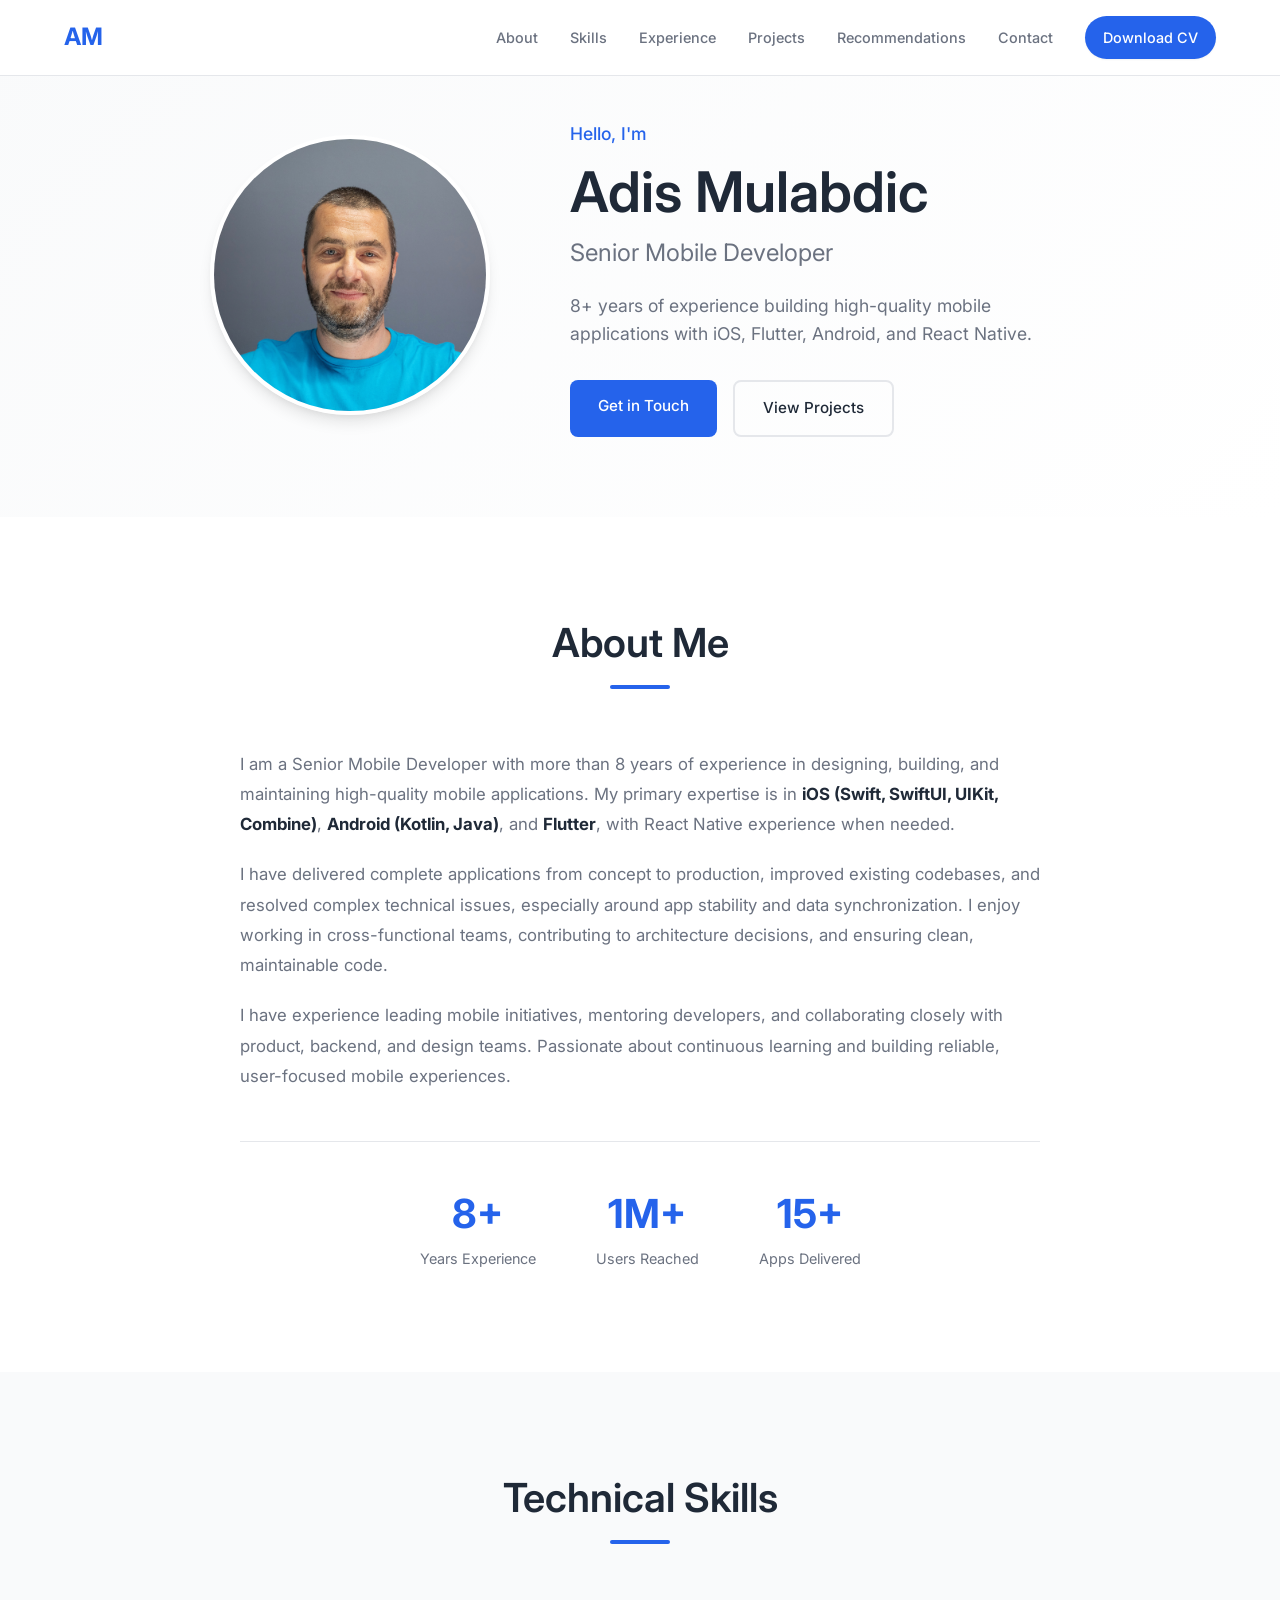
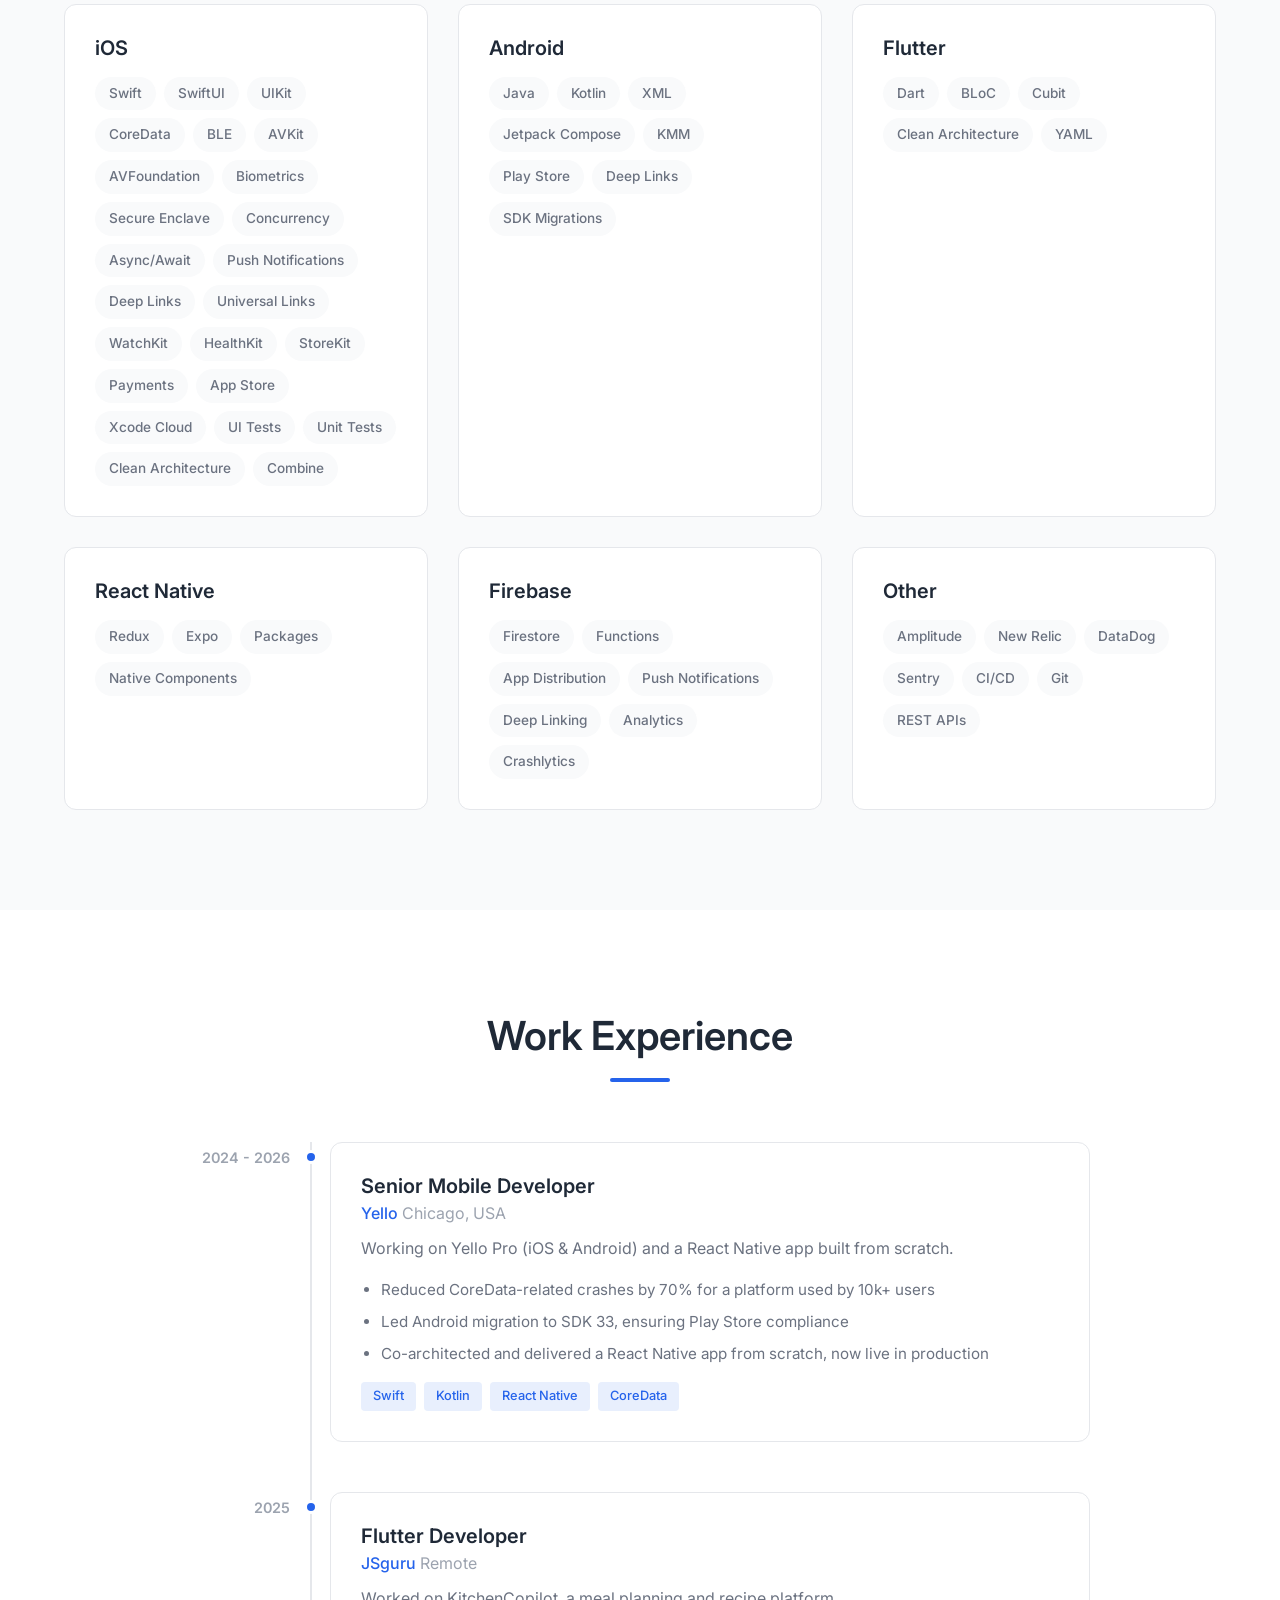
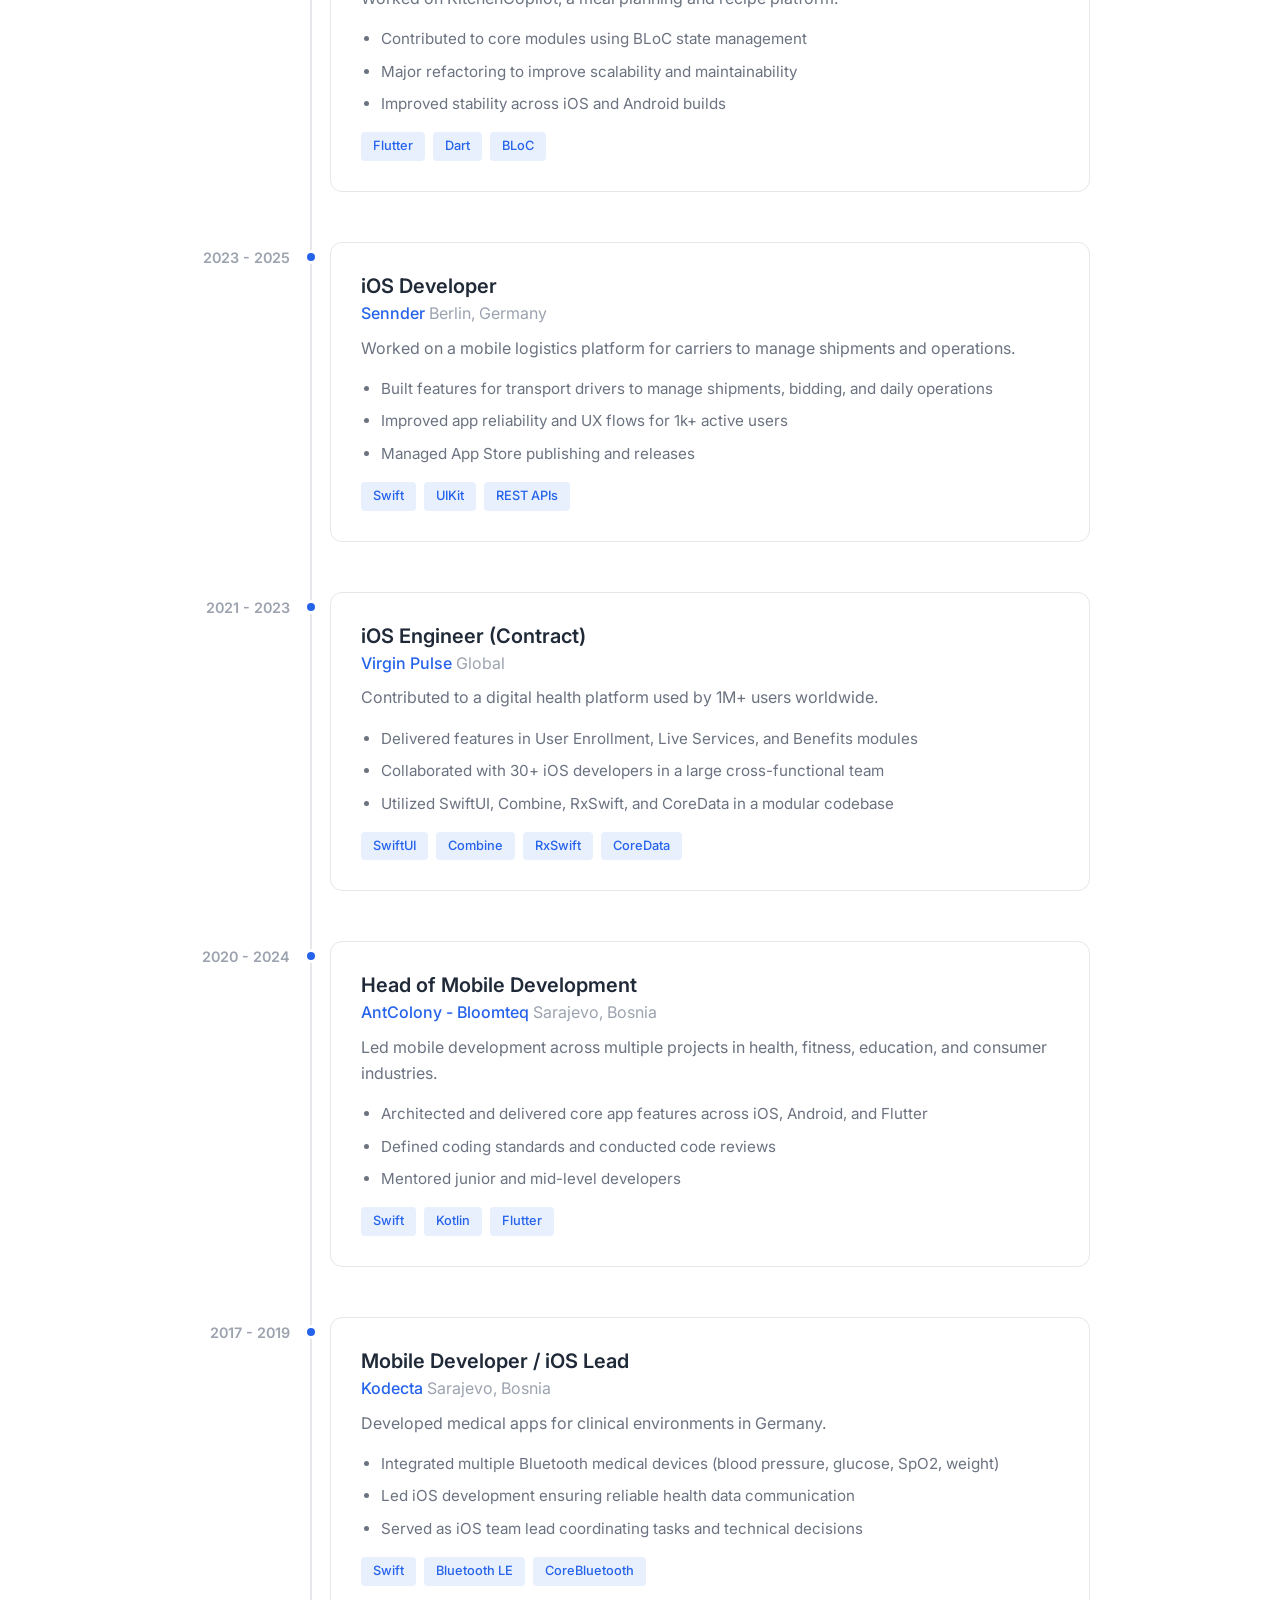
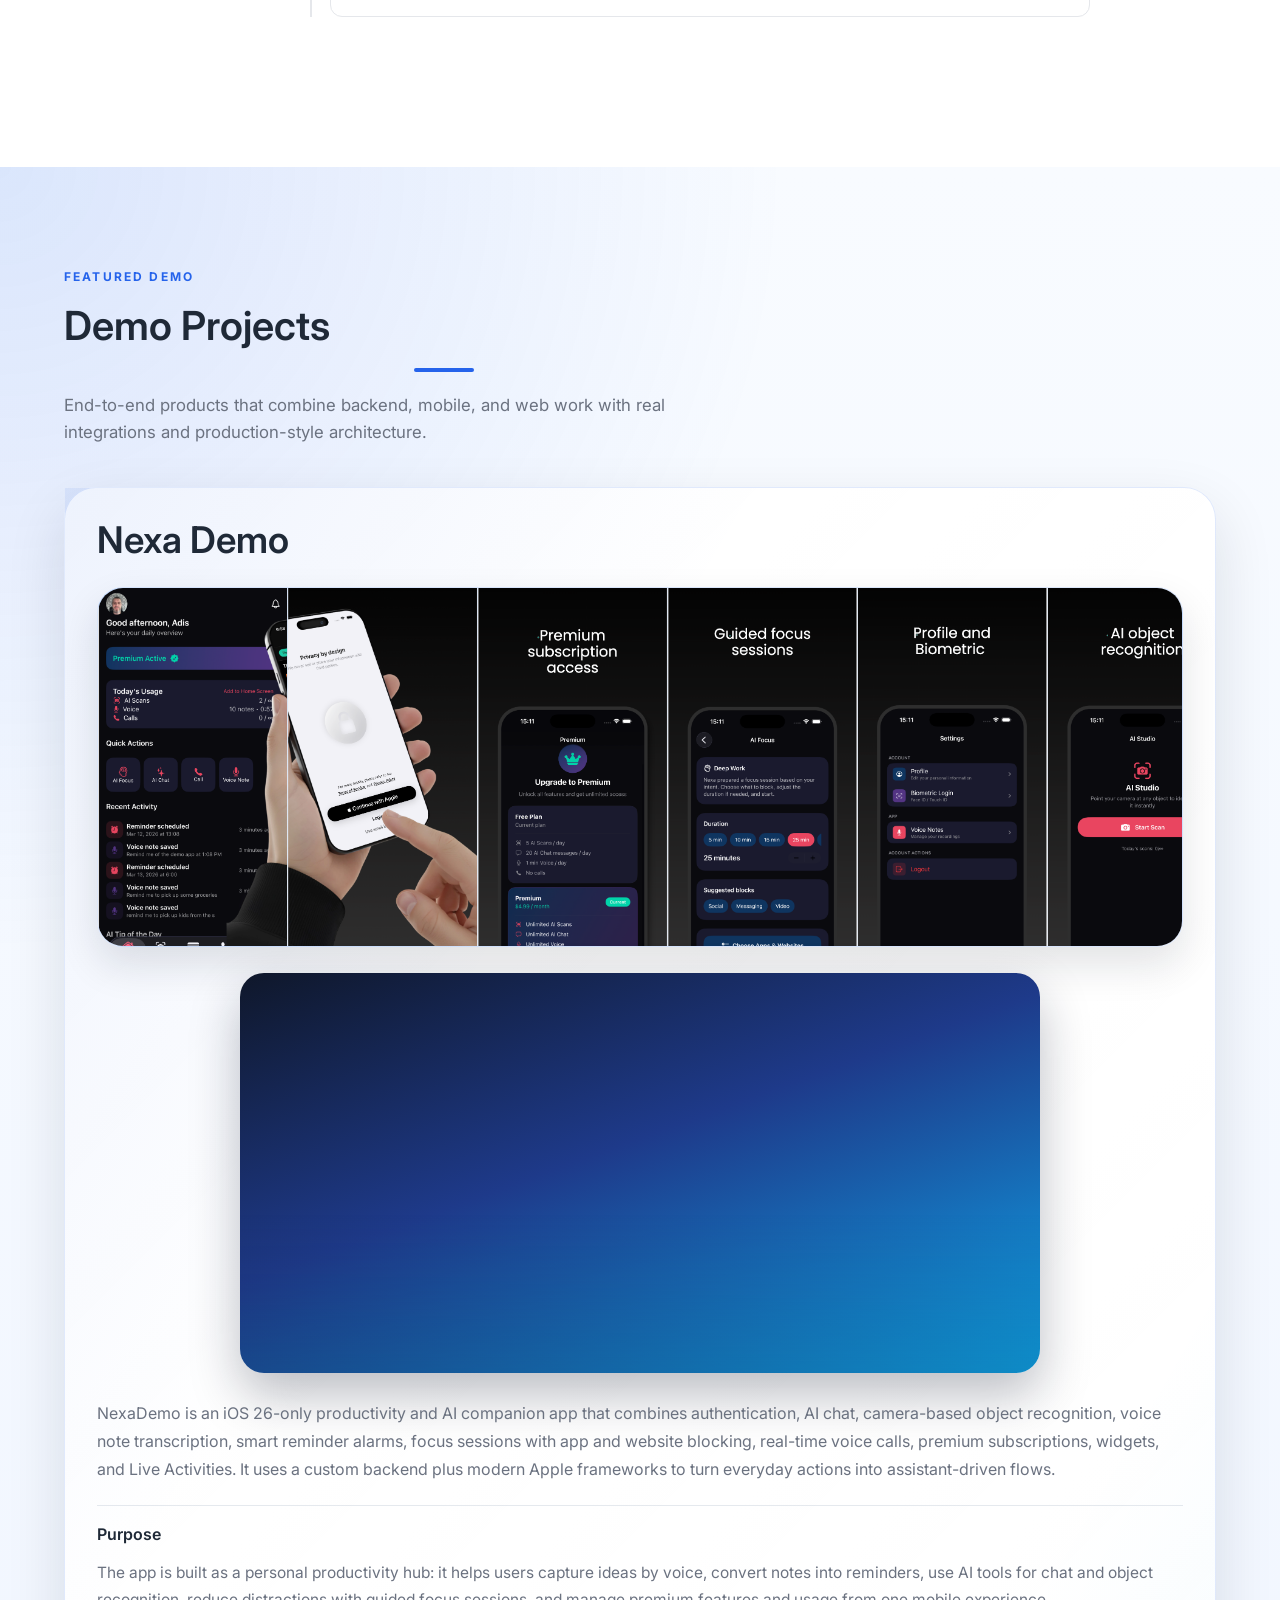
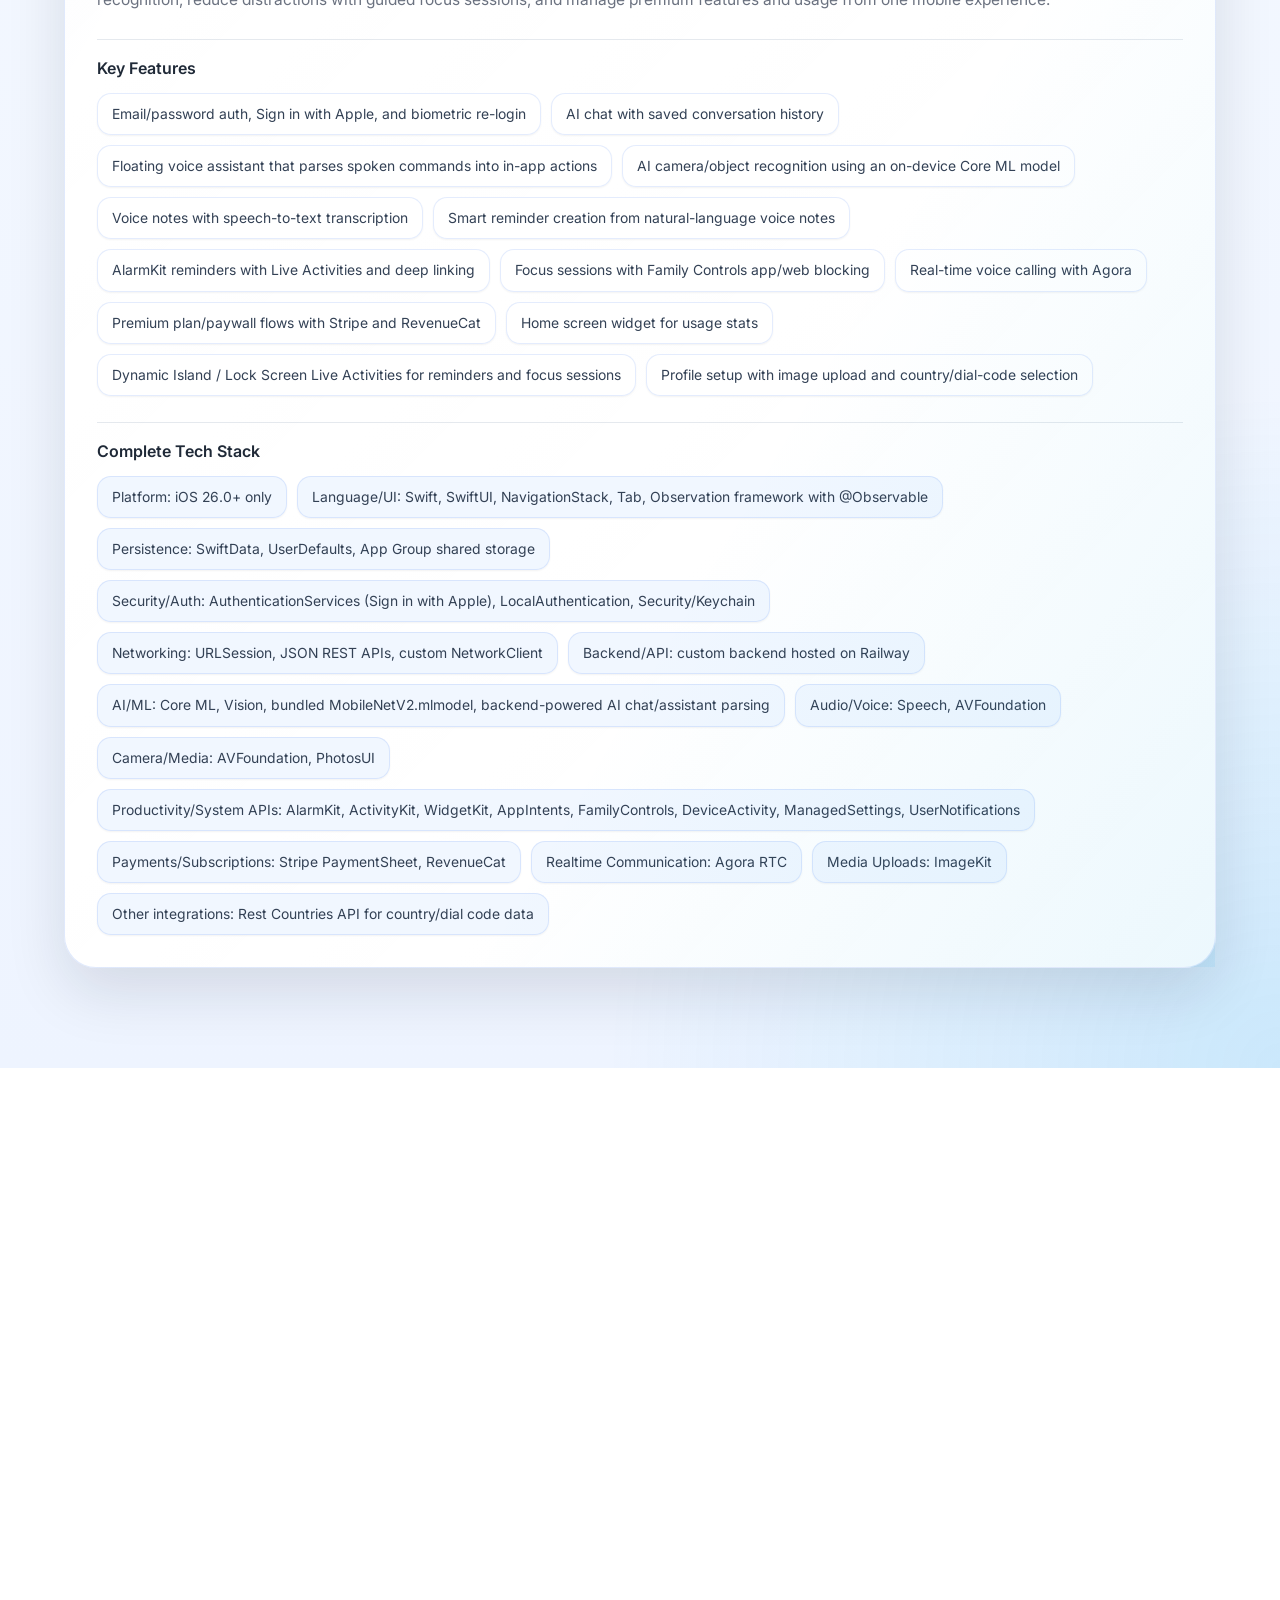
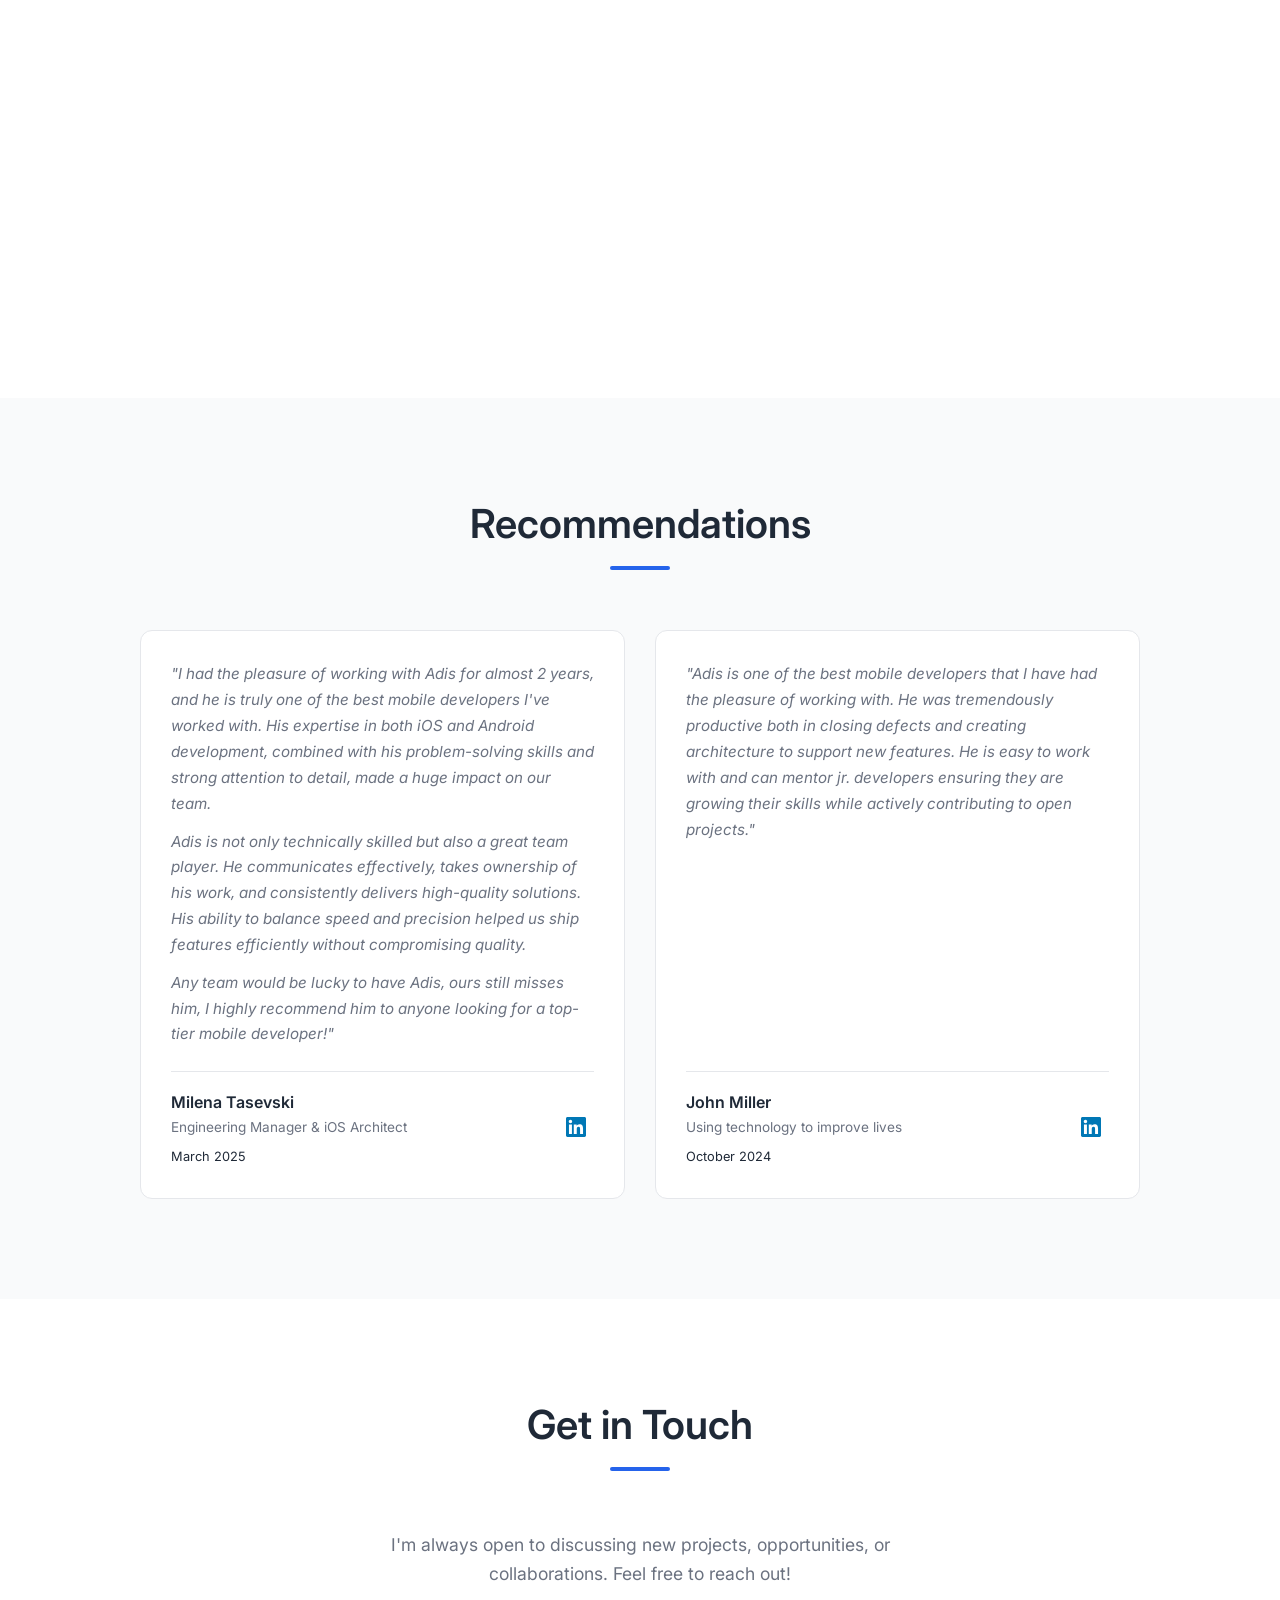
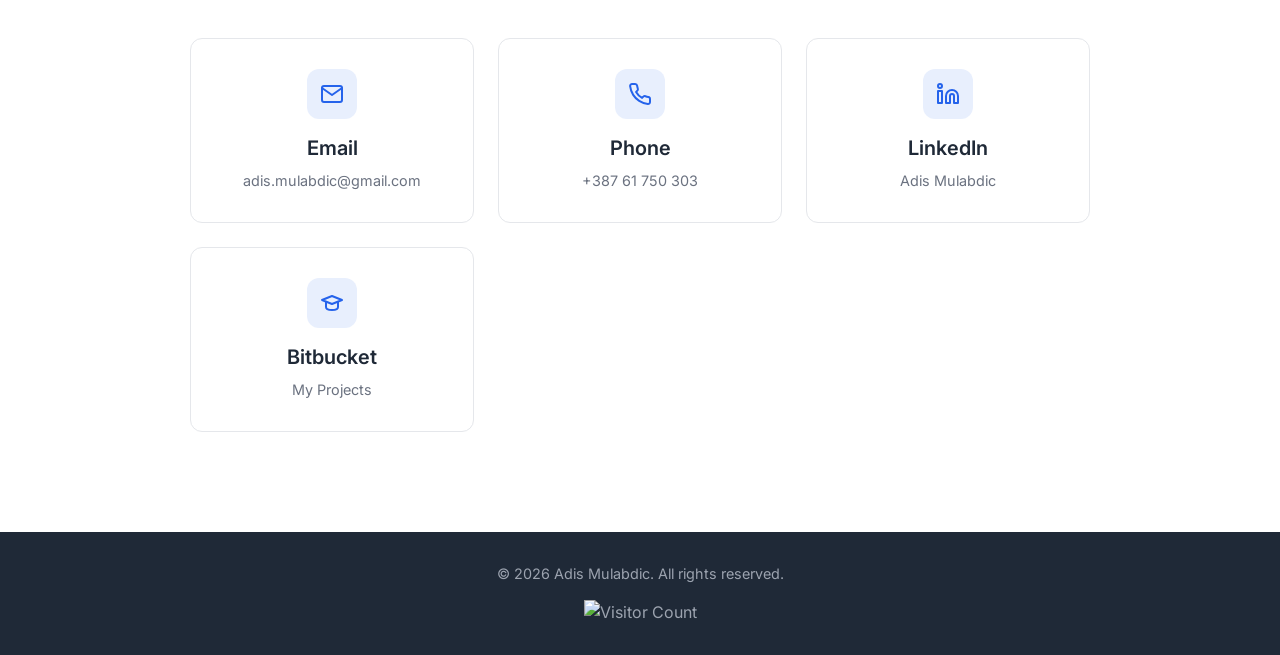
==== index.html @ 4cb5598a "Add Nexa demo project showcase" ====
<!DOCTYPE html>
<!-- Portfolio v1.0 -->
<html lang="en">
<head>
    <meta charset="UTF-8">
    <meta name="viewport" content="width=device-width, initial-scale=1.0">
    <meta name="description" content="Adis Mulabdic - Senior Mobile Developer with 8+ years experience in iOS, Flutter, Android, and React Native">
    <title>Adis Mulabdic | Senior Mobile Developer</title>
    <link rel="stylesheet" href="styles.css">
    <link rel="preconnect" href="https://fonts.googleapis.com">
    <link rel="preconnect" href="https://fonts.gstatic.com" crossorigin>
    <link href="https://fonts.googleapis.com/css2?family=Inter:wght@300;400;500;600;700&display=swap" rel="stylesheet">
</head>
<body>
    <nav class="navbar">
        <div class="nav-container">
            <a href="#" class="nav-logo">AM</a>
            <ul class="nav-menu">
                <li><a href="#about">About</a></li>
                <li><a href="#skills">Skills</a></li>
                <li><a href="#experience">Experience</a></li>
                <li><a href="#projects">Projects</a></li>
                <li><a href="#testimonials">Recommendations</a></li>
                <li><a href="#contact">Contact</a></li>
                <li><a href="https://drive.google.com/file/d/1A9-7l6eg4sCqztmIZxz_gjy0M16YGKVt/view?usp=sharing" class="nav-cv-link" target="_blank" rel="noopener noreferrer">Download CV</a></li>
            </ul>
            <button class="nav-toggle" aria-label="Toggle navigation">
                <span></span>
                <span></span>
                <span></span>
            </button>
        </div>
    </nav>

    <header class="hero">
        <div class="hero-content">
            <div class="hero-image">
                <img src="images/profile.jpg" alt="Adis Mulabdic" class="profile-photo">
            </div>
            <div class="hero-text">
                <p class="hero-greeting">Hello, I'm</p>
                <h1 class="hero-name">Adis Mulabdic</h1>
                <h2 class="hero-title">Senior Mobile Developer</h2>
                <p class="hero-description">
                    8+ years of experience building high-quality mobile applications
                    with iOS, Flutter, Android, and React Native.
                </p>
                <div class="hero-buttons">
                    <a href="#contact" class="btn btn-primary">Get in Touch</a>
                    <a href="#projects" class="btn btn-secondary">View Projects</a>
                </div>
            </div>
        </div>
    </header>

    <section id="about" class="section about">
        <div class="container">
            <h2 class="section-title">About Me</h2>
            <div class="about-content">
                <p>
                    I am a Senior Mobile Developer with more than 8 years of experience in designing,
                    building, and maintaining high-quality mobile applications. My primary expertise is
                    in <strong>iOS (Swift, SwiftUI, UIKit, Combine)</strong>, <strong>Android (Kotlin, Java)</strong>,
                    and <strong>Flutter</strong>, with React Native experience when needed.
                </p>
                <p>
                    I have delivered complete applications from concept to production, improved existing
                    codebases, and resolved complex technical issues, especially around app stability and
                    data synchronization. I enjoy working in cross-functional teams, contributing to
                    architecture decisions, and ensuring clean, maintainable code.
                </p>
                <p>
                    I have experience leading mobile initiatives, mentoring developers, and collaborating
                    closely with product, backend, and design teams. Passionate about continuous learning
                    and building reliable, user-focused mobile experiences.
                </p>
                <div class="about-highlights">
                    <div class="highlight">
                        <span class="highlight-number">8+</span>
                        <span class="highlight-text">Years Experience</span>
                    </div>
                    <div class="highlight">
                        <span class="highlight-number">1M+</span>
                        <span class="highlight-text">Users Reached</span>
                    </div>
                    <div class="highlight">
                        <span class="highlight-number">15+</span>
                        <span class="highlight-text">Apps Delivered</span>
                    </div>
                </div>
            </div>
        </div>
    </section>

    <section id="skills" class="section skills">
        <div class="container">
            <h2 class="section-title">Technical Skills</h2>
            <div class="skills-grid">
                <div class="skill-category">
                    <h3>iOS</h3>
                    <div class="skill-tags">
                        <span class="skill-tag">Swift</span>
                        <span class="skill-tag">SwiftUI</span>
                        <span class="skill-tag">UIKit</span>
                        <span class="skill-tag">CoreData</span>
                        <span class="skill-tag">BLE</span>
                        <span class="skill-tag">AVKit</span>
                        <span class="skill-tag">AVFoundation</span>
                        <span class="skill-tag">Biometrics</span>
                        <span class="skill-tag">Secure Enclave</span>
                        <span class="skill-tag">Concurrency</span>
                        <span class="skill-tag">Async/Await</span>
                        <span class="skill-tag">Push Notifications</span>
                        <span class="skill-tag">Deep Links</span>
                        <span class="skill-tag">Universal Links</span>
                        <span class="skill-tag">WatchKit</span>
                        <span class="skill-tag">HealthKit</span>
                        <span class="skill-tag">StoreKit</span>
                        <span class="skill-tag">Payments</span>
                        <span class="skill-tag">App Store</span>
                        <span class="skill-tag">Xcode Cloud</span>
                        <span class="skill-tag">UI Tests</span>
                        <span class="skill-tag">Unit Tests</span>
                        <span class="skill-tag">Clean Architecture</span>
                        <span class="skill-tag">Combine</span>
                    </div>
                </div>
                <div class="skill-category">
                    <h3>Android</h3>
                    <div class="skill-tags">
                        <span class="skill-tag">Java</span>
                        <span class="skill-tag">Kotlin</span>
                        <span class="skill-tag">XML</span>
                        <span class="skill-tag">Jetpack Compose</span>
                        <span class="skill-tag">KMM</span>
                        <span class="skill-tag">Play Store</span>
                        <span class="skill-tag">Deep Links</span>
                        <span class="skill-tag">SDK Migrations</span>
                    </div>
                </div>
                <div class="skill-category">
                    <h3>Flutter</h3>
                    <div class="skill-tags">
                        <span class="skill-tag">Dart</span>
                        <span class="skill-tag">BLoC</span>
                        <span class="skill-tag">Cubit</span>
                        <span class="skill-tag">Clean Architecture</span>
                        <span class="skill-tag">YAML</span>
                    </div>
                </div>
                <div class="skill-category">
                    <h3>React Native</h3>
                    <div class="skill-tags">
                        <span class="skill-tag">Redux</span>
                        <span class="skill-tag">Expo</span>
                        <span class="skill-tag">Packages</span>
                        <span class="skill-tag">Native Components</span>
                    </div>
                </div>
                <div class="skill-category">
                    <h3>Firebase</h3>
                    <div class="skill-tags">
                        <span class="skill-tag">Firestore</span>
                        <span class="skill-tag">Functions</span>
                        <span class="skill-tag">App Distribution</span>
                        <span class="skill-tag">Push Notifications</span>
                        <span class="skill-tag">Deep Linking</span>
                        <span class="skill-tag">Analytics</span>
                        <span class="skill-tag">Crashlytics</span>
                    </div>
                </div>
                <div class="skill-category">
                    <h3>Other</h3>
                    <div class="skill-tags">
                        <span class="skill-tag">Amplitude</span>
                        <span class="skill-tag">New Relic</span>
                        <span class="skill-tag">DataDog</span>
                        <span class="skill-tag">Sentry</span>
                        <span class="skill-tag">CI/CD</span>
                        <span class="skill-tag">Git</span>
                        <span class="skill-tag">REST APIs</span>
                    </div>
                </div>
            </div>
        </div>
    </section>

    <section id="experience" class="section experience">
        <div class="container">
            <h2 class="section-title">Work Experience</h2>
            <div class="timeline">
                <div class="timeline-item">
                    <div class="timeline-date">2024 - 2026</div>
                    <div class="timeline-content">
                        <h3>Senior Mobile Developer</h3>
                        <h4>Yello <span class="location">Chicago, USA</span></h4>
                        <p>Working on Yello Pro (iOS & Android) and a React Native app built from scratch.</p>
                        <ul>
                            <li>Reduced CoreData-related crashes by 70% for a platform used by 10k+ users</li>
                            <li>Led Android migration to SDK 33, ensuring Play Store compliance</li>
                            <li>Co-architected and delivered a React Native app from scratch, now live in production</li>
                        </ul>
                        <div class="tech-used">
                            <span>Swift</span>
                            <span>Kotlin</span>
                            <span>React Native</span>
                            <span>CoreData</span>
                        </div>
                    </div>
                </div>

                <div class="timeline-item">
                    <div class="timeline-date">2025</div>
                    <div class="timeline-content">
                        <h3>Flutter Developer</h3>
                        <h4>JSguru <span class="location">Remote</span></h4>
                        <p>Worked on KitchenCopilot, a meal planning and recipe platform.</p>
                        <ul>
                            <li>Contributed to core modules using BLoC state management</li>
                            <li>Major refactoring to improve scalability and maintainability</li>
                            <li>Improved stability across iOS and Android builds</li>
                        </ul>
                        <div class="tech-used">
                            <span>Flutter</span>
                            <span>Dart</span>
                            <span>BLoC</span>
                        </div>
                    </div>
                </div>

                <div class="timeline-item">
                    <div class="timeline-date">2023 - 2025</div>
                    <div class="timeline-content">
                        <h3>iOS Developer</h3>
                        <h4>Sennder <span class="location">Berlin, Germany</span></h4>
                        <p>Worked on a mobile logistics platform for carriers to manage shipments and operations.</p>
                        <ul>
                            <li>Built features for transport drivers to manage shipments, bidding, and daily operations</li>
                            <li>Improved app reliability and UX flows for 1k+ active users</li>
                            <li>Managed App Store publishing and releases</li>
                        </ul>
                        <div class="tech-used">
                            <span>Swift</span>
                            <span>UIKit</span>
                            <span>REST APIs</span>
                        </div>
                    </div>
                </div>

                <div class="timeline-item">
                    <div class="timeline-date">2021 - 2023</div>
                    <div class="timeline-content">
                        <h3>iOS Engineer (Contract)</h3>
                        <h4>Virgin Pulse <span class="location">Global</span></h4>
                        <p>Contributed to a digital health platform used by 1M+ users worldwide.</p>
                        <ul>
                            <li>Delivered features in User Enrollment, Live Services, and Benefits modules</li>
                            <li>Collaborated with 30+ iOS developers in a large cross-functional team</li>
                            <li>Utilized SwiftUI, Combine, RxSwift, and CoreData in a modular codebase</li>
                        </ul>
                        <div class="tech-used">
                            <span>SwiftUI</span>
                            <span>Combine</span>
                            <span>RxSwift</span>
                            <span>CoreData</span>
                        </div>
                    </div>
                </div>

                <div class="timeline-item">
                    <div class="timeline-date">2020 - 2024</div>
                    <div class="timeline-content">
                        <h3>Head of Mobile Development</h3>
                        <h4>AntColony - Bloomteq <span class="location">Sarajevo, Bosnia</span></h4>
                        <p>Led mobile development across multiple projects in health, fitness, education, and consumer industries.</p>
                        <ul>
                            <li>Architected and delivered core app features across iOS, Android, and Flutter</li>
                            <li>Defined coding standards and conducted code reviews</li>
                            <li>Mentored junior and mid-level developers</li>
                        </ul>
                        <div class="tech-used">
                            <span>Swift</span>
                            <span>Kotlin</span>
                            <span>Flutter</span>
                        </div>
                    </div>
                </div>

                <div class="timeline-item">
                    <div class="timeline-date">2017 - 2019</div>
                    <div class="timeline-content">
                        <h3>Mobile Developer / iOS Lead</h3>
                        <h4>Kodecta <span class="location">Sarajevo, Bosnia</span></h4>
                        <p>Developed medical apps for clinical environments in Germany.</p>
                        <ul>
                            <li>Integrated multiple Bluetooth medical devices (blood pressure, glucose, SpO2, weight)</li>
                            <li>Led iOS development ensuring reliable health data communication</li>
                            <li>Served as iOS team lead coordinating tasks and technical decisions</li>
                        </ul>
                        <div class="tech-used">
                            <span>Swift</span>
                            <span>Bluetooth LE</span>
                            <span>CoreBluetooth</span>
                        </div>
                    </div>
                </div>
            </div>
        </div>
    </section>

    <section id="projects" class="section demo-projects">
        <div class="container">
            <div class="demo-section-intro">
                <p class="section-eyebrow">Featured Demo</p>
                <h2 class="section-title">Demo Projects</h2>
                <p class="demo-section-copy">
                    End-to-end products that combine backend, mobile, and web work with real integrations and production-style architecture.
                </p>
            </div>

            <article class="demo-project-card">
                <div class="demo-project-header">
                    <div>
                        <h3>Nexa Demo</h3>
                    </div>
                </div>

                <div class="demo-project-showcase">
                    <div class="demo-project-carousel">
                        <img src="images/nexademo/Screenshot 2026-03-13 at 16.42.38.png" alt="Nexa Demo screenshot">
                        <img src="images/nexademo/Screenshot 2026-03-13 at 16.42.56.png" alt="Nexa Demo screenshot">
                        <img src="images/nexademo/Screenshot 2026-03-13 at 16.43.28.png" alt="Nexa Demo screenshot">
                        <img src="images/nexademo/Screenshot 2026-03-13 at 16.44.06.png" alt="Nexa Demo screenshot">
                        <img src="images/nexademo/Screenshot 2026-03-13 at 16.44.23.png" alt="Nexa Demo screenshot">
                        <img src="images/nexademo/Screenshot 2026-03-13 at 16.44.35.png" alt="Nexa Demo screenshot">
                        <img src="images/nexademo/Screenshot 2026-03-13 at 16.45.02.png" alt="Nexa Demo screenshot">
                        <img src="images/nexademo/Screenshot 2026-03-13 at 16.45.13.png" alt="Nexa Demo screenshot">
                        <img src="images/nexademo/Screenshot 2026-03-13 at 16.45.16.png" alt="Nexa Demo screenshot">
                        <img src="images/nexademo/Screenshot 2026-03-13 at 16.45.35.png" alt="Nexa Demo screenshot">
                        <img src="images/nexademo/Screenshot 2026-03-13 at 16.45.45.png" alt="Nexa Demo screenshot">
                        <img src="images/nexademo/Screenshot 2026-03-13 at 16.42.38.png" alt="Nexa Demo screenshot">
                        <img src="images/nexademo/Screenshot 2026-03-13 at 16.42.56.png" alt="Nexa Demo screenshot">
                        <img src="images/nexademo/Screenshot 2026-03-13 at 16.43.28.png" alt="Nexa Demo screenshot">
                        <img src="images/nexademo/Screenshot 2026-03-13 at 16.44.06.png" alt="Nexa Demo screenshot">
                        <img src="images/nexademo/Screenshot 2026-03-13 at 16.44.23.png" alt="Nexa Demo screenshot">
                        <img src="images/nexademo/Screenshot 2026-03-13 at 16.44.35.png" alt="Nexa Demo screenshot">
                        <img src="images/nexademo/Screenshot 2026-03-13 at 16.45.02.png" alt="Nexa Demo screenshot">
                        <img src="images/nexademo/Screenshot 2026-03-13 at 16.45.13.png" alt="Nexa Demo screenshot">
                        <img src="images/nexademo/Screenshot 2026-03-13 at 16.45.16.png" alt="Nexa Demo screenshot">
                        <img src="images/nexademo/Screenshot 2026-03-13 at 16.45.35.png" alt="Nexa Demo screenshot">
                        <img src="images/nexademo/Screenshot 2026-03-13 at 16.45.45.png" alt="Nexa Demo screenshot">
                    </div>
                </div>

                <div class="demo-project-media">
                    <div class="demo-video-shell">
                        <iframe
                            src="https://www.youtube.com/embed/cMi1etqUS1A?rel=0&playsinline=1"
                            title="Nexa Demo YouTube video"
                            loading="lazy"
                            allow="accelerometer; autoplay; clipboard-write; encrypted-media; gyroscope; picture-in-picture; web-share"
                            allowfullscreen>
                        </iframe>
                    </div>
                </div>

                <div class="demo-project-content">
                    <p class="demo-project-description">
                        NexaDemo is an iOS 26-only productivity and AI companion app that combines authentication, AI chat, camera-based object recognition, voice note transcription, smart reminder alarms, focus sessions with app and website blocking, real-time voice calls, premium subscriptions, widgets, and Live Activities. It uses a custom backend plus modern Apple frameworks to turn everyday actions into assistant-driven flows.
                    </p>

                    <div class="demo-project-block">
                        <h4>Purpose</h4>
                        <p>
                            The app is built as a personal productivity hub: it helps users capture ideas by voice, convert notes into reminders, use AI tools for chat and object recognition, reduce distractions with guided focus sessions, and manage premium features and usage from one mobile experience.
                        </p>
                    </div>
                </div>

                <div class="demo-project-block">
                    <h4>Key Features</h4>
                    <div class="demo-tag-list">
                        <span>Email/password auth, Sign in with Apple, and biometric re-login</span>
                        <span>AI chat with saved conversation history</span>
                        <span>Floating voice assistant that parses spoken commands into in-app actions</span>
                        <span>AI camera/object recognition using an on-device Core ML model</span>
                        <span>Voice notes with speech-to-text transcription</span>
                        <span>Smart reminder creation from natural-language voice notes</span>
                        <span>AlarmKit reminders with Live Activities and deep linking</span>
                        <span>Focus sessions with Family Controls app/web blocking</span>
                        <span>Real-time voice calling with Agora</span>
                        <span>Premium plan/paywall flows with Stripe and RevenueCat</span>
                        <span>Home screen widget for usage stats</span>
                        <span>Dynamic Island / Lock Screen Live Activities for reminders and focus sessions</span>
                        <span>Profile setup with image upload and country/dial-code selection</span>
                    </div>
                </div>

                <div class="demo-project-block">
                    <h4>Complete Tech Stack</h4>
                    <div class="demo-tag-list demo-tag-list-stack">
                        <span>Platform: iOS 26.0+ only</span>
                        <span>Language/UI: Swift, SwiftUI, NavigationStack, Tab, Observation framework with @Observable</span>
                        <span>Persistence: SwiftData, UserDefaults, App Group shared storage</span>
                        <span>Security/Auth: AuthenticationServices (Sign in with Apple), LocalAuthentication, Security/Keychain</span>
                        <span>Networking: URLSession, JSON REST APIs, custom NetworkClient</span>
                        <span>Backend/API: custom backend hosted on Railway</span>
                        <span>AI/ML: Core ML, Vision, bundled MobileNetV2.mlmodel, backend-powered AI chat/assistant parsing</span>
                        <span>Audio/Voice: Speech, AVFoundation</span>
                        <span>Camera/Media: AVFoundation, PhotosUI</span>
                        <span>Productivity/System APIs: AlarmKit, ActivityKit, WidgetKit, AppIntents, FamilyControls, DeviceActivity, ManagedSettings, UserNotifications</span>
                        <span>Payments/Subscriptions: Stripe PaymentSheet, RevenueCat</span>
                        <span>Realtime Communication: Agora RTC</span>
                        <span>Media Uploads: ImageKit</span>
                        <span>Other integrations: Rest Countries API for country/dial code data</span>
                    </div>
                </div>
            </article>
        </div>
    </section>

    <section id="featured-projects" class="section projects">
        <div class="container">
            <h2 class="section-title">Featured Projects</h2>
            <div class="projects-group">
                <h3 class="projects-group-title">iOS &amp; Android</h3>
                <div class="projects-grid">
                <article class="project-card">
                    <div class="project-image">
                        <div class="project-category">HR/Recruitment</div>
                        <div class="project-platform">Native iOS & Android</div>
                        <div class="project-carousel">
                            <img src="images/yello/y1.png" alt="Yello Pro">
                            <img src="images/yello/y2.png" alt="Yello Pro">
                            <img src="images/yello/y3.png" alt="Yello Pro">
                            <img src="images/yello/y4.png" alt="Yello Pro">
                            <img src="images/yello/y1.png" alt="Yello Pro">
                            <img src="images/yello/y2.png" alt="Yello Pro">
                            <img src="images/yello/y3.png" alt="Yello Pro">
                            <img src="images/yello/y4.png" alt="Yello Pro">
                        </div>
                    </div>
                    <div class="project-content">
                        <h3>Yello Pro</h3>
                        <p>Responsible for both iOS and Android apps, implementing new features and managing regular App Store releases. Migrated iOS from CocoaPods to SPM and reduced crashes by 70% by fixing CoreData sync issues. On Android, completed 16KB memory page migration, removed ButterKnife, and migrated all layouts to View Binding.</p>
                        <div class="project-tech">
                            <span>Swift</span>
                            <span>Kotlin</span>
                            <span>CoreData</span>
                        </div>
                        <div class="project-links">
                            <a href="https://apps.apple.com/us/app/yello-pro/id1140964557" target="_blank" class="project-link">iOS App</a>
                            <a href="https://play.google.com/store/apps/details?id=co.yello.yellorecruiter" target="_blank" class="project-link">Android App</a>
                        </div>
                    </div>
                </article>

                <article class="project-card">
                    <div class="project-image">
                        <div class="project-category">Logistics</div>
                        <div class="project-platform">Native iOS & Android</div>
                        <div class="project-carousel">
                            <img src="images/sennder/s1.png" alt="Sennder">
                            <img src="images/sennder/s2.png" alt="Sennder">
                            <img src="images/sennder/s3.png" alt="Sennder">
                            <img src="images/sennder/s4.png" alt="Sennder">
                            <img src="images/sennder/s1.png" alt="Sennder">
                            <img src="images/sennder/s2.png" alt="Sennder">
                            <img src="images/sennder/s3.png" alt="Sennder">
                            <img src="images/sennder/s4.png" alt="Sennder">
                        </div>
                    </div>
                    <div class="project-content">
                        <h3>Sennder</h3>
                        <p>As lead iOS developer, implemented cargo tracking features for driver pickup workflows. Redesigned home screen and settings, plus numerous bug fixes. Also contributed to Android app with updates and store releases.</p>
                        <div class="project-tech">
                            <span>Swift</span>
                            <span>Kotlin</span>
                            <span>REST APIs</span>
                        </div>
                        <div class="project-links">
                            <a href="https://play.google.com/store/apps/details?id=com.sennder.android.driver" target="_blank" class="project-link">Android App</a>
                        </div>
                    </div>
                </article>

                <article class="project-card">
                    <div class="project-image">
                        <div class="project-category">Marketplace</div>
                        <div class="project-platform">iOS</div>
                        <div class="project-carousel">
                            <img src="images/olx/o1.png" alt="OLX">
                            <img src="images/olx/o2.png" alt="OLX">
                            <img src="images/olx/o3.png" alt="OLX">
                            <img src="images/olx/o4.png" alt="OLX">
                            <img src="images/olx/o1.png" alt="OLX">
                            <img src="images/olx/o2.png" alt="OLX">
                            <img src="images/olx/o3.png" alt="OLX">
                            <img src="images/olx/o4.png" alt="OLX">
                        </div>
                    </div>
                    <div class="project-content">
                        <h3>OLX</h3>
                        <p>Contracted to assist with app rewrite from Objective-C to Swift. Implemented ad filtering system, in-app messaging, and order tracking features for this popular marketplace platform.</p>
                        <div class="project-tech">
                            <span>Swift</span>
                            <span>UIKit</span>
                            <span>REST APIs</span>
                        </div>
                        <div class="project-links">
                            <a href="https://apps.apple.com/us/app/olx-bih/id1037978542" target="_blank" class="project-link">iOS App</a>
                        </div>
                    </div>
                </article>

                <article class="project-card">
                    <div class="project-image">
                        <div class="project-category">Fitness & Health</div>
                        <div class="project-platform">SwiftUI</div>
                        <div class="project-carousel">
                            <img src="images/zen2fit/z1.png" alt="Zen2Fit">
                            <img src="images/zen2fit/z2.png" alt="Zen2Fit">
                            <img src="images/zen2fit/z3.png" alt="Zen2Fit">
                            <img src="images/zen2fit/z4.png" alt="Zen2Fit">
                            <img src="images/zen2fit/z5.png" alt="Zen2Fit">
                            <img src="images/zen2fit/z1.png" alt="Zen2Fit">
                            <img src="images/zen2fit/z2.png" alt="Zen2Fit">
                            <img src="images/zen2fit/z3.png" alt="Zen2Fit">
                            <img src="images/zen2fit/z4.png" alt="Zen2Fit">
                            <img src="images/zen2fit/z5.png" alt="Zen2Fit">
                        </div>
                    </div>
                    <div class="project-content">
                        <h3>Zen2Fit</h3>
                        <p>Led project from inception to App Store release. Defined architecture and chose SwiftUI as primary framework. Built Apple Watch integration for heart rate monitoring, video streaming features, and complete fitness tracking. Users access workouts and track progress with companion Watch app for real-time health metrics.</p>
                        <div class="project-tech">
                            <span>SwiftUI</span>
                            <span>Combine</span>
                            <span>WatchKit</span>
                        </div>
                        <div class="project-links">
                            <a href="https://apps.apple.com/us/app/zen2fit-llc/id6737475520" target="_blank" class="project-link">iOS App</a>
                        </div>
                    </div>
                </article>

                <article class="project-card">
                    <div class="project-image">
                        <div class="project-category">Digital Health</div>
                        <div class="project-platform">iOS</div>
                        <div class="project-carousel">
                            <img src="images/virgin/v1.png" alt="Virgin Pulse">
                            <img src="images/virgin/v2.png" alt="Virgin Pulse">
                            <img src="images/virgin/v3.png" alt="Virgin Pulse">
                            <img src="images/virgin/v1.png" alt="Virgin Pulse">
                            <img src="images/virgin/v2.png" alt="Virgin Pulse">
                            <img src="images/virgin/v3.png" alt="Virgin Pulse">
                        </div>
                    </div>
                    <div class="project-content">
                        <h3>Virgin Pulse (Personify Health)</h3>
                        <p>One of 30 iOS developers across 3 teams on this 1M+ user platform. Worked on User Enrollment, Live Services, and Benefits modules using RxSwift, Combine, SwiftUI, CoreData, and modular architecture. Participated in code reviews, sprint planning, and cross-team coordination.</p>
                        <div class="project-tech">
                            <span>SwiftUI</span>
                            <span>Combine</span>
                            <span>RxSwift</span>
                        </div>
                        <div class="project-links">
                            <a href="https://apps.apple.com/us/app/personify-health/id793322895" target="_blank" class="project-link">iOS App</a>
                        </div>
                    </div>
                </article>

                <article class="project-card">
                    <div class="project-image">
                        <div class="project-category">EdTech</div>
                        <div class="project-platform">Native iOS & Android</div>
                        <div class="project-carousel">
                            <img src="images/learnio/l1.png" alt="Learnio">
                            <img src="images/learnio/l2.png" alt="Learnio">
                            <img src="images/learnio/l3.png" alt="Learnio">
                            <img src="images/learnio/l4.png" alt="Learnio">
                            <img src="images/learnio/l1.png" alt="Learnio">
                            <img src="images/learnio/l2.png" alt="Learnio">
                            <img src="images/learnio/l3.png" alt="Learnio">
                            <img src="images/learnio/l4.png" alt="Learnio">
                        </div>
                    </div>
                    <div class="project-content">
                        <h3>Learnio</h3>
                        <p>Project lead for iOS and Android from start to client delivery. Platform allows educators to create video courses with Q&A, while learners earn points and climb rankings. Integrated AI chat assessment for personalized feedback after each course. Built with Swift and Kotlin.</p>
                        <div class="project-tech">
                            <span>Swift</span>
                            <span>Kotlin</span>
                            <span>REST APIs</span>
                        </div>
                        <div class="project-links">
                            <a href="https://apps.apple.com/us/app/learnio/id1610109600" target="_blank" class="project-link">iOS App</a>
                            <a href="https://play.google.com/store/apps/details?id=com.antcolony.edustream" target="_blank" class="project-link">Android App</a>
                        </div>
                    </div>
                </article>

                <article class="project-card">
                    <div class="project-image">
                        <div class="project-category">Logistics</div>
                        <div class="project-platform">Native iOS & Android</div>
                        <div class="project-carousel">
                            <img src="images/pet/p1.png" alt="PETservis">
                            <img src="images/pet/p2.png" alt="PETservis">
                            <img src="images/pet/p3.png" alt="PETservis">
                            <img src="images/pet/p1.png" alt="PETservis">
                            <img src="images/pet/p2.png" alt="PETservis">
                            <img src="images/pet/p3.png" alt="PETservis">
                        </div>
                    </div>
                    <div class="project-content">
                        <h3>PETservis</h3>
                        <p>Built iOS and Android apps for local logistics business. Features driver assignment, route management, and real-time push notifications on status changes. Developed with SwiftUI and Kotlin using Firebase—Firestore for database and Cloud Functions for notification triggers.</p>
                        <div class="project-tech">
                            <span>SwiftUI</span>
                            <span>Kotlin</span>
                            <span>Firebase</span>
                        </div>
                        <div class="project-links">
                            <a href="https://apps.apple.com/us/app/pet-servis/id6450925228" target="_blank" class="project-link">iOS App</a>
                            <a href="https://play.google.com/store/apps/details?id=ba.petservis.petservis" target="_blank" class="project-link">Android App</a>
                        </div>
                    </div>
                </article>
                </div>
            </div>

            <div class="projects-group">
                <h3 class="projects-group-title">Flutter</h3>
                <div class="projects-grid">
                <article class="project-card">
                    <div class="project-image">
                        <div class="project-category">FoodTech</div>
                        <div class="project-platform">Flutter</div>
                        <div class="project-carousel">
                            <img src="images/kitchen/k1.png" alt="KitchenCopilot">
                            <img src="images/kitchen/k2.png" alt="KitchenCopilot">
                            <img src="images/kitchen/k3.png" alt="KitchenCopilot">
                            <img src="images/kitchen/k4.png" alt="KitchenCopilot">
                            <img src="images/kitchen/k5.png" alt="KitchenCopilot">
                            <img src="images/kitchen/k1.png" alt="KitchenCopilot">
                            <img src="images/kitchen/k2.png" alt="KitchenCopilot">
                            <img src="images/kitchen/k3.png" alt="KitchenCopilot">
                            <img src="images/kitchen/k4.png" alt="KitchenCopilot">
                            <img src="images/kitchen/k5.png" alt="KitchenCopilot">
                        </div>
                    </div>
                    <div class="project-content">
                        <h3>KitchenCopilot</h3>
                        <p>Joined to stabilize codebase that needed significant refactoring. Rebuilt logic and UI for Cookbooks screen, created new onboarding and login screens, integrated with Supabase. Applied Clean Architecture patterns and resolved numerous bugs.</p>
                        <div class="project-tech">
                            <span>Flutter</span>
                            <span>Dart</span>
                            <span>BLoC</span>
                        </div>
                        <div class="project-links">
                            <a href="https://apps.apple.com/us/app/kitchen-copilot-inc/id6479376596" target="_blank" class="project-link">iOS App</a>
                            <a href="https://play.google.com/store/apps/details?id=com.jsguru.kitchenco" target="_blank" class="project-link">Android App</a>
                        </div>
                    </div>
                </article>

                <article class="project-card">
                    <div class="project-image">
                        <div class="project-category">E-Commerce</div>
                        <div class="project-platform">Flutter</div>
                        <div class="project-carousel">
                            <img src="images/harvey/h1.jpg" alt="Harvey Nichols">
                            <img src="images/harvey/h2.jpg" alt="Harvey Nichols">
                            <img src="images/harvey/h3.jpg" alt="Harvey Nichols">
                            <img src="images/harvey/h4.jpg" alt="Harvey Nichols">
                            <img src="images/harvey/h1.jpg" alt="Harvey Nichols">
                            <img src="images/harvey/h2.jpg" alt="Harvey Nichols">
                            <img src="images/harvey/h3.jpg" alt="Harvey Nichols">
                            <img src="images/harvey/h4.jpg" alt="Harvey Nichols">
                        </div>
                    </div>
                    <div class="project-content">
                        <h3>Harvey Nichols</h3>
                        <p>Restructured Flutter setup for proper development workflow. Configured separate environments for dev, stage, and production. Updated dependencies and fixed Android build for Play Store compliance. Implemented promo-badge feature and loyalty program integration.</p>
                        <div class="project-tech">
                            <span>Flutter</span>
                            <span>Dart</span>
                            <span>BLoC</span>
                        </div>
                        <div class="project-links">
                            <a href="https://apps.apple.com/us/app/harvey-nichols/id1572981218" target="_blank" class="project-link">iOS App</a>
                            <a href="https://play.google.com/store/apps/details?id=com.harveynichols" target="_blank" class="project-link">Android App</a>
                        </div>
                    </div>
                </article>

                <article class="project-card">
                    <div class="project-image">
                        <div class="project-category">Faith</div>
                        <div class="project-platform">Flutter</div>
                        <div class="project-carousel">
                            <img src="images/hisnul/1.png" alt="Hisnul Muslim">
                            <img src="images/hisnul/2.png" alt="Hisnul Muslim">
                            <img src="images/hisnul/3.png" alt="Hisnul Muslim">
                            <img src="images/hisnul/4.png" alt="Hisnul Muslim">
                            <img src="images/hisnul/1.png" alt="Hisnul Muslim">
                            <img src="images/hisnul/2.png" alt="Hisnul Muslim">
                            <img src="images/hisnul/3.png" alt="Hisnul Muslim">
                            <img src="images/hisnul/4.png" alt="Hisnul Muslim">
                        </div>
                    </div>
                    <div class="project-content">
                        <h3>Hisnul Muslim</h3>
                        <p>A cross-platform dhikr & dua app focused on speed, offline access, and a calm UI. Users browse categories, play Arabic/translation audio, save favorites, search across all content, and share branded dua cards as images. Supports multi-language content and local reminders for morning/evening dhikr with prayer-time based scheduling.</p>
                        <div class="project-tech">
                            <span>Flutter</span>
                            <span>Dart</span>
                            <span>Riverpod</span>
                            <span>SharedPreferences</span>
                            <span>audioplayers</span>
                            <span>flutter_local_notifications</span>
                            <span>geolocator</span>
                            <span>share_plus</span>
                            <span>Flutter l10n</span>
                        </div>
                        <div class="project-links">
                            <a href="https://apps.apple.com/us/app/hisnul-muslim-%EF%BA%A3%EF%BA%BC%EF%BB%A6-%EF%BA%8D%EF%BB%9F%EF%BB%A4%EF%BA%B4%EF%BB%A0%EF%BB%A2/id1314286385" target="_blank" class="project-link">iOS App</a>
                            <a href="https://play.google.com/store/apps/details?id=info.hisnul.hisnulmuslim" target="_blank" class="project-link">Android App</a>
                        </div>
                    </div>
                </article>
                </div>
            </div>

            <div class="projects-group react-native">
                <h3 class="projects-group-title">React Native</h3>
                <div class="projects-grid">
                <article class="project-card">
                    <div class="project-image">
                        <div class="project-category">HR/Recruitment</div>
                        <div class="project-platform">React Native</div>
                        <div class="project-carousel">
                            <img src="images/hello/h1.png" alt="Hello">
                            <img src="images/hello/h2.jpg" alt="Hello">
                            <img src="images/hello/h3.png" alt="Hello">
                            <img src="images/hello/h4.png" alt="Hello">
                            <img src="images/hello/h1.png" alt="Hello">
                            <img src="images/hello/h2.jpg" alt="Hello">
                            <img src="images/hello/h3.png" alt="Hello">
                            <img src="images/hello/h4.png" alt="Hello">
                        </div>
                    </div>
                    <div class="project-content">
                        <h3>Hello</h3>
                        <p>Complete rewrite from Objective-C to React Native with one other developer. Built the app from scratch using latest React Native libraries, implemented push notifications and API integrations, and deployed to both app stores.</p>
                        <div class="project-tech">
                            <span>React Native</span>
                            <span>TypeScript</span>
                            <span>Redux</span>
                        </div>
                        <div class="project-links">
                            <a href="https://apps.apple.com/us/app/yello-hello/id886360031" target="_blank" class="project-link">iOS App</a>
                            <a href="https://play.google.com/store/apps/details?id=co.recsolu.hello" target="_blank" class="project-link">Android App</a>
                        </div>
                    </div>
                </article>
                </div>
            </div>
        </div>
    </section>

    <section id="testimonials" class="section testimonials">
        <div class="container">
            <h2 class="section-title">Recommendations</h2>
            <div class="testimonials-grid">
                <div class="testimonial-card">
                    <div class="testimonial-content">
                        <p>"I had the pleasure of working with Adis for almost 2 years, and he is truly one of the best mobile developers I've worked with. His expertise in both iOS and Android development, combined with his problem-solving skills and strong attention to detail, made a huge impact on our team.</p>
                        <p>Adis is not only technically skilled but also a great team player. He communicates effectively, takes ownership of his work, and consistently delivers high-quality solutions. His ability to balance speed and precision helped us ship features efficiently without compromising quality.</p>
                        <p>Any team would be lucky to have Adis, ours still misses him, I highly recommend him to anyone looking for a top-tier mobile developer!"</p>
                    </div>
                    <div class="testimonial-author">
                        <div class="author-info">
                            <h4>Milena Tasevski</h4>
                            <p>Engineering Manager & iOS Architect</p>
                            <span class="testimonial-date">March 2025</span>
                        </div>
                        <a href="https://www.linkedin.com/in/adis-mulabdic-33a630b2/details/recommendations/" target="_blank" class="linkedin-link">
                            <svg xmlns="http://www.w3.org/2000/svg" width="20" height="20" viewBox="0 0 24 24" fill="currentColor">
                                <path d="M20.447 20.452h-3.554v-5.569c0-1.328-.027-3.037-1.852-3.037-1.853 0-2.136 1.445-2.136 2.939v5.667H9.351V9h3.414v1.561h.046c.477-.9 1.637-1.85 3.37-1.85 3.601 0 4.267 2.37 4.267 5.455v6.286zM5.337 7.433c-1.144 0-2.063-.926-2.063-2.065 0-1.138.92-2.063 2.063-2.063 1.14 0 2.064.925 2.064 2.063 0 1.139-.925 2.065-2.064 2.065zm1.782 13.019H3.555V9h3.564v11.452zM22.225 0H1.771C.792 0 0 .774 0 1.729v20.542C0 23.227.792 24 1.771 24h20.451C23.2 24 24 23.227 24 22.271V1.729C24 .774 23.2 0 22.222 0h.003z"/>
                            </svg>
                        </a>
                    </div>
                </div>
                <div class="testimonial-card">
                    <div class="testimonial-content">
                        <p>"Adis is one of the best mobile developers that I have had the pleasure of working with. He was tremendously productive both in closing defects and creating architecture to support new features. He is easy to work with and can mentor jr. developers ensuring they are growing their skills while actively contributing to open projects."</p>
                    </div>
                    <div class="testimonial-author">
                        <div class="author-info">
                            <h4>John Miller</h4>
                            <p>Using technology to improve lives</p>
                            <span class="testimonial-date">October 2024</span>
                        </div>
                        <a href="https://www.linkedin.com/in/adis-mulabdic-33a630b2/details/recommendations/" target="_blank" class="linkedin-link">
                            <svg xmlns="http://www.w3.org/2000/svg" width="20" height="20" viewBox="0 0 24 24" fill="currentColor">
                                <path d="M20.447 20.452h-3.554v-5.569c0-1.328-.027-3.037-1.852-3.037-1.853 0-2.136 1.445-2.136 2.939v5.667H9.351V9h3.414v1.561h.046c.477-.9 1.637-1.85 3.37-1.85 3.601 0 4.267 2.37 4.267 5.455v6.286zM5.337 7.433c-1.144 0-2.063-.926-2.063-2.065 0-1.138.92-2.063 2.063-2.063 1.14 0 2.064.925 2.064 2.063 0 1.139-.925 2.065-2.064 2.065zm1.782 13.019H3.555V9h3.564v11.452zM22.225 0H1.771C.792 0 0 .774 0 1.729v20.542C0 23.227.792 24 1.771 24h20.451C23.2 24 24 23.227 24 22.271V1.729C24 .774 23.2 0 22.222 0h.003z"/>
                            </svg>
                        </a>
                    </div>
                </div>
            </div>
        </div>
    </section>

    <section id="contact" class="section contact">
        <div class="container">
            <h2 class="section-title">Get in Touch</h2>
            <p class="contact-intro">
                I'm always open to discussing new projects, opportunities, or collaborations.
                Feel free to reach out!
            </p>
            <div class="contact-grid">
                <a href="mailto:adis.mulabdic@gmail.com" class="contact-card">
                    <div class="contact-icon">
                        <svg xmlns="http://www.w3.org/2000/svg" width="24" height="24" viewBox="0 0 24 24" fill="none" stroke="currentColor" stroke-width="2" stroke-linecap="round" stroke-linejoin="round">
                            <path d="M4 4h16c1.1 0 2 .9 2 2v12c0 1.1-.9 2-2 2H4c-1.1 0-2-.9-2-2V6c0-1.1.9-2 2-2z"></path>
                            <polyline points="22,6 12,13 2,6"></polyline>
                        </svg>
                    </div>
                    <h3>Email</h3>
                    <p>adis.mulabdic@gmail.com</p>
                </a>
                <a href="tel:+38761750303" class="contact-card">
                    <div class="contact-icon">
                        <svg xmlns="http://www.w3.org/2000/svg" width="24" height="24" viewBox="0 0 24 24" fill="none" stroke="currentColor" stroke-width="2" stroke-linecap="round" stroke-linejoin="round">
                            <path d="M22 16.92v3a2 2 0 0 1-2.18 2 19.79 19.79 0 0 1-8.63-3.07 19.5 19.5 0 0 1-6-6 19.79 19.79 0 0 1-3.07-8.67A2 2 0 0 1 4.11 2h3a2 2 0 0 1 2 1.72 12.84 12.84 0 0 0 .7 2.81 2 2 0 0 1-.45 2.11L8.09 9.91a16 16 0 0 0 6 6l1.27-1.27a2 2 0 0 1 2.11-.45 12.84 12.84 0 0 0 2.81.7A2 2 0 0 1 22 16.92z"></path>
                        </svg>
                    </div>
                    <h3>Phone</h3>
                    <p>+387 61 750 303</p>
                </a>
                <a href="https://linkedin.com/in/adis-mulabdic-33a630b2" target="_blank" class="contact-card">
                    <div class="contact-icon">
                        <svg xmlns="http://www.w3.org/2000/svg" width="24" height="24" viewBox="0 0 24 24" fill="none" stroke="currentColor" stroke-width="2" stroke-linecap="round" stroke-linejoin="round">
                            <path d="M16 8a6 6 0 0 1 6 6v7h-4v-7a2 2 0 0 0-2-2 2 2 0 0 0-2 2v7h-4v-7a6 6 0 0 1 6-6z"></path>
                            <rect x="2" y="9" width="4" height="12"></rect>
                            <circle cx="4" cy="4" r="2"></circle>
                        </svg>
                    </div>
                    <h3>LinkedIn</h3>
                    <p>Adis Mulabdic</p>
                </a>
                <a href="https://bitbucket.org/clopex/myprojects/src/master/" target="_blank" class="contact-card">
                    <div class="contact-icon">
                        <svg xmlns="http://www.w3.org/2000/svg" width="24" height="24" viewBox="0 0 24 24" fill="none" stroke="currentColor" stroke-width="2" stroke-linecap="round" stroke-linejoin="round">
                            <path d="M22 9L12 5 2 9l10 4 10-4z"></path>
                            <path d="M6 11v5c0 2 2 3 6 3s6-1 6-3v-5"></path>
                        </svg>
                    </div>
                    <h3>Bitbucket</h3>
                    <p>My Projects</p>
                </a>
            </div>
        </div>
    </section>

    <footer class="footer">
        <div class="container">
            <p>&copy; 2026 Adis Mulabdic. All rights reserved.</p>
            <div class="visitor-counter">
                <img src="https://bitter-glitter-f64d.adis-mulabdic.workers.dev" alt="Visitor Count">
            </div>
        </div>
    </footer>

    <script src="script.js"></script>
</body>
</html>
---- styles.css ----
/* Reset and Base Styles */
*, *::before, *::after {
    margin: 0;
    padding: 0;
    box-sizing: border-box;
}

:root {
    --primary-color: #2563eb;
    --primary-dark: #1d4ed8;
    --text-primary: #1f2937;
    --text-secondary: #6b7280;
    --text-light: #9ca3af;
    --bg-primary: #ffffff;
    --bg-secondary: #f9fafb;
    --bg-card: #ffffff;
    --border-color: #e5e7eb;
    --shadow-sm: 0 1px 2px 0 rgba(0, 0, 0, 0.05);
    --shadow-md: 0 4px 6px -1px rgba(0, 0, 0, 0.1), 0 2px 4px -1px rgba(0, 0, 0, 0.06);
    --shadow-lg: 0 10px 15px -3px rgba(0, 0, 0, 0.1), 0 4px 6px -2px rgba(0, 0, 0, 0.05);
    --transition: all 0.3s ease;
}

html {
    scroll-behavior: smooth;
}

body {
    font-family: 'Inter', -apple-system, BlinkMacSystemFont, sans-serif;
    font-size: 16px;
    line-height: 1.6;
    color: var(--text-primary);
    background-color: var(--bg-primary);
}

.container {
    max-width: 1200px;
    margin: 0 auto;
    padding: 0 24px;
}

/* Typography */
h1, h2, h3, h4 {
    font-weight: 600;
    line-height: 1.3;
}

h1 { font-size: 3rem; }
h2 { font-size: 2rem; }
h3 { font-size: 1.25rem; }
h4 { font-size: 1rem; }

p {
    color: var(--text-secondary);
}

a {
    text-decoration: none;
    color: inherit;
    transition: var(--transition);
}

/* Navigation */
.navbar {
    position: fixed;
    top: 0;
    left: 0;
    right: 0;
    background: rgba(255, 255, 255, 0.95);
    backdrop-filter: blur(10px);
    border-bottom: 1px solid var(--border-color);
    z-index: 1000;
}

.nav-container {
    max-width: 1200px;
    margin: 0 auto;
    padding: 16px 24px;
    display: flex;
    justify-content: space-between;
    align-items: center;
}

.nav-logo {
    display: inline-flex;
    align-items: center;
    font-size: 1.5rem;
    font-weight: 700;
    color: var(--primary-color);
}

.nav-menu {
    display: flex;
    align-items: center;
    list-style: none;
    gap: 32px;
}

.nav-menu li {
    display: flex;
    align-items: center;
}

.nav-menu a {
    display: inline-flex;
    align-items: center;
    color: var(--text-secondary);
    font-weight: 500;
    font-size: 0.9rem;
}

.nav-menu a:hover {
    color: var(--primary-color);
}

.nav-menu a.nav-cv-link {
    display: inline-flex;
    align-items: center;
    justify-content: center;
    padding: 10px 18px;
    border-radius: 999px;
    background: var(--primary-color);
    color: #fff;
    box-shadow: var(--shadow-sm);
}

.nav-menu a.nav-cv-link:hover {
    color: #fff;
    background: var(--primary-dark);
    transform: translateY(-1px);
    box-shadow: var(--shadow-md);
}

.nav-toggle {
    display: none;
    flex-direction: column;
    gap: 5px;
    background: none;
    border: none;
    cursor: pointer;
    padding: 5px;
}

.nav-toggle span {
    width: 25px;
    height: 2px;
    background: var(--text-primary);
    transition: var(--transition);
}

/* Hero Section */
.hero {
    display: flex;
    align-items: center;
    padding: 120px 24px 80px;
    background: linear-gradient(135deg, var(--bg-secondary) 0%, var(--bg-primary) 100%);
}

.hero-content {
    max-width: 1200px;
    margin: 0 auto;
    display: flex;
    align-items: center;
    gap: 80px;
}

.hero-image {
    flex-shrink: 0;
}

.profile-photo {
    width: 280px;
    height: 280px;
    border-radius: 50%;
    object-fit: cover;
    border: 4px solid var(--bg-primary);
    box-shadow: var(--shadow-lg);
}

.hero-text {
    flex: 1;
}

.hero-greeting {
    color: var(--primary-color);
    font-weight: 500;
    font-size: 1.1rem;
    margin-bottom: 8px;
}

.hero-name {
    font-size: 3.5rem;
    margin-bottom: 8px;
    color: var(--text-primary);
}

.hero-title {
    font-size: 1.5rem;
    color: var(--text-secondary);
    font-weight: 400;
    margin-bottom: 24px;
}

.hero-description {
    font-size: 1.1rem;
    max-width: 500px;
    margin-bottom: 32px;
}

.hero-buttons {
    display: flex;
    gap: 16px;
}

/* Buttons */
.btn {
    display: inline-block;
    padding: 14px 28px;
    border-radius: 8px;
    font-weight: 500;
    font-size: 0.95rem;
    transition: var(--transition);
}

.btn-primary {
    background: var(--primary-color);
    color: white;
}

.btn-primary:hover {
    background: var(--primary-dark);
    transform: translateY(-2px);
    box-shadow: var(--shadow-md);
}

.btn-secondary {
    background: transparent;
    color: var(--text-primary);
    border: 2px solid var(--border-color);
}

.btn-secondary:hover {
    border-color: var(--primary-color);
    color: var(--primary-color);
}

/* Sections */
.section {
    padding: 100px 0;
}

.section:nth-child(even) {
    background: var(--bg-secondary);
}

.section-title {
    text-align: center;
    margin-bottom: 60px;
    font-size: 2.5rem;
    position: relative;
}

.section-title::after {
    content: '';
    display: block;
    width: 60px;
    height: 4px;
    background: var(--primary-color);
    margin: 16px auto 0;
    border-radius: 2px;
}

.section-eyebrow {
    text-transform: uppercase;
    letter-spacing: 0.18em;
    font-size: 0.75rem;
    font-weight: 700;
    color: var(--primary-color);
    margin-bottom: 14px;
}

/* About Section */
.about-content {
    max-width: 800px;
    margin: 0 auto;
}

.about-content p {
    margin-bottom: 20px;
    font-size: 1.05rem;
    line-height: 1.8;
}

.about-content strong {
    color: var(--text-primary);
}

.about-highlights {
    display: flex;
    justify-content: center;
    gap: 60px;
    margin-top: 50px;
    padding-top: 40px;
    border-top: 1px solid var(--border-color);
}

.highlight {
    text-align: center;
}

.highlight-number {
    display: block;
    font-size: 2.5rem;
    font-weight: 700;
    color: var(--primary-color);
}

.highlight-text {
    color: var(--text-secondary);
    font-size: 0.9rem;
}

/* Skills Section */
.skills-grid {
    display: grid;
    grid-template-columns: repeat(auto-fit, minmax(300px, 1fr));
    gap: 30px;
}

.skill-category {
    background: var(--bg-card);
    padding: 30px;
    border-radius: 12px;
    border: 1px solid var(--border-color);
    transition: var(--transition);
}

.skill-category:hover {
    box-shadow: var(--shadow-md);
    transform: translateY(-4px);
}

.skill-category h3 {
    margin-bottom: 16px;
    color: var(--text-primary);
}

.skill-tags {
    display: flex;
    flex-wrap: wrap;
    gap: 8px;
}

.skill-tag {
    background: var(--bg-secondary);
    color: var(--text-secondary);
    padding: 6px 14px;
    border-radius: 20px;
    font-size: 0.85rem;
    font-weight: 500;
    transition: var(--transition);
}

.skill-category:hover .skill-tag {
    background: rgba(37, 99, 235, 0.1);
    color: var(--primary-color);
}

/* Experience Timeline */
.timeline {
    max-width: 900px;
    margin: 0 auto;
    position: relative;
}

.timeline::before {
    content: '';
    position: absolute;
    left: 120px;
    top: 0;
    bottom: 0;
    width: 2px;
    background: var(--border-color);
}

.timeline-item {
    display: flex;
    gap: 40px;
    margin-bottom: 50px;
    position: relative;
}

.timeline-item::before {
    content: '';
    position: absolute;
    left: 114px;
    top: 8px;
    width: 14px;
    height: 14px;
    background: var(--primary-color);
    border-radius: 50%;
    border: 3px solid var(--bg-primary);
}

.timeline-date {
    flex-shrink: 0;
    width: 100px;
    text-align: right;
    font-weight: 600;
    color: var(--text-light);
    font-size: 0.9rem;
    padding-top: 4px;
}

.timeline-content {
    flex: 1;
    background: var(--bg-card);
    padding: 30px;
    border-radius: 12px;
    border: 1px solid var(--border-color);
    transition: var(--transition);
}

.timeline-content:hover {
    box-shadow: var(--shadow-md);
}

.timeline-content h3 {
    color: var(--text-primary);
    margin-bottom: 4px;
}

.timeline-content h4 {
    color: var(--primary-color);
    font-weight: 500;
    margin-bottom: 12px;
}

.timeline-content h4 .location {
    color: var(--text-light);
    font-weight: 400;
}

.timeline-content p {
    margin-bottom: 12px;
}

.timeline-content ul {
    margin: 16px 0;
    padding-left: 20px;
}

.timeline-content li {
    color: var(--text-secondary);
    margin-bottom: 8px;
    font-size: 0.95rem;
}

.tech-used {
    display: flex;
    flex-wrap: wrap;
    gap: 8px;
    margin-top: 16px;
}

.tech-used span {
    background: rgba(37, 99, 235, 0.1);
    color: var(--primary-color);
    padding: 4px 12px;
    border-radius: 4px;
    font-size: 0.8rem;
    font-weight: 500;
}

/* Projects Section */
.section.demo-projects {
    position: relative;
    overflow: hidden;
    background:
        radial-gradient(circle at top left, rgba(37, 99, 235, 0.14), transparent 28%),
        radial-gradient(circle at bottom right, rgba(14, 165, 233, 0.16), transparent 24%),
        linear-gradient(180deg, #f8fbff 0%, #eef4ff 100%);
}

.demo-section-intro {
    max-width: 760px;
    margin-bottom: 42px;
}

.demo-section-intro .section-title {
    text-align: left;
    margin-bottom: 20px;
}

.demo-section-intro .section-title::after {
    left: 0;
    transform: none;
}

.demo-section-copy {
    font-size: 1.05rem;
    max-width: 640px;
}

.demo-project-card {
    position: relative;
    display: flex;
    flex-direction: column;
    gap: 26px;
    padding: 32px;
    border-radius: 32px;
    border: 1px solid rgba(37, 99, 235, 0.14);
    background:
        linear-gradient(135deg, rgba(255, 255, 255, 0.96), rgba(255, 255, 255, 0.88)),
        rgba(255, 255, 255, 0.92);
    box-shadow: 0 24px 60px rgba(15, 23, 42, 0.12);
}

.demo-project-card::before {
    content: "";
    position: absolute;
    inset: 0;
    background:
        linear-gradient(120deg, rgba(37, 99, 235, 0.08), transparent 30%),
        linear-gradient(300deg, rgba(14, 165, 233, 0.08), transparent 32%);
    pointer-events: none;
}

.demo-project-header,
.demo-project-showcase,
.demo-project-media,
.demo-project-content {
    position: relative;
    z-index: 1;
}

.demo-project-showcase {
    height: 360px;
    border-radius: 26px;
    overflow: hidden;
    background:
        linear-gradient(145deg, #dbeafe 0%, #eff6ff 35%, #f8fafc 100%);
    border: 1px solid rgba(37, 99, 235, 0.12);
    box-shadow: 0 18px 40px rgba(15, 23, 42, 0.12);
}

.demo-project-carousel {
    display: flex;
    align-items: stretch;
    height: 100%;
    width: max-content;
    animation: scroll-carousel 36s linear infinite;
}

.demo-project-showcase:hover .demo-project-carousel {
    animation-play-state: paused;
}

.demo-project-carousel img {
    height: 100%;
    width: auto;
    min-width: 190px;
    flex-shrink: 0;
    object-fit: cover;
    border-right: 1px solid rgba(148, 163, 184, 0.18);
}

.demo-video-shell {
    position: relative;
    width: min(100%, 800px);
    height: 400px;
    margin: 0 auto;
    border-radius: 24px;
    overflow: hidden;
    background:
        linear-gradient(160deg, #0f172a 0%, #1e3a8a 45%, #0ea5e9 100%);
    box-shadow: 0 22px 50px rgba(15, 23, 42, 0.28);
}

.demo-video-shell::after {
    content: "";
    position: absolute;
    inset: 0;
    background:
        linear-gradient(180deg, rgba(15, 23, 42, 0) 60%, rgba(15, 23, 42, 0.18) 100%);
    pointer-events: none;
}

.demo-video-shell iframe {
    width: 100%;
    height: 100%;
    border: 0;
    display: block;
}

.demo-project-content {
    display: flex;
    flex-direction: column;
    gap: 22px;
}

.demo-project-header {
    display: flex;
    align-items: flex-start;
    justify-content: flex-start;
    gap: 20px;
}

.demo-project-header h3 {
    font-size: 2.3rem;
    line-height: 1.1;
}

.demo-project-description {
    font-size: 1rem;
    line-height: 1.75;
}

.demo-project-block {
    padding-top: 18px;
    border-top: 1px solid rgba(148, 163, 184, 0.24);
}

.demo-project-block h4 {
    margin-bottom: 14px;
    color: var(--text-primary);
    font-size: 1rem;
}

.demo-project-block p {
    font-size: 0.97rem;
    line-height: 1.75;
}

.demo-tag-list {
    display: flex;
    flex-wrap: wrap;
    gap: 10px;
}

.demo-tag-list span {
    display: inline-flex;
    align-items: center;
    padding: 10px 14px;
    border-radius: 14px;
    background: rgba(255, 255, 255, 0.8);
    border: 1px solid rgba(37, 99, 235, 0.12);
    color: #334155;
    font-size: 0.87rem;
    line-height: 1.45;
    box-shadow: var(--shadow-sm);
}

.demo-tag-list-stack span {
    background: rgba(239, 246, 255, 0.86);
}

.projects-grid {
    display: grid;
    grid-template-columns: repeat(auto-fit, minmax(350px, 1fr));
    gap: 30px;
}

.projects-group + .projects-group {
    margin-top: 40px;
}

.projects-group-title {
    font-size: 2.0rem;
    color: var(--text-primary);
    margin-bottom: 18px;
    letter-spacing: 0.2px;
}

@media (min-width: 769px) {
    .projects-group.react-native .project-card {
        width: 100%;
        max-width: 380px;
        justify-self: start;
    }
}

.project-card {
    background: var(--bg-card);
    border-radius: 16px;
    overflow: hidden;
    border: 1px solid var(--border-color);
    transition: var(--transition);
    display: flex;
    flex-direction: column;
}

.project-card:hover {
    box-shadow: var(--shadow-lg);
    transform: translateY(-8px);
}

.project-image {
    height: 300px;
    background: #1a1a1a;
    overflow: hidden;
    position: relative;
}

.project-category {
    position: absolute;
    top: 12px;
    left: 12px;
    background: rgba(0, 0, 0, 0.85);
    color: #ffffff;
    padding: 6px 14px;
    border-radius: 20px;
    font-size: 0.85rem;
    font-weight: 600;
    z-index: 10;
    backdrop-filter: blur(4px);
    text-shadow: 0 1px 2px rgba(0, 0, 0, 0.3);
}

.project-platform {
    position: absolute;
    top: 12px;
    right: 12px;
    background: var(--primary-color);
    color: #ffffff;
    padding: 6px 14px;
    border-radius: 20px;
    font-size: 0.85rem;
    font-weight: 600;
    z-index: 10;
    text-shadow: 0 1px 2px rgba(0, 0, 0, 0.3);
}

.project-carousel {
    display: flex;
    height: 100%;
    width: max-content;
    animation: scroll-carousel 20s linear infinite;
}

.project-carousel:hover {
    animation-play-state: paused;
}

.project-carousel img {
    height: 100%;
    width: auto;
    min-width: 120px;
    flex-shrink: 0;
    object-fit: contain;
    padding: 8px 4px;
}

@keyframes scroll-carousel {
    0% {
        transform: translateX(0);
    }
    100% {
        transform: translateX(-50%);
    }
}

/* Fallback for single image */
.project-image > img {
    width: 100%;
    height: 100%;
    object-fit: cover;
}

.project-content {
    padding: 28px;
    min-height: 220px;
    display: flex;
    flex-direction: column;
    flex: 1;
}

.project-content h3 {
    margin-bottom: 12px;
    color: var(--text-primary);
}

.project-content p {
    font-size: 0.95rem;
    margin-bottom: 16px;
}

.project-tech {
    display: flex;
    flex-wrap: wrap;
    gap: 8px;
    margin-bottom: 16px;
    margin-top: auto;
}

.project-tech span {
    background: var(--bg-secondary);
    color: var(--text-secondary);
    padding: 4px 10px;
    border-radius: 4px;
    font-size: 0.8rem;
}

.project-links {
    display: flex;
    gap: 12px;
    flex-wrap: wrap;
}

.project-link {
    color: var(--primary-color);
    font-weight: 500;
    font-size: 0.9rem;
}

.project-link:hover {
    text-decoration: underline;
}

/* Testimonials Section */
.testimonials-grid {
    display: grid;
    grid-template-columns: repeat(auto-fit, minmax(400px, 1fr));
    gap: 30px;
    max-width: 1000px;
    margin: 0 auto;
}

.testimonial-card {
    background: var(--bg-card);
    border-radius: 12px;
    padding: 30px;
    border: 1px solid var(--border-color);
    display: flex;
    flex-direction: column;
    transition: var(--transition);
}

.testimonial-card:hover {
    box-shadow: var(--shadow-md);
    transform: translateY(-4px);
}

.testimonial-content {
    flex: 1;
    margin-bottom: 24px;
}

.testimonial-content p {
    font-size: 0.95rem;
    line-height: 1.7;
    color: var(--text-secondary);
    font-style: italic;
    margin-bottom: 12px;
}

.testimonial-content p:last-child {
    margin-bottom: 0;
}

.testimonial-author {
    display: flex;
    align-items: center;
    justify-content: space-between;
    padding-top: 20px;
    border-top: 1px solid var(--border-color);
}

.author-info h4 {
    color: var(--text-primary);
    font-size: 1rem;
    margin-bottom: 4px;
}

.author-info p {
    color: var(--text-secondary);
    font-size: 0.85rem;
    margin-bottom: 4px;
}

.testimonial-date {
    color: var(--text-muted);
    font-size: 0.8rem;
}

.linkedin-link {
    color: #0077b5;
    transition: var(--transition);
    padding: 8px;
    border-radius: 50%;
}

.linkedin-link:hover {
    background: rgba(0, 119, 181, 0.1);
    transform: scale(1.1);
}

@media (max-width: 768px) {
    .testimonials-grid {
        grid-template-columns: 1fr;
    }
}

/* Contact Section */
.contact-intro {
    text-align: center;
    max-width: 600px;
    margin: 0 auto 50px;
    font-size: 1.1rem;
}

.contact-grid {
    display: grid;
    grid-template-columns: repeat(auto-fit, minmax(250px, 1fr));
    gap: 24px;
    max-width: 900px;
    margin: 0 auto;
}

.contact-card {
    background: var(--bg-card);
    padding: 30px;
    border-radius: 12px;
    border: 1px solid var(--border-color);
    text-align: center;
    transition: var(--transition);
}

.contact-card:hover {
    box-shadow: var(--shadow-md);
    transform: translateY(-4px);
    border-color: var(--primary-color);
}

.contact-icon {
    width: 50px;
    height: 50px;
    background: rgba(37, 99, 235, 0.1);
    border-radius: 12px;
    display: flex;
    align-items: center;
    justify-content: center;
    margin: 0 auto 16px;
    color: var(--primary-color);
}

.contact-card h3 {
    margin-bottom: 8px;
    color: var(--text-primary);
}

.contact-card p {
    font-size: 0.9rem;
}

/* Footer */
.footer {
    background: var(--text-primary);
    color: var(--text-light);
    padding: 30px 0;
    text-align: center;
}

.footer p {
    color: var(--text-light);
    font-size: 0.9rem;
}

.visitor-counter {
    margin-top: 15px;
}

.visitor-counter img {
    height: 22px;
}

/* Responsive Design */
@media (max-width: 768px) {
    .nav-menu {
        display: none;
        position: absolute;
        top: 100%;
        left: 0;
        right: 0;
        background: var(--bg-primary);
        flex-direction: column;
        padding: 20px;
        gap: 16px;
        border-bottom: 1px solid var(--border-color);
    }

    .nav-menu a.nav-cv-link {
        width: 100%;
    }

    .nav-menu.active {
        display: flex;
    }

    .nav-toggle {
        display: flex;
    }

    .hero-content {
        flex-direction: column;
        text-align: center;
        gap: 40px;
    }

    .hero-name {
        font-size: 2.5rem;
    }

    .hero-description {
        margin-left: auto;
        margin-right: auto;
    }

    .hero-buttons {
        justify-content: center;
    }

    .profile-photo {
        width: 200px;
        height: 200px;
    }

    .about-highlights {
        flex-direction: column;
        gap: 30px;
    }

    .timeline::before {
        display: none;
    }

    .timeline-item {
        flex-direction: column;
        gap: 16px;
    }

    .timeline-item::before {
        display: none;
    }

    .timeline-date {
        width: auto;
        text-align: left;
    }

    .projects-grid {
        grid-template-columns: 1fr;
    }

    .demo-section-intro .section-title {
        text-align: center;
    }

    .demo-section-intro .section-title::after {
        left: 50%;
        transform: translateX(-50%);
    }

    .demo-section-intro {
        margin-bottom: 30px;
        text-align: center;
    }

    .demo-project-card {
        padding: 20px;
        border-radius: 24px;
    }

    .demo-project-showcase {
        height: 300px;
    }

    .demo-project-carousel img {
        min-width: 150px;
    }

    .demo-project-header h3 {
        font-size: 1.8rem;
    }

    .demo-video-shell {
        width: 100%;
        height: auto;
        aspect-ratio: 2 / 1;
    }

    .section {
        padding: 60px 0;
    }

    .section-title {
        font-size: 2rem;
    }
}

/* Animations */
@keyframes fadeInUp {
    from {
        opacity: 0;
        transform: translateY(30px);
    }
    to {
        opacity: 1;
        transform: translateY(0);
    }
}

.hero-content {
    animation: fadeInUp 0.8s ease-out;
}

/* Scroll animations */
.section {
    opacity: 0;
    transform: translateY(20px);
    transition: opacity 0.6s ease, transform 0.6s ease;
}

.section.visible {
    opacity: 1;
    transform: translateY(0);
}
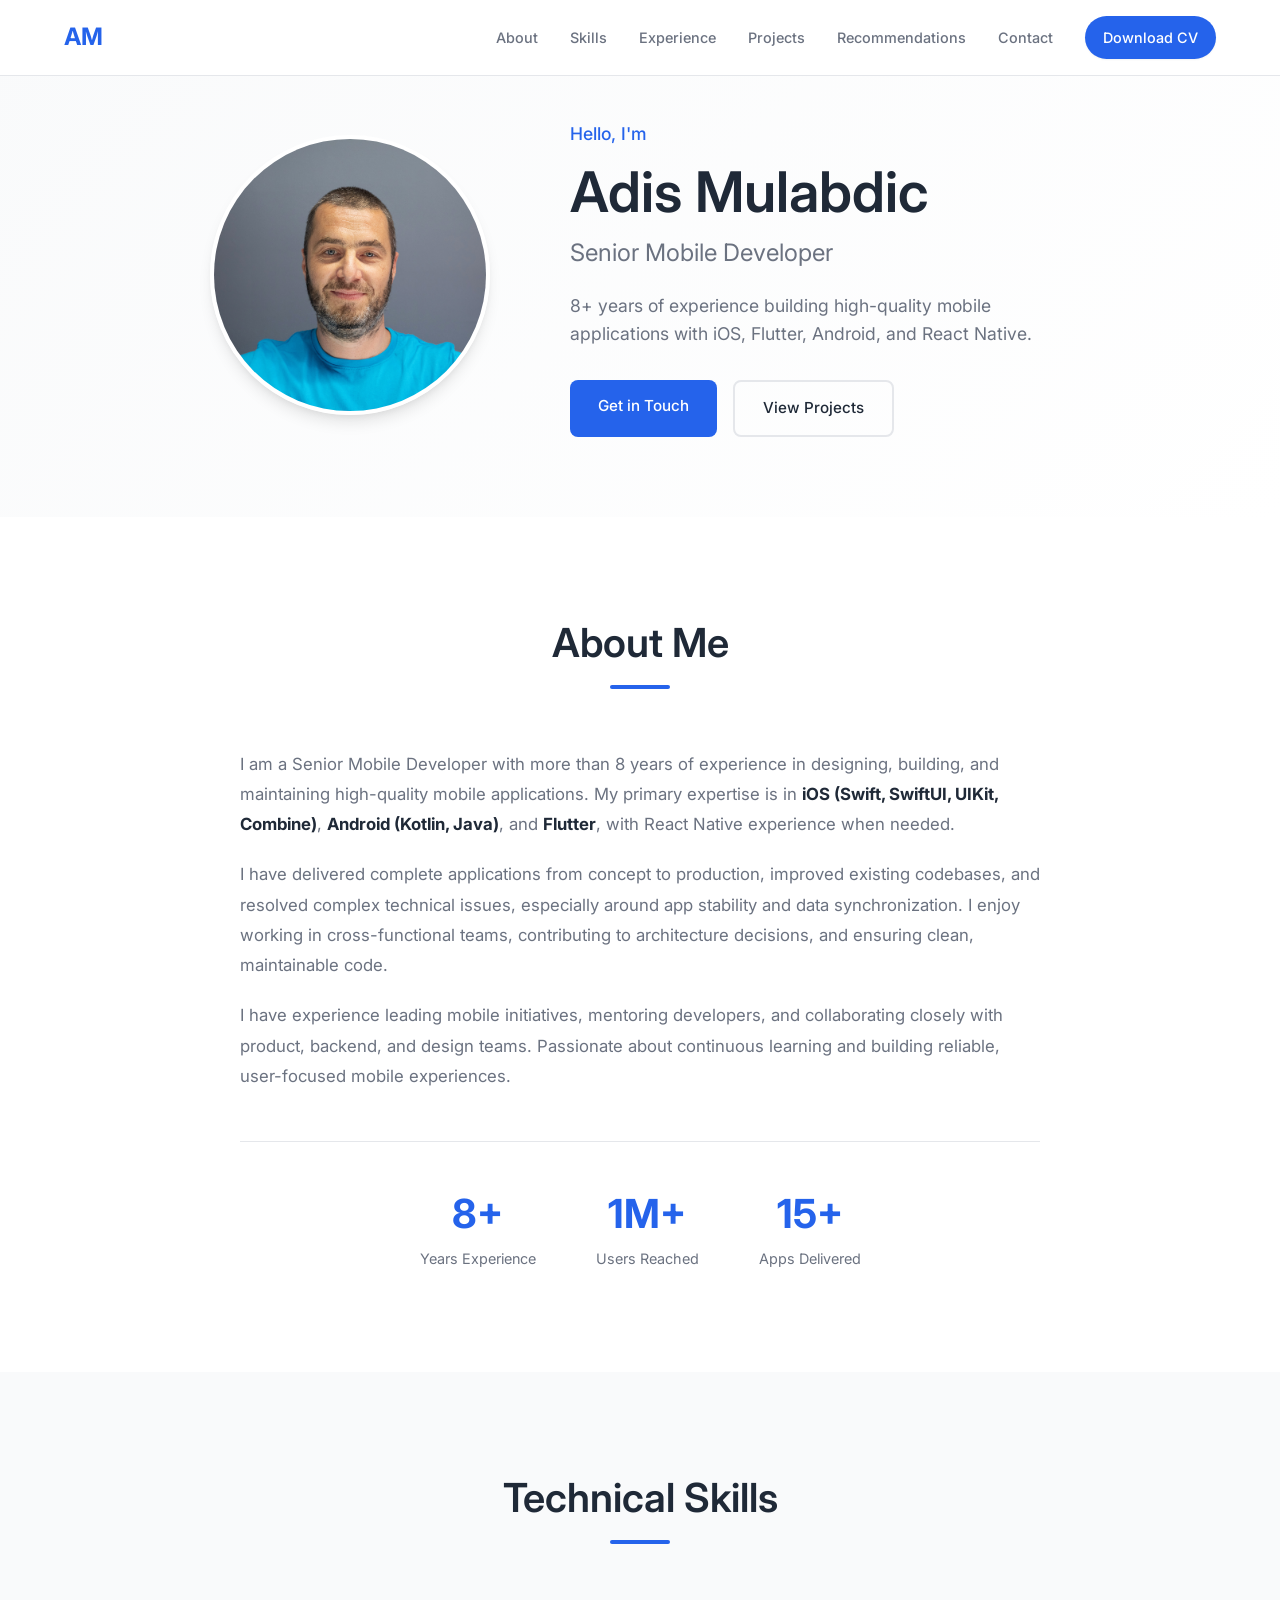
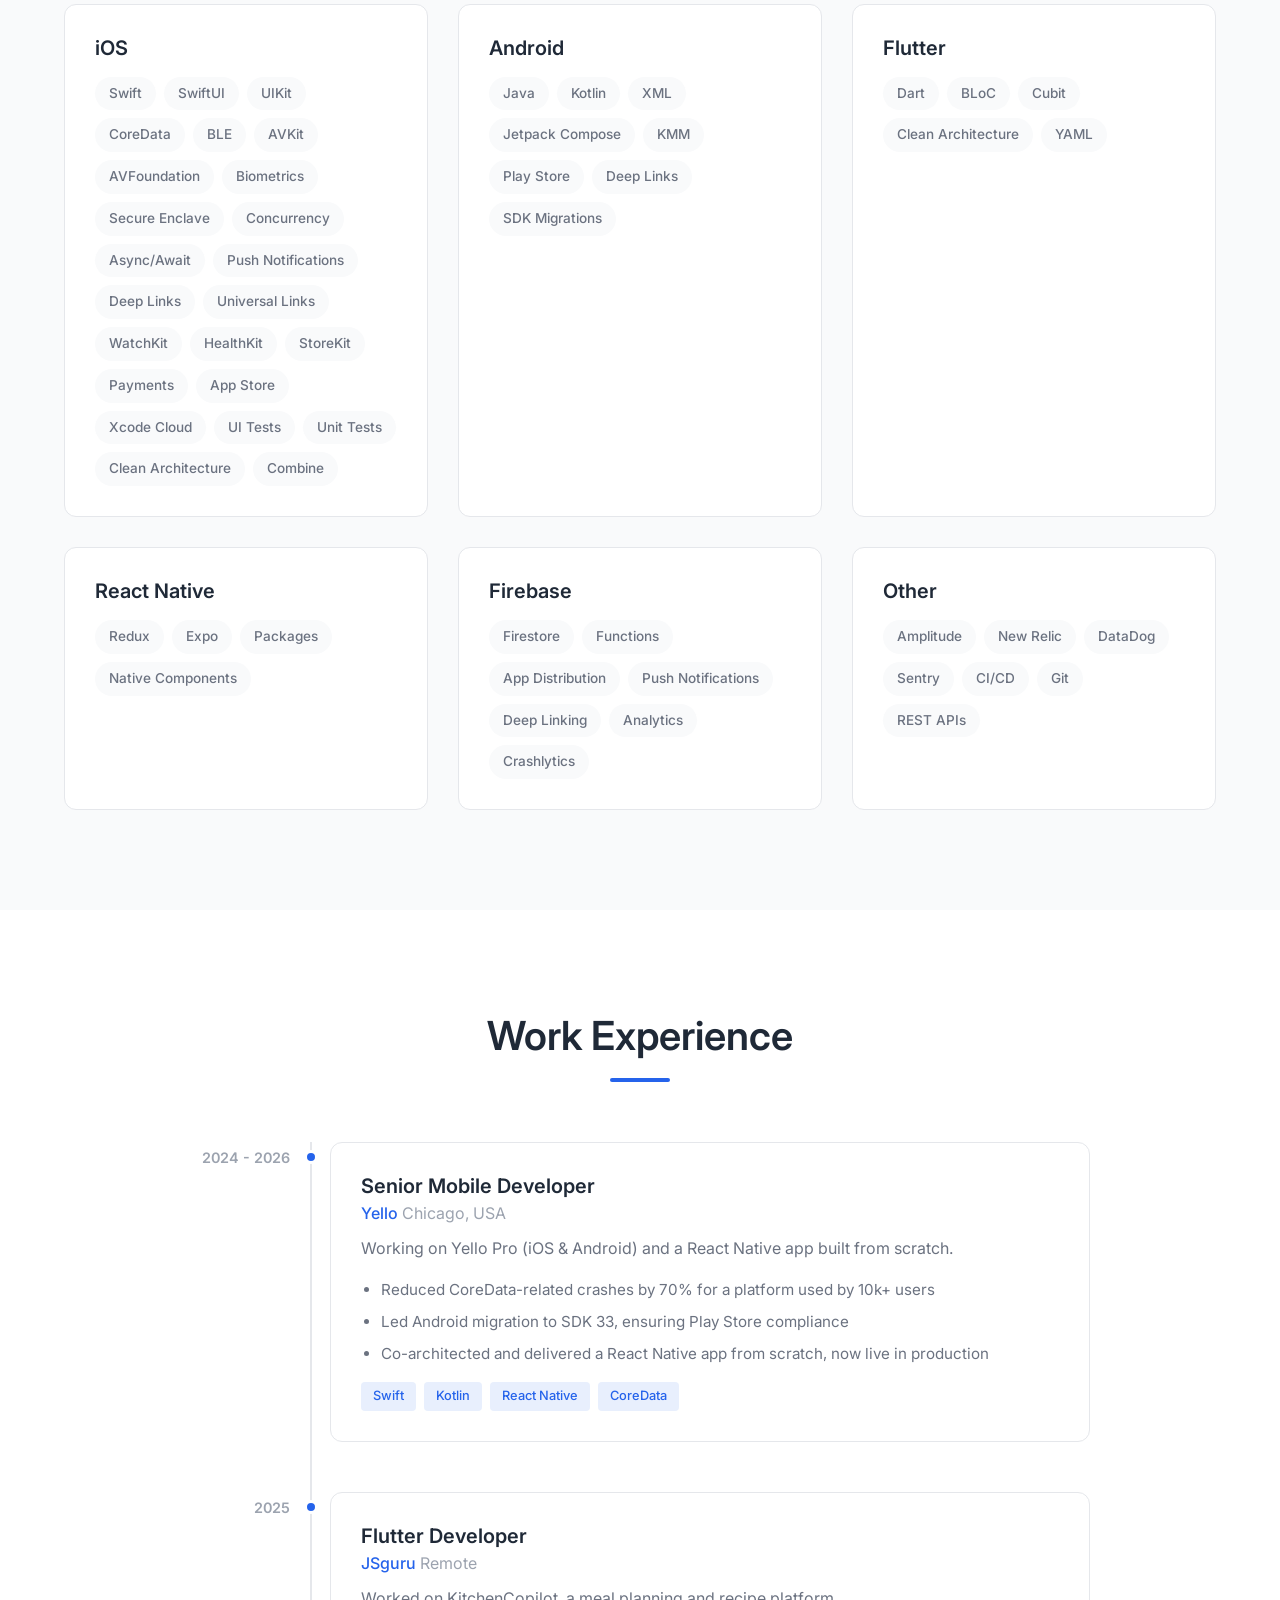
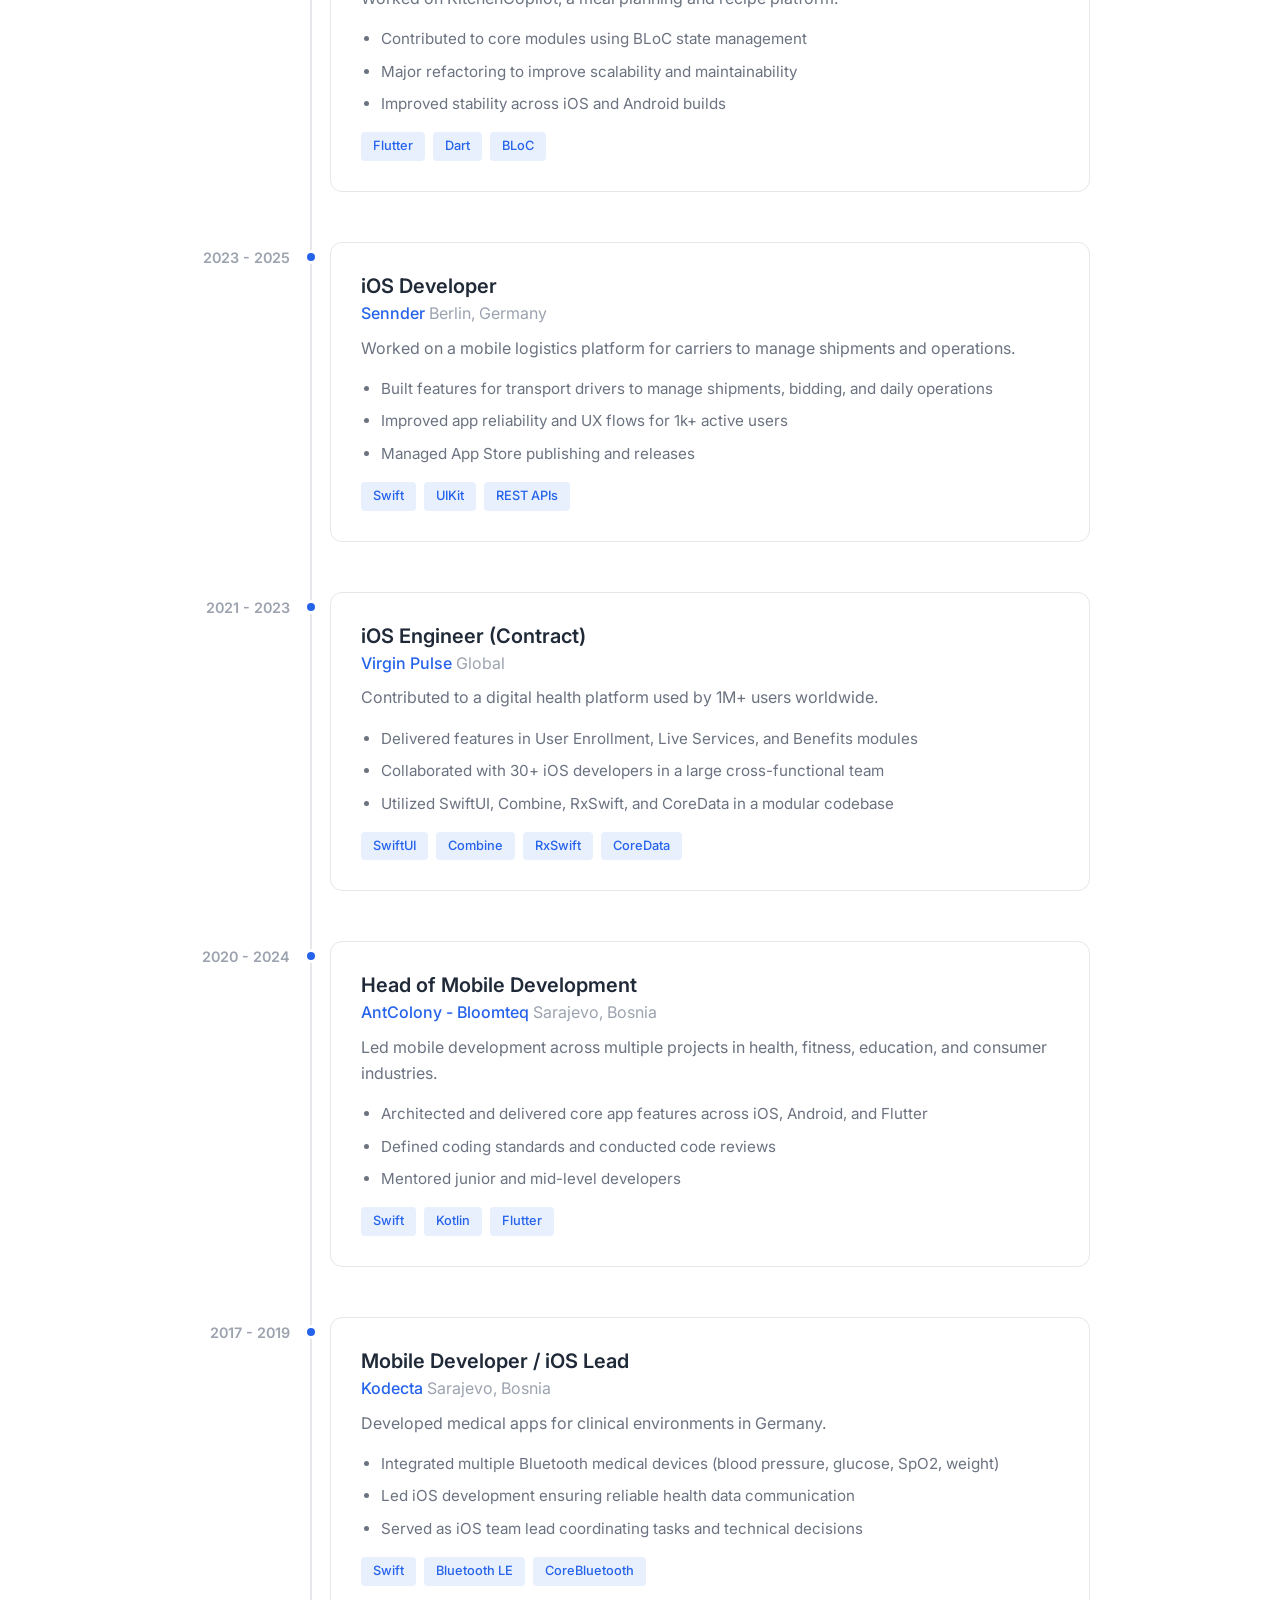
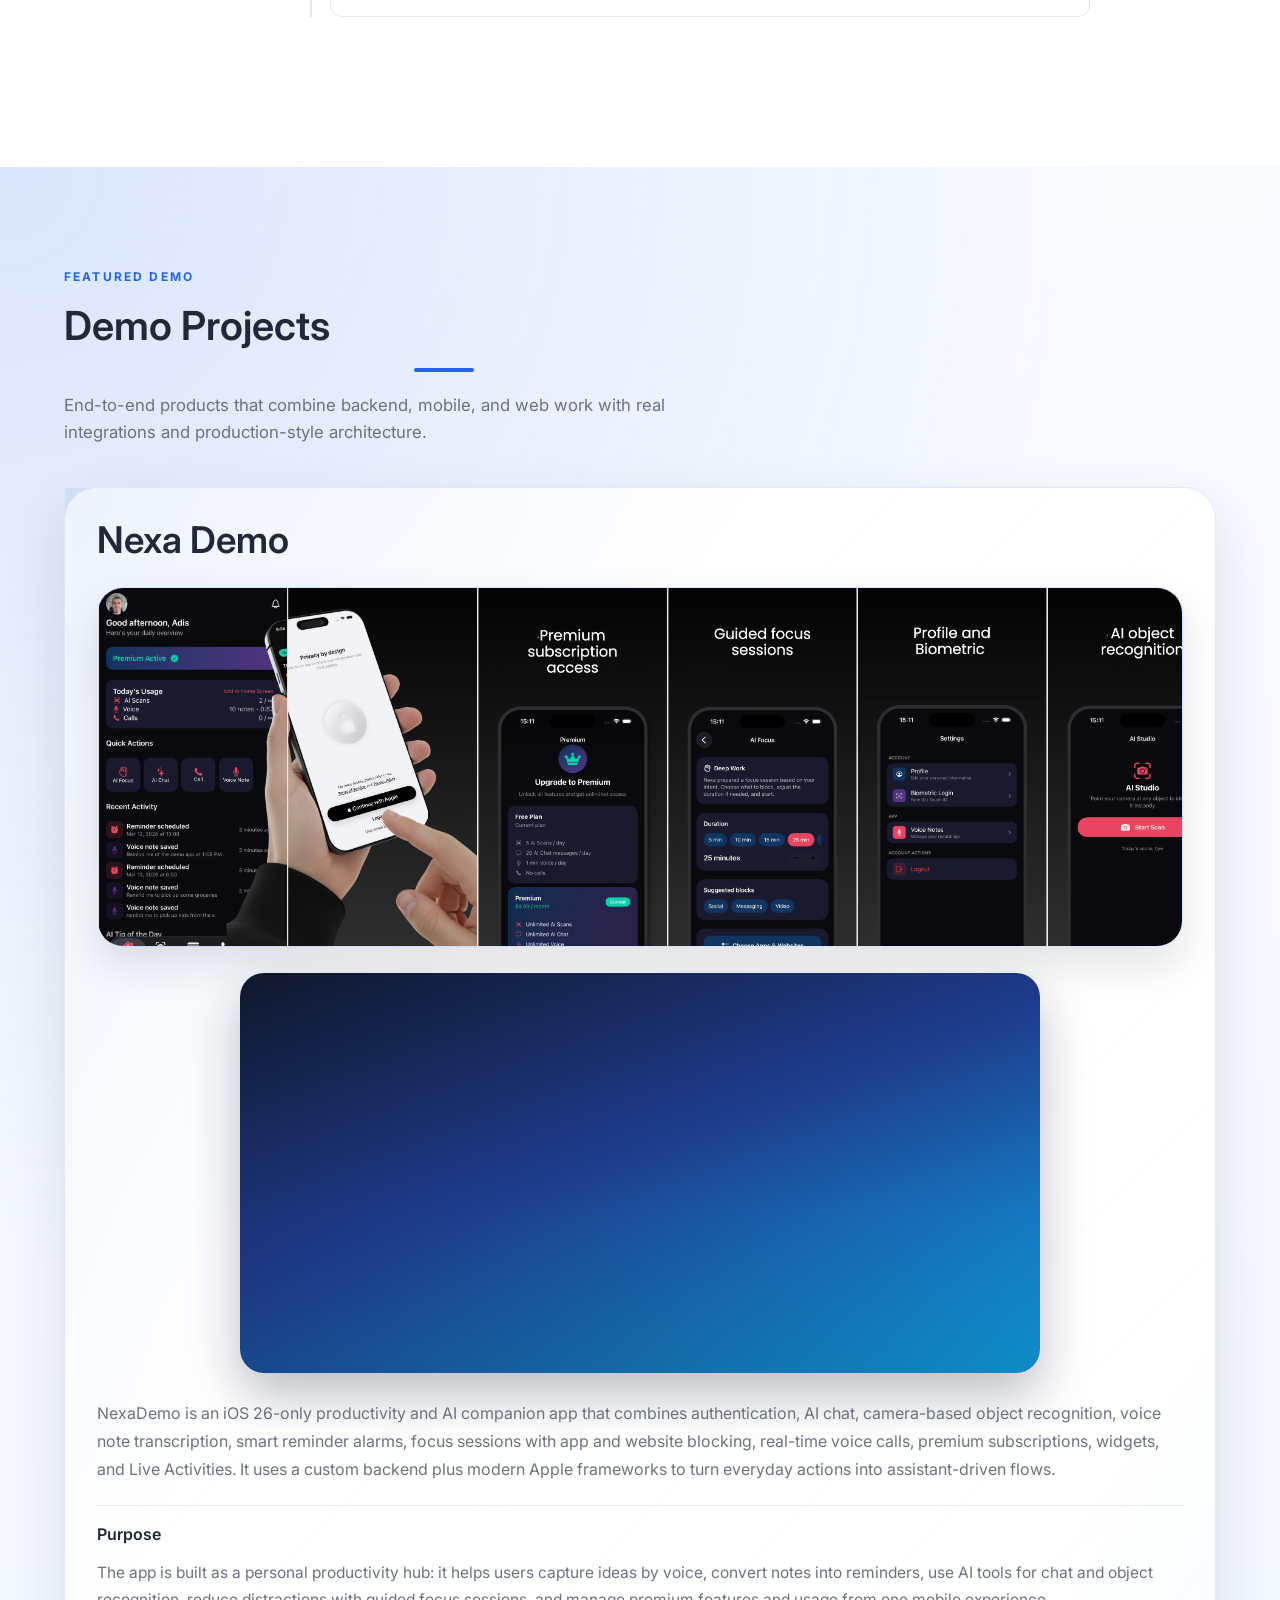
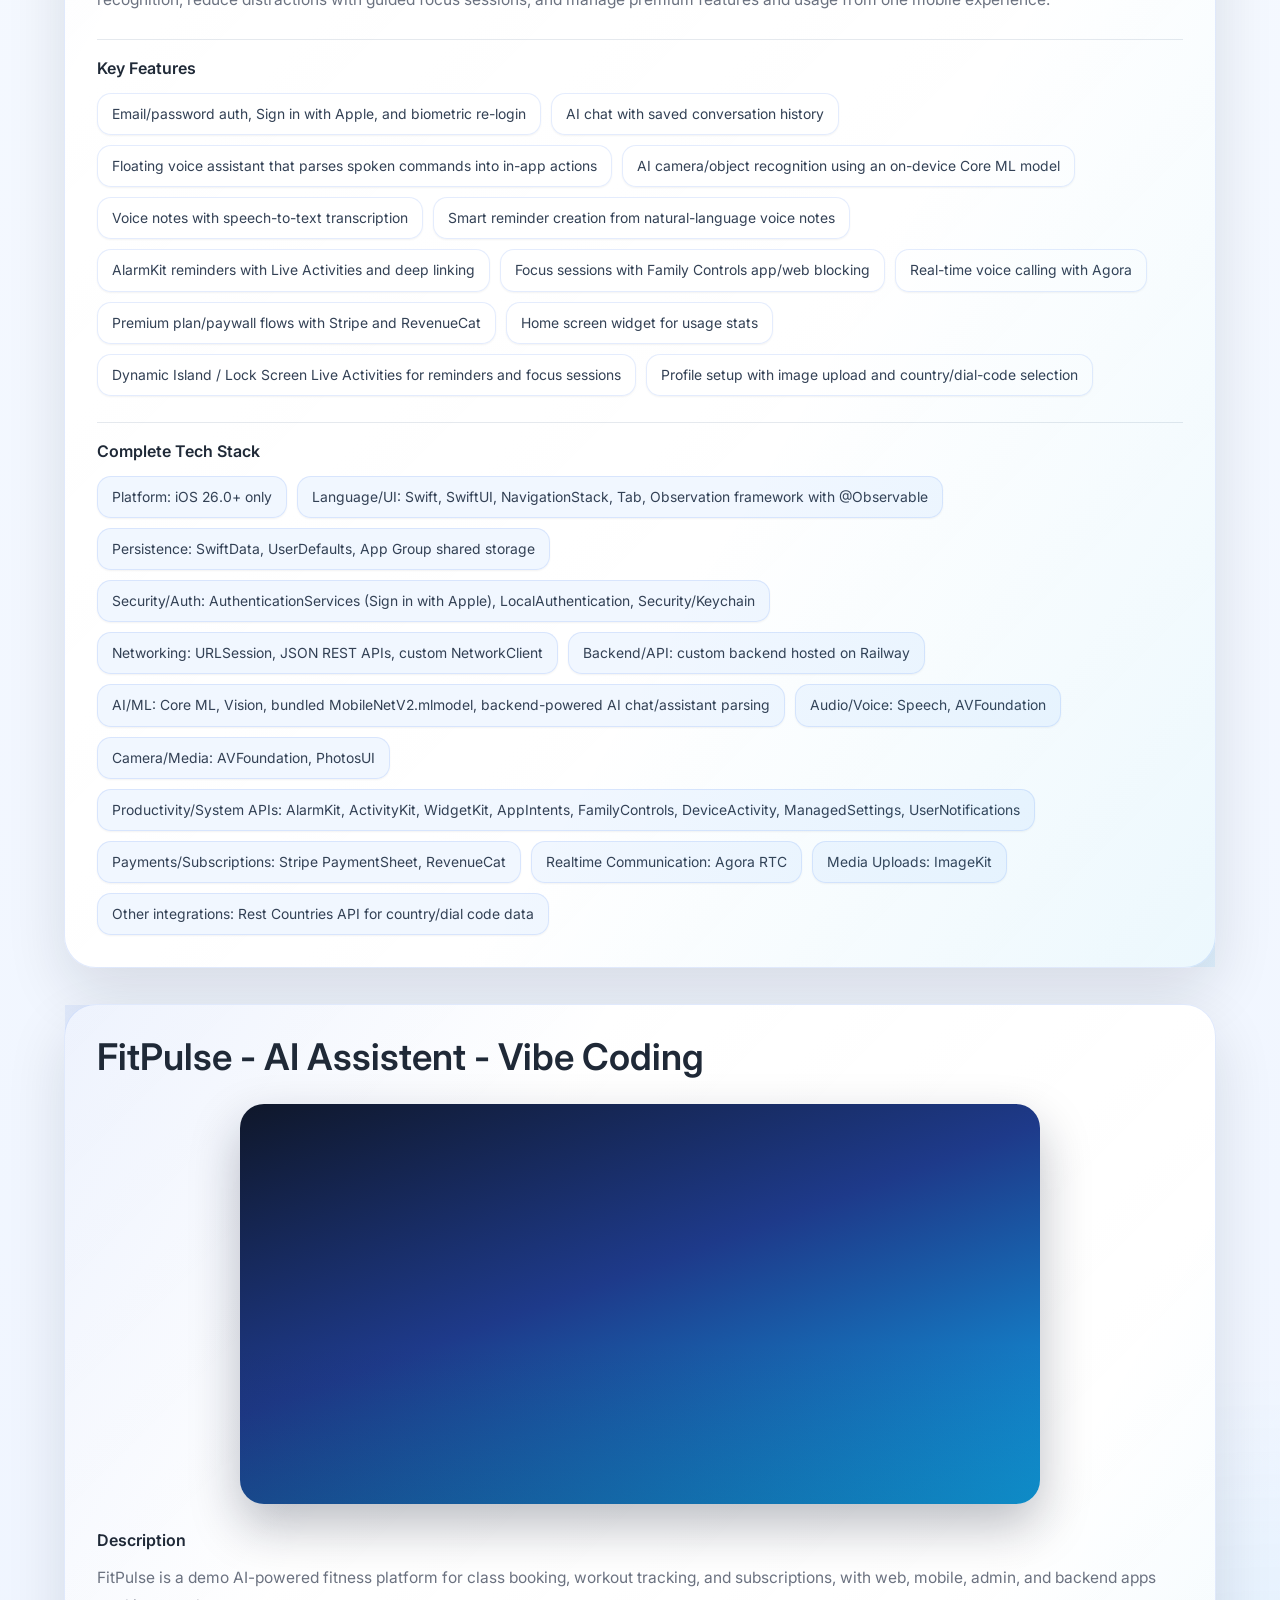
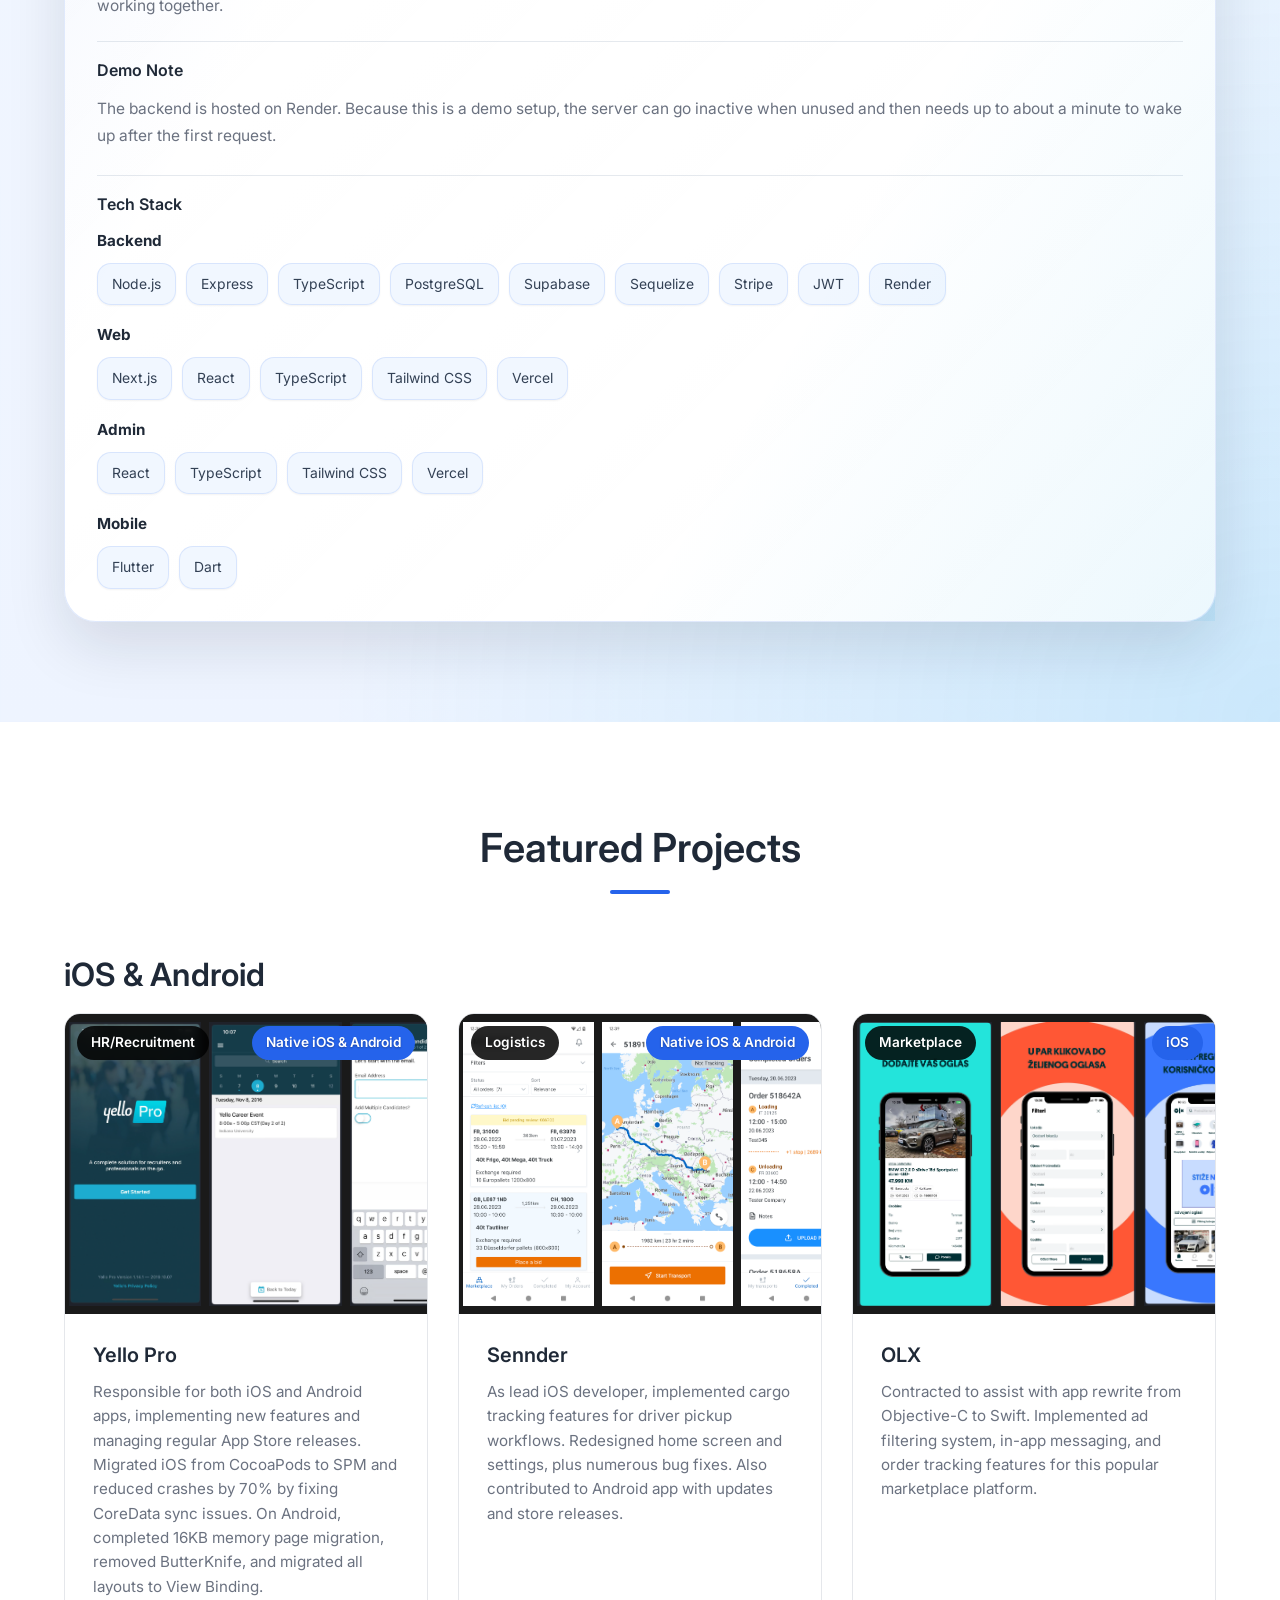
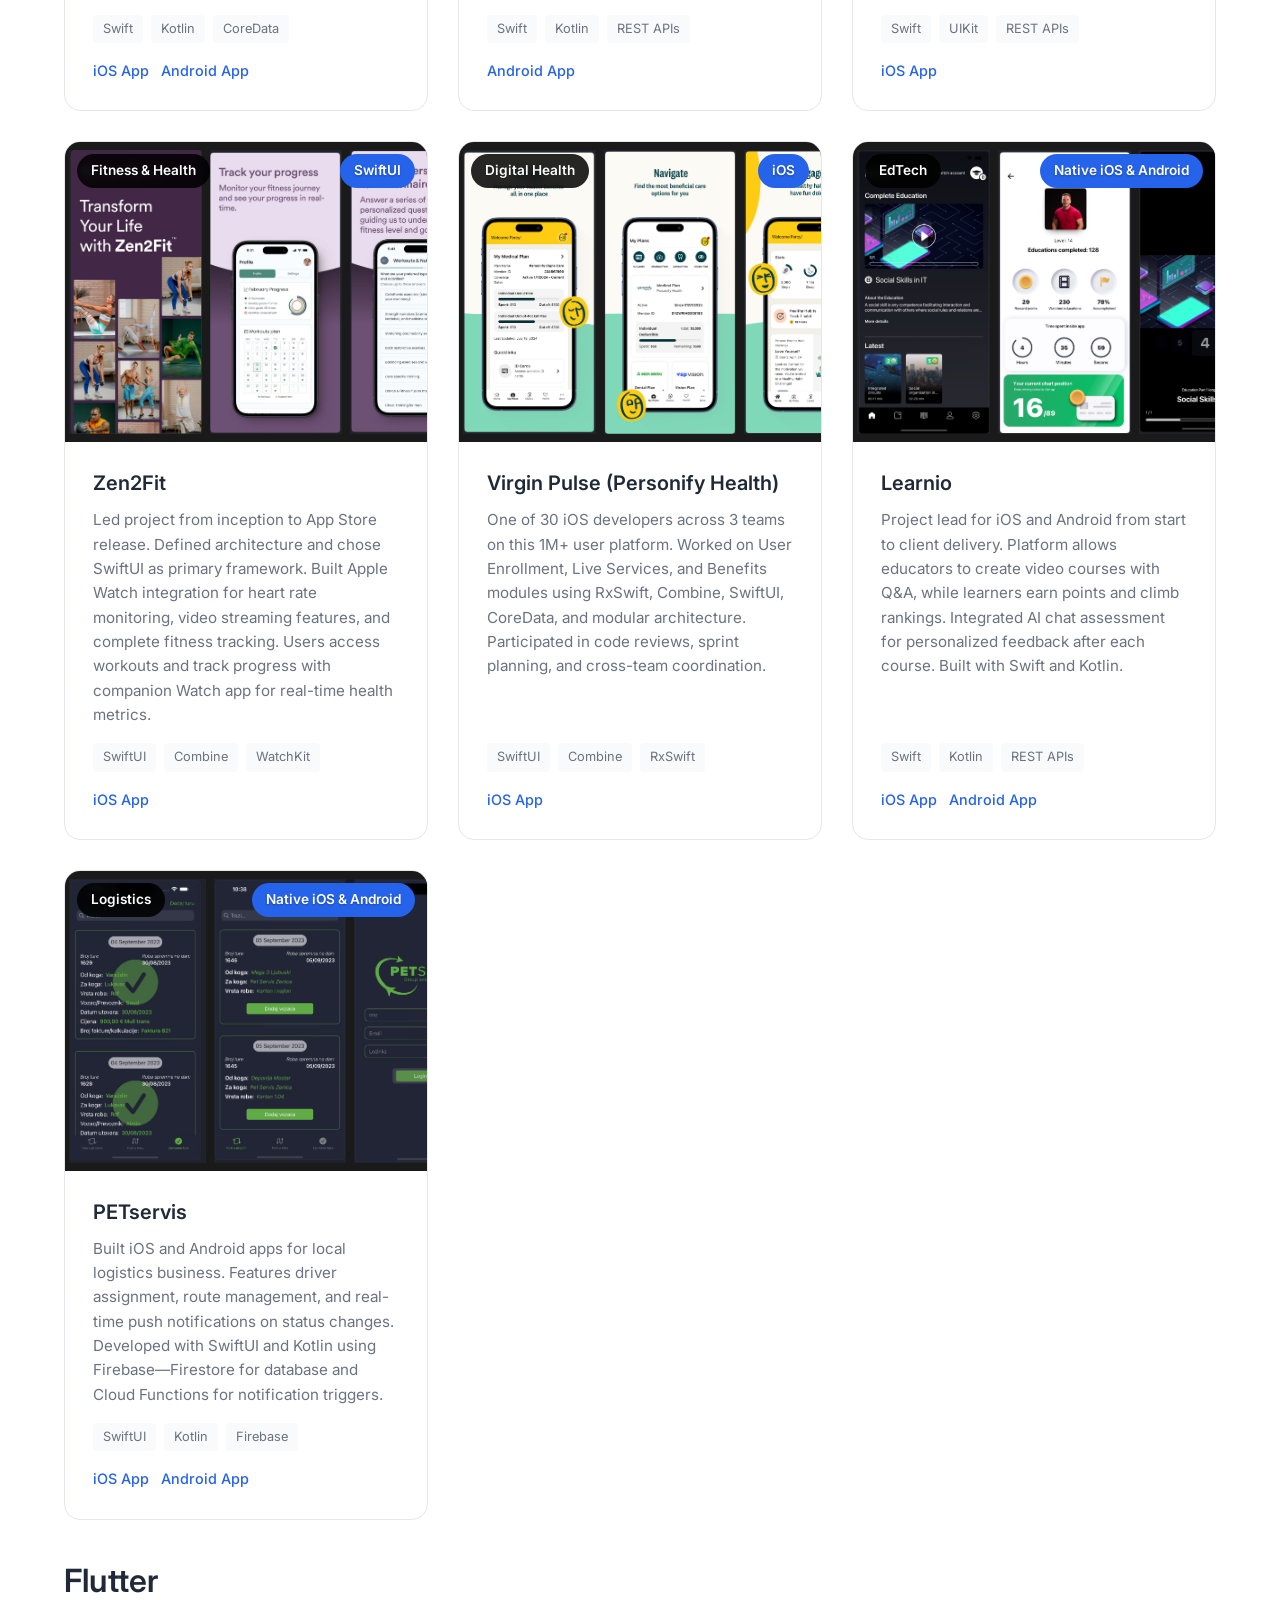
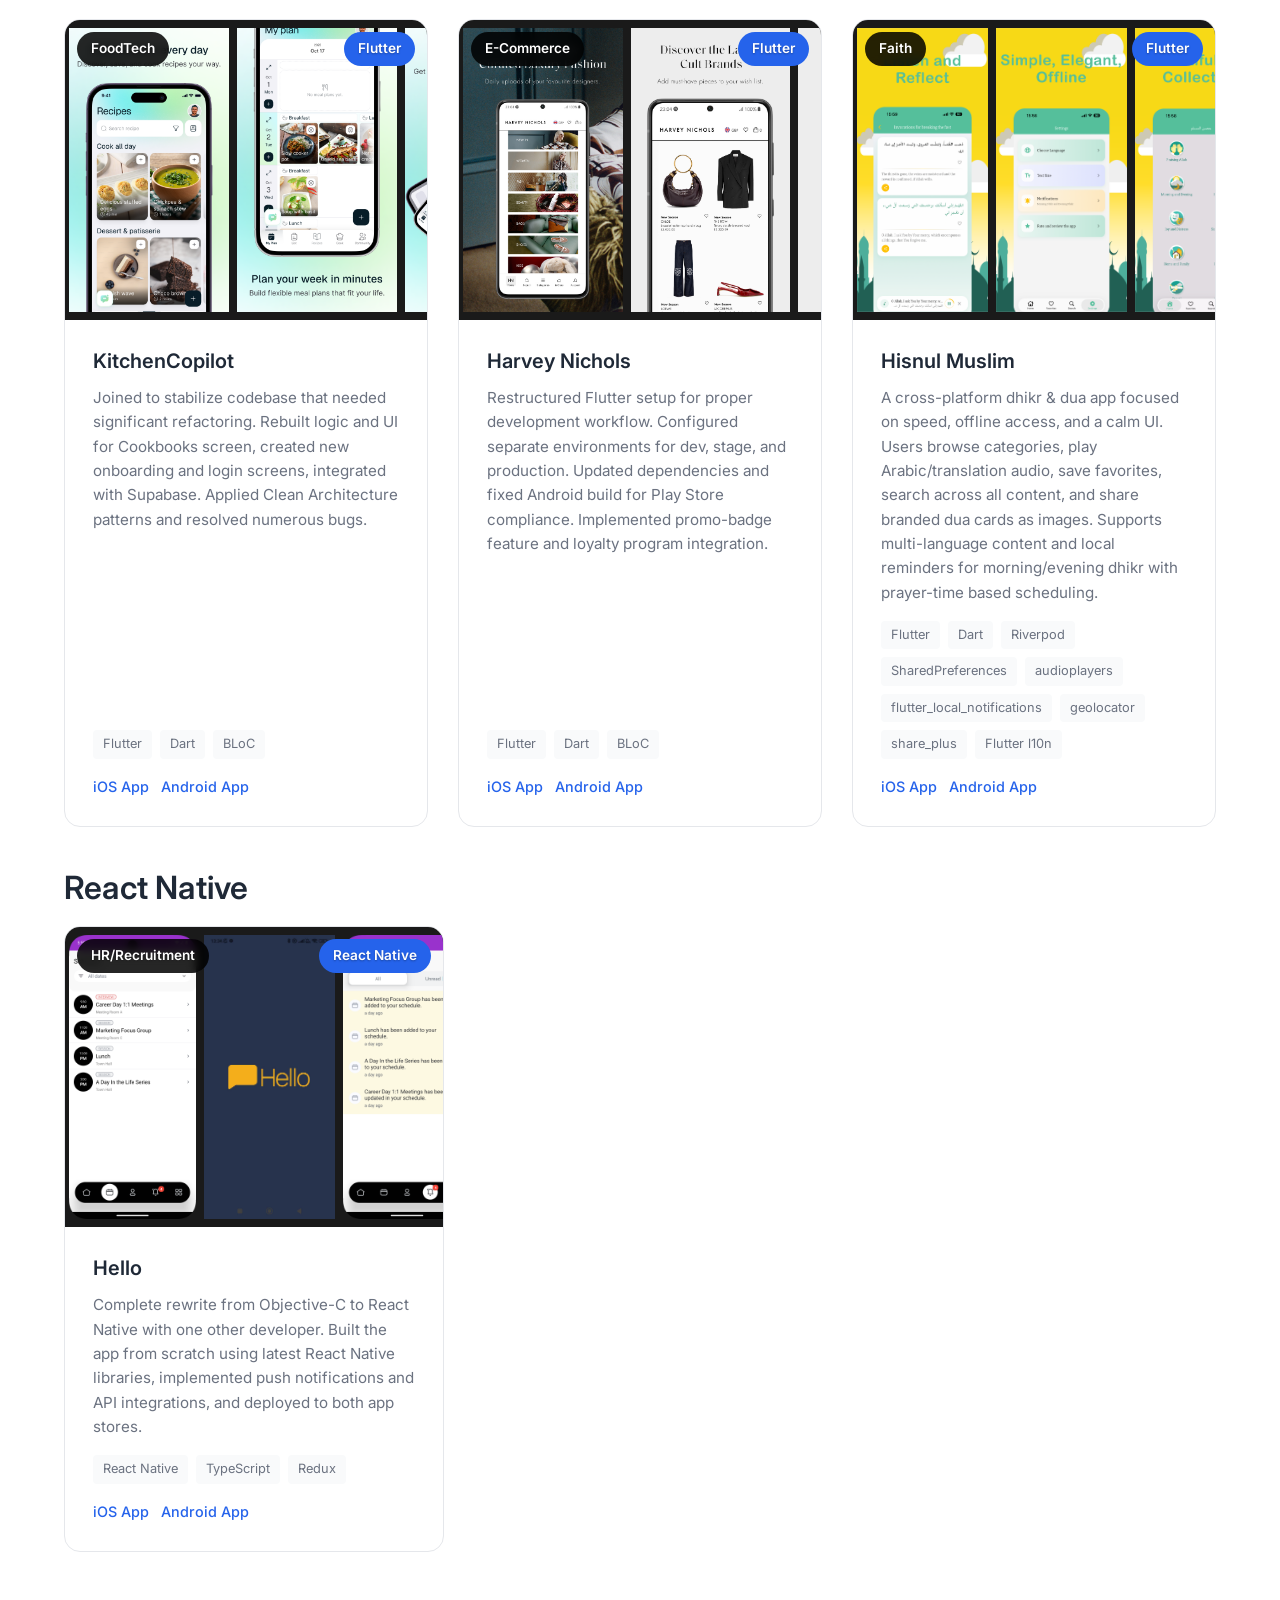
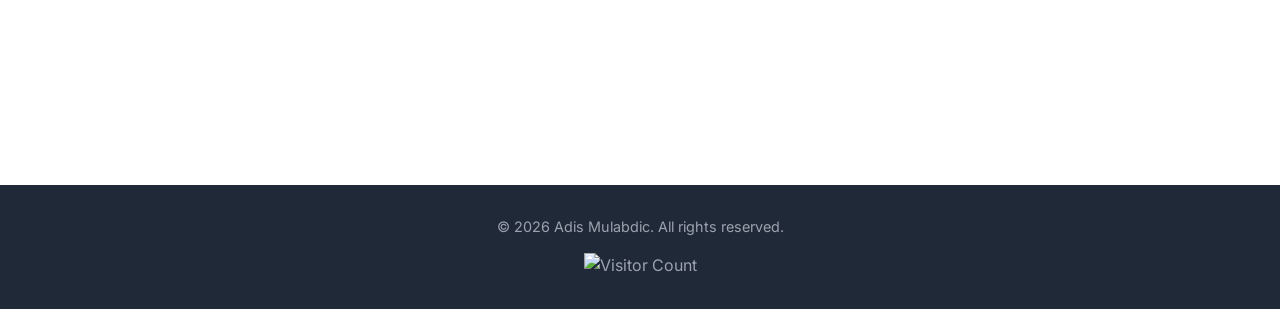
==== commit b9433557: "Add FitPulse demo project section" ====
--- a/index.html
+++ b/index.html
@@ -416,6 +416,91 @@
                     </div>
                 </div>
             </article>
+
+            <article class="demo-project-card">
+                <div class="demo-project-header">
+                    <div>
+                        <h3>FitPulse - AI Assistent - Vibe Coding</h3>
+                    </div>
+                </div>
+
+                <div class="demo-project-media">
+                    <div class="demo-video-shell">
+                        <iframe
+                            src="https://www.youtube.com/embed/Bf7fopcraZ4?rel=0&playsinline=1"
+                            title="FitPulse YouTube video"
+                            loading="lazy"
+                            allow="accelerometer; autoplay; clipboard-write; encrypted-media; gyroscope; picture-in-picture; web-share"
+                            allowfullscreen>
+                        </iframe>
+                    </div>
+                </div>
+
+                <div class="demo-project-content">
+                    <div class="demo-project-block demo-project-block-first">
+                        <h4>Description</h4>
+                        <p>
+                            FitPulse is a demo AI-powered fitness platform for class booking, workout tracking, and subscriptions, with web, mobile, admin, and backend apps working together.
+                        </p>
+                    </div>
+
+                    <div class="demo-project-block">
+                        <h4>Demo Note</h4>
+                        <p>
+                            The backend is hosted on Render. Because this is a demo setup, the server can go inactive when unused and then needs up to about a minute to wake up after the first request.
+                        </p>
+                    </div>
+                </div>
+
+                <div class="demo-project-block">
+                    <h4>Tech Stack</h4>
+                    <div class="demo-stack-groups">
+                        <div class="demo-stack-group">
+                            <h5>Backend</h5>
+                            <div class="demo-tag-list demo-tag-list-stack">
+                                <span>Node.js</span>
+                                <span>Express</span>
+                                <span>TypeScript</span>
+                                <span>PostgreSQL</span>
+                                <span>Supabase</span>
+                                <span>Sequelize</span>
+                                <span>Stripe</span>
+                                <span>JWT</span>
+                                <span>Render</span>
+                            </div>
+                        </div>
+
+                        <div class="demo-stack-group">
+                            <h5>Web</h5>
+                            <div class="demo-tag-list demo-tag-list-stack">
+                                <span>Next.js</span>
+                                <span>React</span>
+                                <span>TypeScript</span>
+                                <span>Tailwind CSS</span>
+                                <span>Vercel</span>
+                            </div>
+                        </div>
+
+                        <div class="demo-stack-group">
+                            <h5>Admin</h5>
+                            <div class="demo-tag-list demo-tag-list-stack">
+                                <span>React</span>
+                                <span>TypeScript</span>
+                                <span>Tailwind CSS</span>
+                                <span>Vercel</span>
+                            </div>
+                        </div>
+
+                        <div class="demo-stack-group">
+                            <h5>Mobile</h5>
+                            <div class="demo-tag-list demo-tag-list-stack">
+                                <span>Flutter</span>
+                                <span>Dart</span>
+                            </div>
+                        </div>
+                    </div>
+                </div>
+            </article>
         </div>
     </section>
 
--- a/styles.css
+++ b/styles.css
@@ -516,6 +516,10 @@
     box-shadow: 0 24px 60px rgba(15, 23, 42, 0.12);
 }
 
+.demo-project-card + .demo-project-card {
+    margin-top: 36px;
+}
+
 .demo-project-card::before {
     content: "";
     position: absolute;
@@ -619,6 +623,11 @@
 .demo-project-block {
     padding-top: 18px;
     border-top: 1px solid rgba(148, 163, 184, 0.24);
+}
+
+.demo-project-block-first {
+    padding-top: 0;
+    border-top: 0;
 }
 
 .demo-project-block h4 {
@@ -653,6 +662,18 @@
 
 .demo-tag-list-stack span {
     background: rgba(239, 246, 255, 0.86);
+}
+
+.demo-stack-groups {
+    display: flex;
+    flex-direction: column;
+    gap: 18px;
+}
+
+.demo-stack-group h5 {
+    margin-bottom: 10px;
+    font-size: 0.95rem;
+    color: var(--text-primary);
 }
 
 .projects-grid {
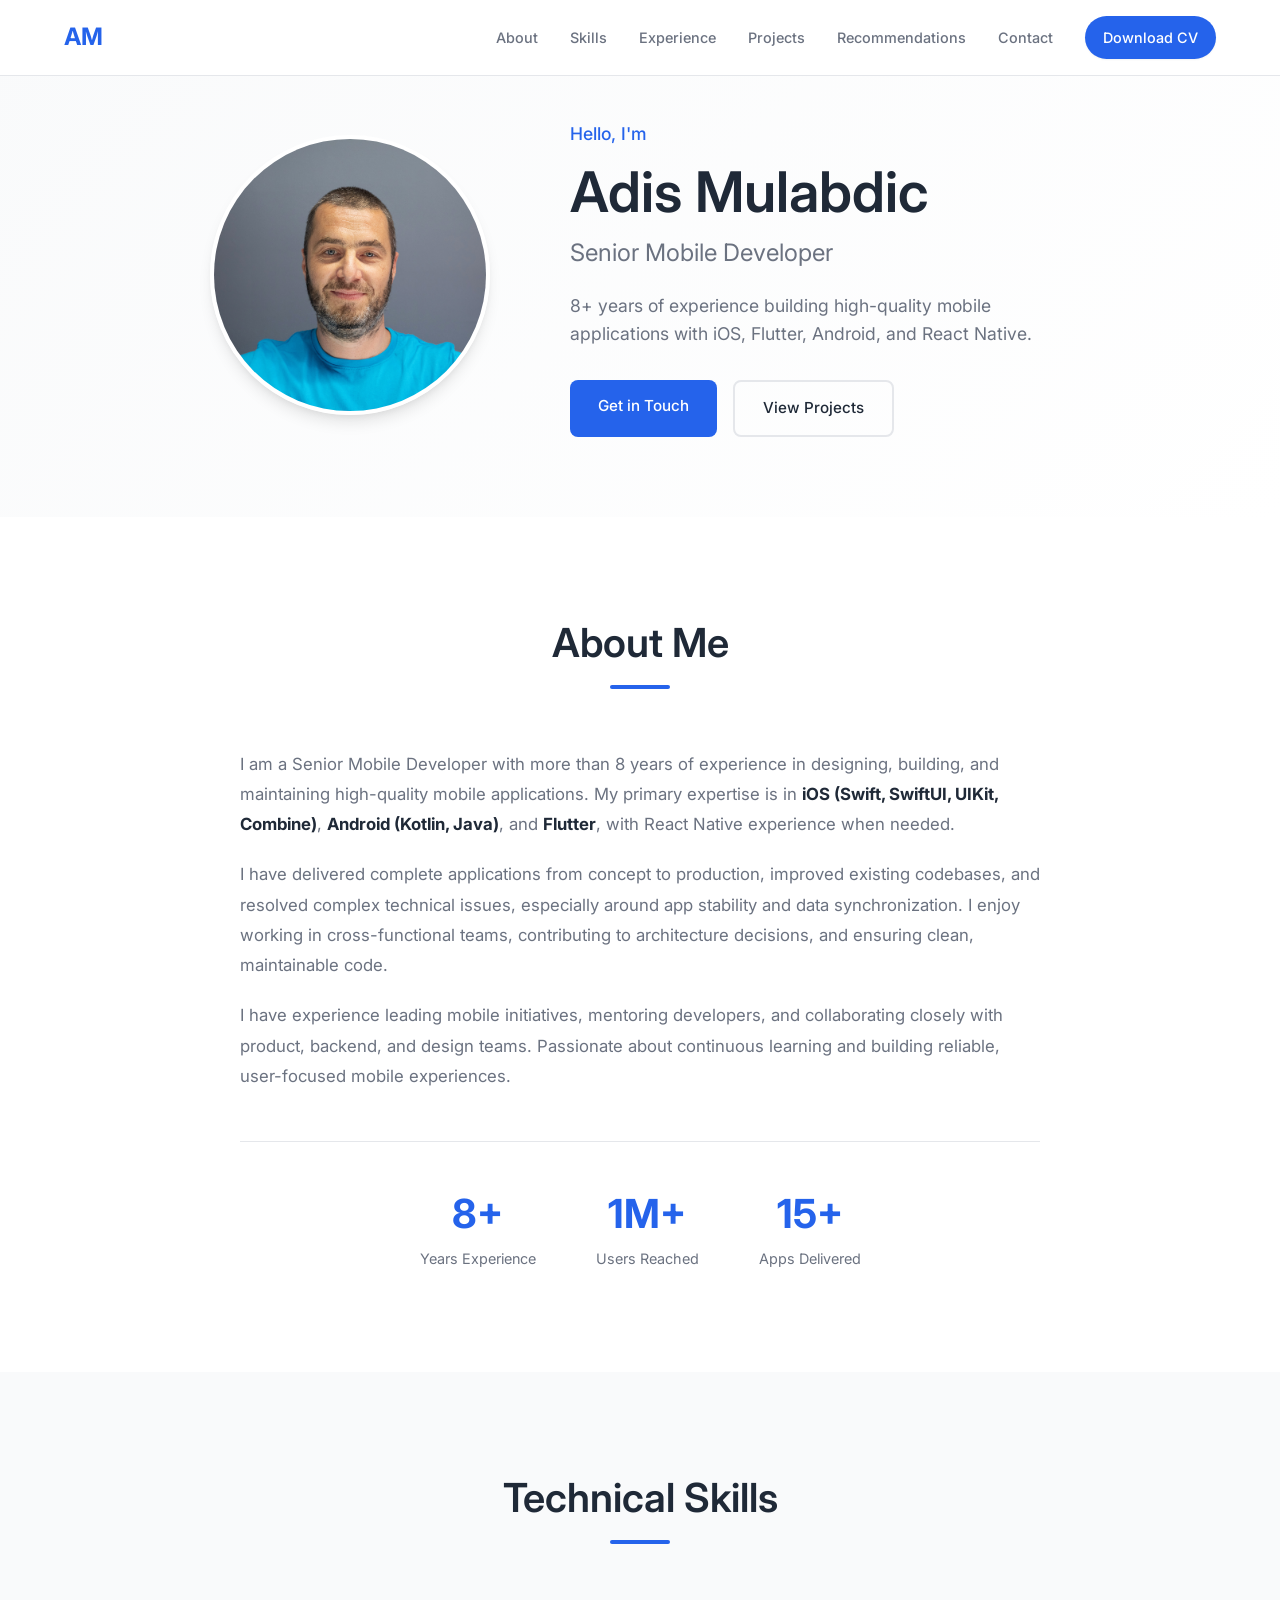
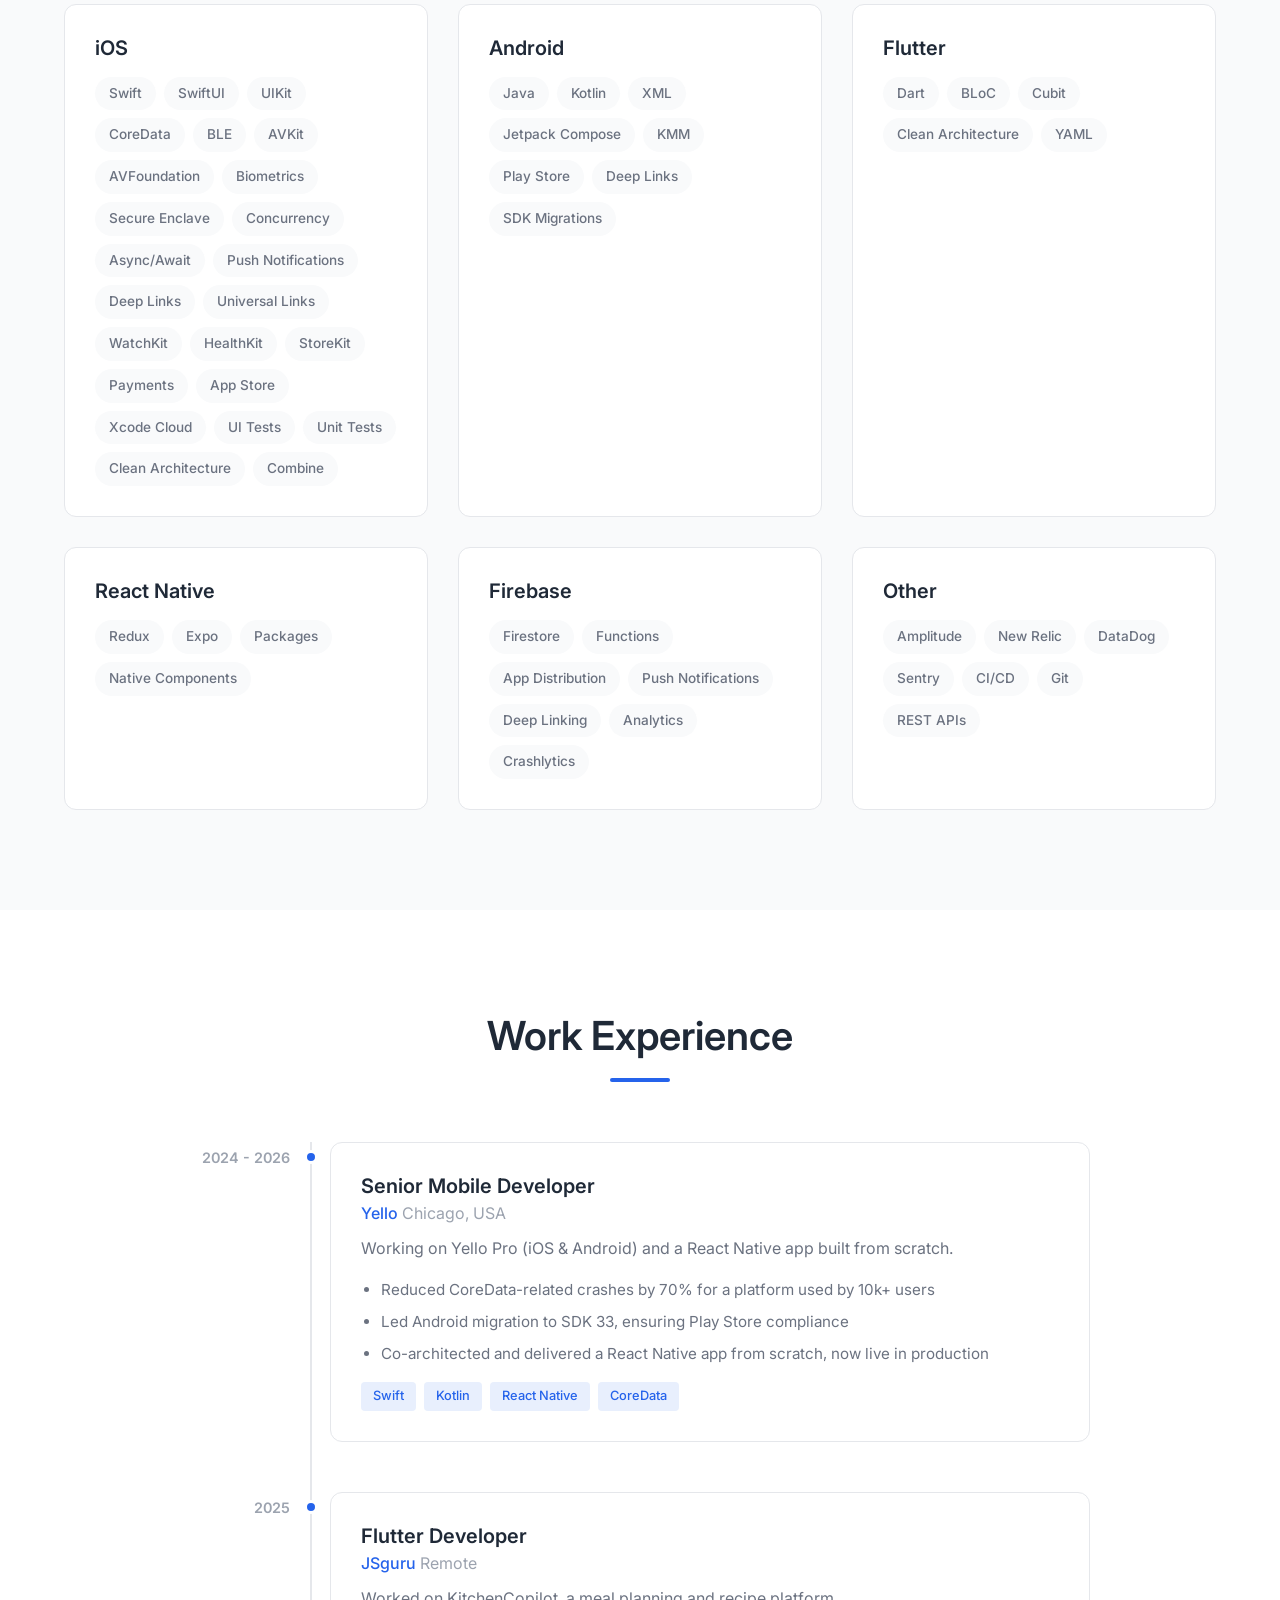
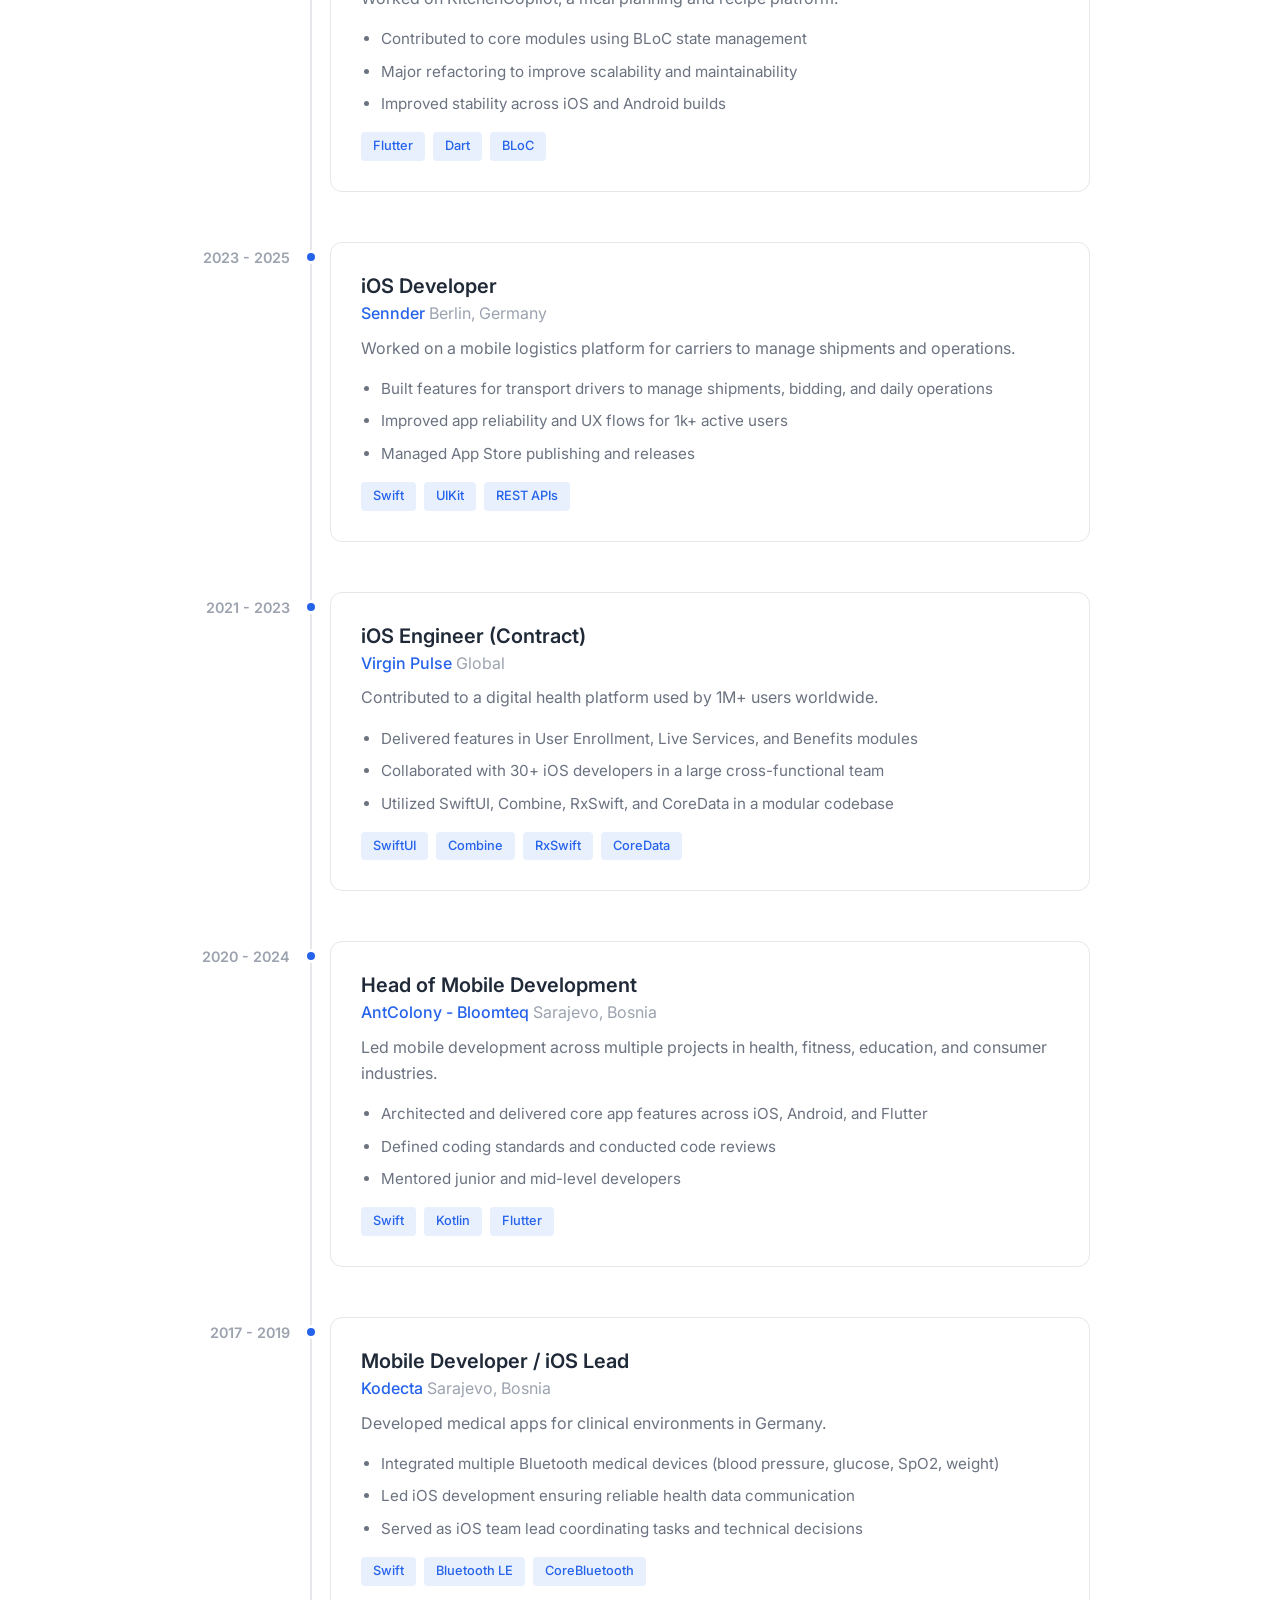
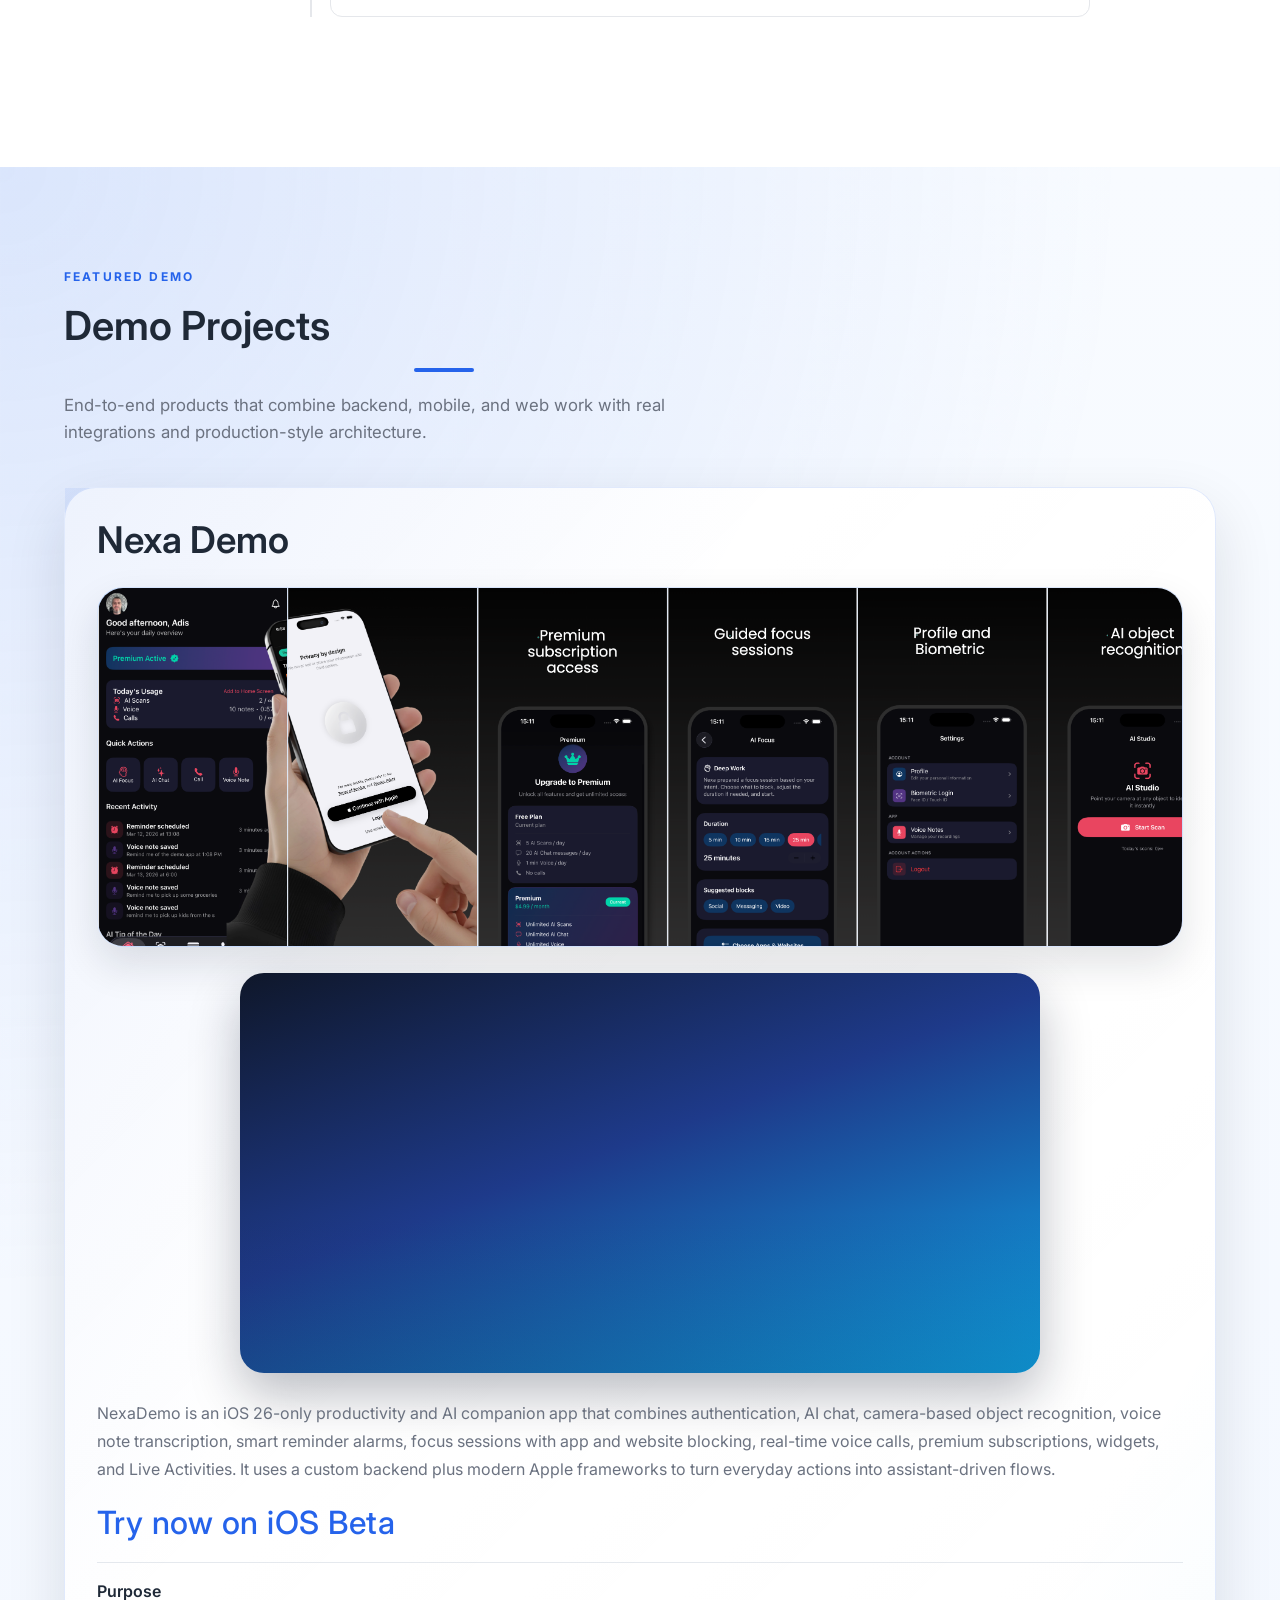
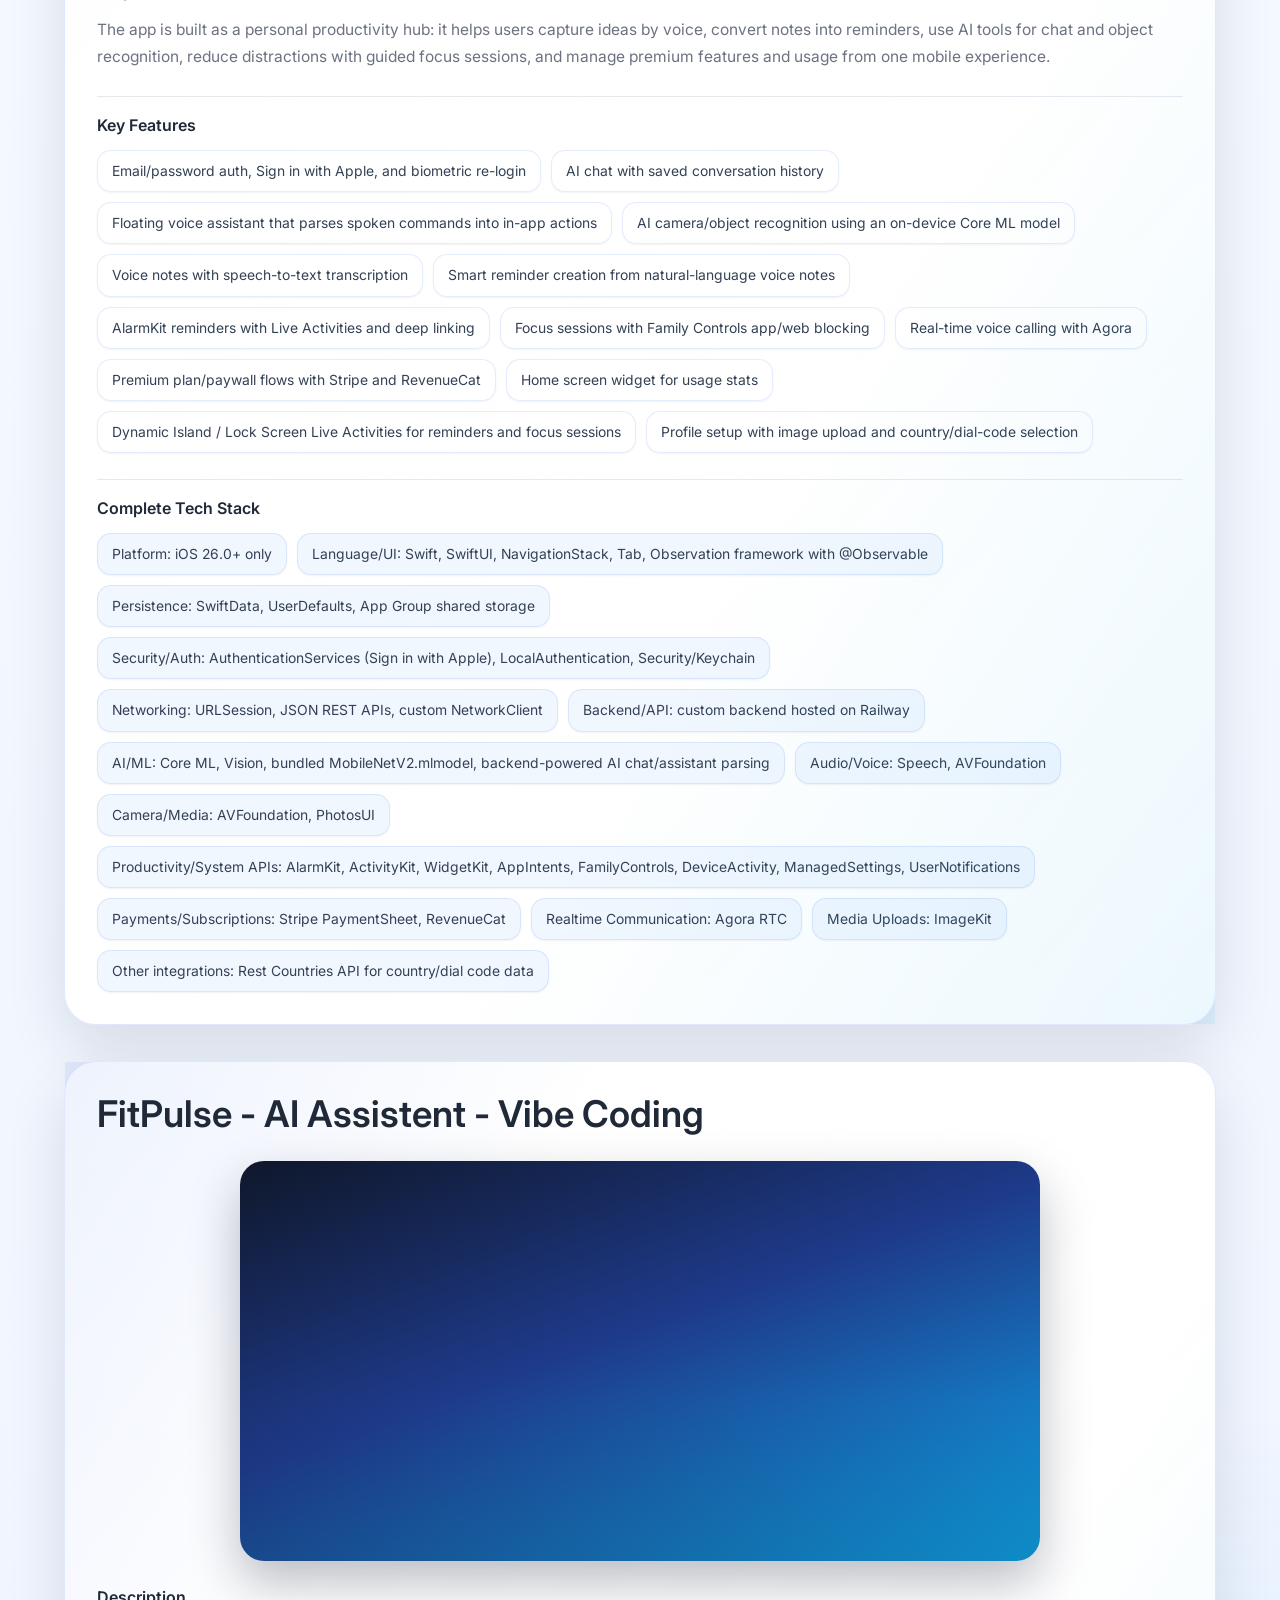
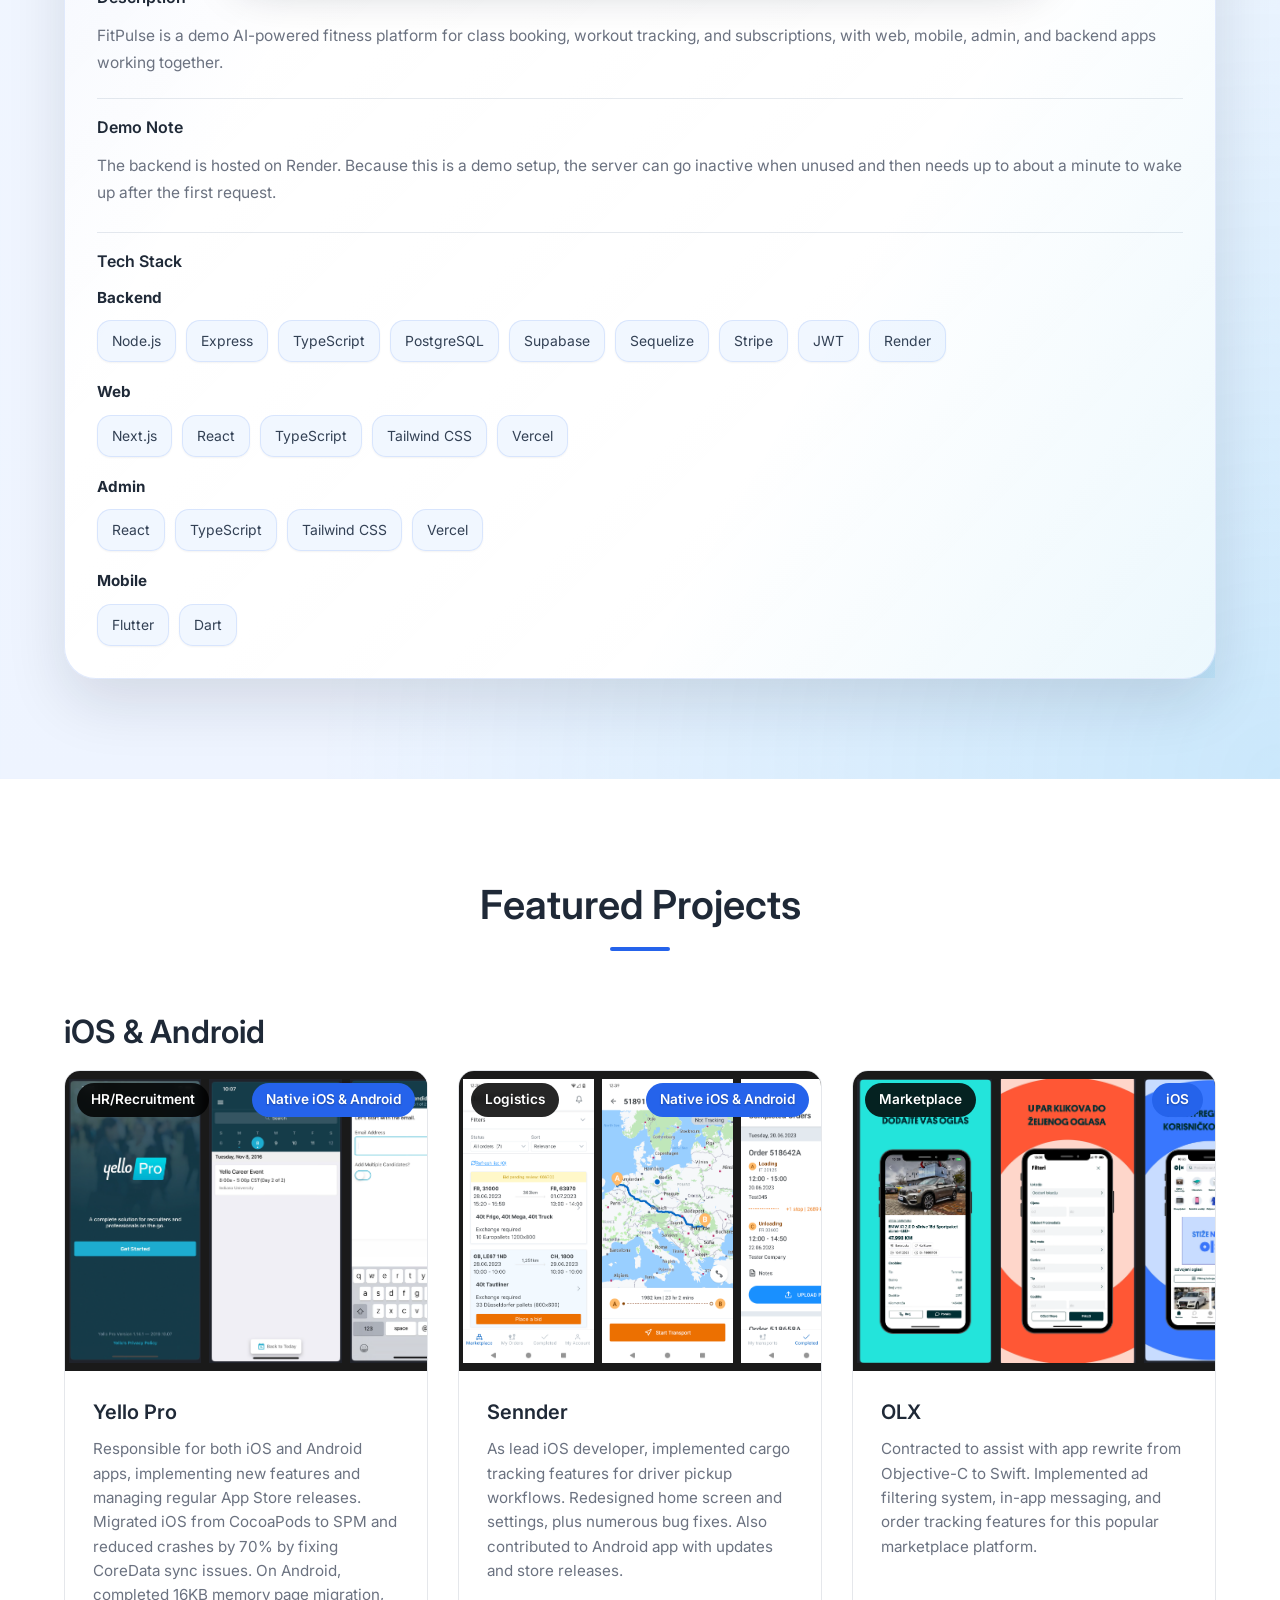
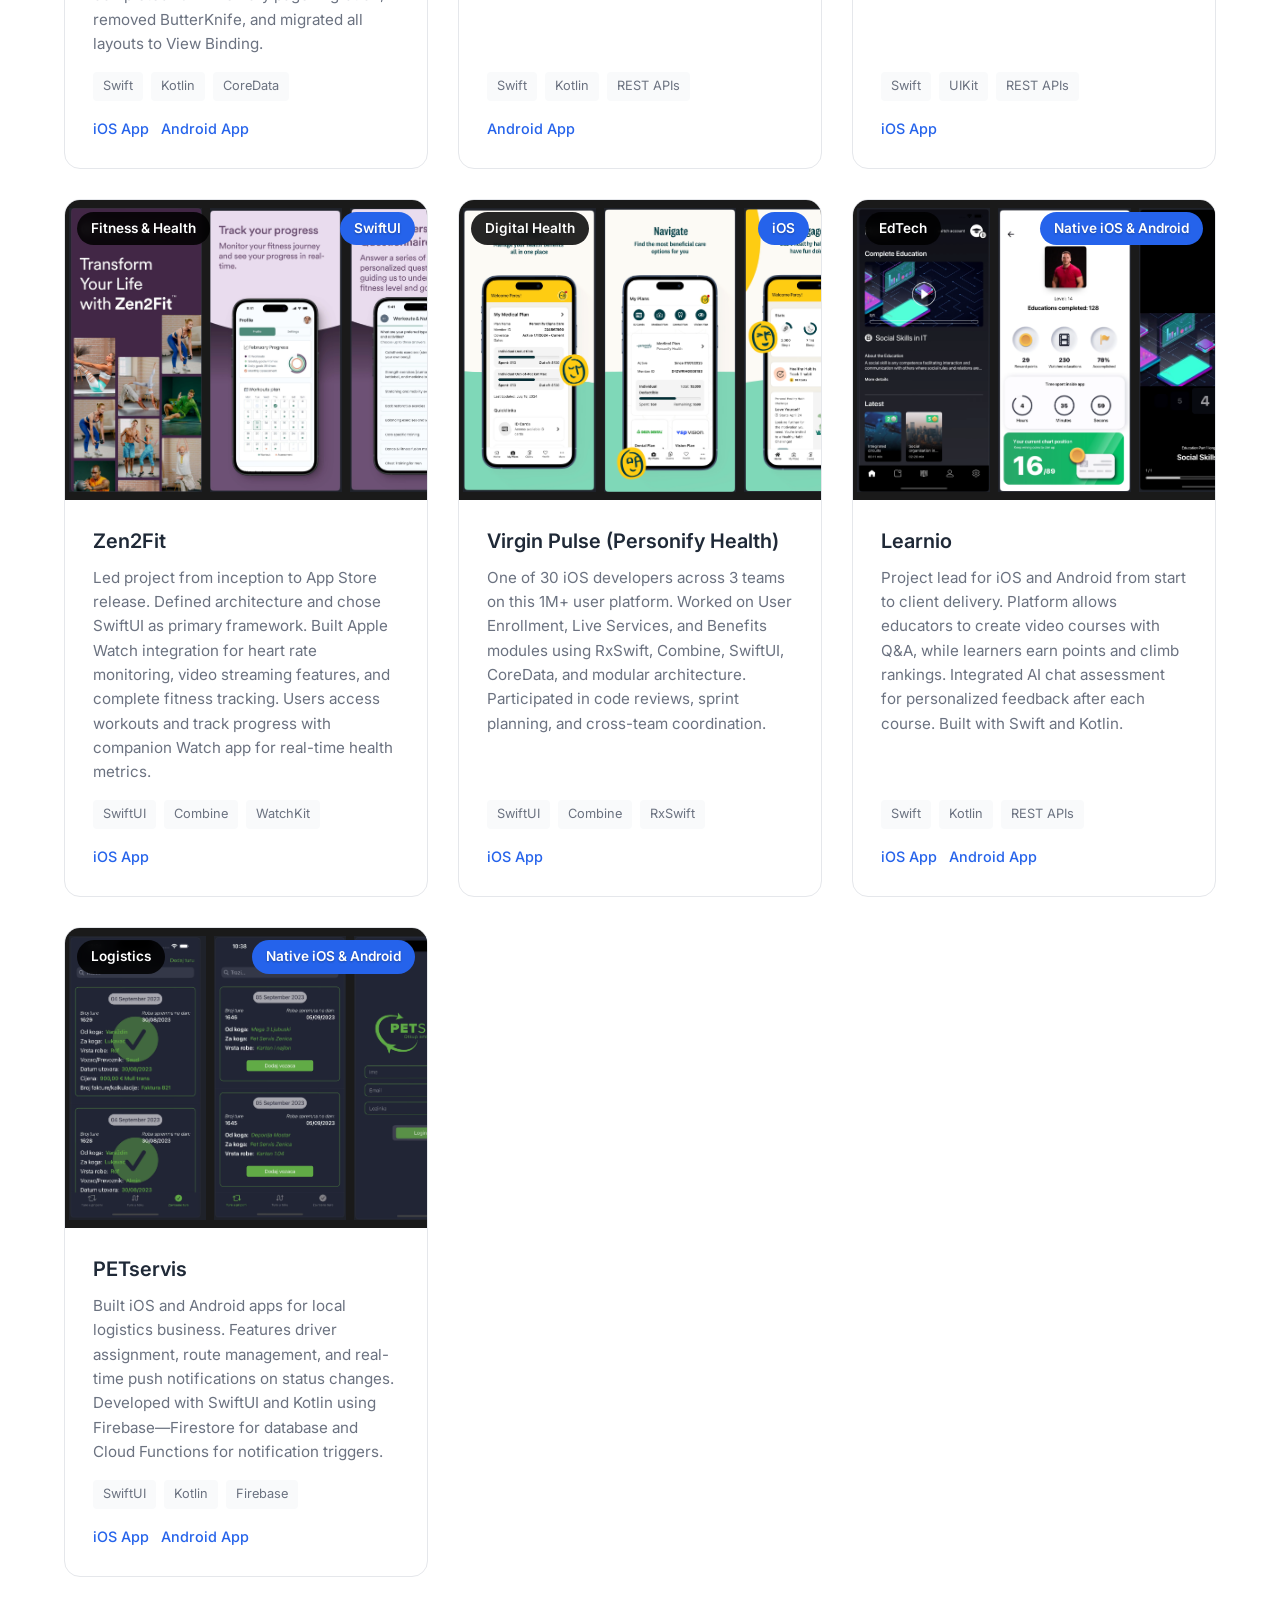
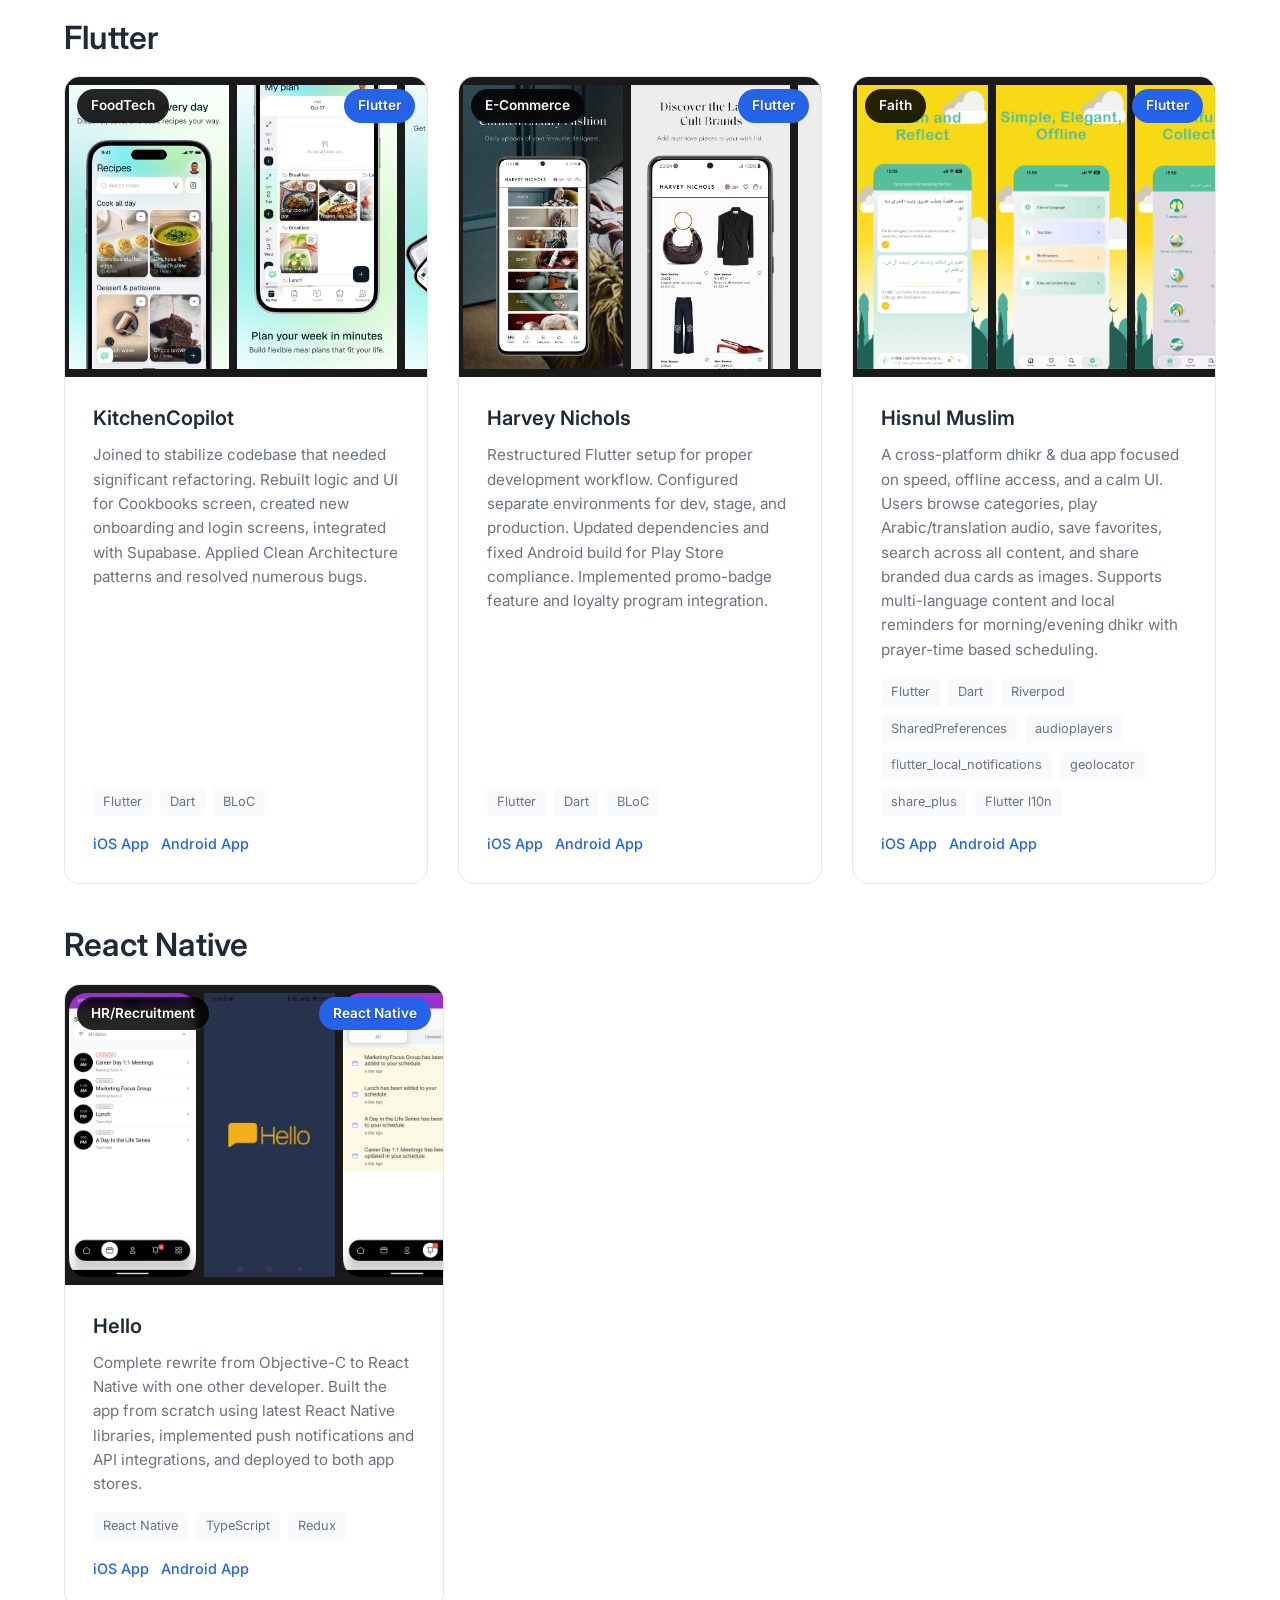
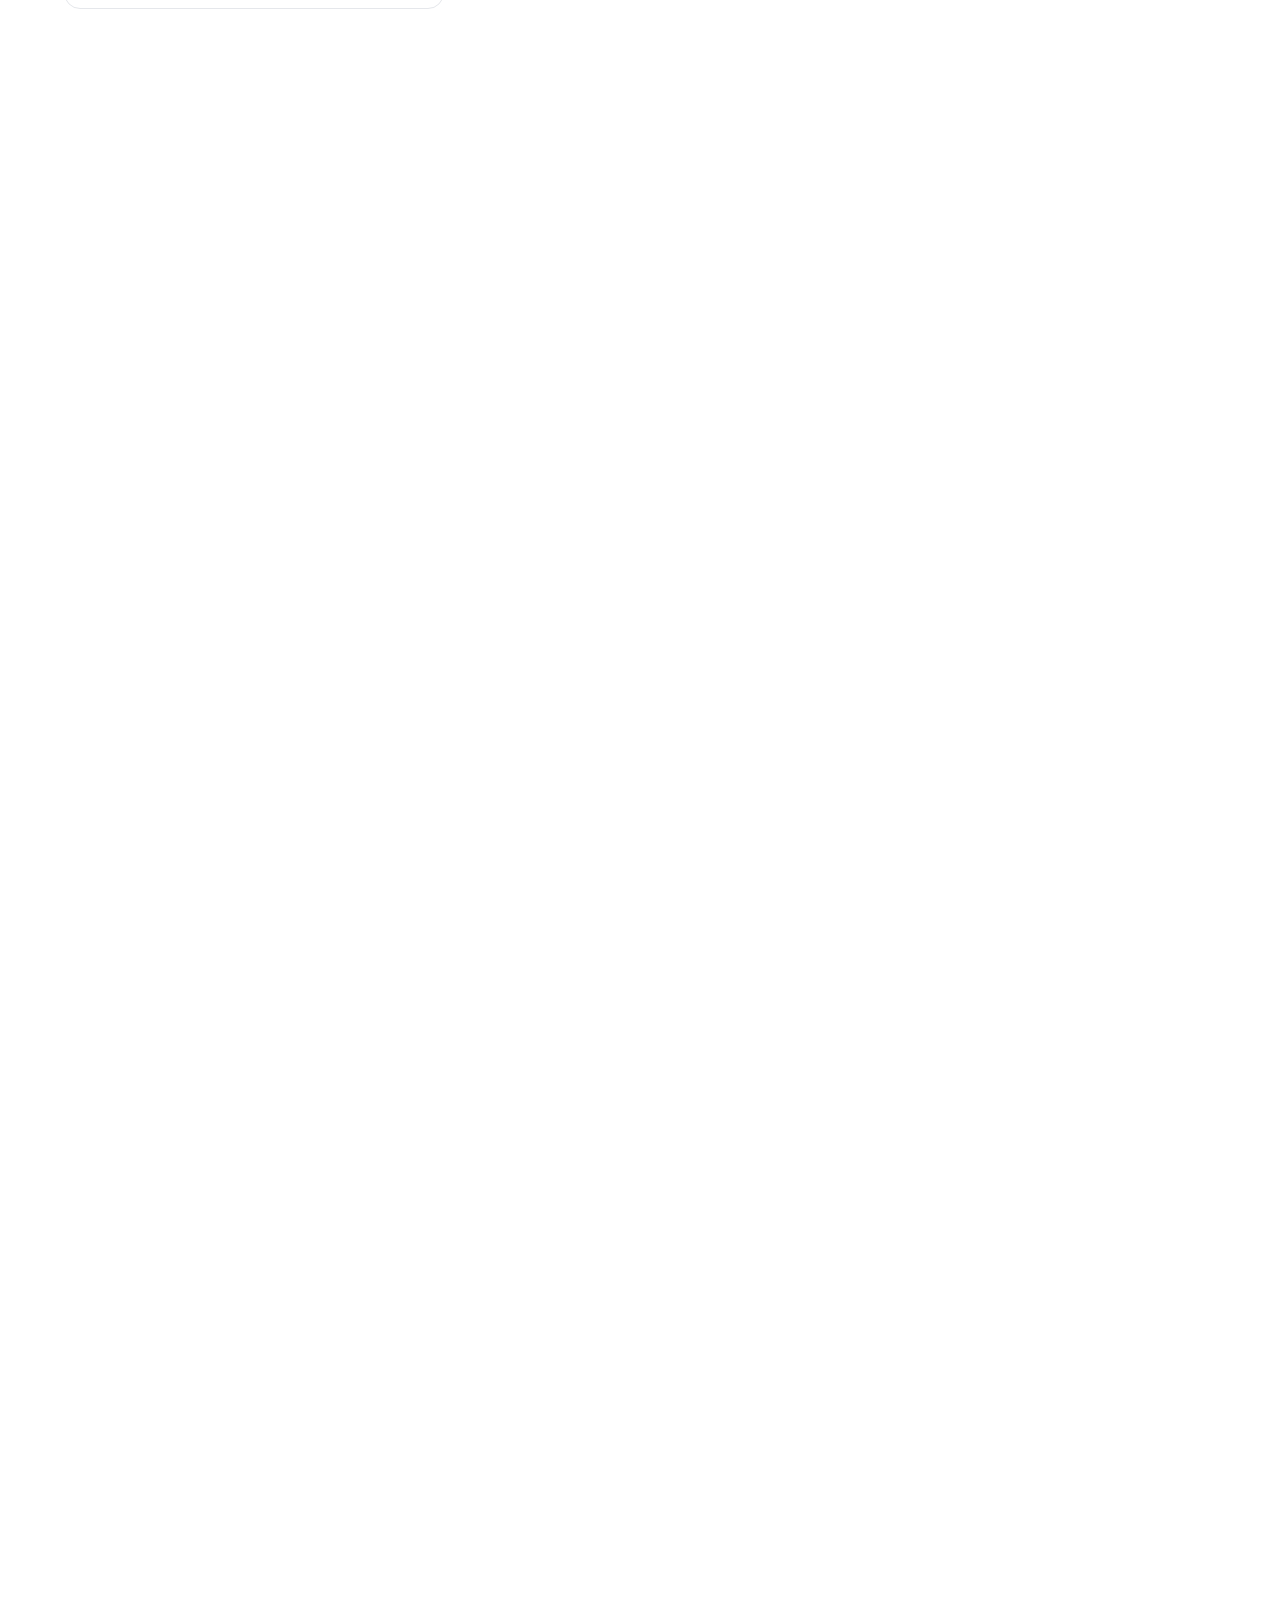
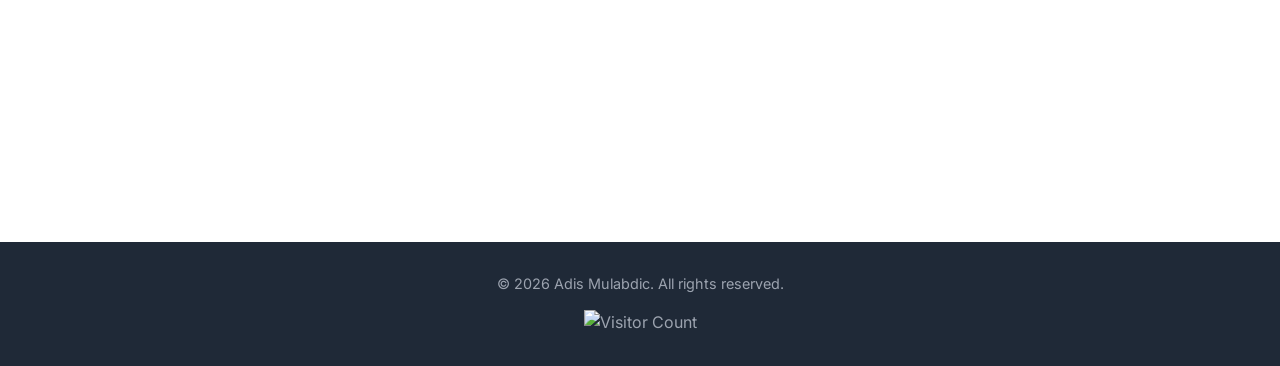
==== commit 1e2424b9: "Add NexaDemo iOS beta CTA" ====
--- a/index.html
+++ b/index.html
@@ -369,6 +369,10 @@
                         NexaDemo is an iOS 26-only productivity and AI companion app that combines authentication, AI chat, camera-based object recognition, voice note transcription, smart reminder alarms, focus sessions with app and website blocking, real-time voice calls, premium subscriptions, widgets, and Live Activities. It uses a custom backend plus modern Apple frameworks to turn everyday actions into assistant-driven flows.
                     </p>
 
+                    <div class="project-links">
+                        <a href="https://testflight.apple.com/join/DxUcbSt5" target="_blank" class="project-link demo-project-link">Try now on iOS Beta</a>
+                    </div>
+
                     <div class="demo-project-block">
                         <h4>Purpose</h4>
                         <p>
--- a/styles.css
+++ b/styles.css
@@ -620,6 +620,14 @@
     line-height: 1.75;
 }
 
+.demo-project-link {
+    display: inline-flex;
+    align-items: center;
+    line-height: 1.2;
+    font-weight: 700;
+    letter-spacing: 0.015em;
+}
+
 .demo-project-block {
     padding-top: 18px;
     border-top: 1px solid rgba(148, 163, 184, 0.24);
@@ -838,6 +846,11 @@
     text-decoration: underline;
 }
 
+.project-link.demo-project-link {
+    font-size: 2rem;
+    line-height: 1.1;
+}
+
 /* Testimonials Section */
 .testimonials-grid {
     display: grid;
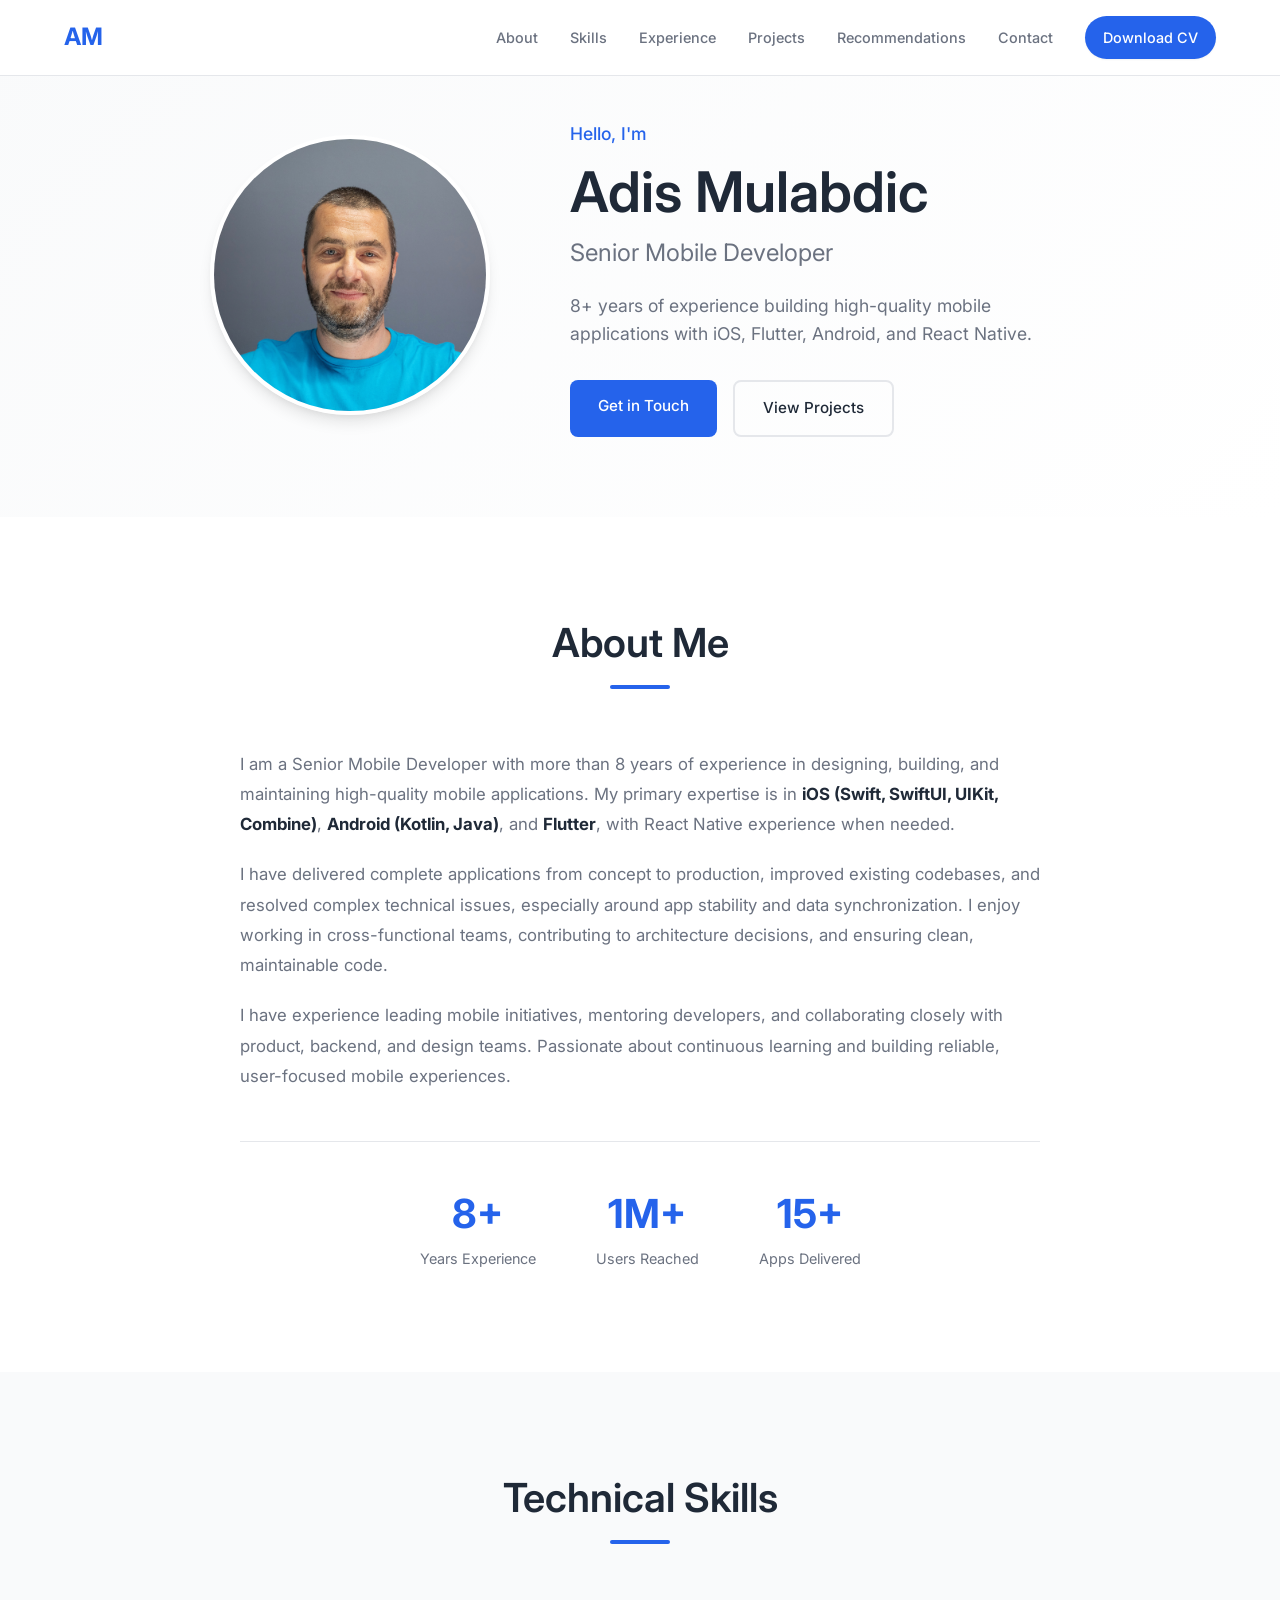
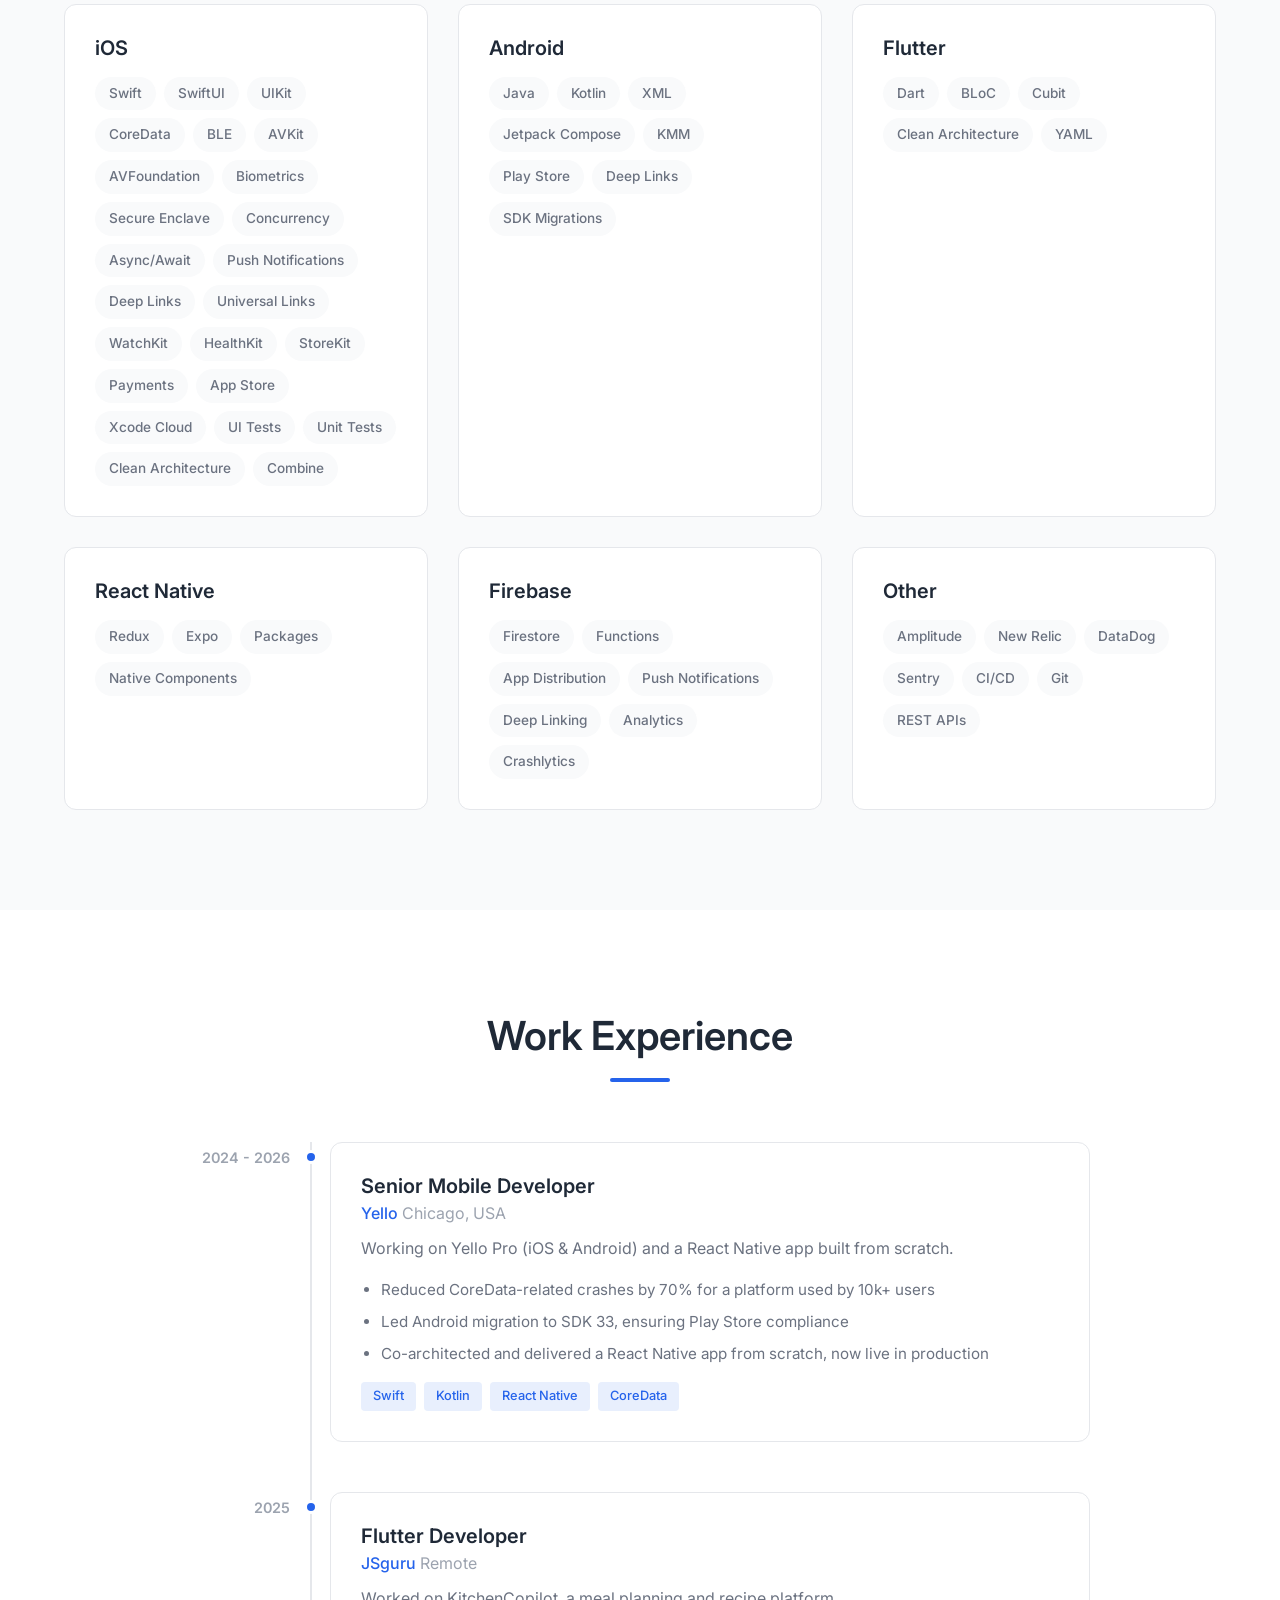
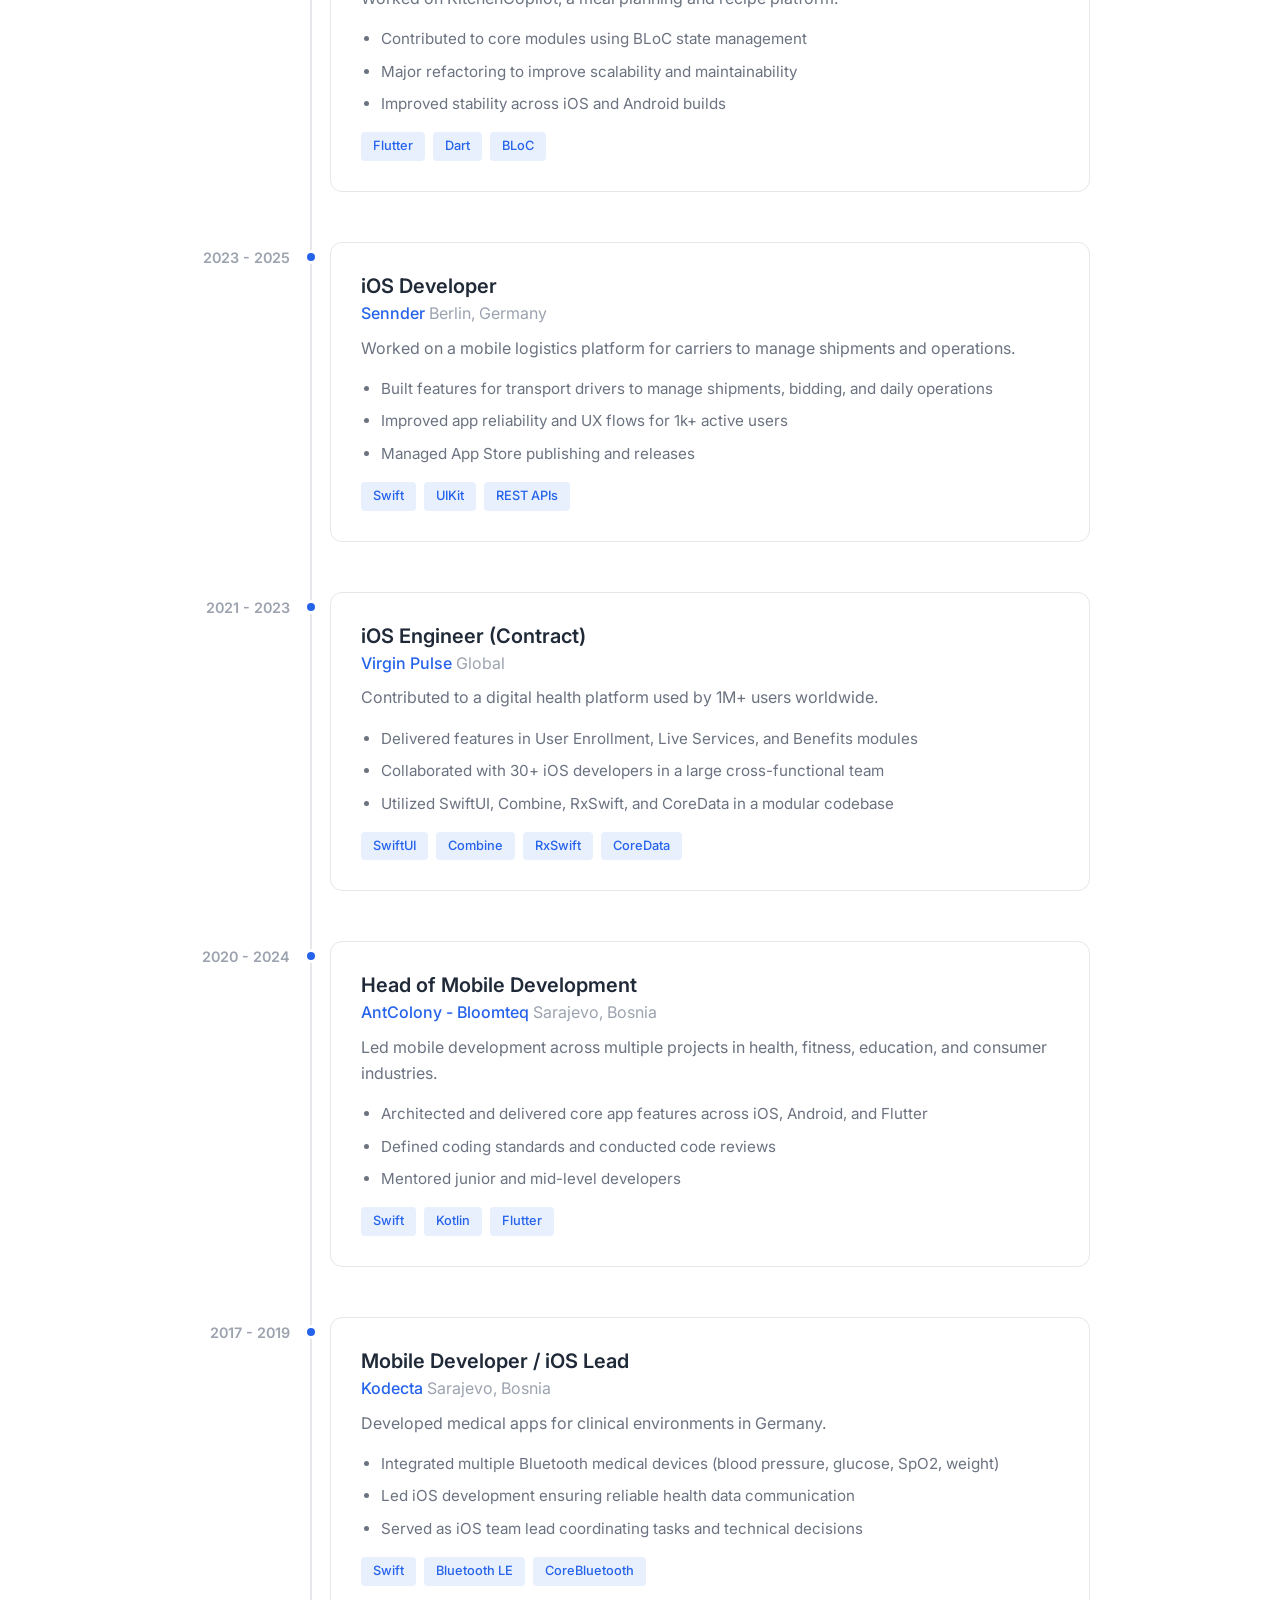
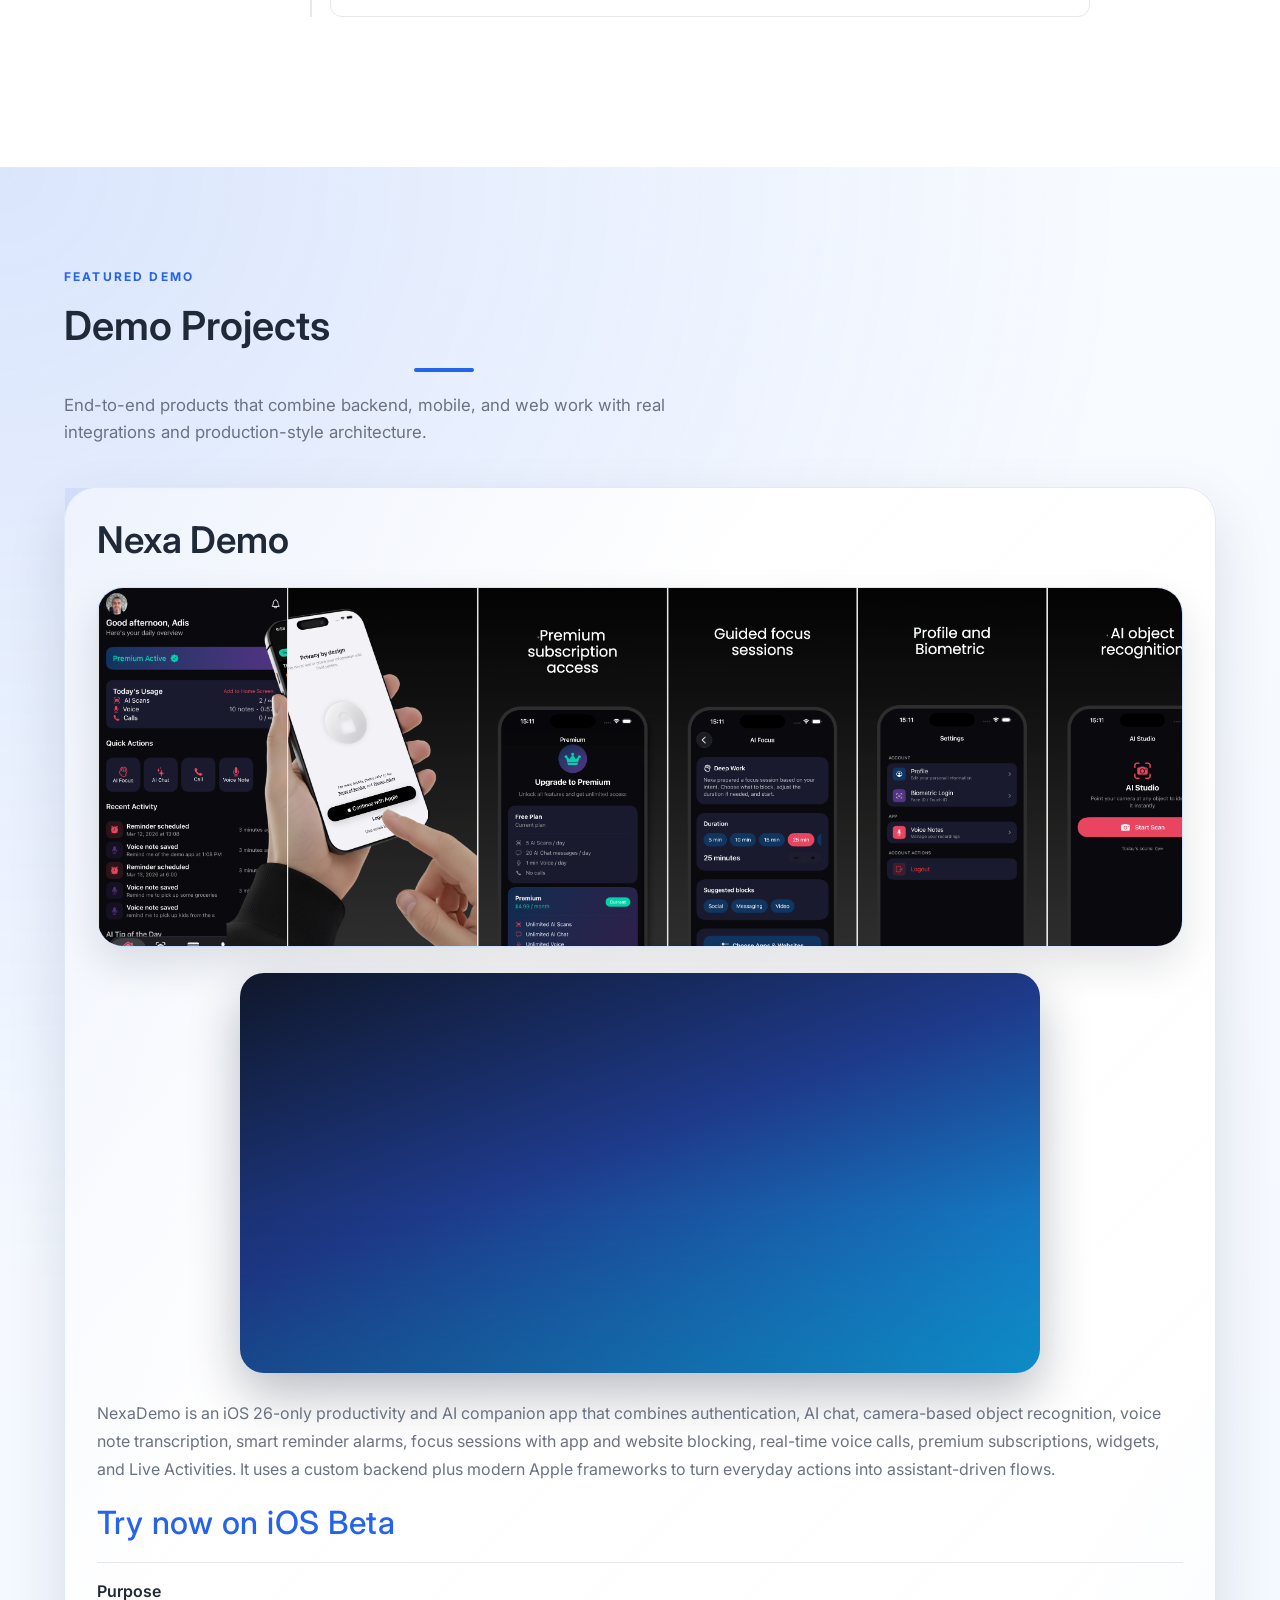
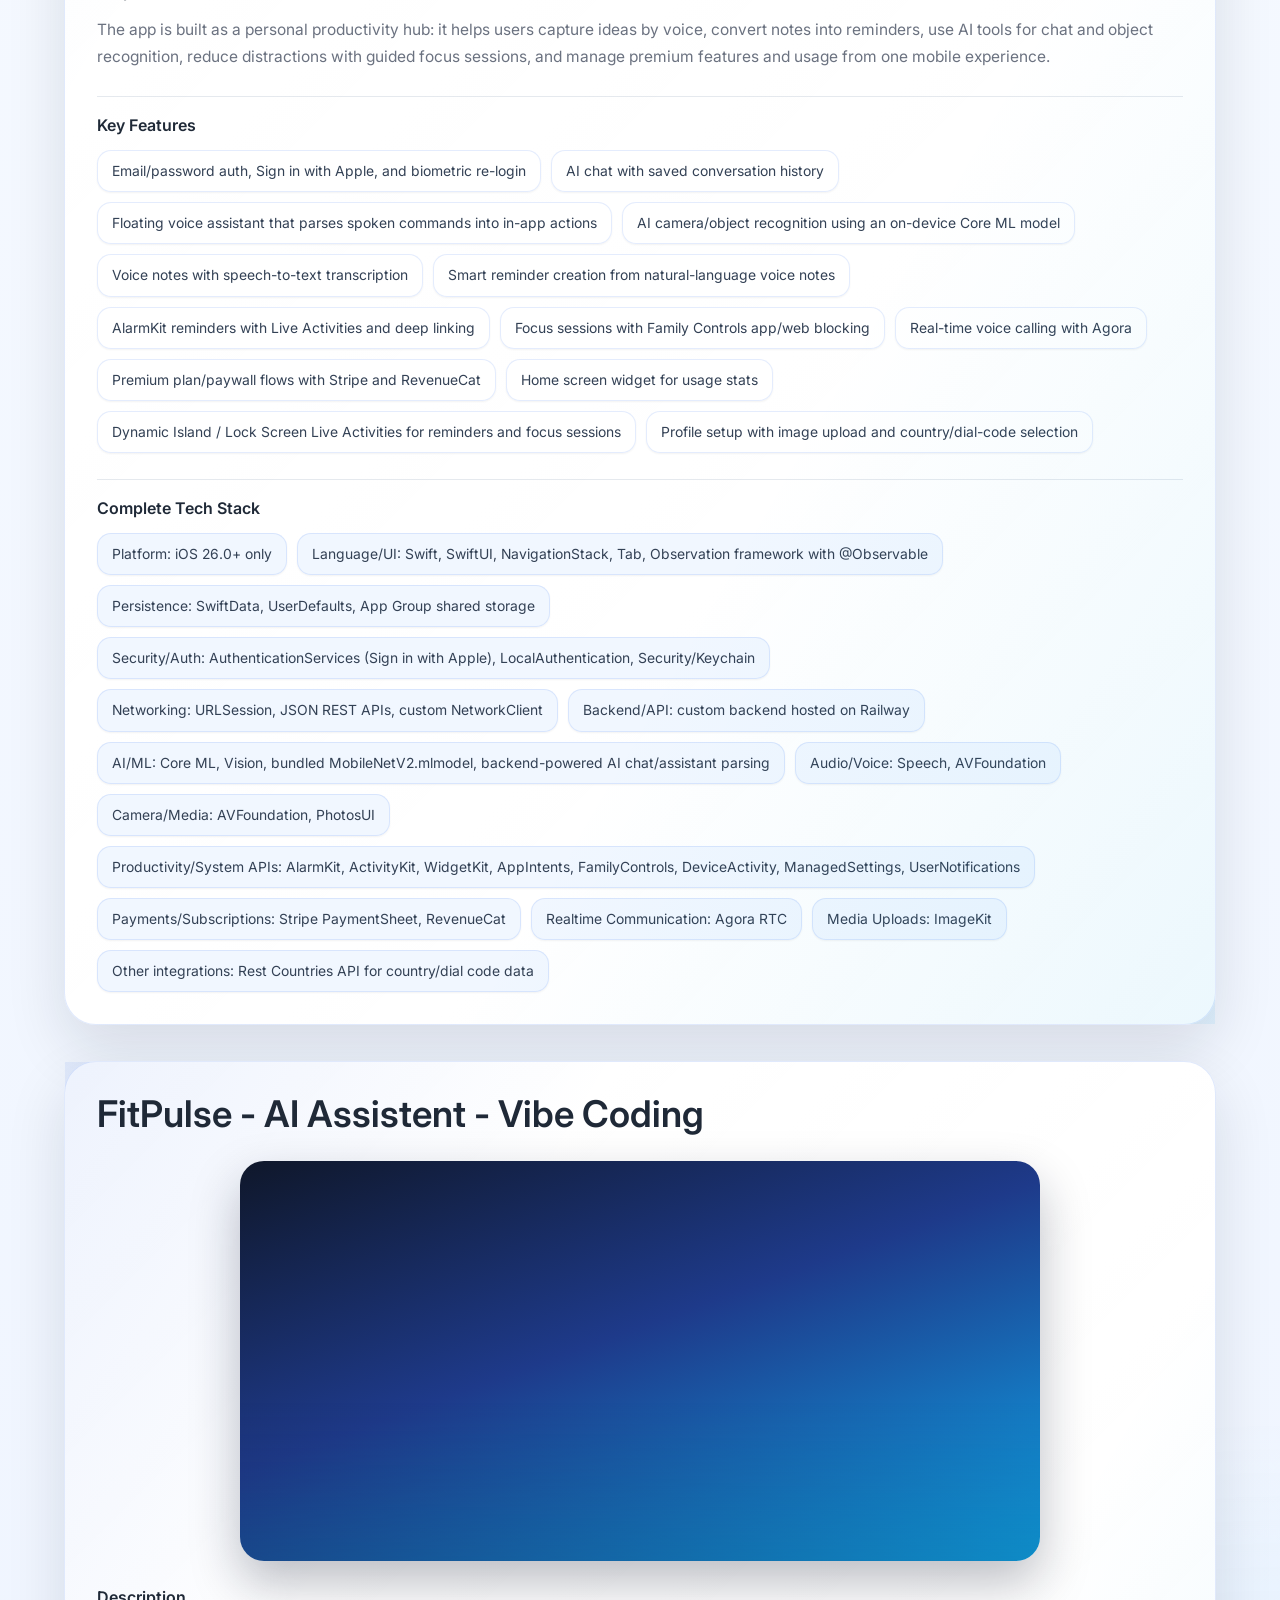
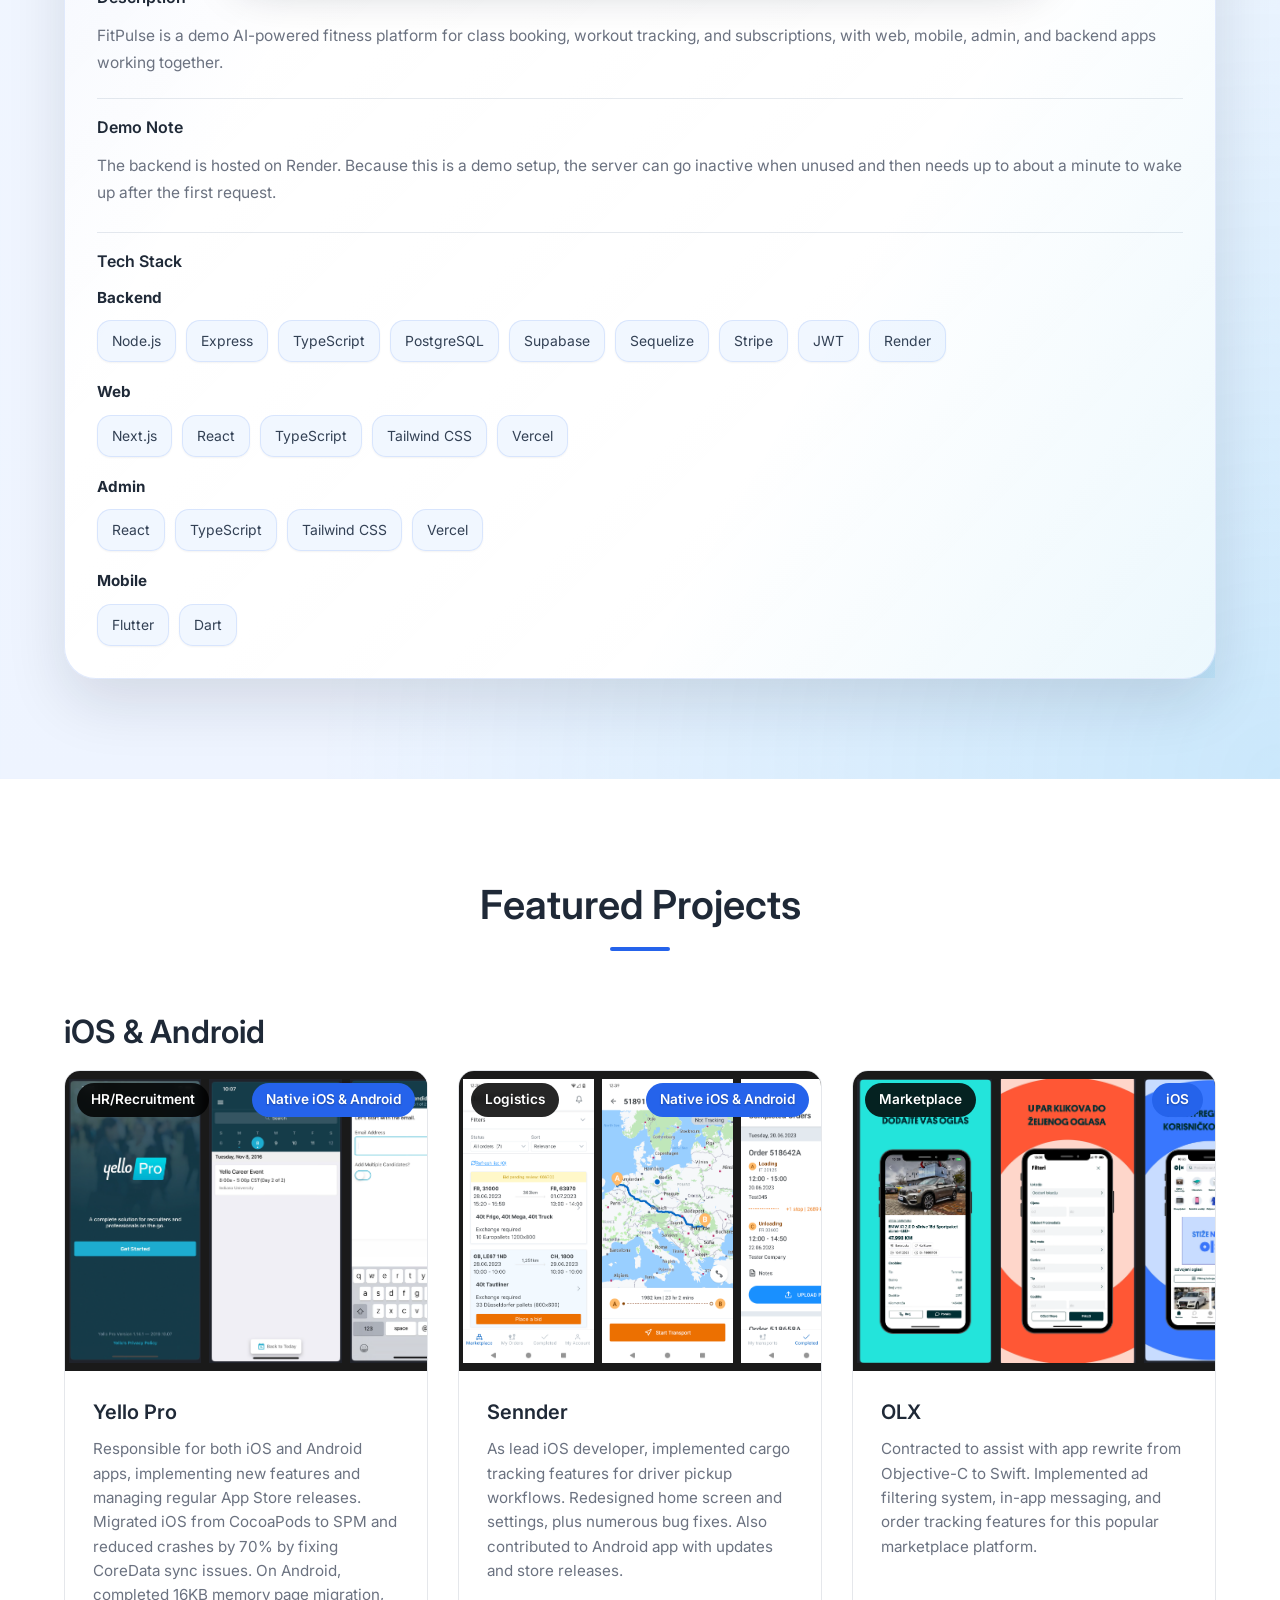
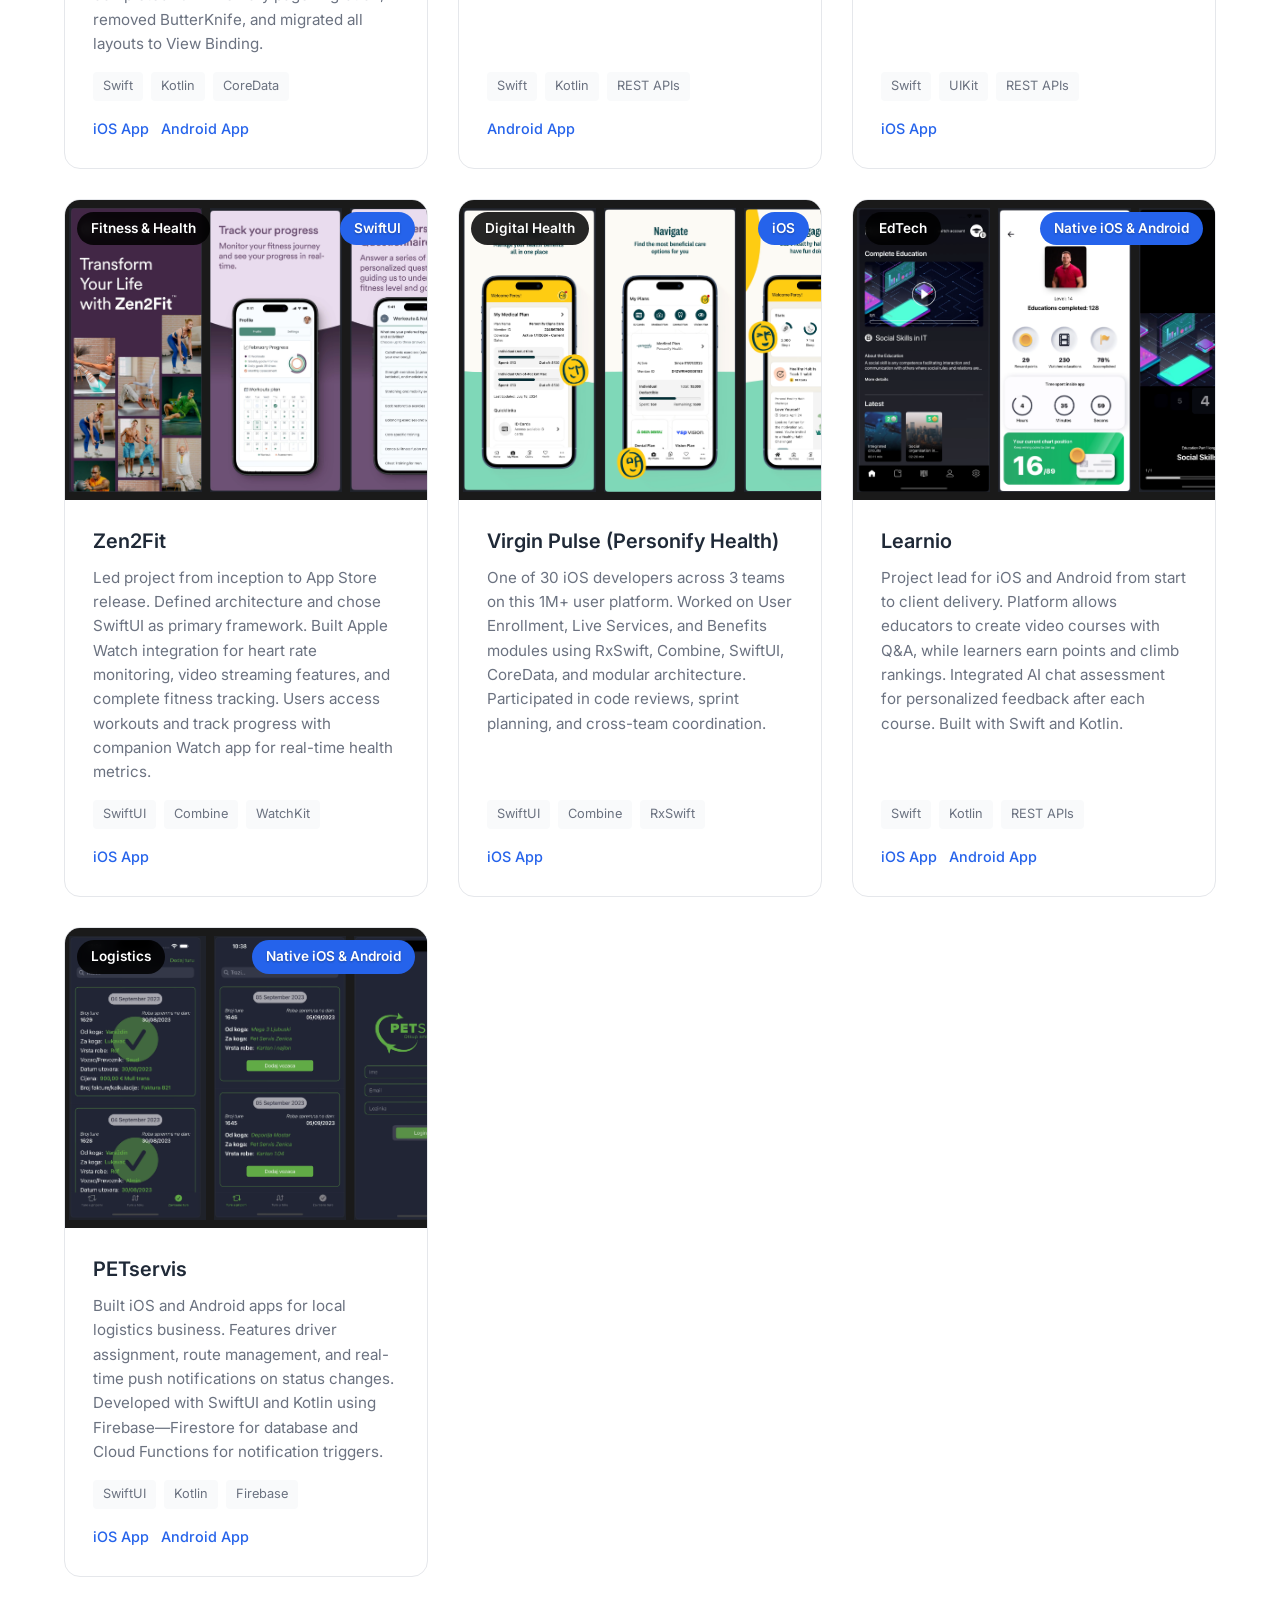
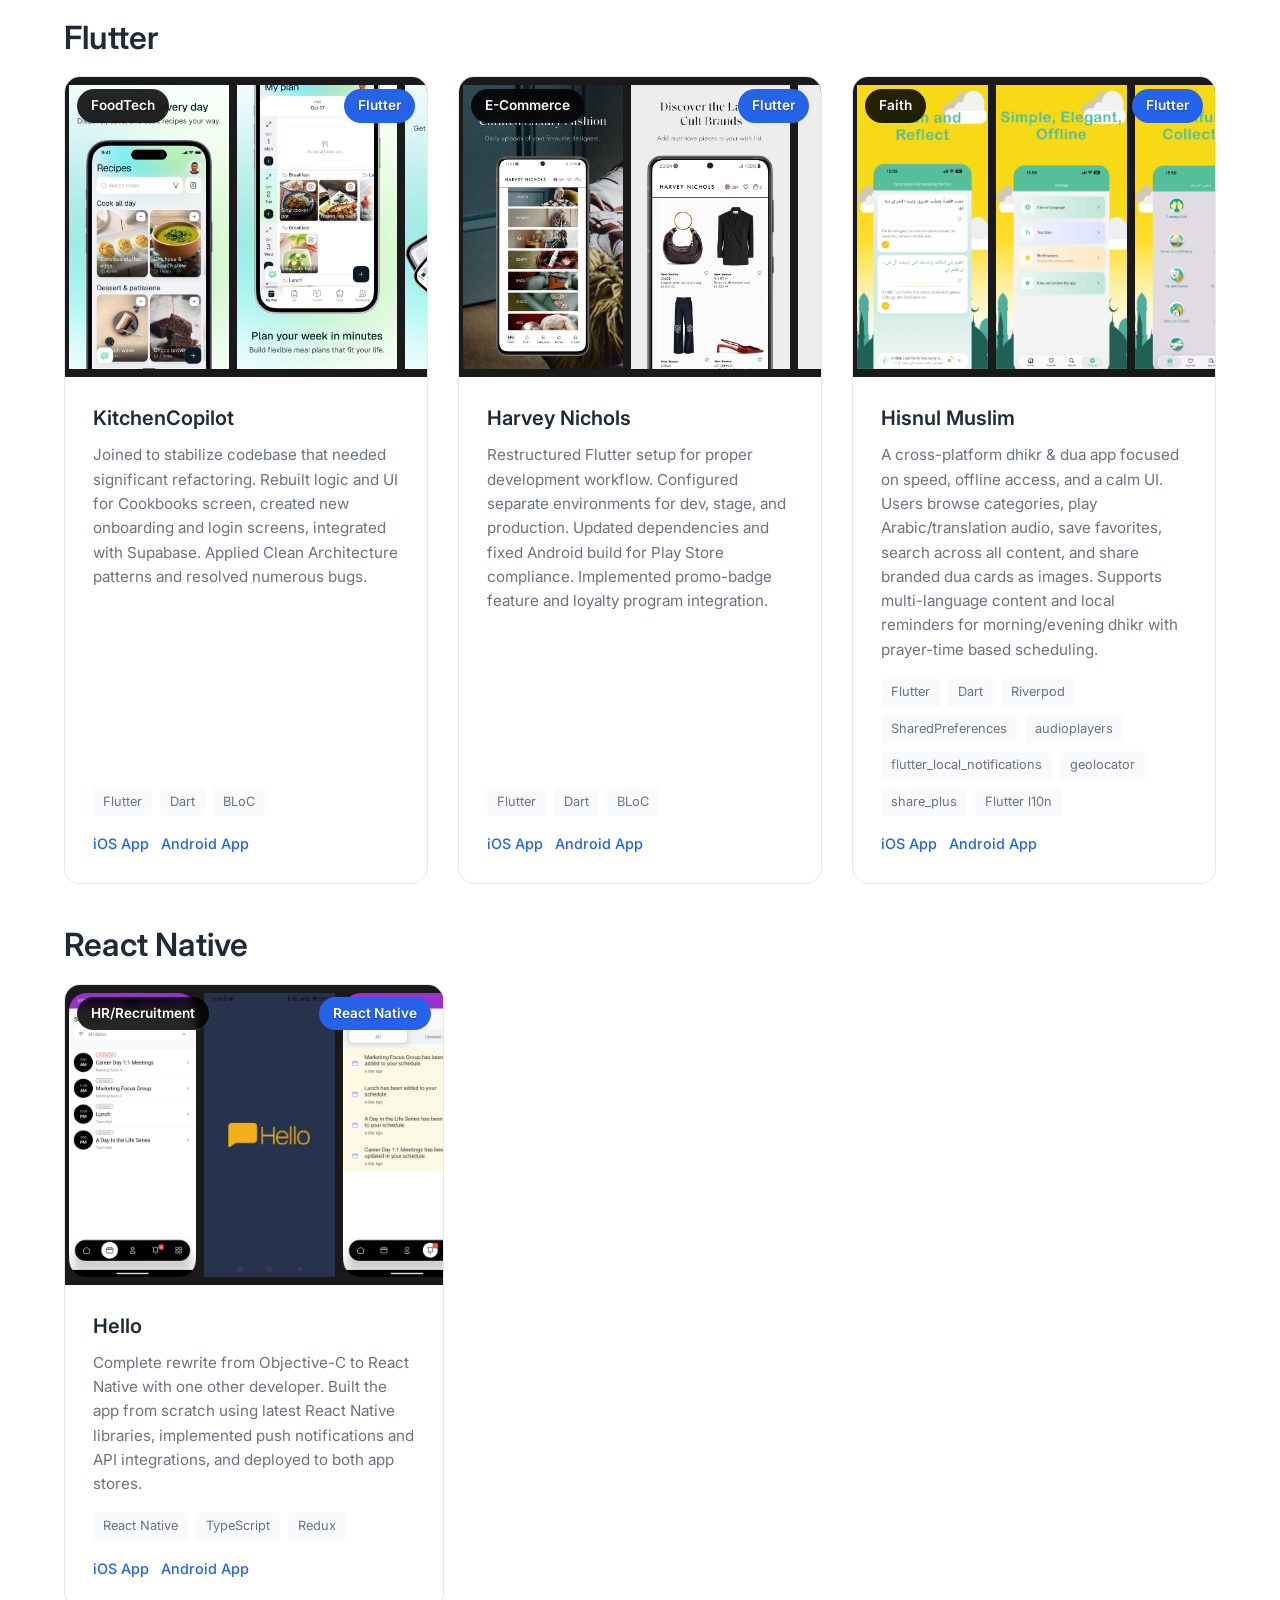
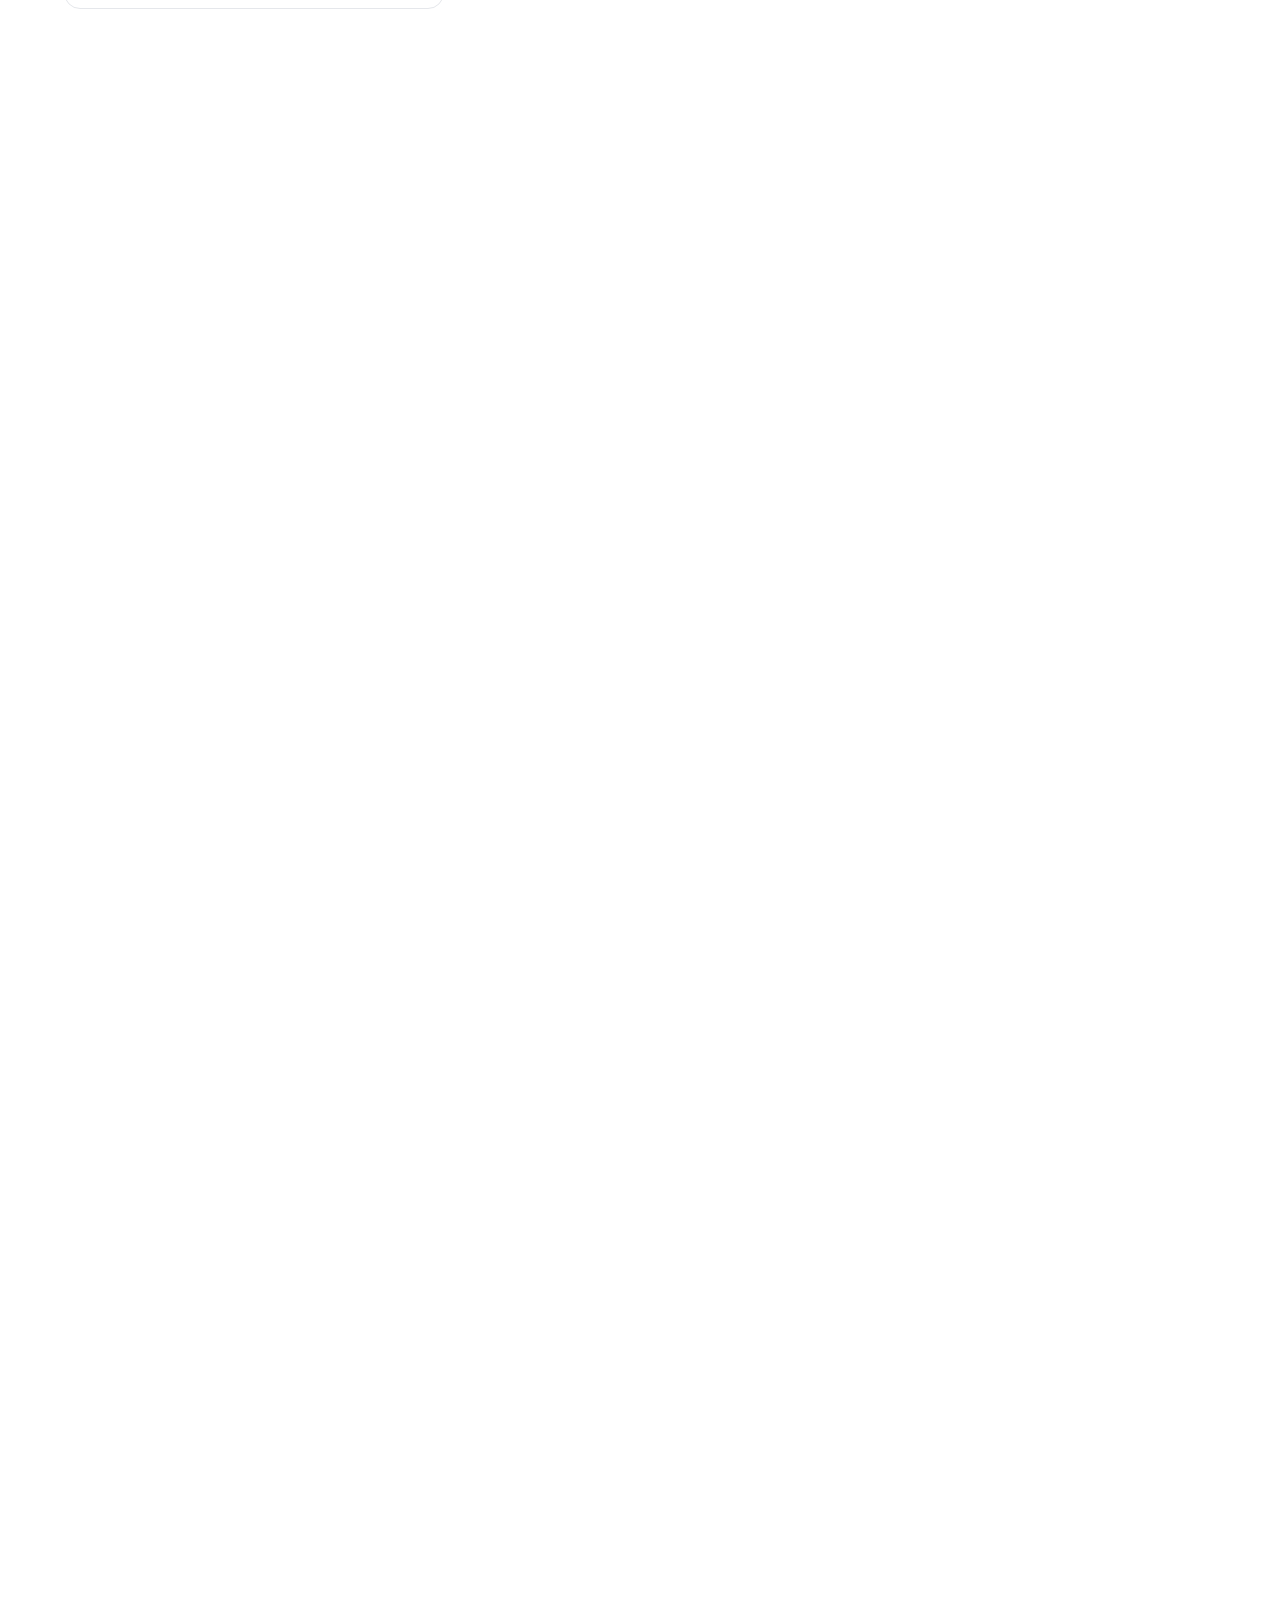
==== commit c233f299: "Add NearBLE privacy policy to homepage" ====
--- a/index.html
+++ b/index.html
@@ -10,6 +10,84 @@
     <link rel="preconnect" href="https://fonts.googleapis.com">
     <link rel="preconnect" href="https://fonts.gstatic.com" crossorigin>
     <link href="https://fonts.googleapis.com/css2?family=Inter:wght@300;400;500;600;700&display=swap" rel="stylesheet">
+    <style>
+        .legal-section {
+            padding-top: 0;
+        }
+
+        .legal-card {
+            max-width: 860px;
+            margin: 0 auto;
+            background: #ffffff;
+            border: 1px solid #e5e7eb;
+            border-radius: 28px;
+            box-shadow: 0 20px 40px rgba(15, 23, 42, 0.08);
+            overflow: hidden;
+        }
+
+        .legal-header {
+            padding: 40px 40px 24px;
+            background: linear-gradient(135deg, #0b2136, #0a3a57);
+            color: #ffffff;
+        }
+
+        .legal-kicker {
+            display: inline-flex;
+            align-items: center;
+            padding: 8px 12px;
+            border-radius: 999px;
+            background: rgba(255, 255, 255, 0.12);
+            font-size: 0.875rem;
+            font-weight: 600;
+            margin-bottom: 18px;
+        }
+
+        .legal-header h2 {
+            color: #ffffff;
+            margin-bottom: 10px;
+        }
+
+        .legal-header p,
+        .legal-meta {
+            color: rgba(255, 255, 255, 0.78);
+        }
+
+        .legal-body {
+            padding: 36px 40px 40px;
+        }
+
+        .legal-body section + section {
+            margin-top: 24px;
+        }
+
+        .legal-body h3 {
+            font-size: 1.1rem;
+            margin-bottom: 10px;
+            color: #111827;
+        }
+
+        .legal-body ul {
+            margin-left: 20px;
+            color: #4b5563;
+        }
+
+        .legal-body li + li {
+            margin-top: 8px;
+        }
+
+        .legal-body p,
+        .legal-body li {
+            color: #4b5563;
+        }
+
+        @media (max-width: 640px) {
+            .legal-header,
+            .legal-body {
+                padding-left: 22px;
+                padding-right: 22px;
+            }
+        }
+    </style>
 </head>
 <body>
     <nav class="navbar">
@@ -956,6 +1034,75 @@
         </div>
     </section>
 
+
+    <section id="nearble-privacy" class="section legal-section">
+        <div class="container">
+            <div class="legal-card">
+                <div class="legal-header">
+                    <div class="legal-kicker">NearBLE</div>
+                    <h2>Privacy Policy</h2>
+                    <p>This Privacy Policy explains how NearBLE handles information when you use the app.</p>
+                    <p class="legal-meta">Effective date: March 28, 2026</p>
+                </div>
+
+                <div class="legal-body">
+                    <section>
+                        <h3>Overview</h3>
+                        <p>NearBLE is a Bluetooth Low Energy scanner that helps users discover nearby BLE devices, inspect their broadcast data, save scan history, and access AI-powered device explanations through an optional subscription.</p>
+                    </section>
+
+                    <section>
+                        <h3>Information NearBLE accesses</h3>
+                        <ul>
+                            <li>Bluetooth data required to discover nearby BLE devices, including broadcast names, signal strength, manufacturer data, advertised services, and connection state when available.</li>
+                            <li>Subscription status information provided by Apple to determine whether NearBLE Pro is active.</li>
+                            <li>Questions you submit to the AI feature together with relevant BLE context for the selected device.</li>
+                        </ul>
+                    </section>
+
+                    <section>
+                        <h3>How information is used</h3>
+                        <ul>
+                            <li>To scan for and display nearby BLE devices.</li>
+                            <li>To save scan history and favorites locally on your device.</li>
+                            <li>To provide AI explanations for BLE devices when you use the Ask AI feature.</li>
+                            <li>To restore and manage subscription access through Apple.</li>
+                        </ul>
+                    </section>
+
+                    <section>
+                        <h3>Data storage</h3>
+                        <p>NearBLE stores scan history, favorites, and related app data locally on your device unless otherwise stated. NearBLE does not require account creation to use the core scanning experience.</p>
+                    </section>
+
+                    <section>
+                        <h3>AI feature</h3>
+                        <p>When you use Ask AI, the question you type and relevant BLE device context are sent to a third-party AI provider to generate a response. Do not submit sensitive personal information through the AI chat.</p>
+                    </section>
+
+                    <section>
+                        <h3>Third-party services</h3>
+                        <p>NearBLE may rely on Apple services such as StoreKit for subscriptions and system purchase handling, and on a third-party AI provider for Ask AI responses.</p>
+                    </section>
+
+                    <section>
+                        <h3>Your choices</h3>
+                        <ul>
+                            <li>You can deny Bluetooth permission, but scanning features will not work.</li>
+                            <li>You can stop using the AI feature at any time.</li>
+                            <li>You can manage or cancel your subscription in your Apple Account settings.</li>
+                        </ul>
+                    </section>
+
+                    <section>
+                        <h3>Contact</h3>
+                        <p>If you have questions about this Privacy Policy, please contact the developer through the support information provided with the app listing.</p>
+                    </section>
+                </div>
+            </div>
+        </div>
+    </section>
+
     <footer class="footer">
         <div class="container">
             <p>&copy; 2026 Adis Mulabdic. All rights reserved.</p>
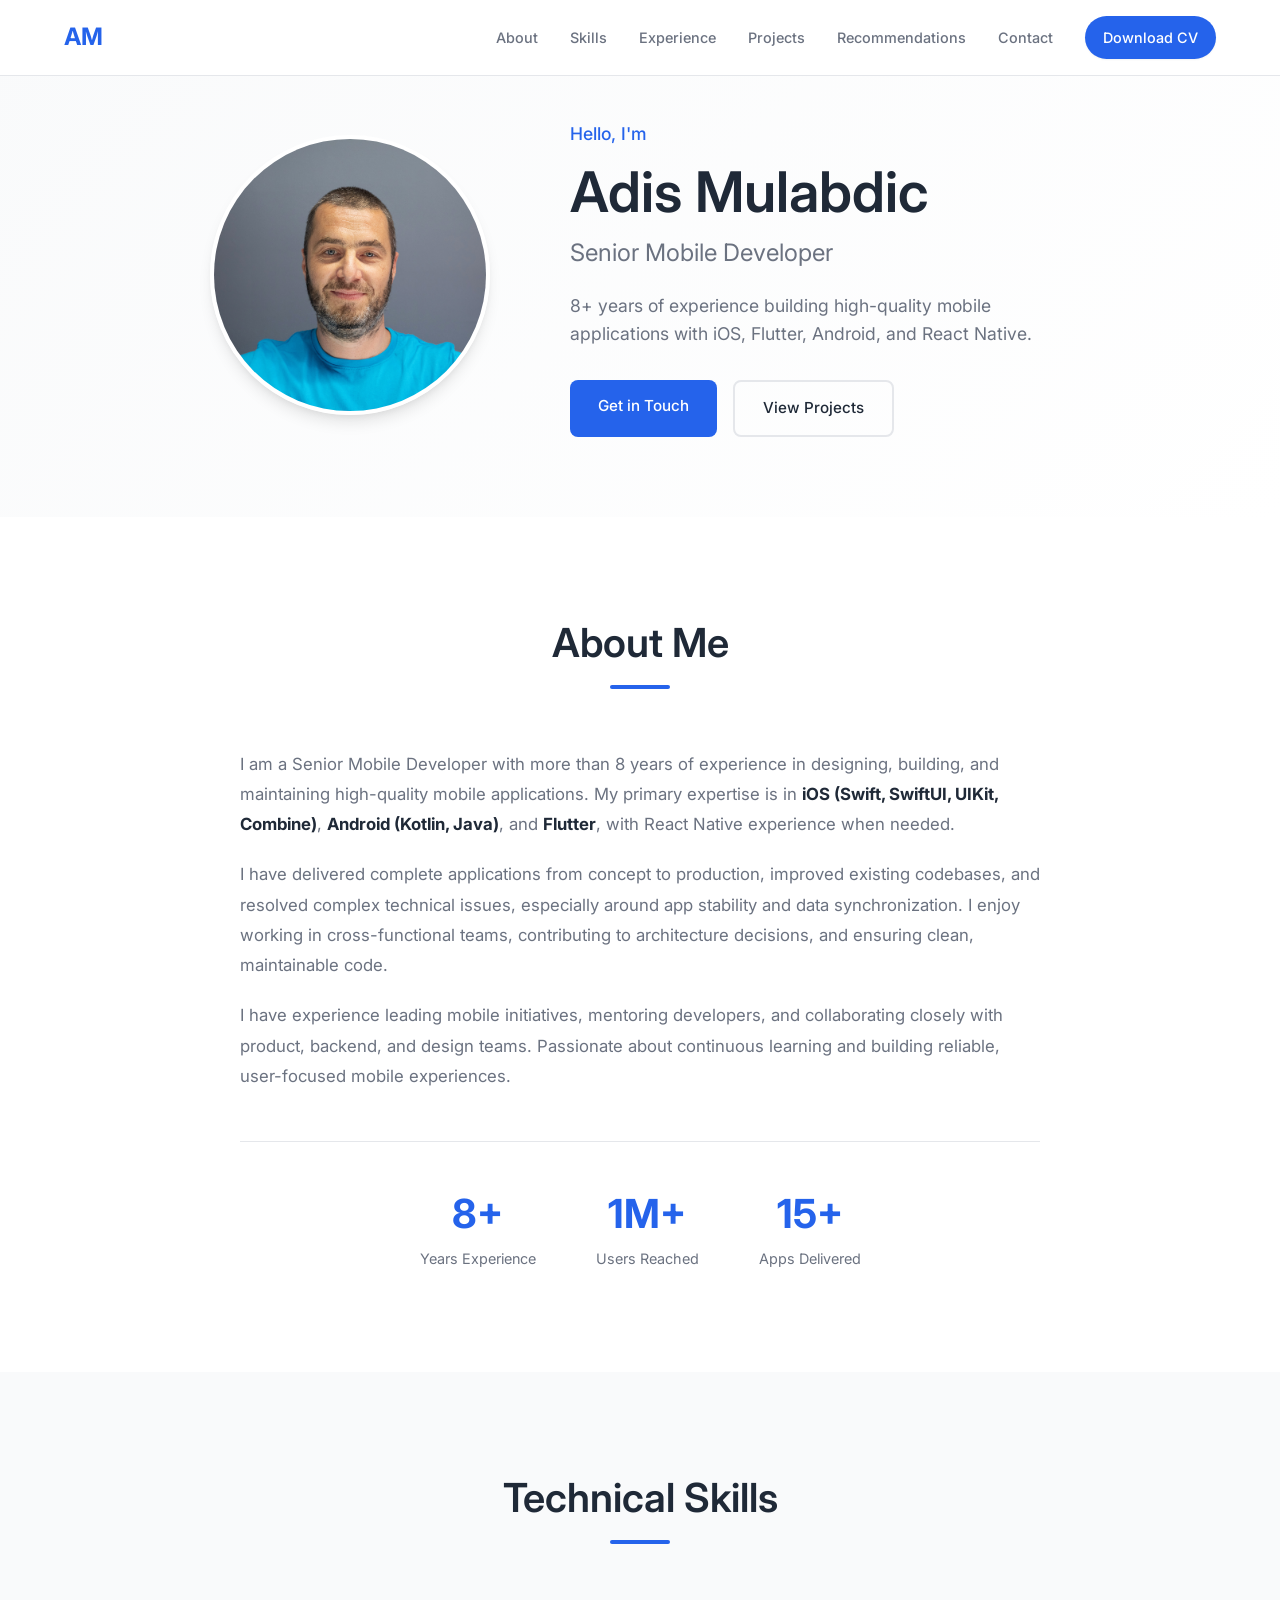
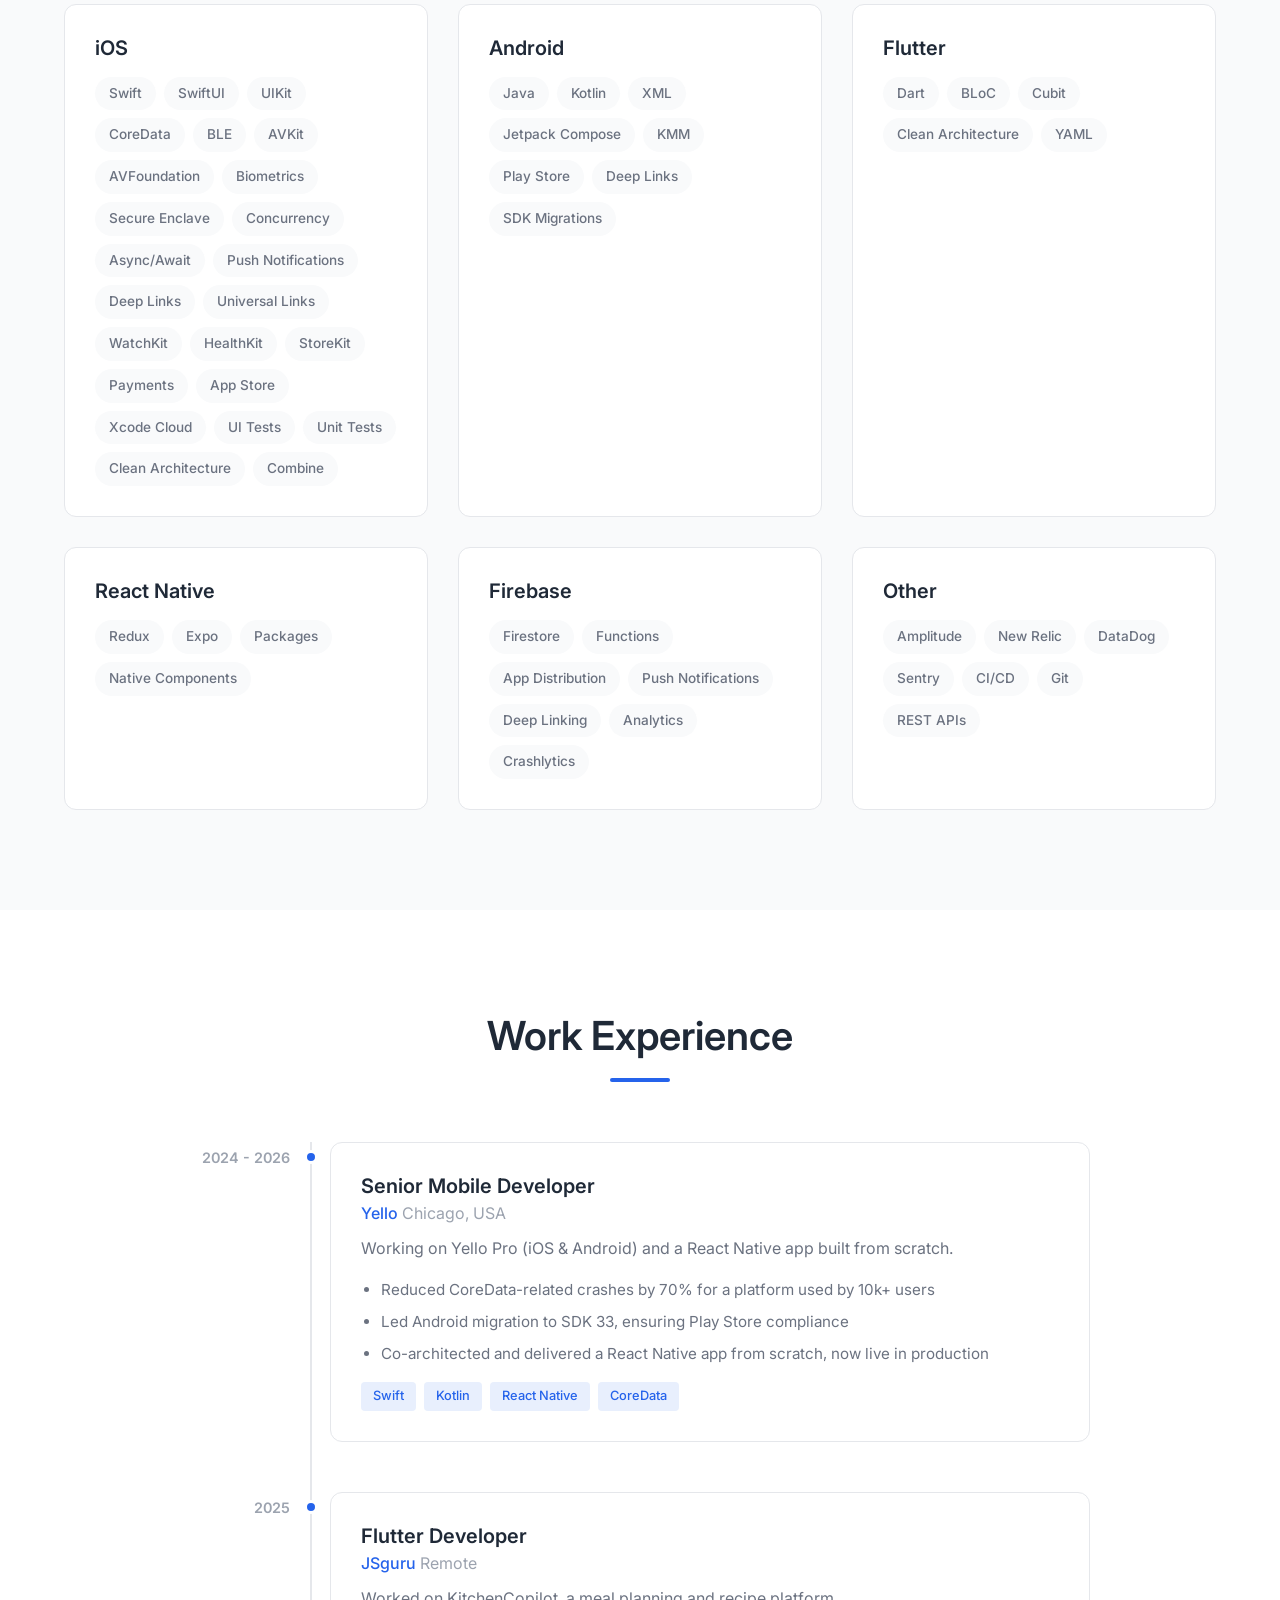
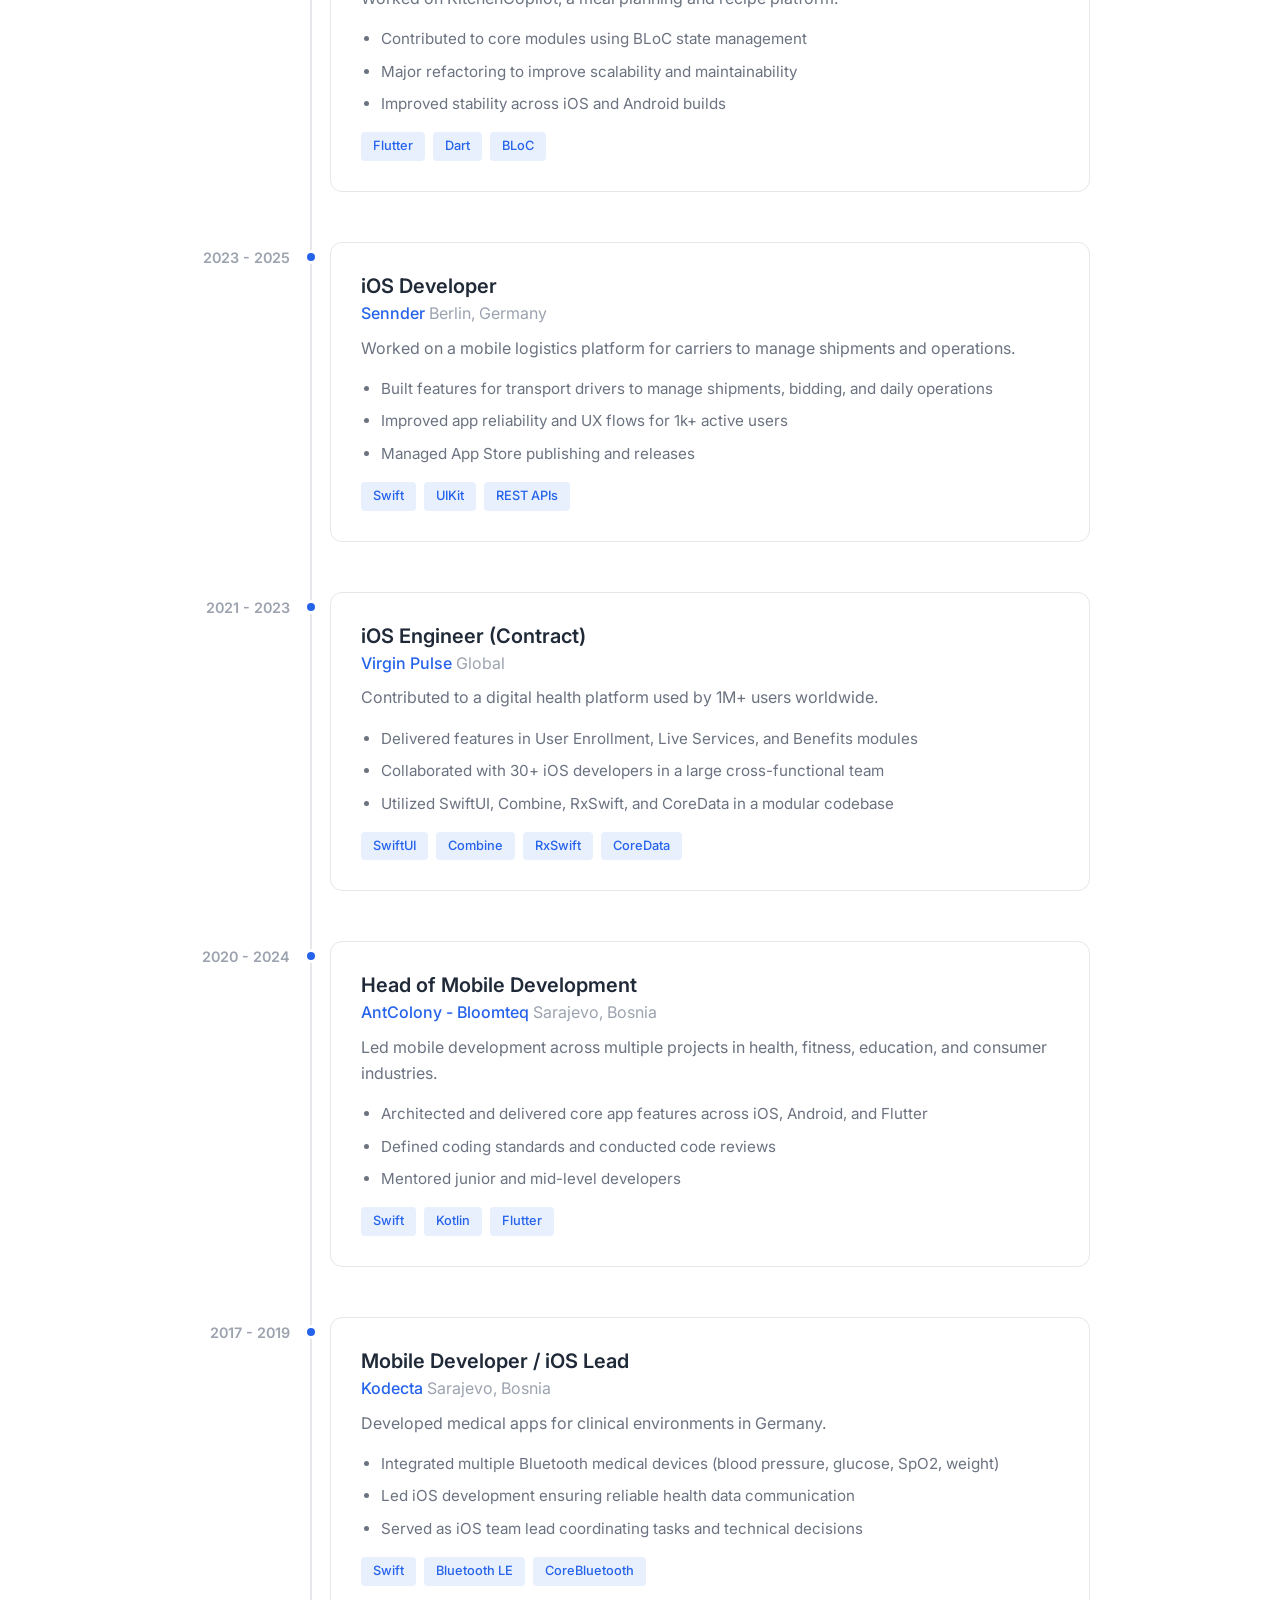
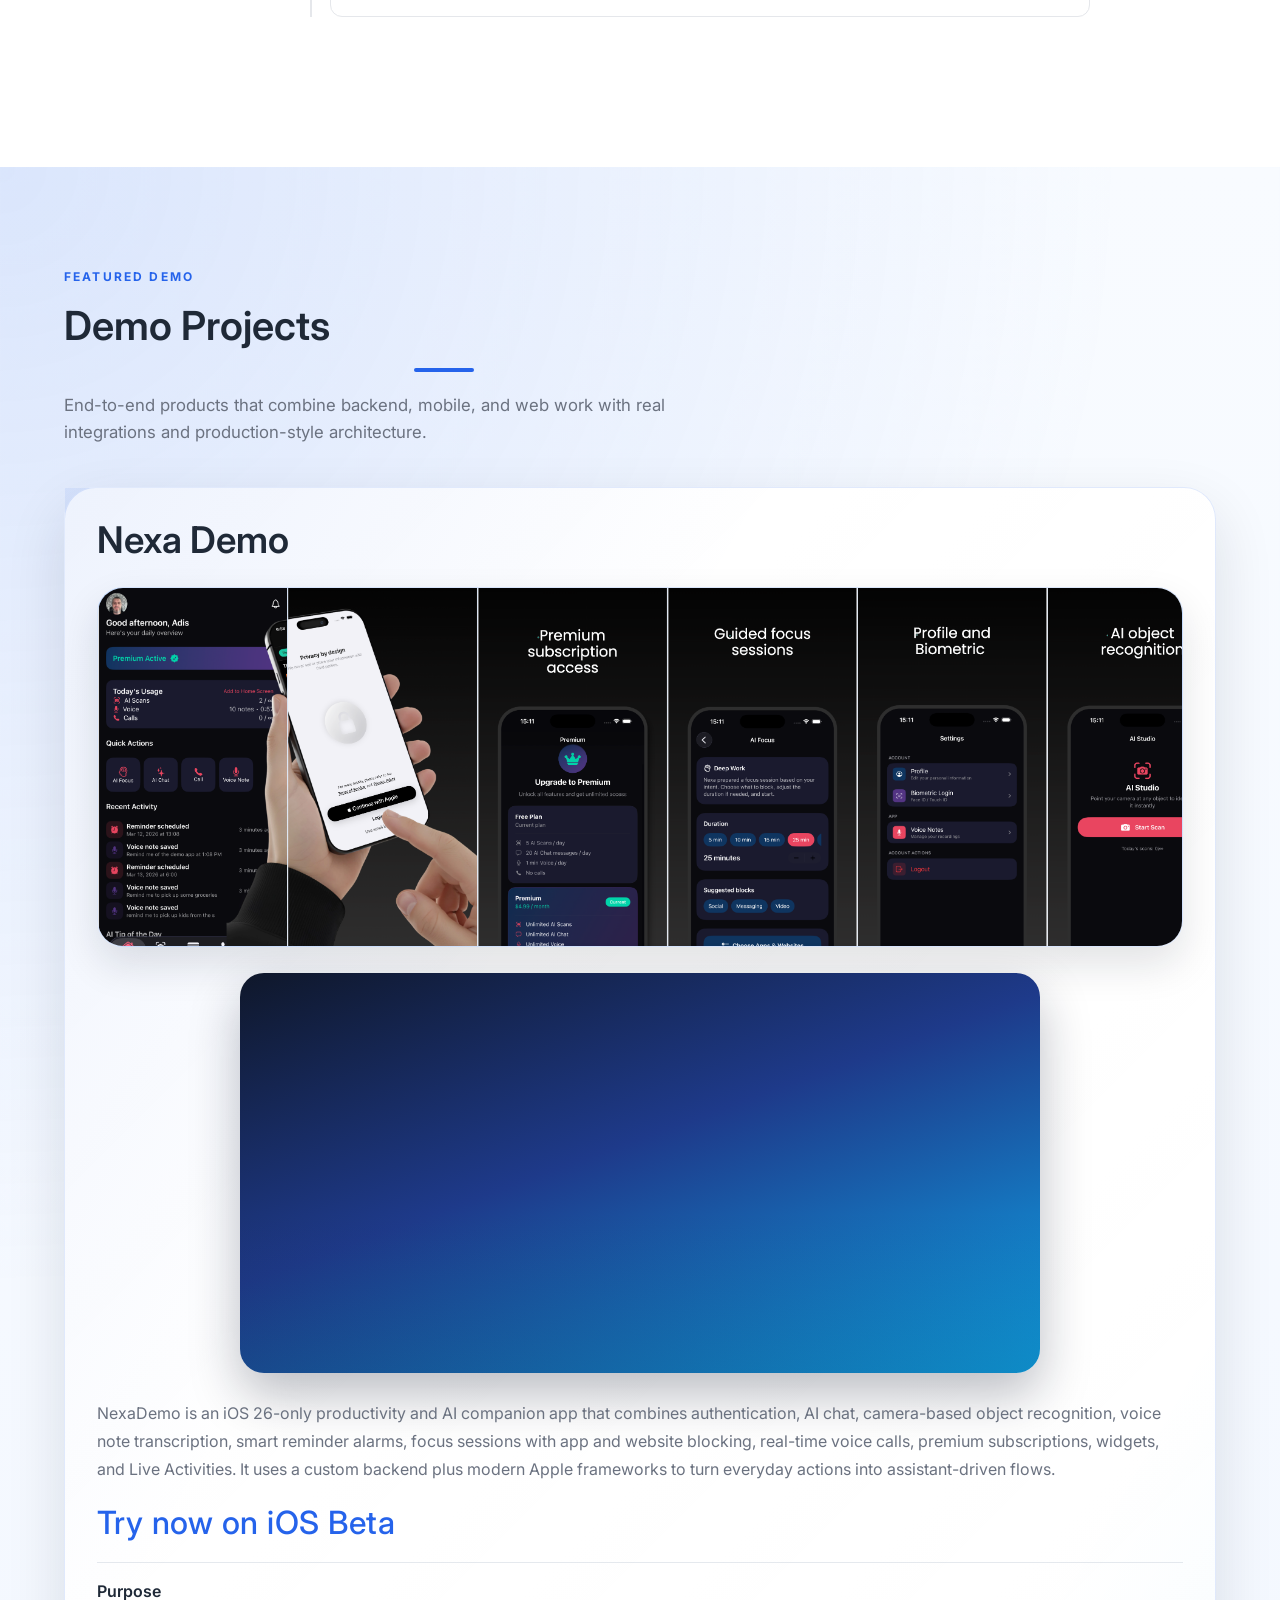
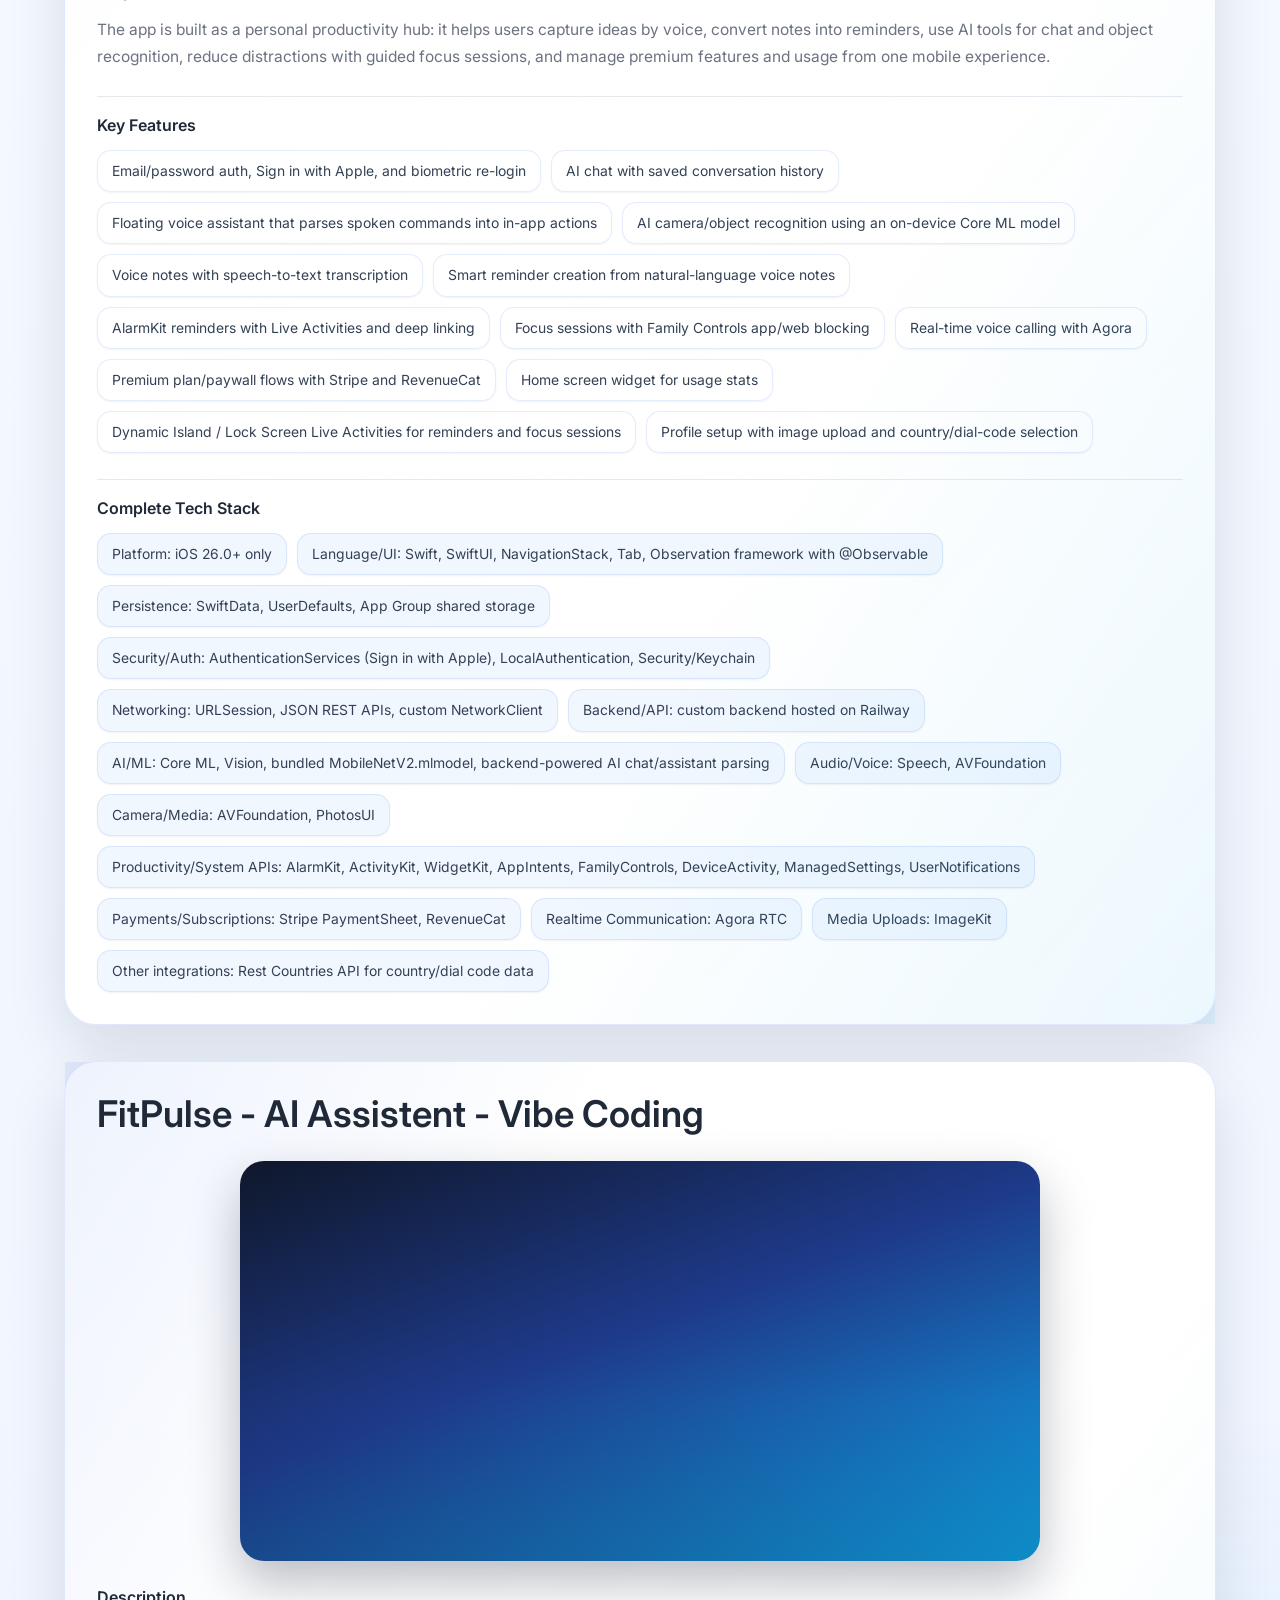
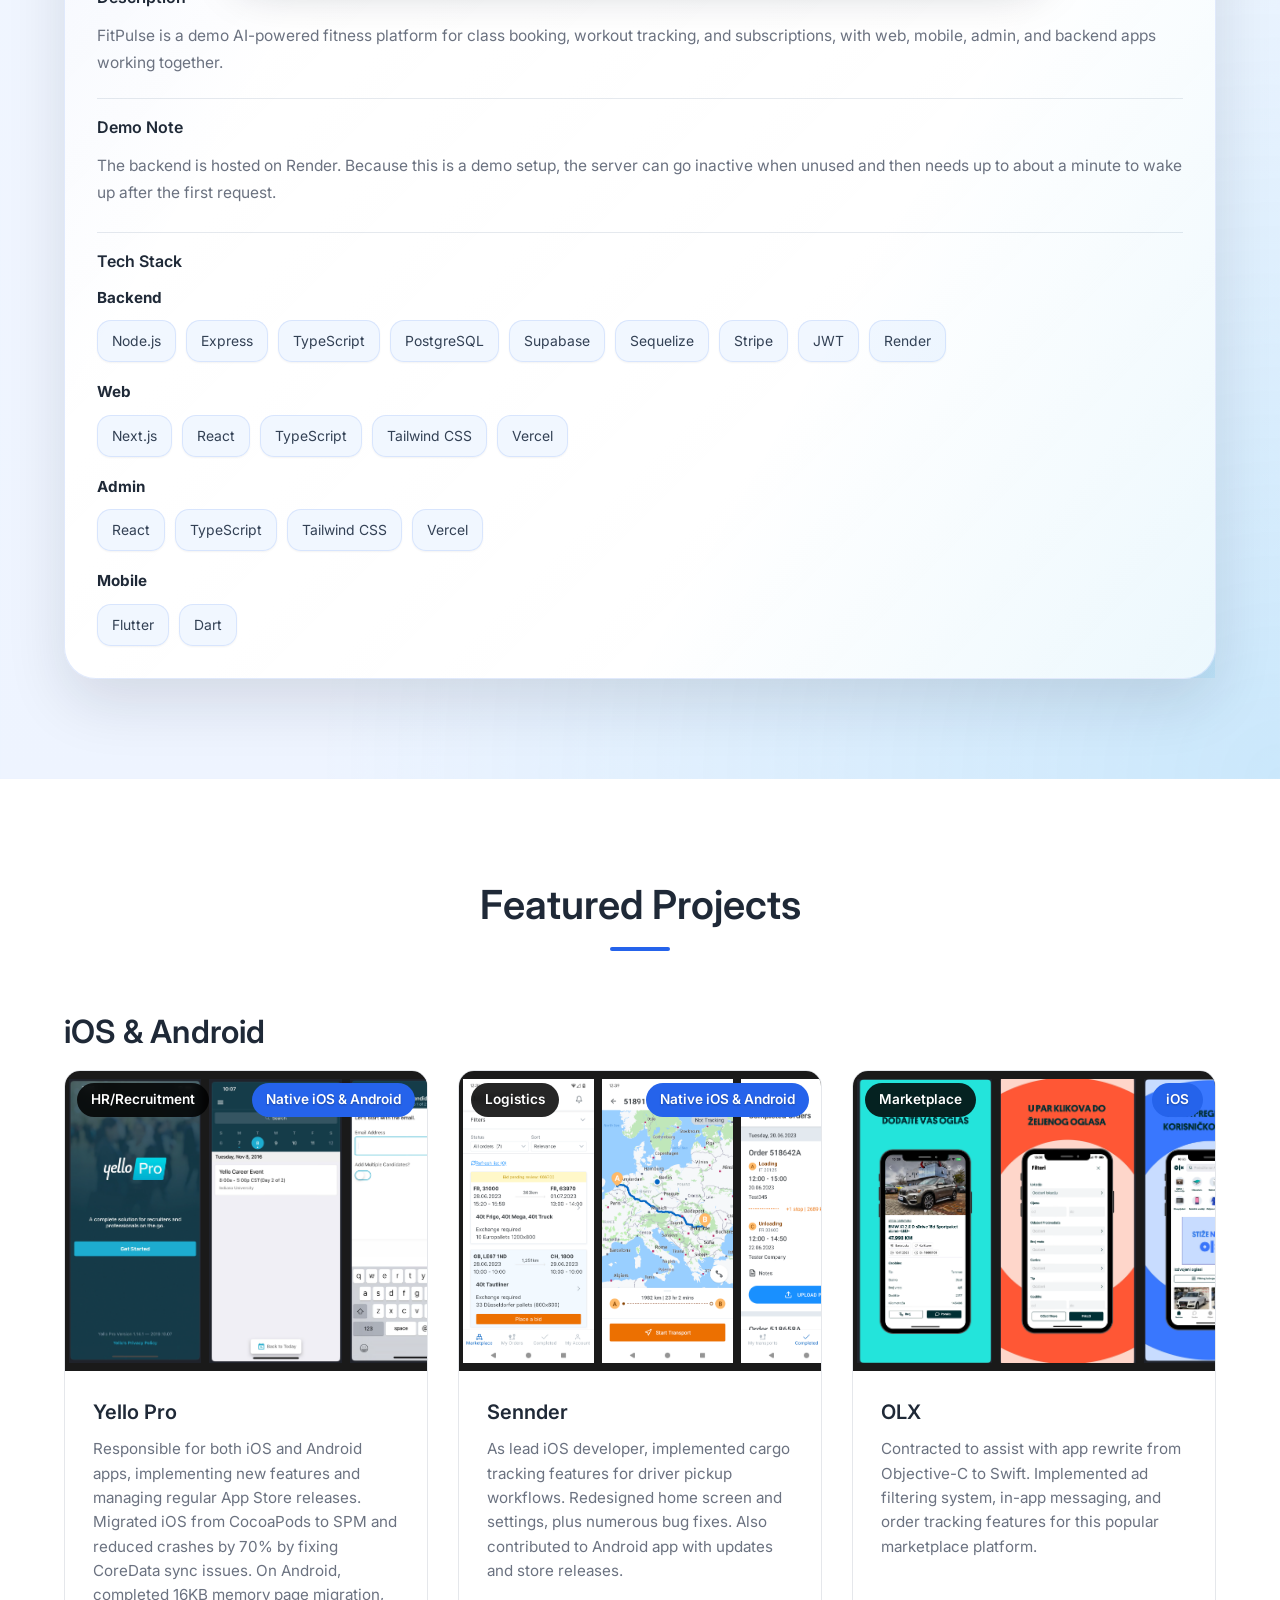
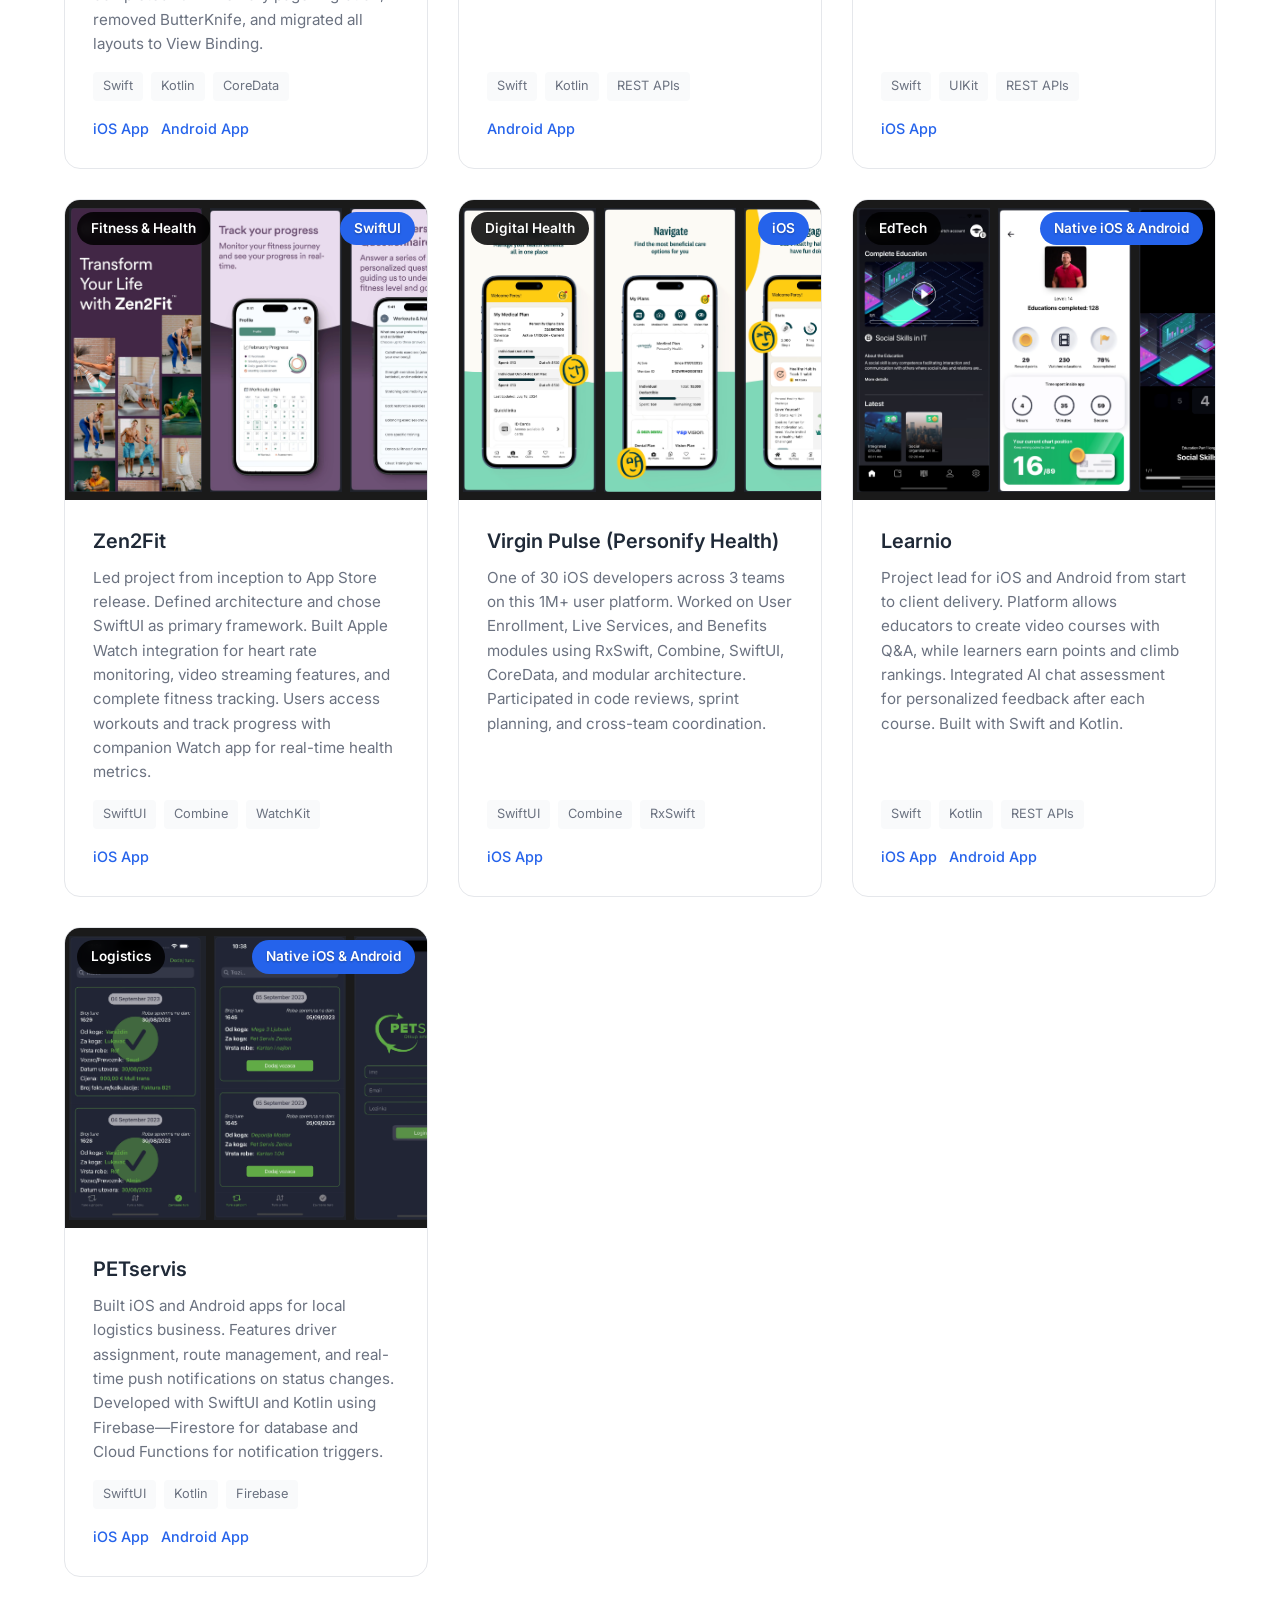
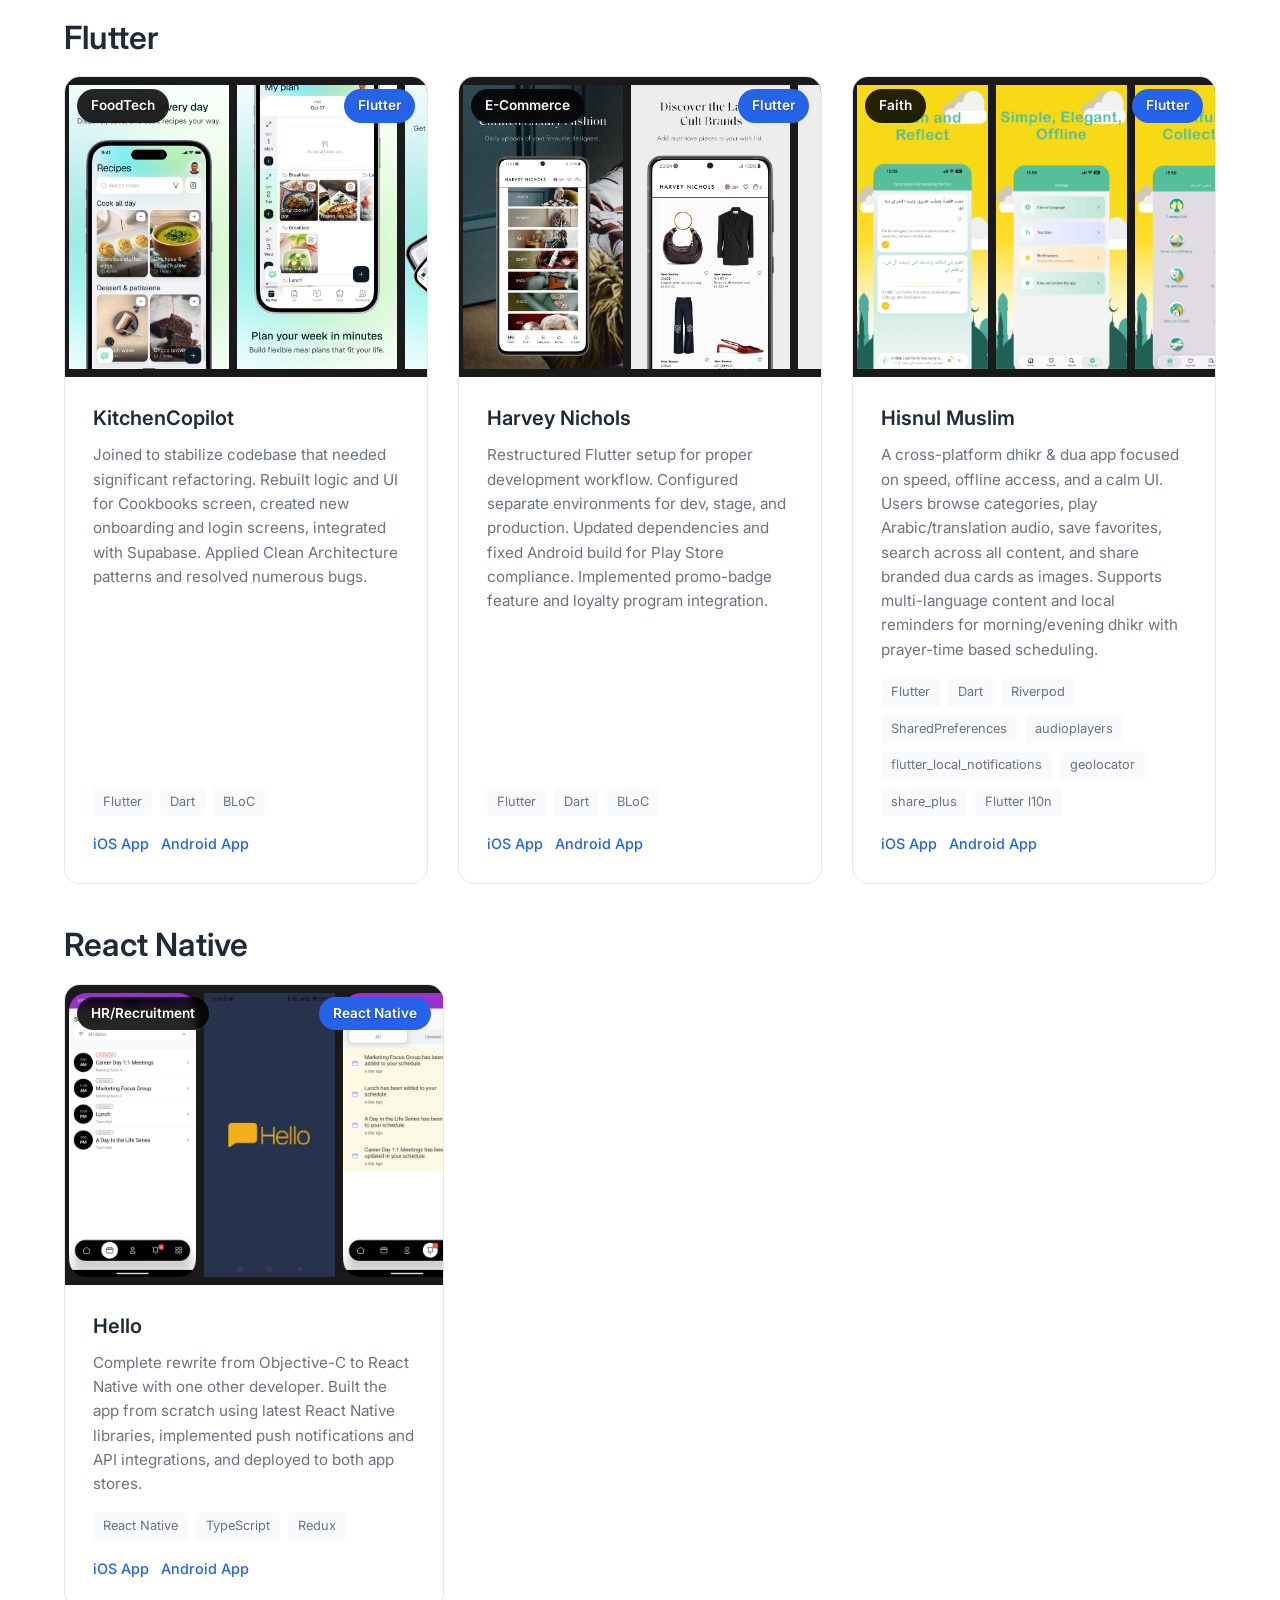
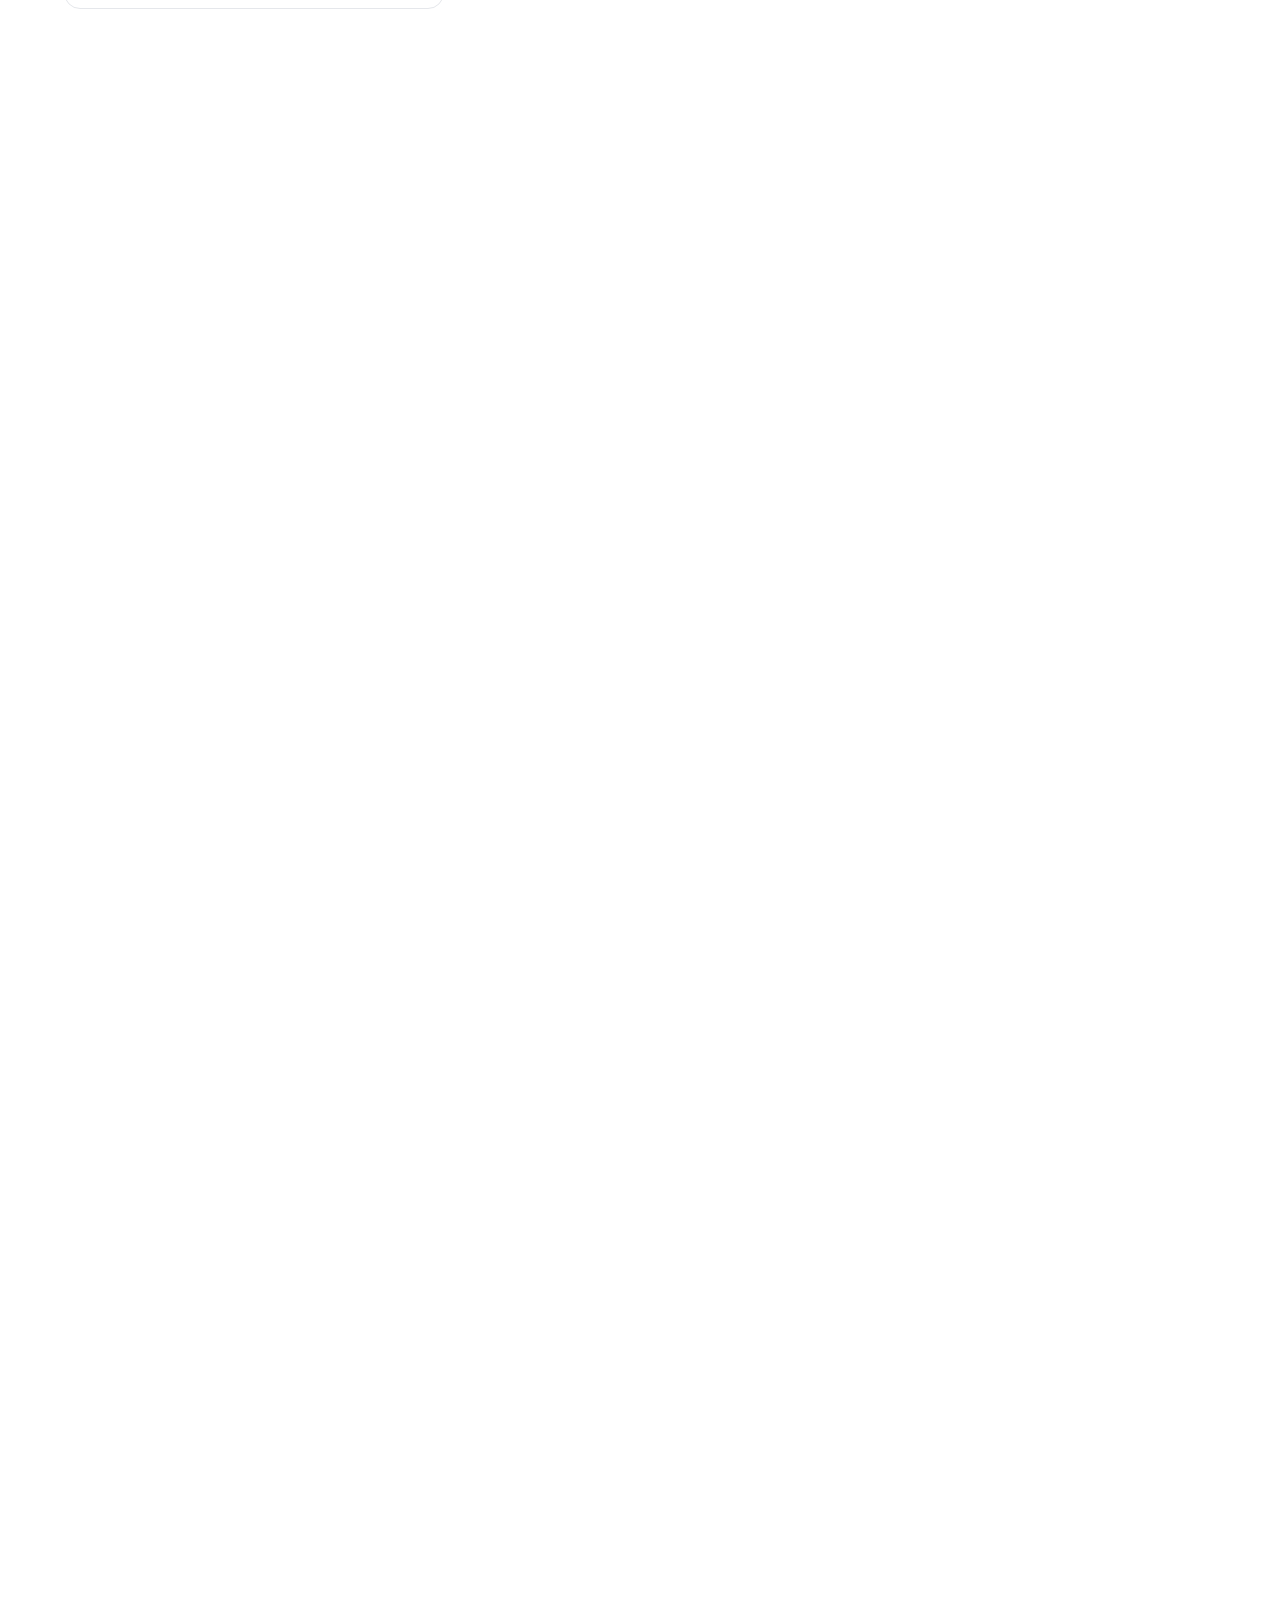
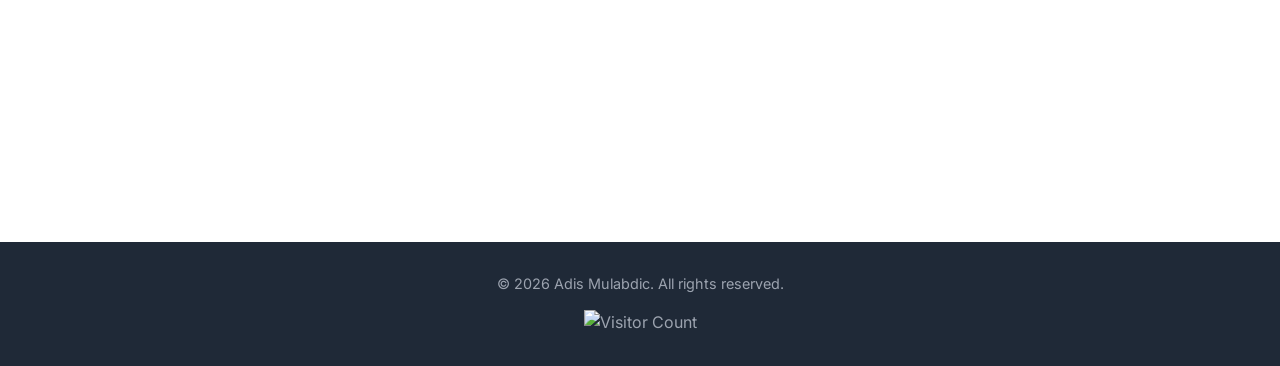
==== commit a2aa768e: "Hide NearBLE privacy section by default" ====
--- a/index.html
+++ b/index.html
@@ -12,7 +12,13 @@
     <link href="https://fonts.googleapis.com/css2?family=Inter:wght@300;400;500;600;700&display=swap" rel="stylesheet">
     <style>
         .legal-section {
+            display: none;
             padding-top: 0;
+            scroll-margin-top: 96px;
+        }
+
+        .legal-section:target {
+            display: block;
         }
 
         .legal-card {
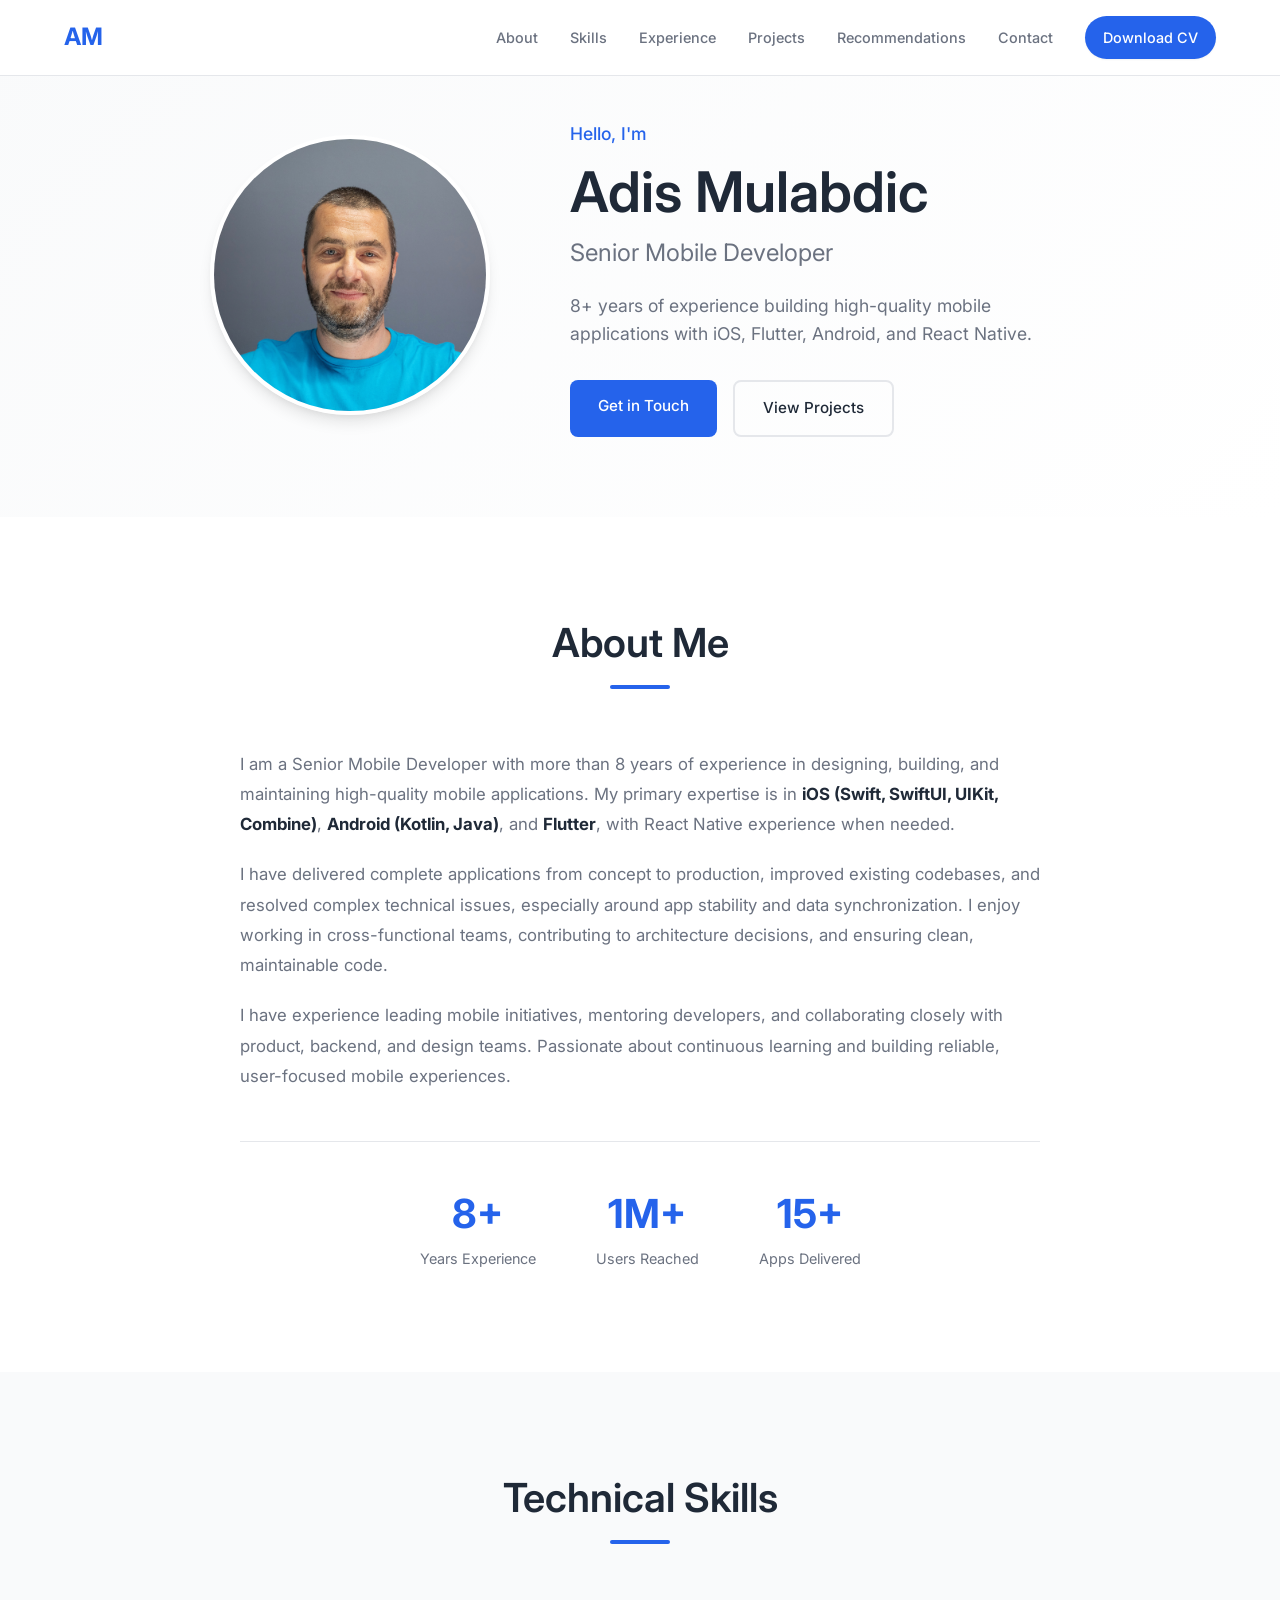
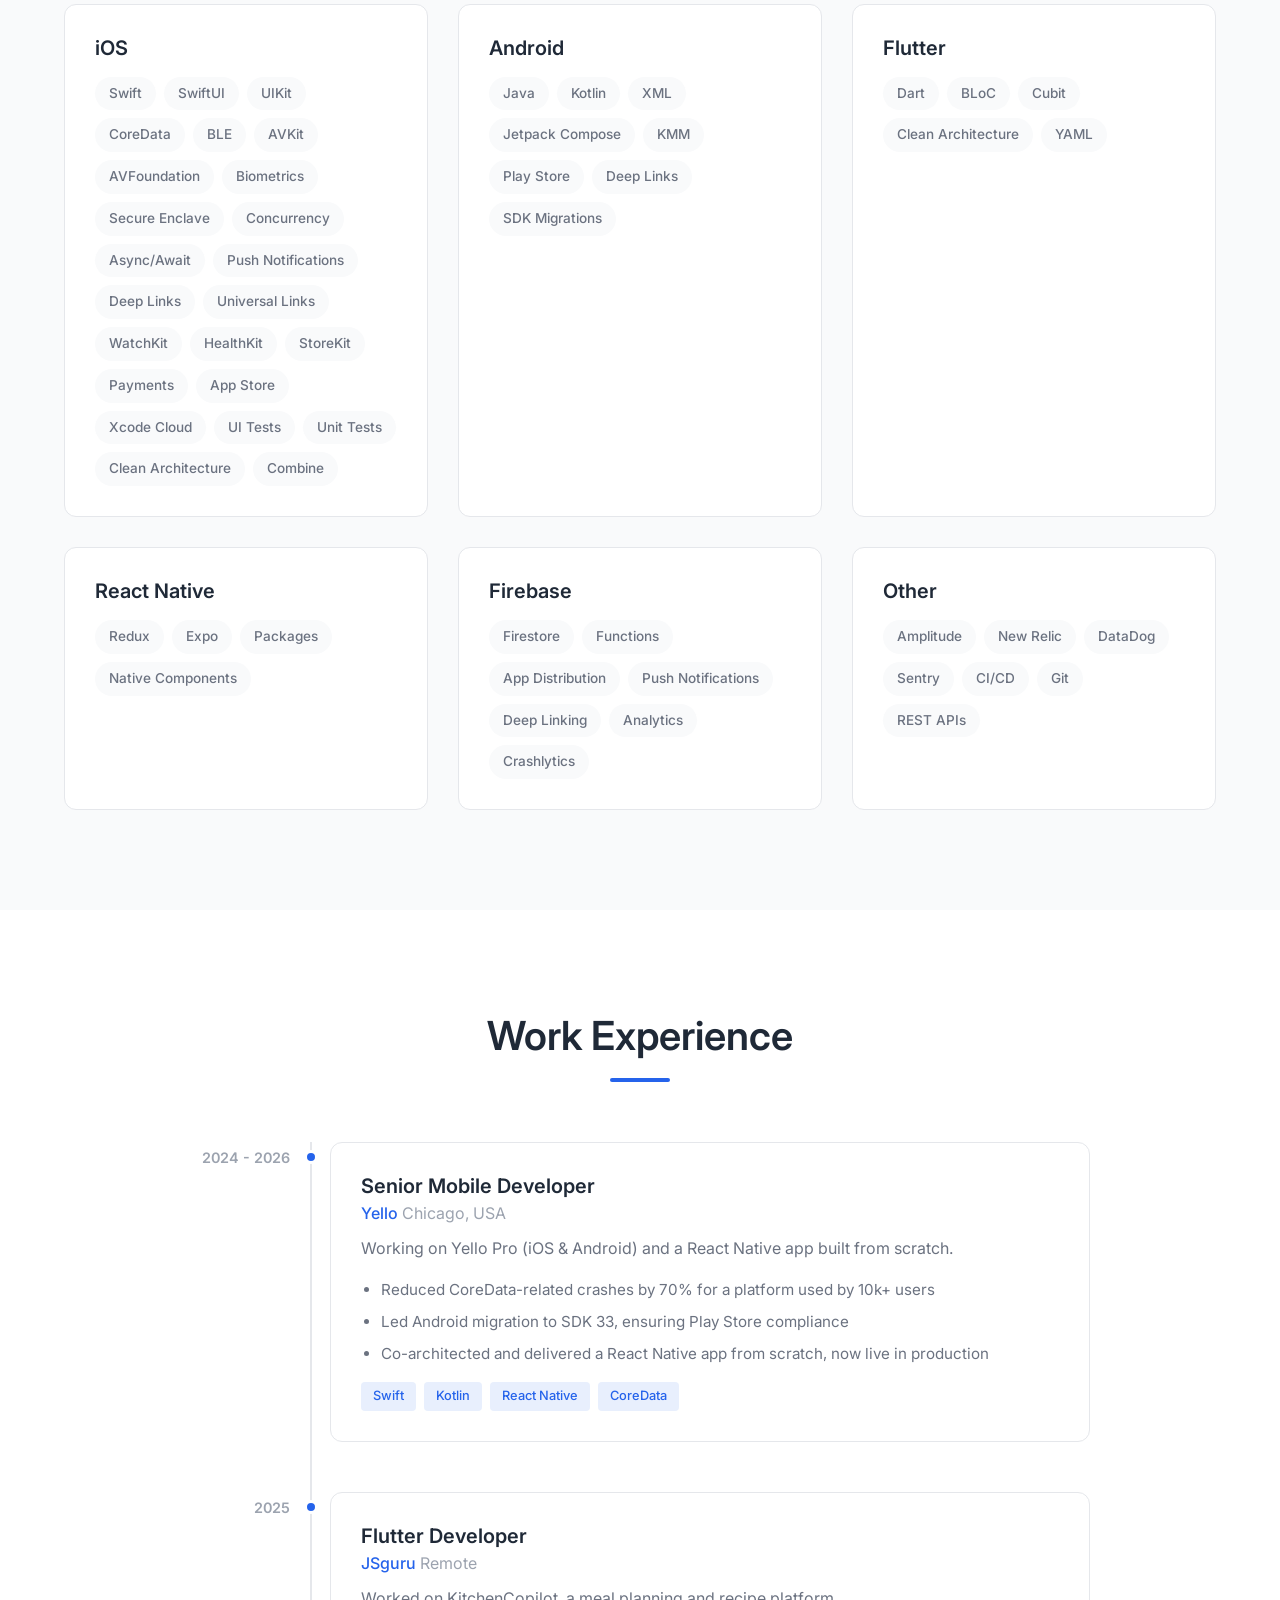
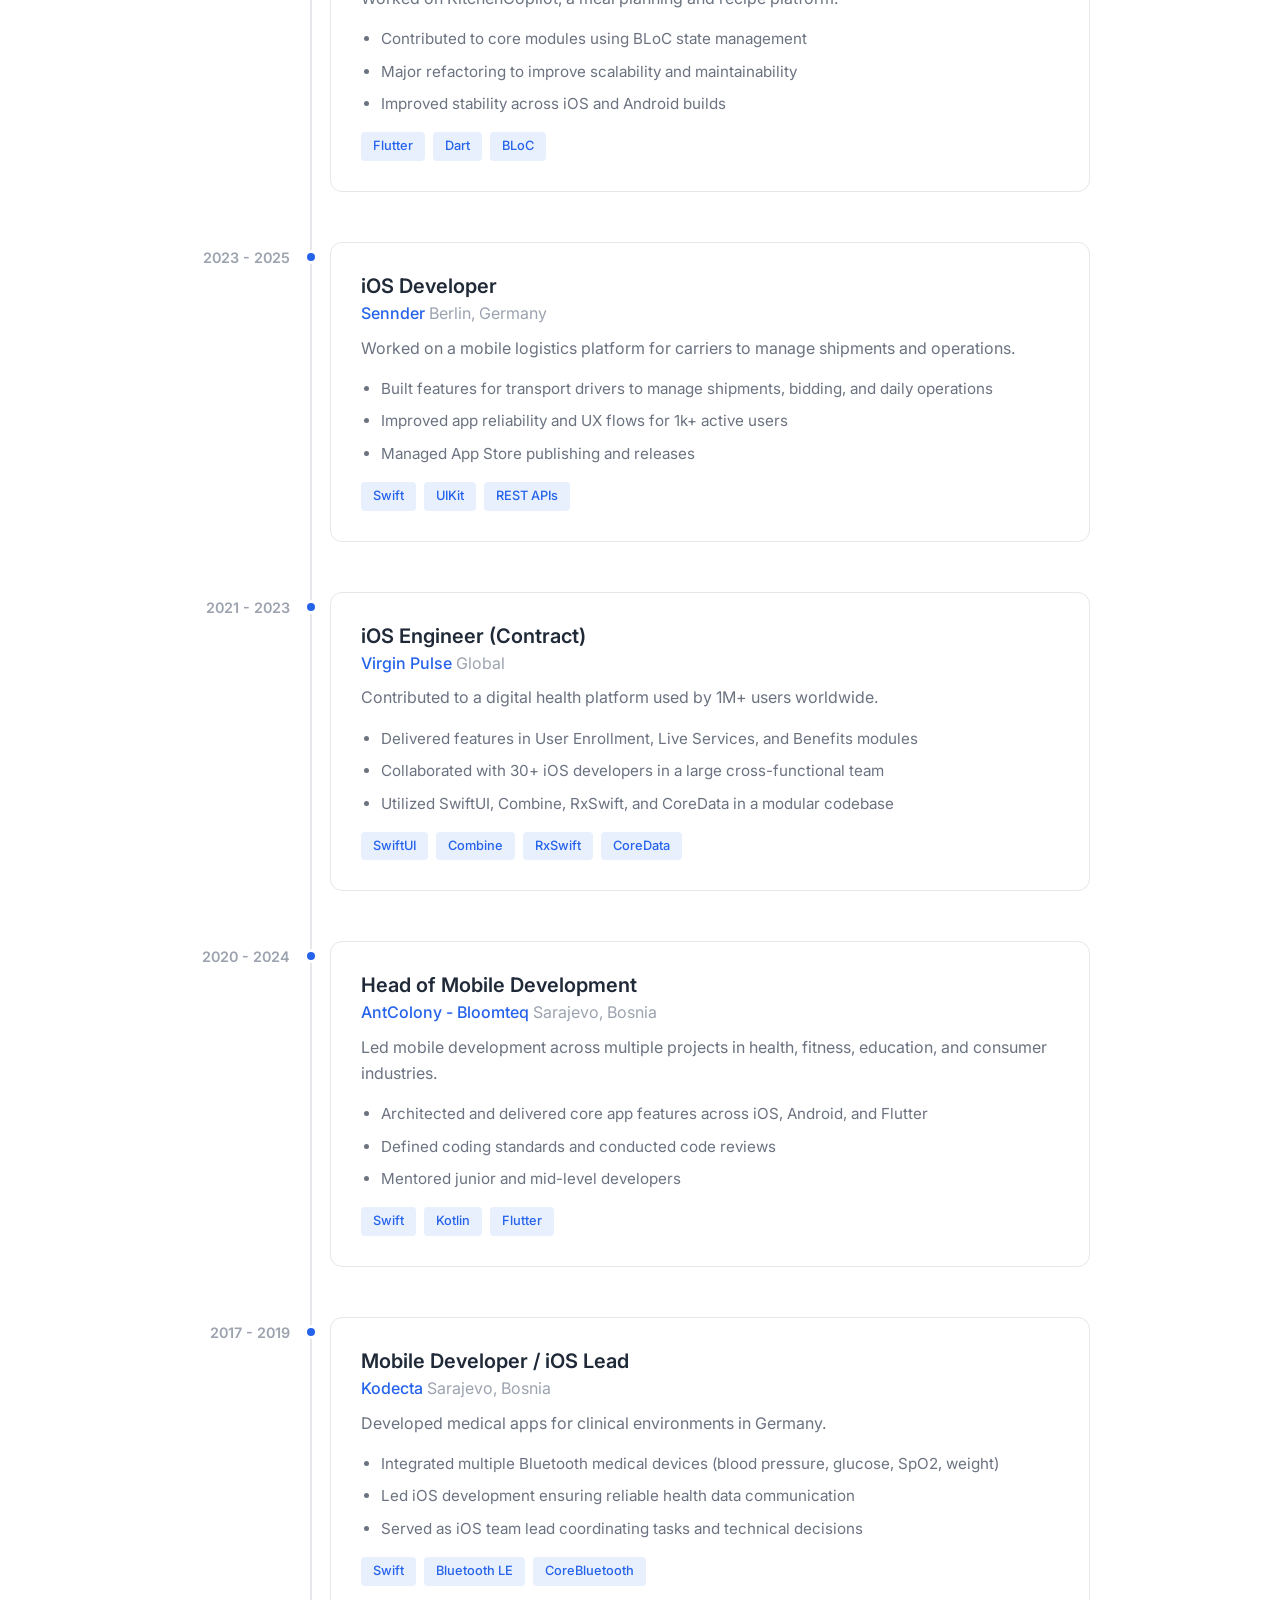
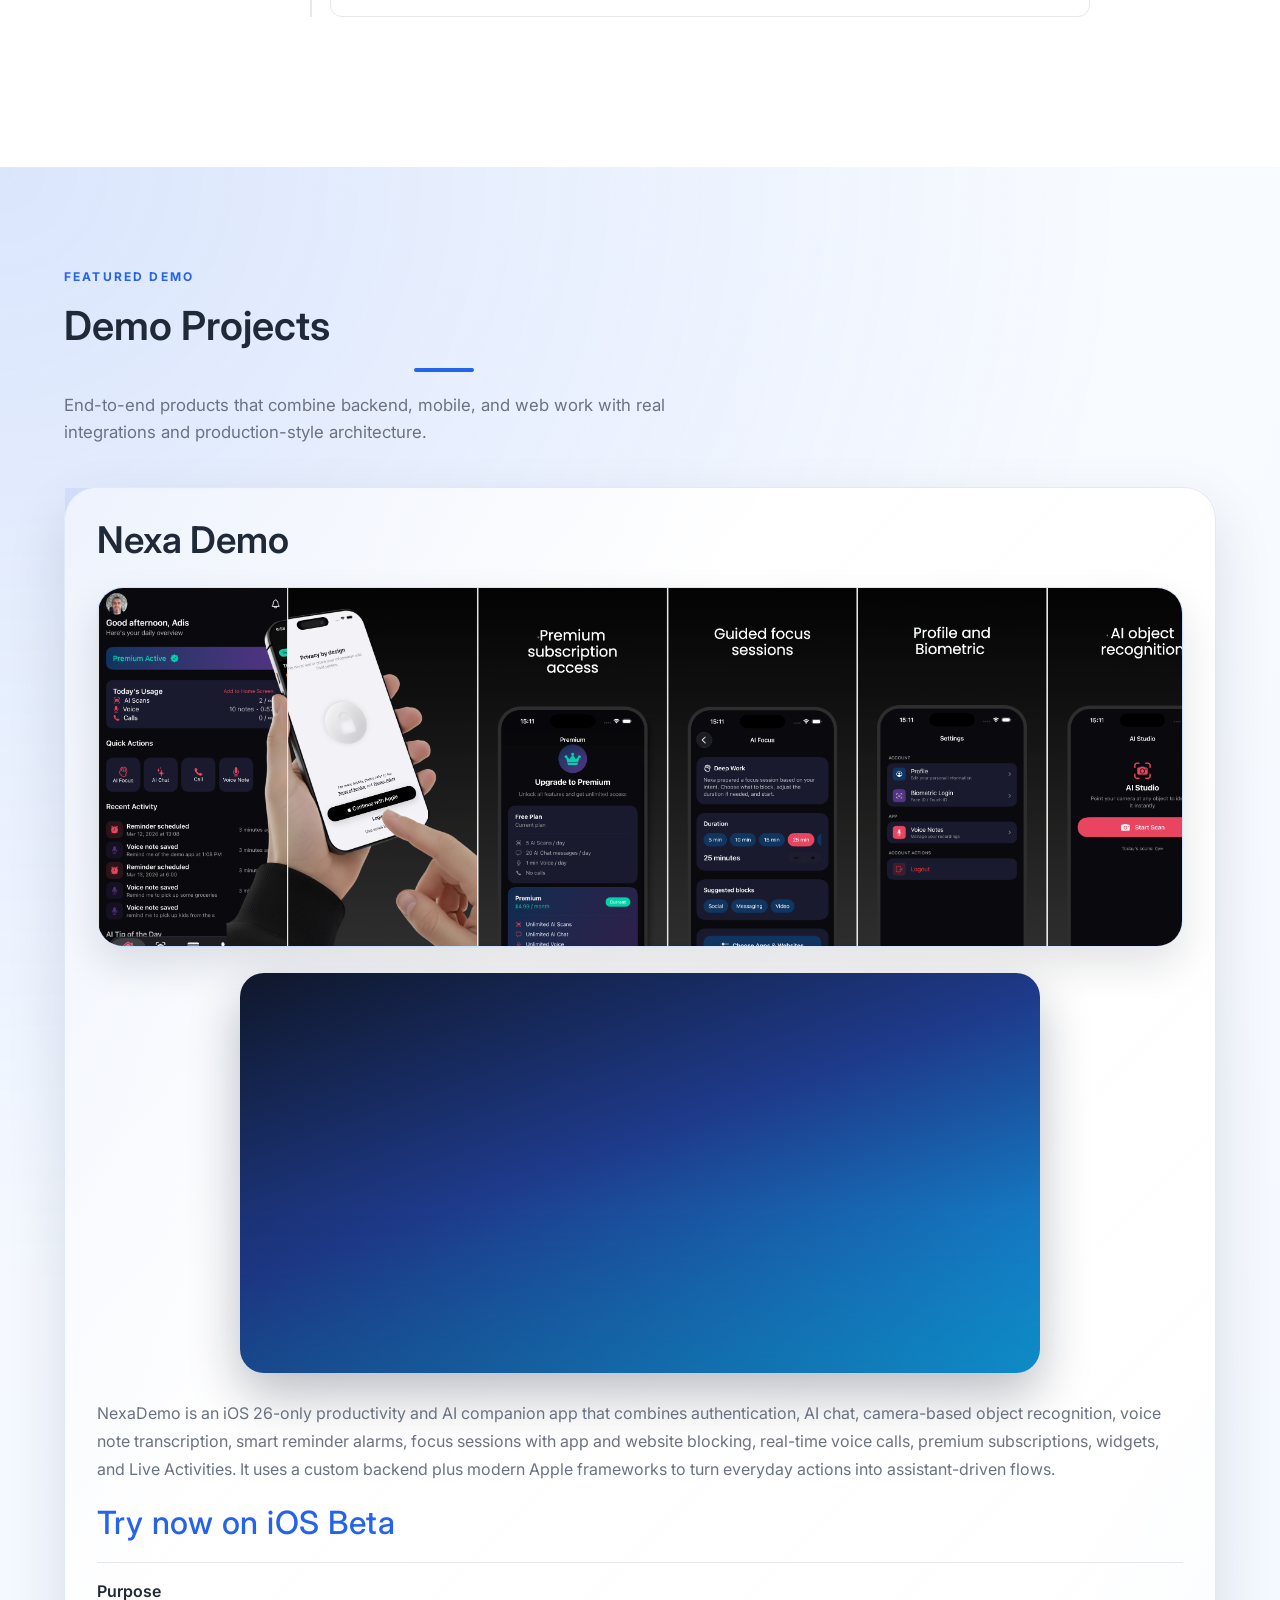
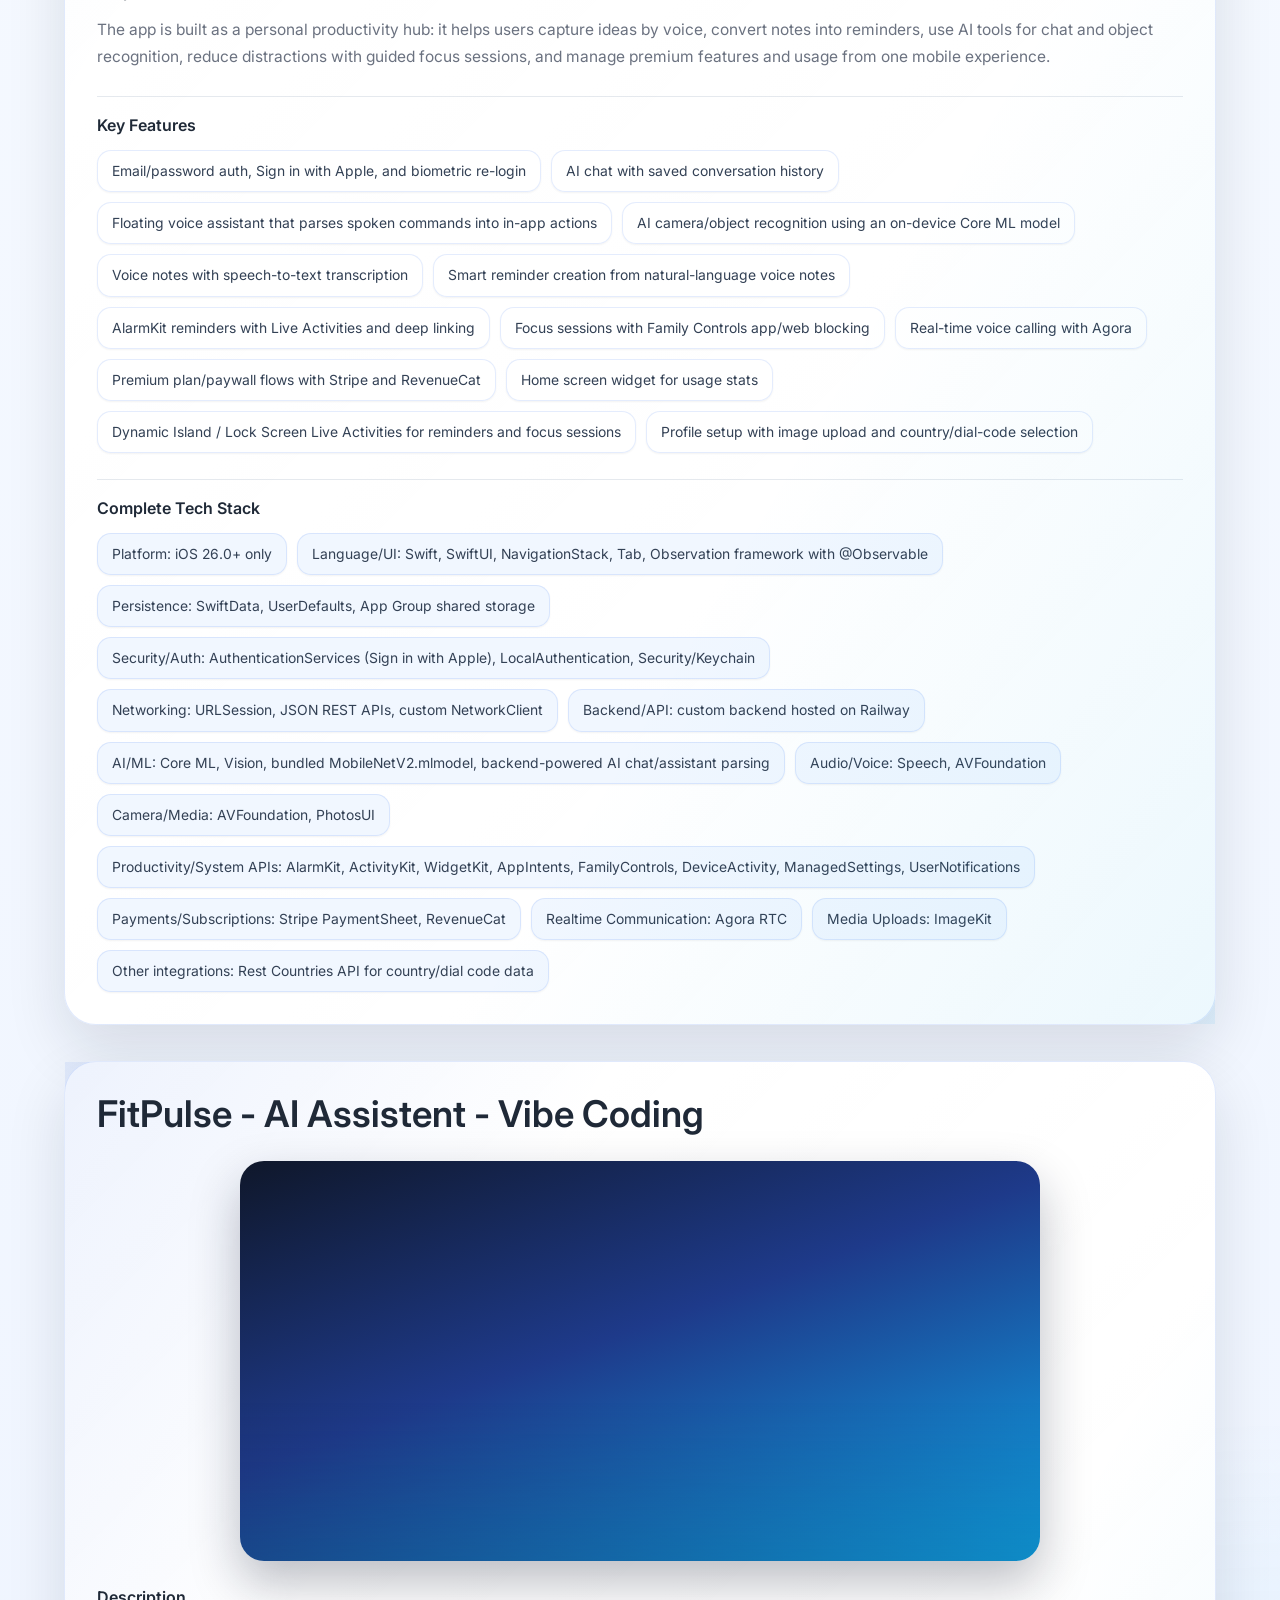
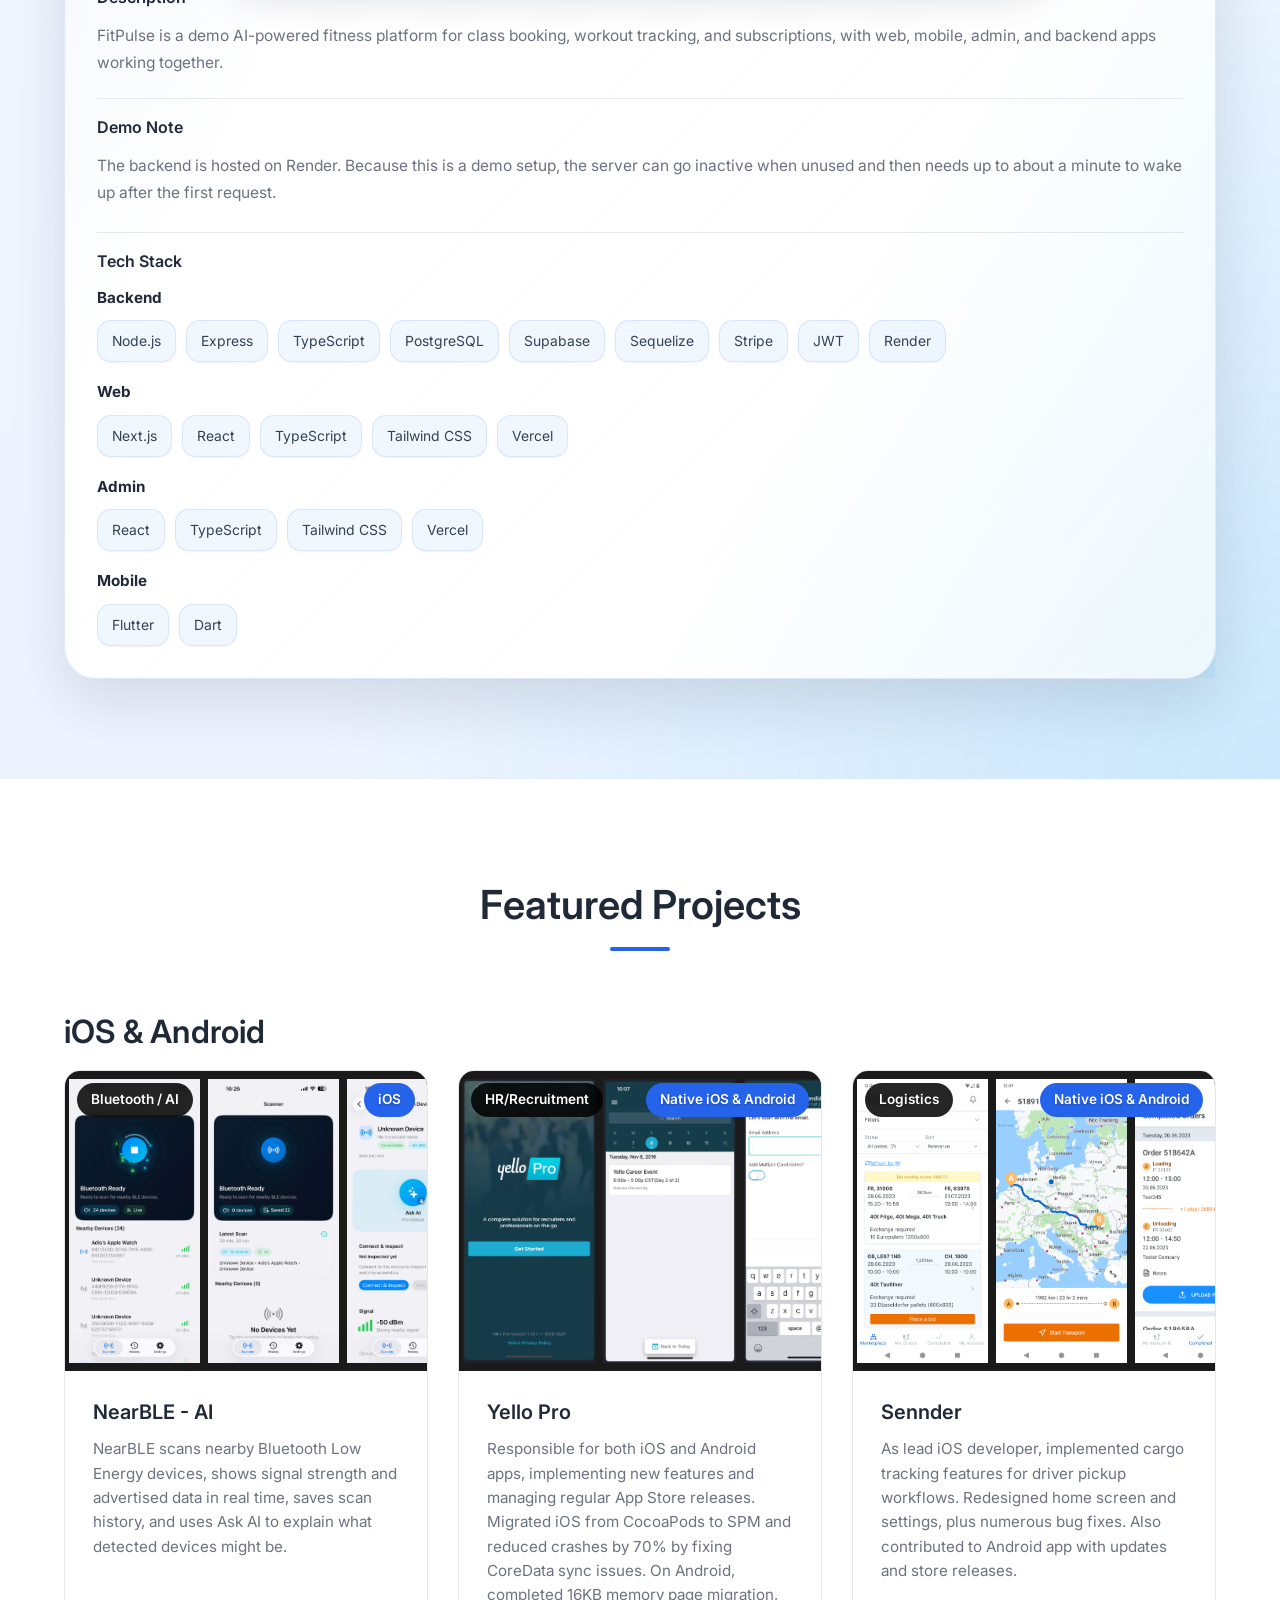
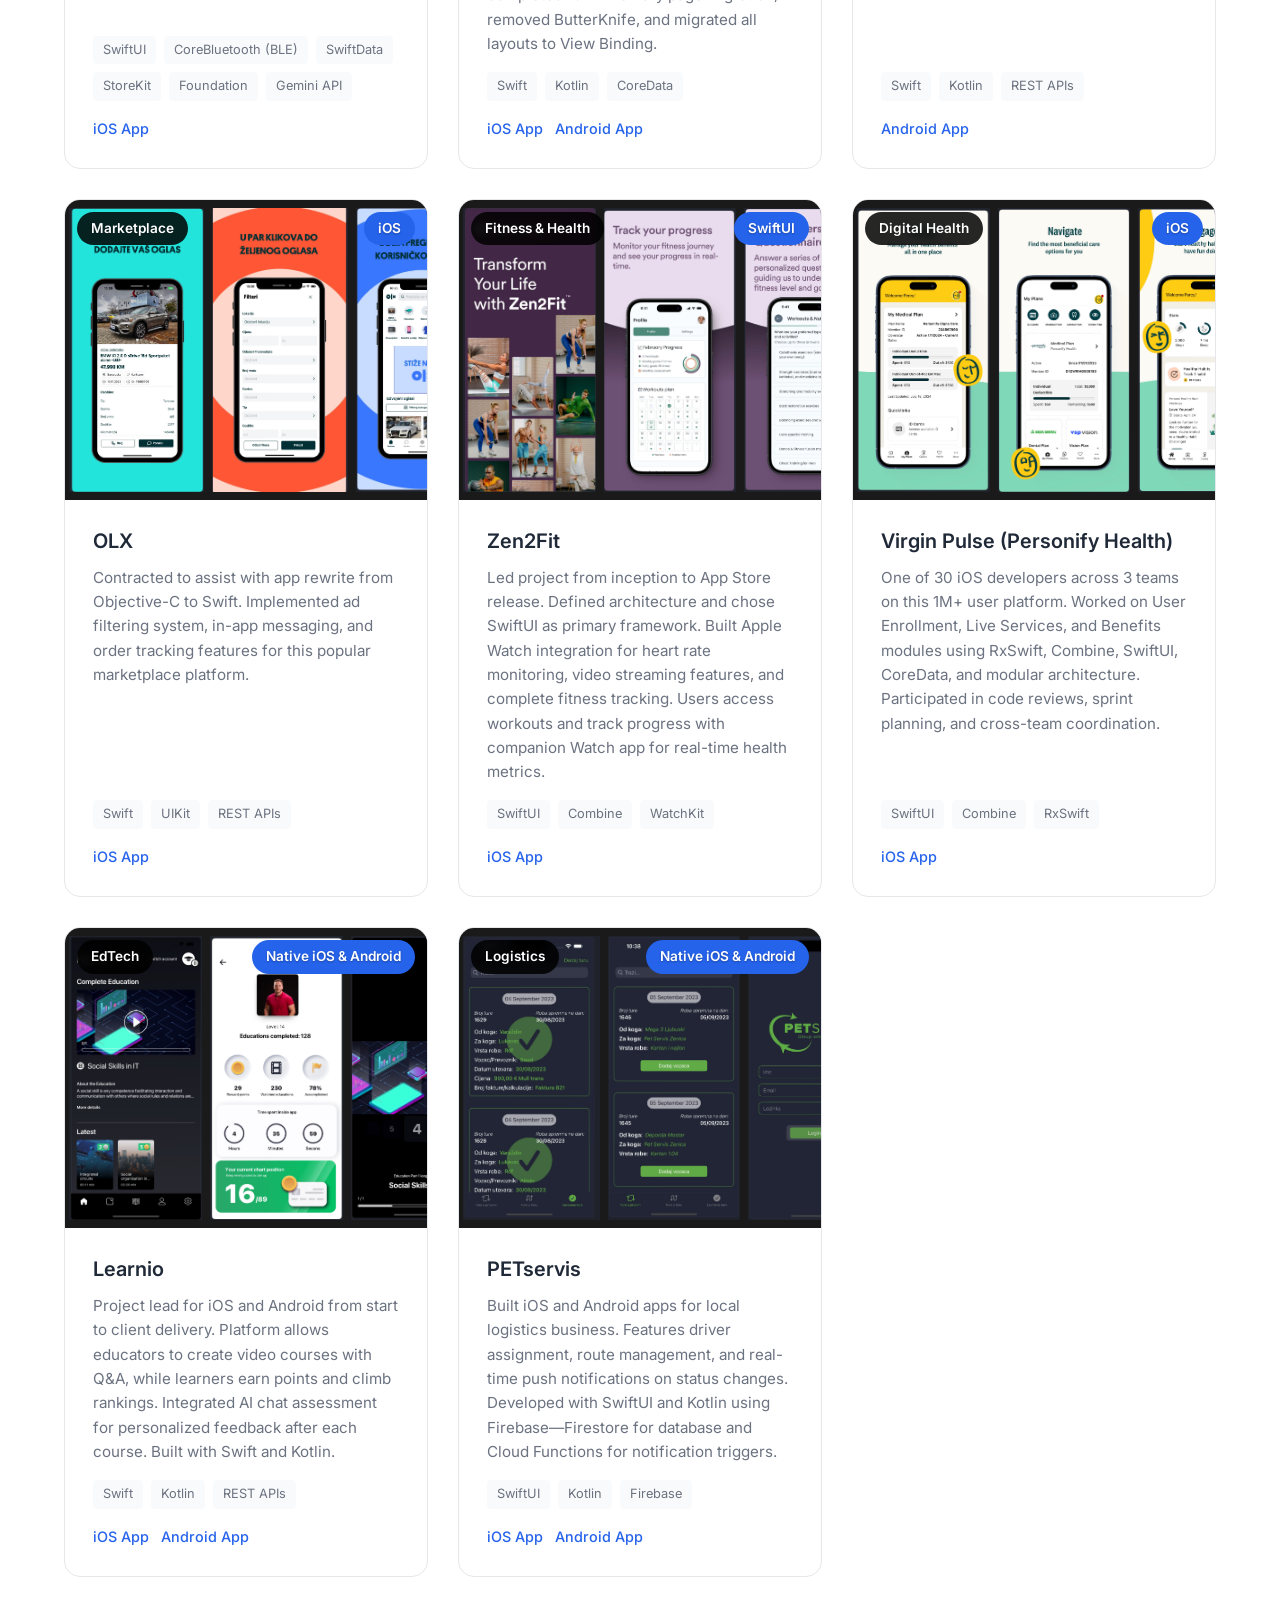
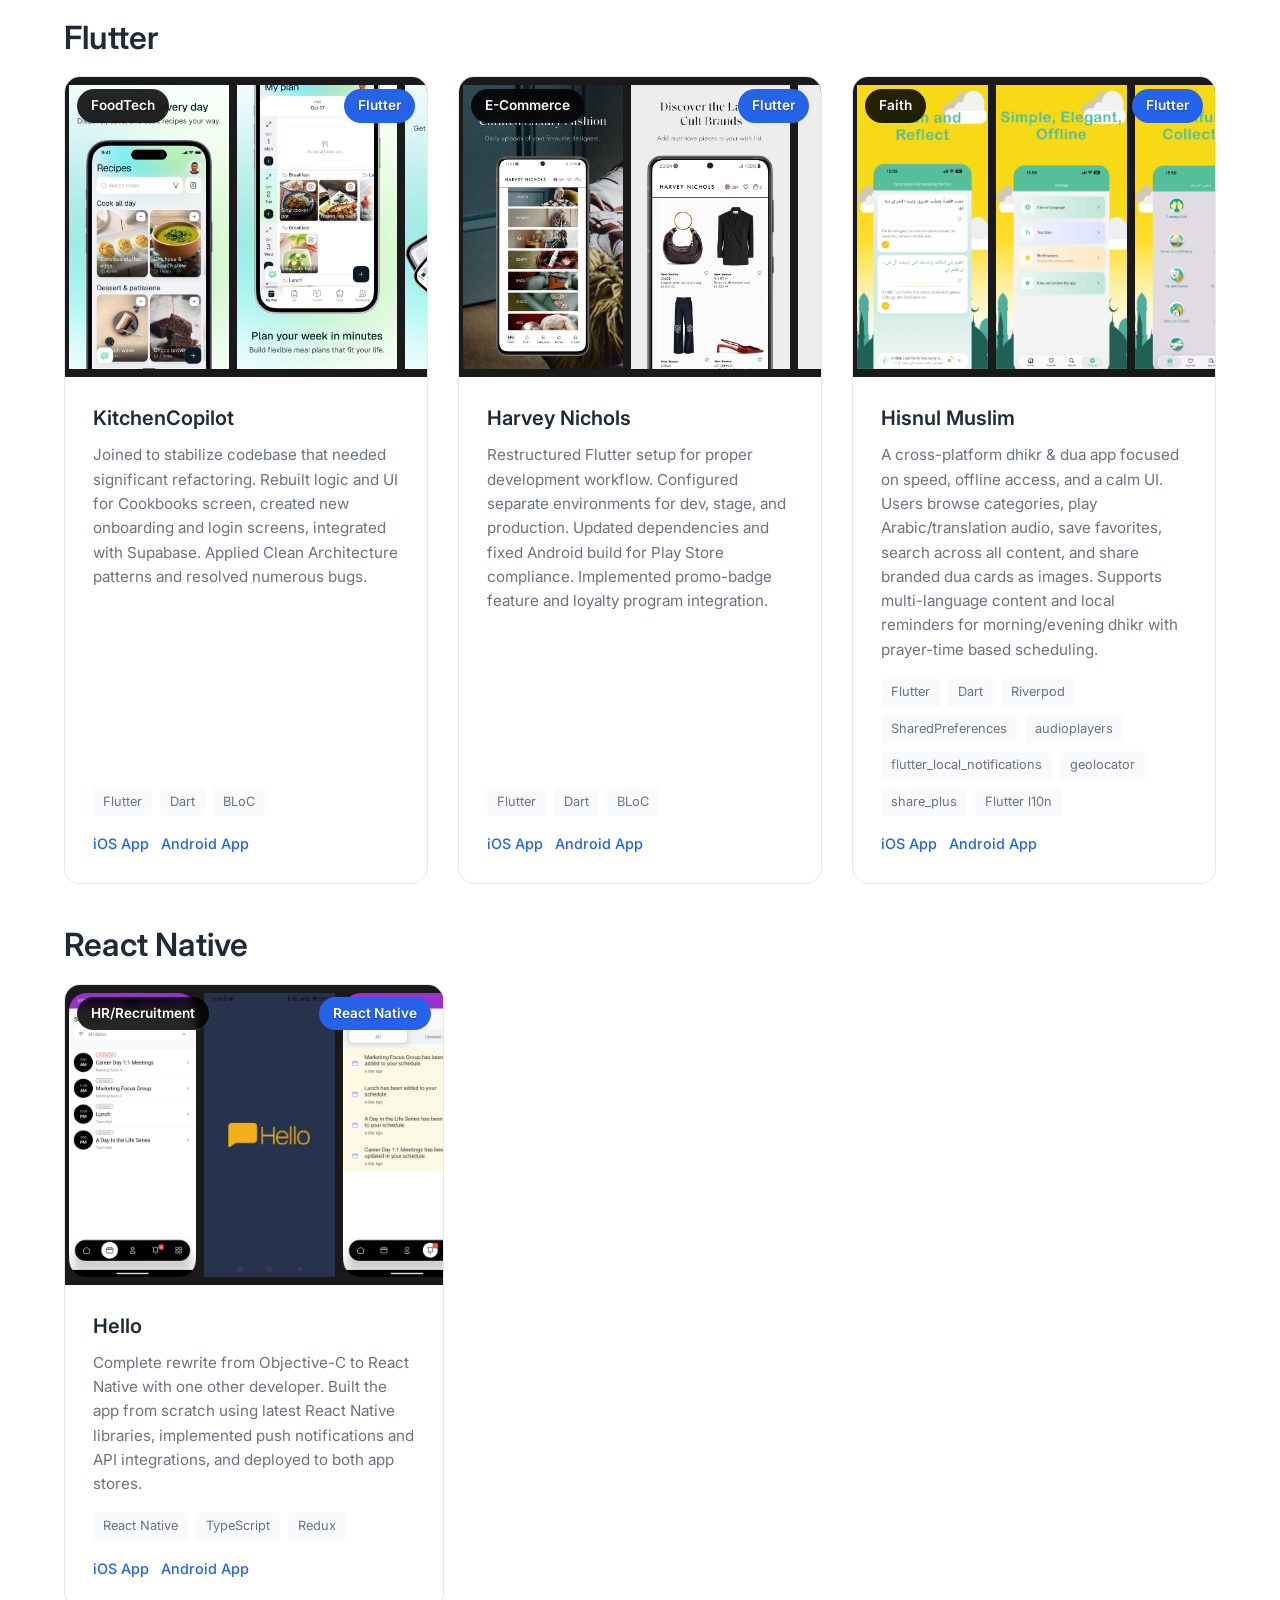
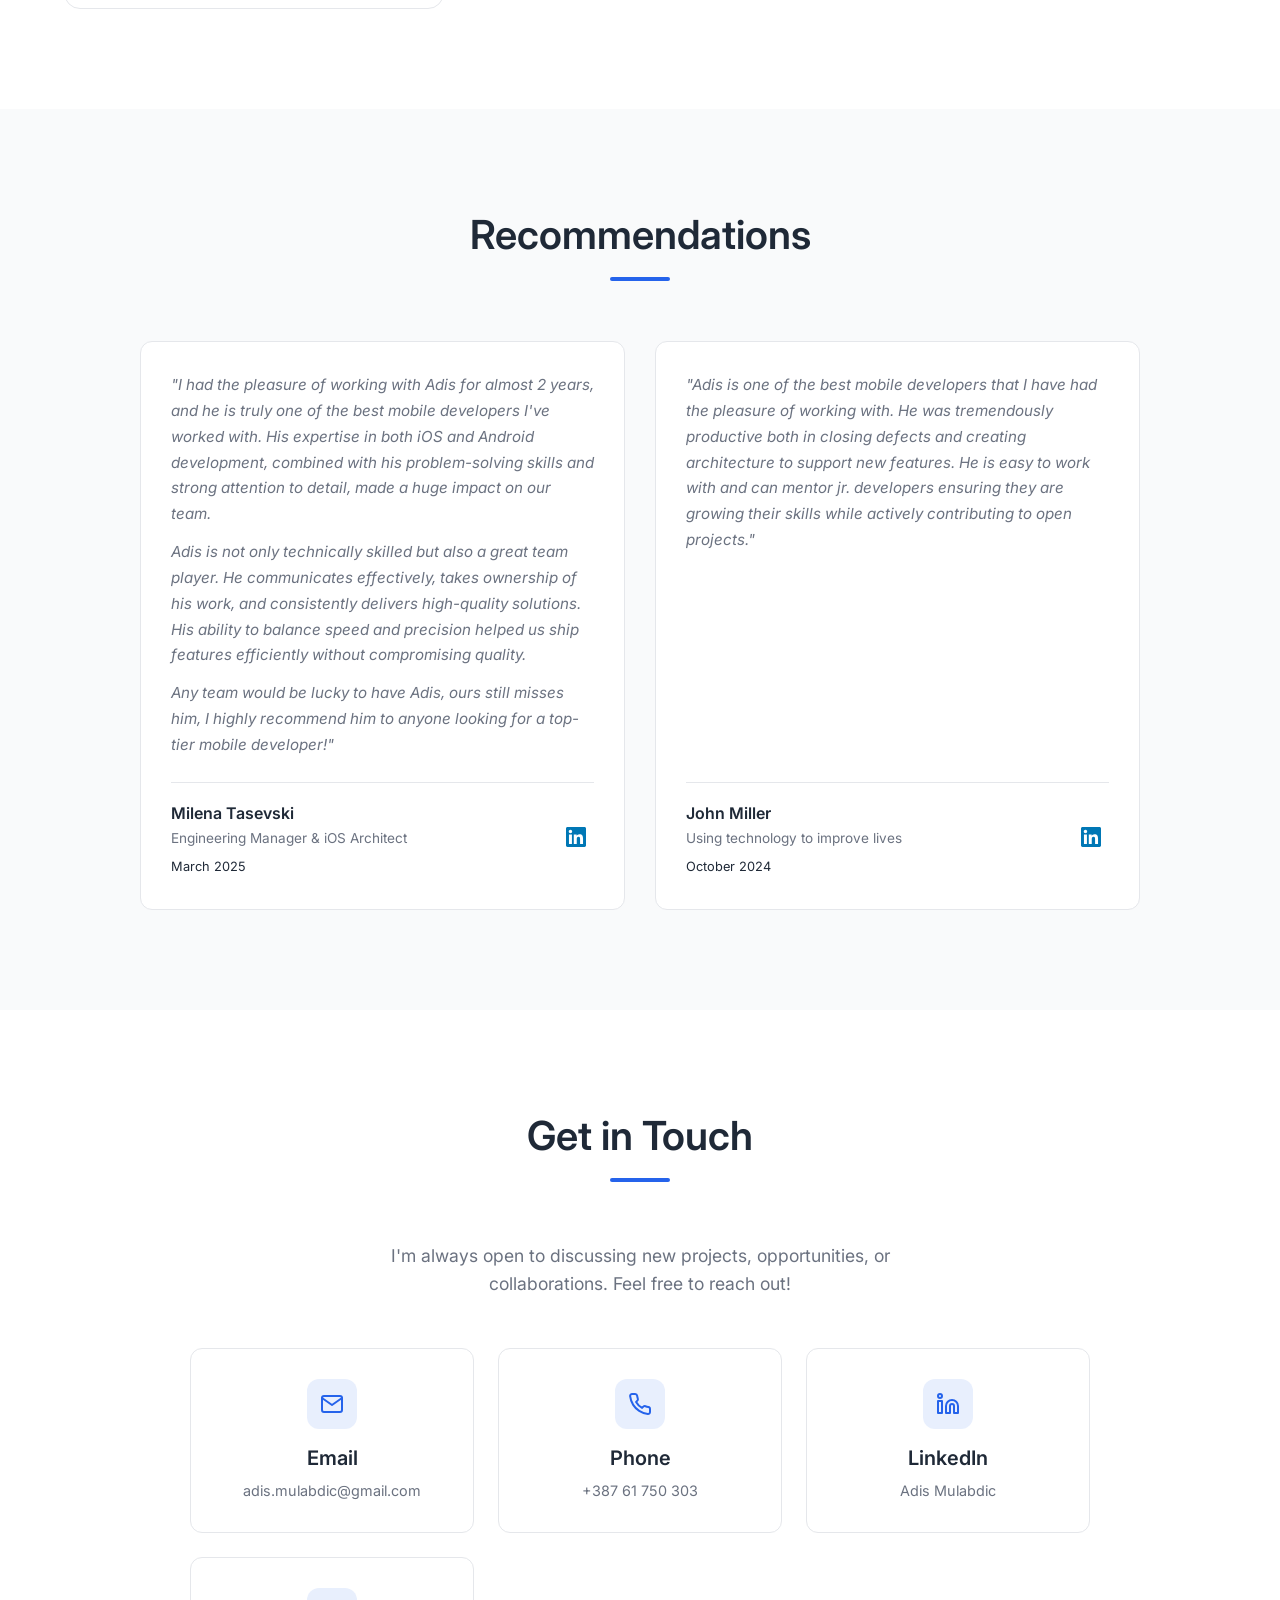
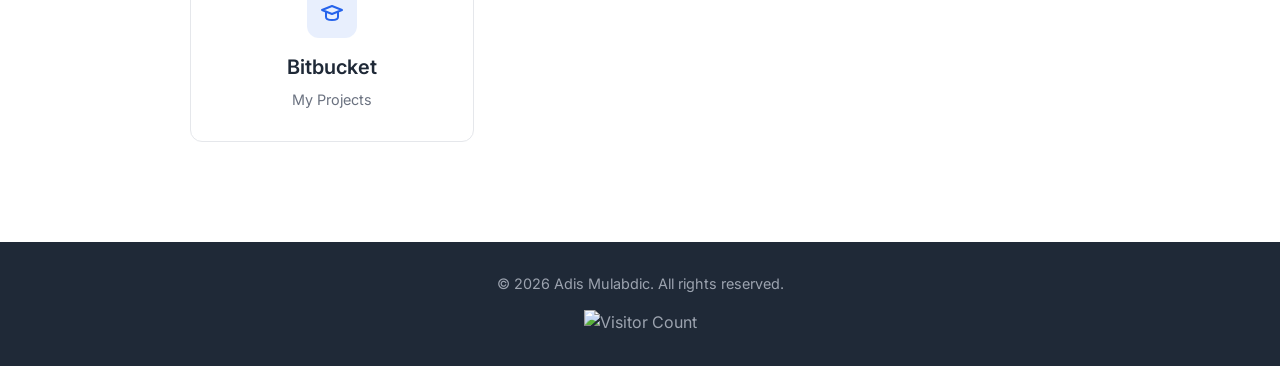
==== commit e52e0da6: "Add NearBLE featured project" ====
--- a/index.html
+++ b/index.html
@@ -600,6 +600,44 @@
                 <div class="projects-grid">
                 <article class="project-card">
                     <div class="project-image">
+                        <div class="project-category">Bluetooth / AI</div>
+                        <div class="project-platform">iOS</div>
+                        <div class="project-carousel">
+                            <img src="images/nearble/n1.png" alt="NearBLE - AI">
+                            <img src="images/nearble/n2.png" alt="NearBLE - AI">
+                            <img src="images/nearble/n3.png" alt="NearBLE - AI">
+                            <img src="images/nearble/n4.png" alt="NearBLE - AI">
+                            <img src="images/nearble/n5.png" alt="NearBLE - AI">
+                            <img src="images/nearble/n6.png" alt="NearBLE - AI">
+                            <img src="images/nearble/n7.png" alt="NearBLE - AI">
+                            <img src="images/nearble/n1.png" alt="NearBLE - AI">
+                            <img src="images/nearble/n2.png" alt="NearBLE - AI">
+                            <img src="images/nearble/n3.png" alt="NearBLE - AI">
+                            <img src="images/nearble/n4.png" alt="NearBLE - AI">
+                            <img src="images/nearble/n5.png" alt="NearBLE - AI">
+                            <img src="images/nearble/n6.png" alt="NearBLE - AI">
+                            <img src="images/nearble/n7.png" alt="NearBLE - AI">
+                        </div>
+                    </div>
+                    <div class="project-content">
+                        <h3>NearBLE - AI</h3>
+                        <p>NearBLE scans nearby Bluetooth Low Energy devices, shows signal strength and advertised data in real time, saves scan history, and uses Ask AI to explain what detected devices might be.</p>
+                        <div class="project-tech">
+                            <span>SwiftUI</span>
+                            <span>CoreBluetooth (BLE)</span>
+                            <span>SwiftData</span>
+                            <span>StoreKit</span>
+                            <span>Foundation</span>
+                            <span>Gemini API</span>
+                        </div>
+                        <div class="project-links">
+                            <a href="https://apps.apple.com/us/app/nearble/id6760899688" target="_blank" class="project-link">iOS App</a>
+                        </div>
+                    </div>
+                </article>
+
+                <article class="project-card">
+                    <div class="project-image">
                         <div class="project-category">HR/Recruitment</div>
                         <div class="project-platform">Native iOS & Android</div>
                         <div class="project-carousel">
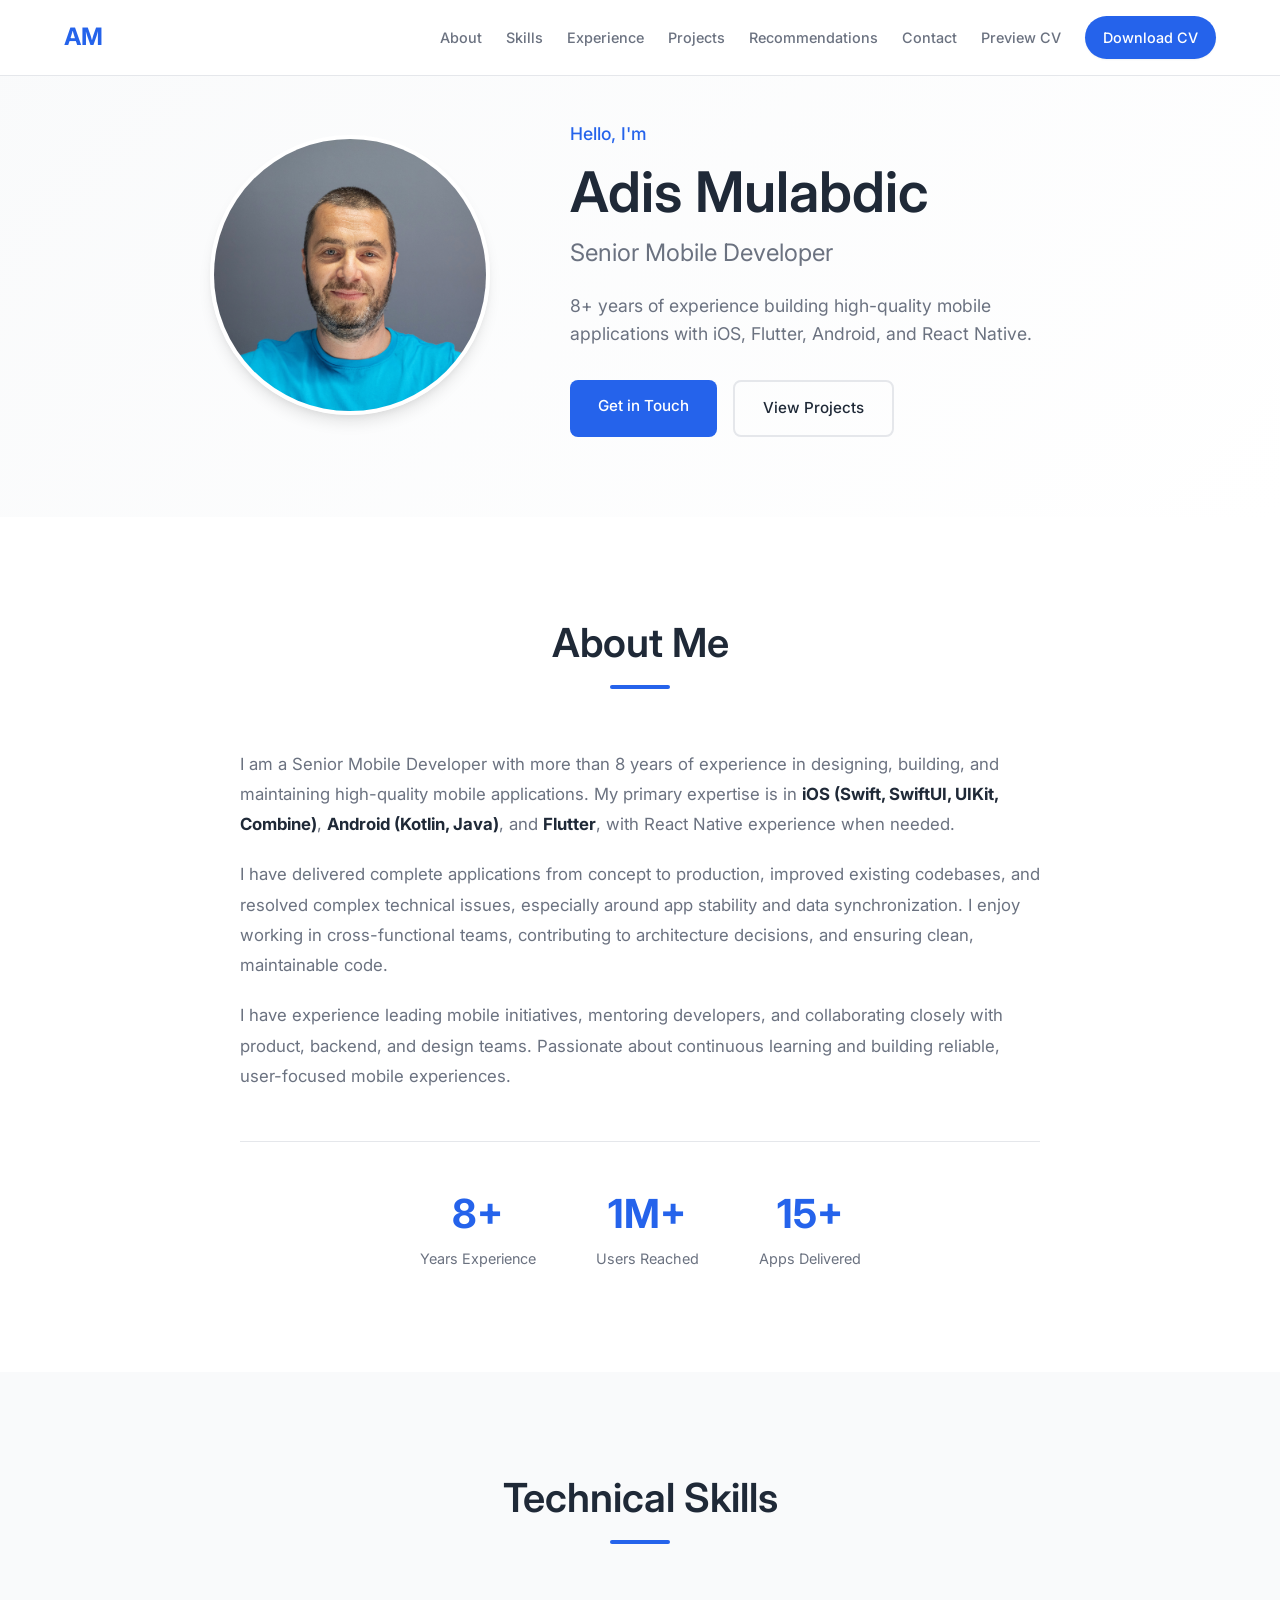
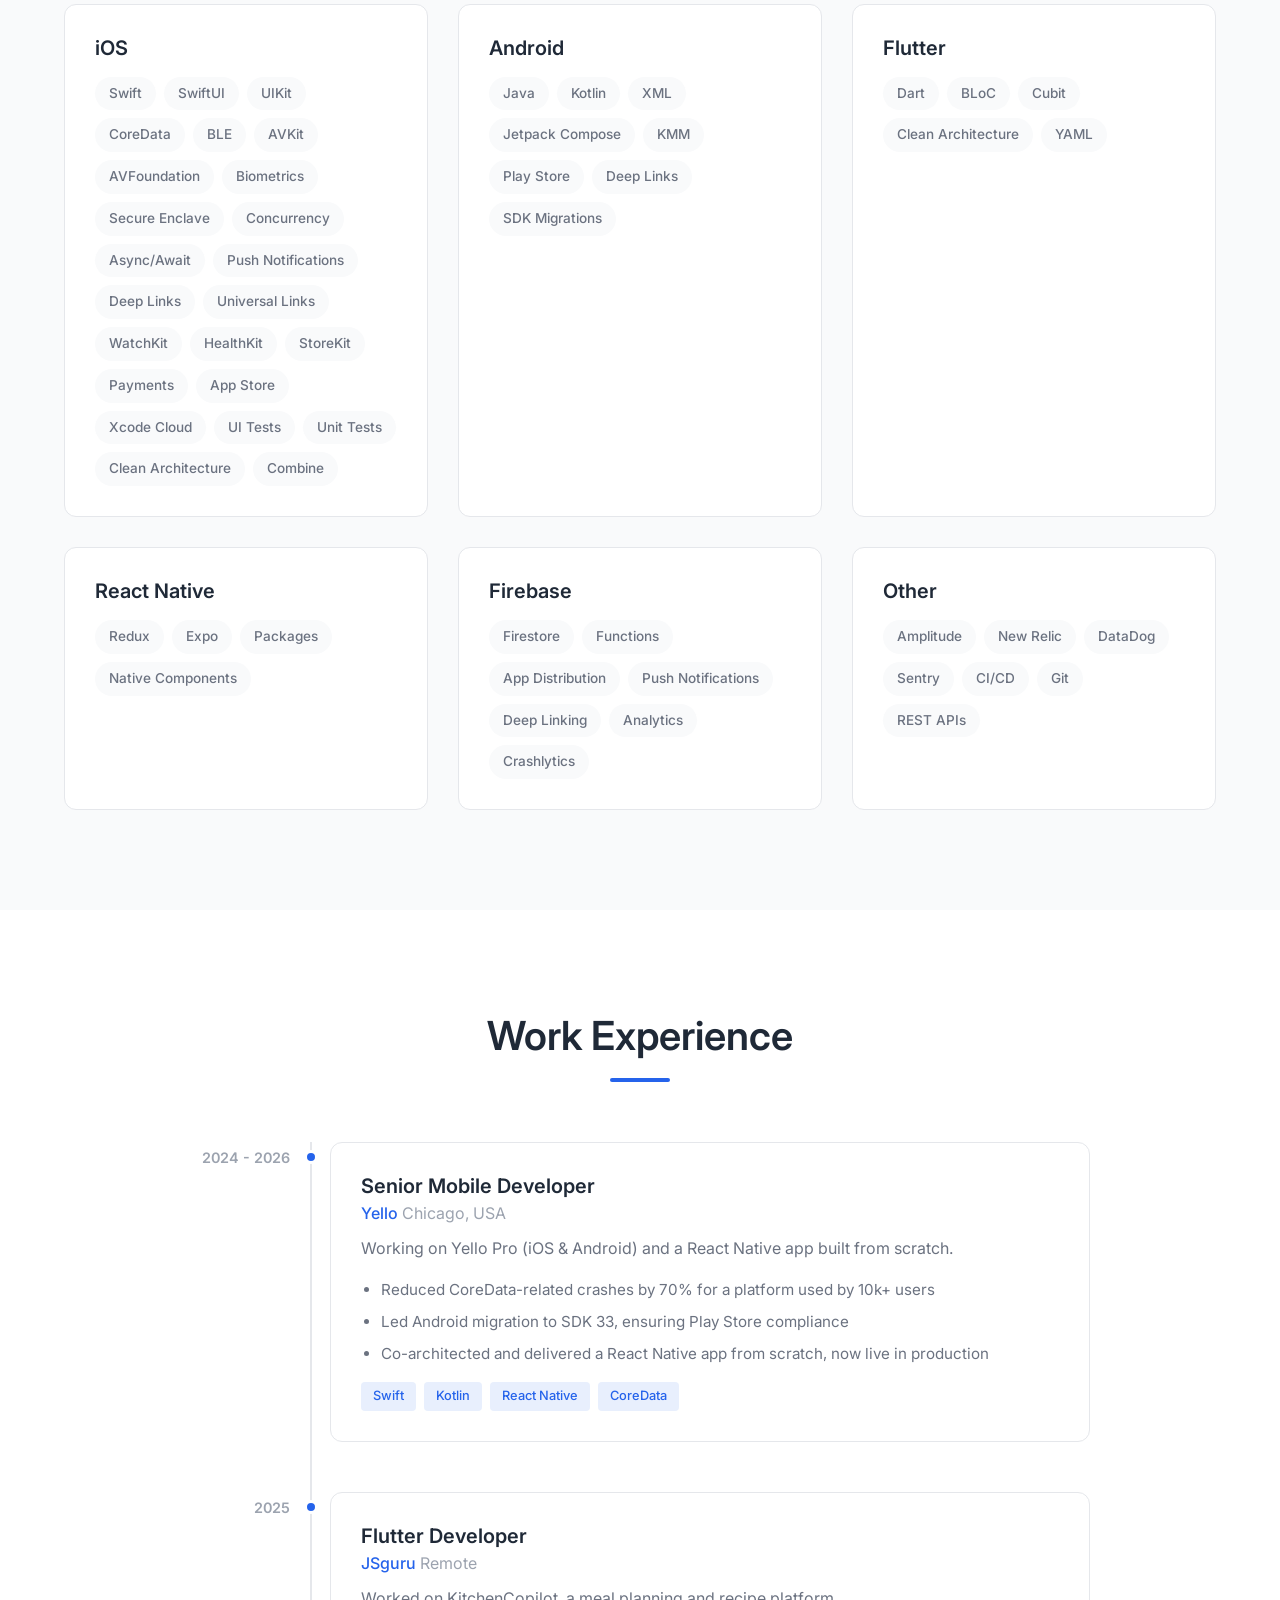
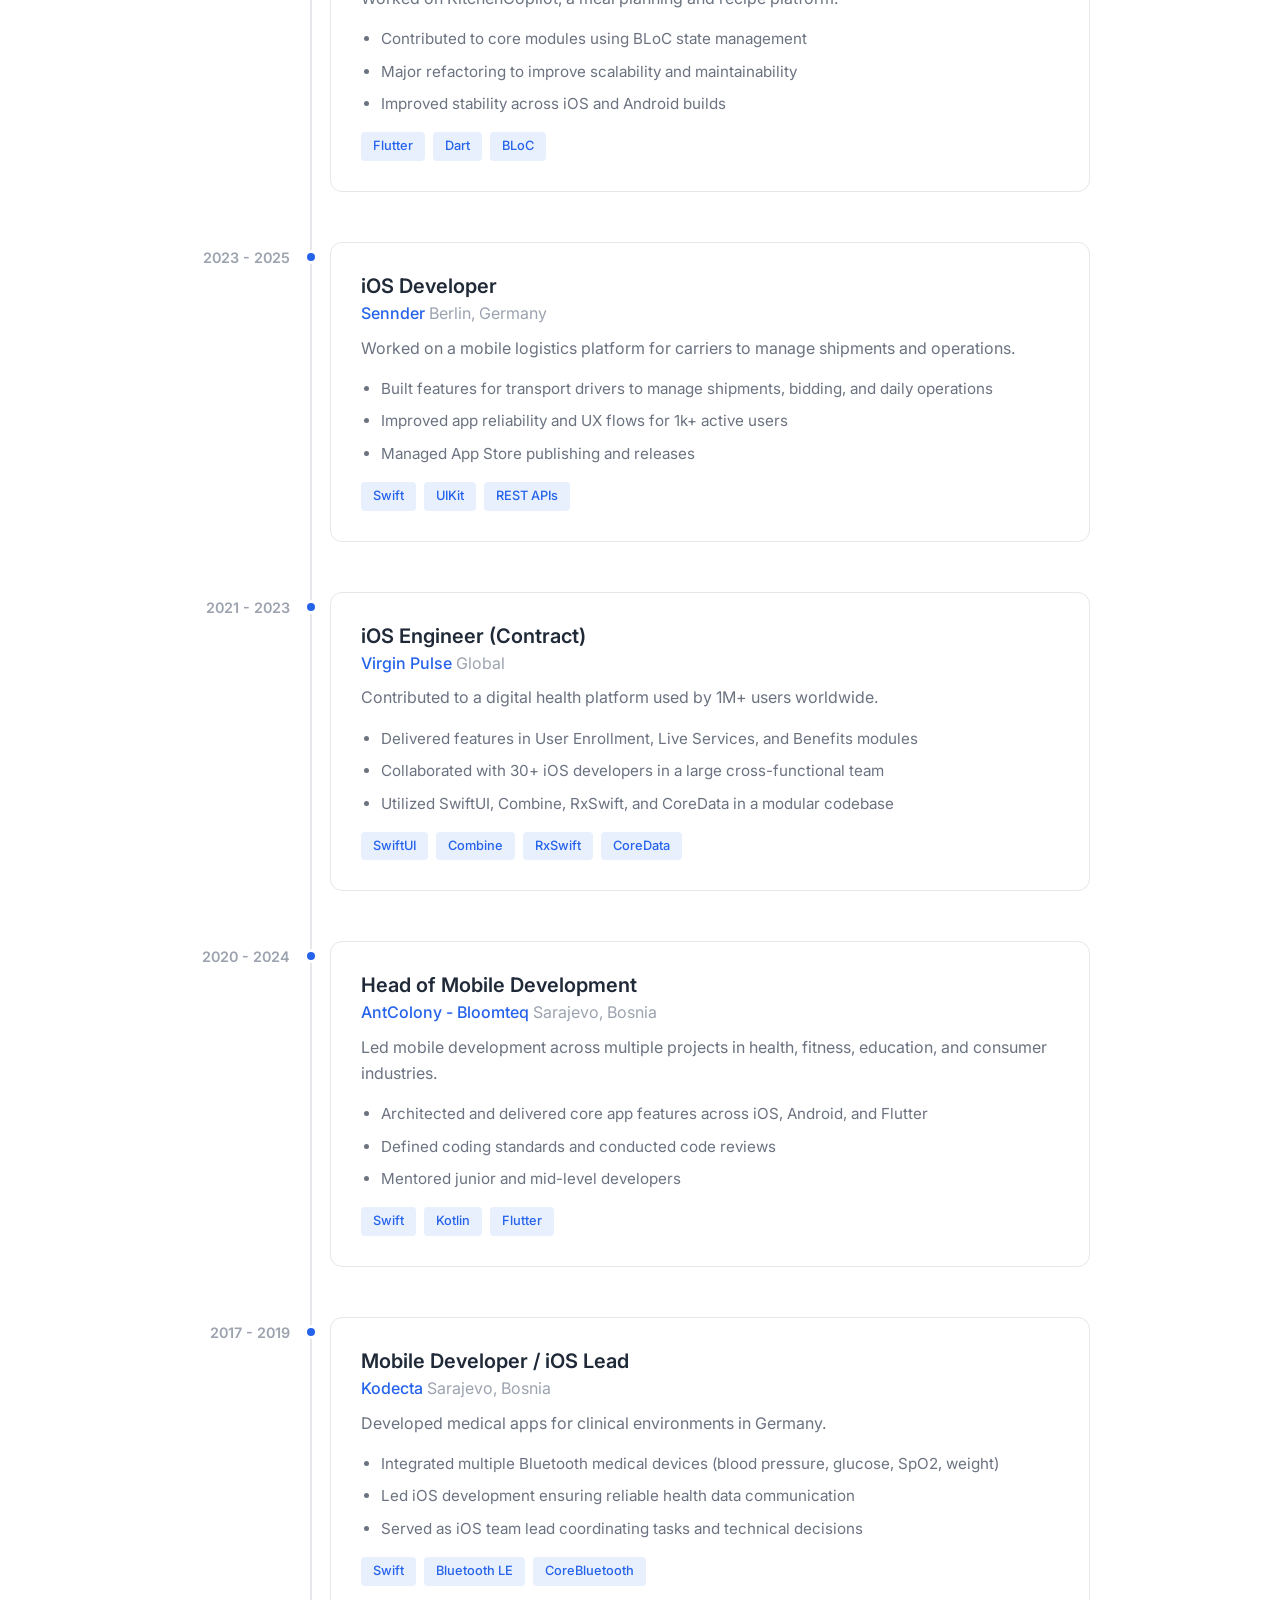
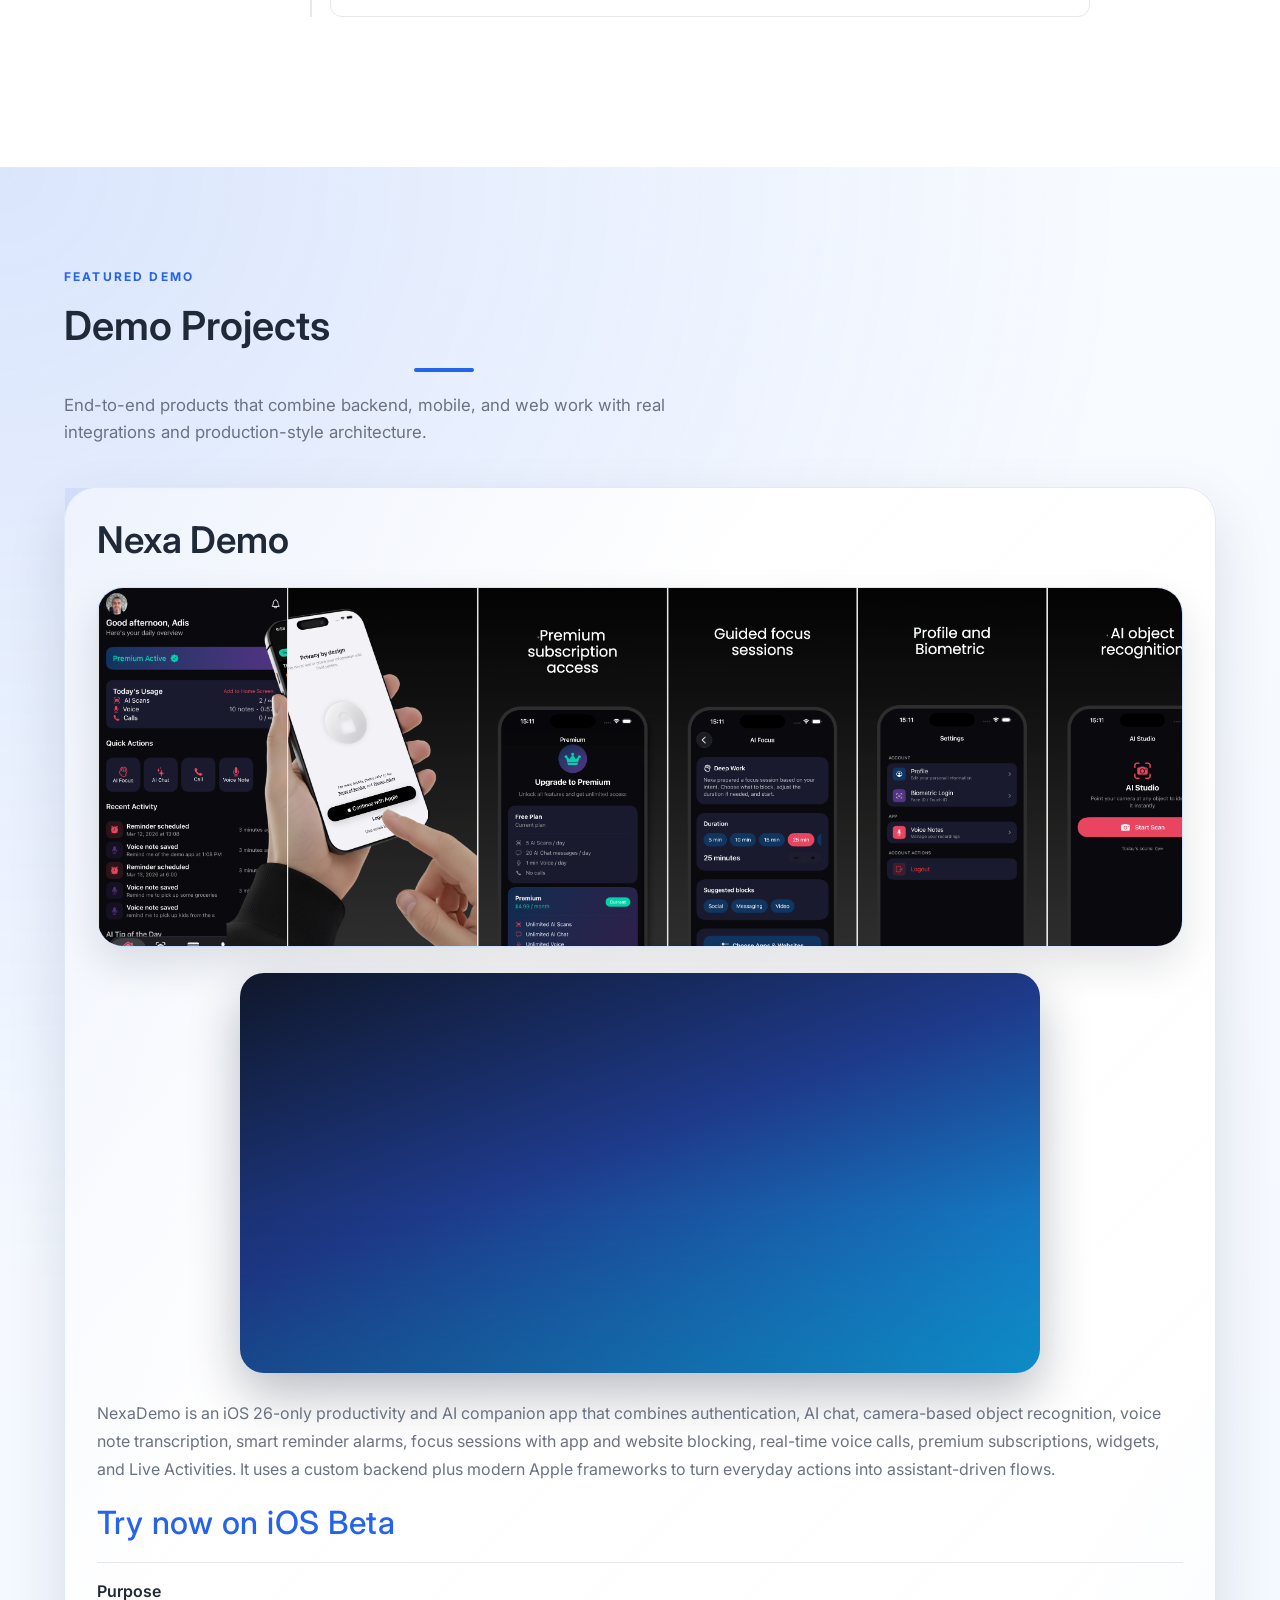
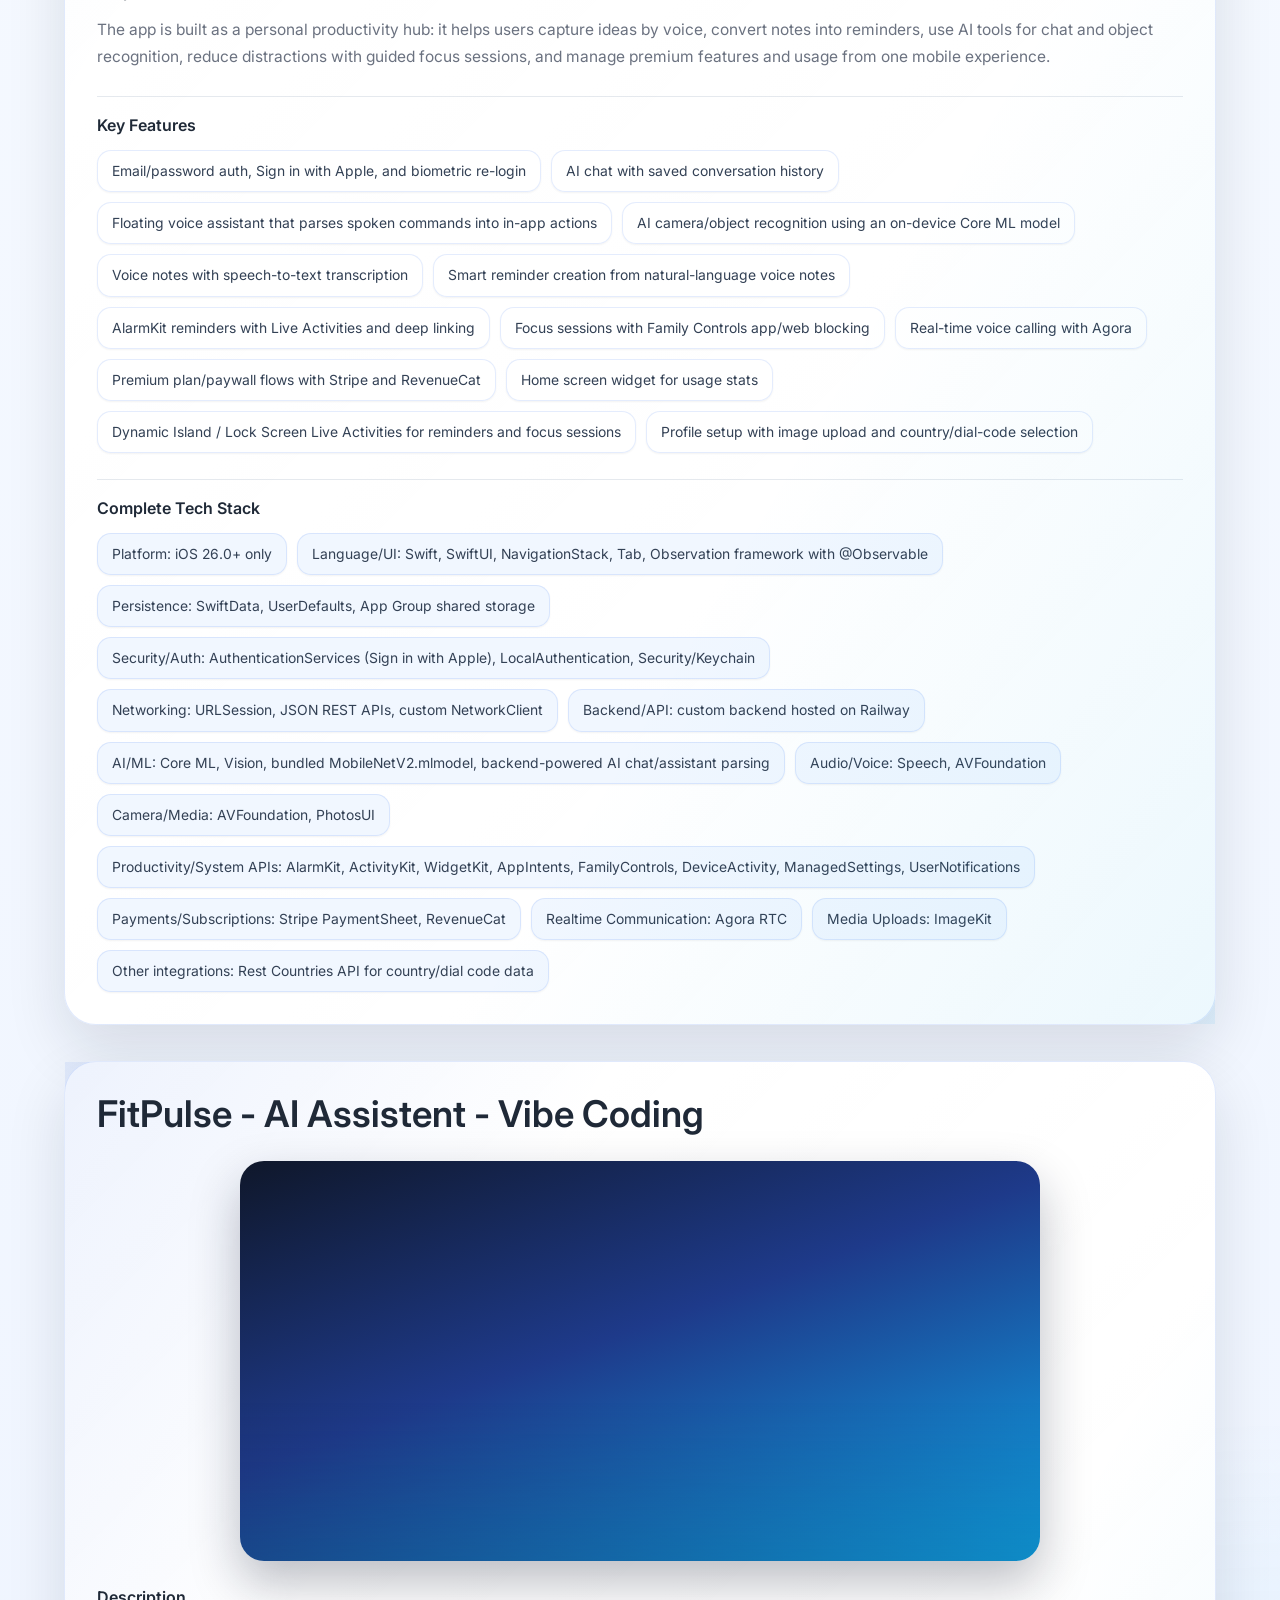
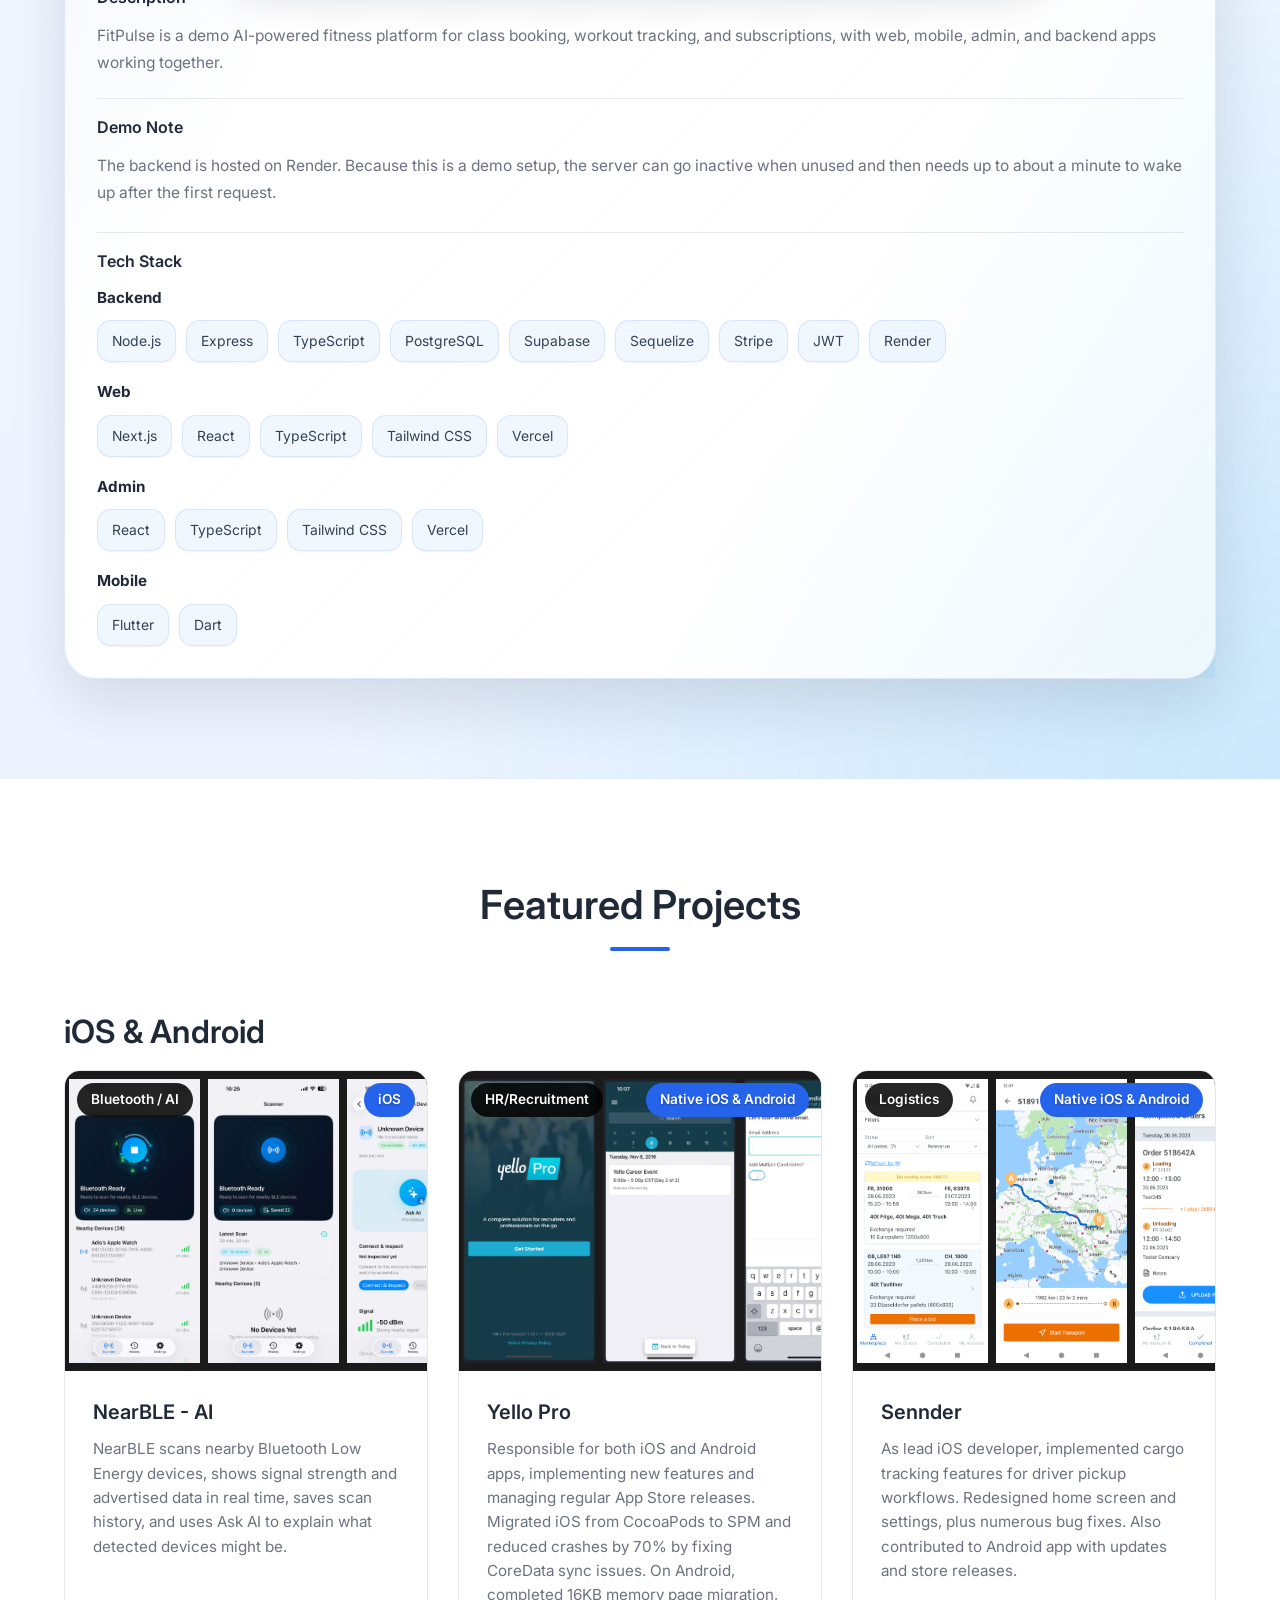
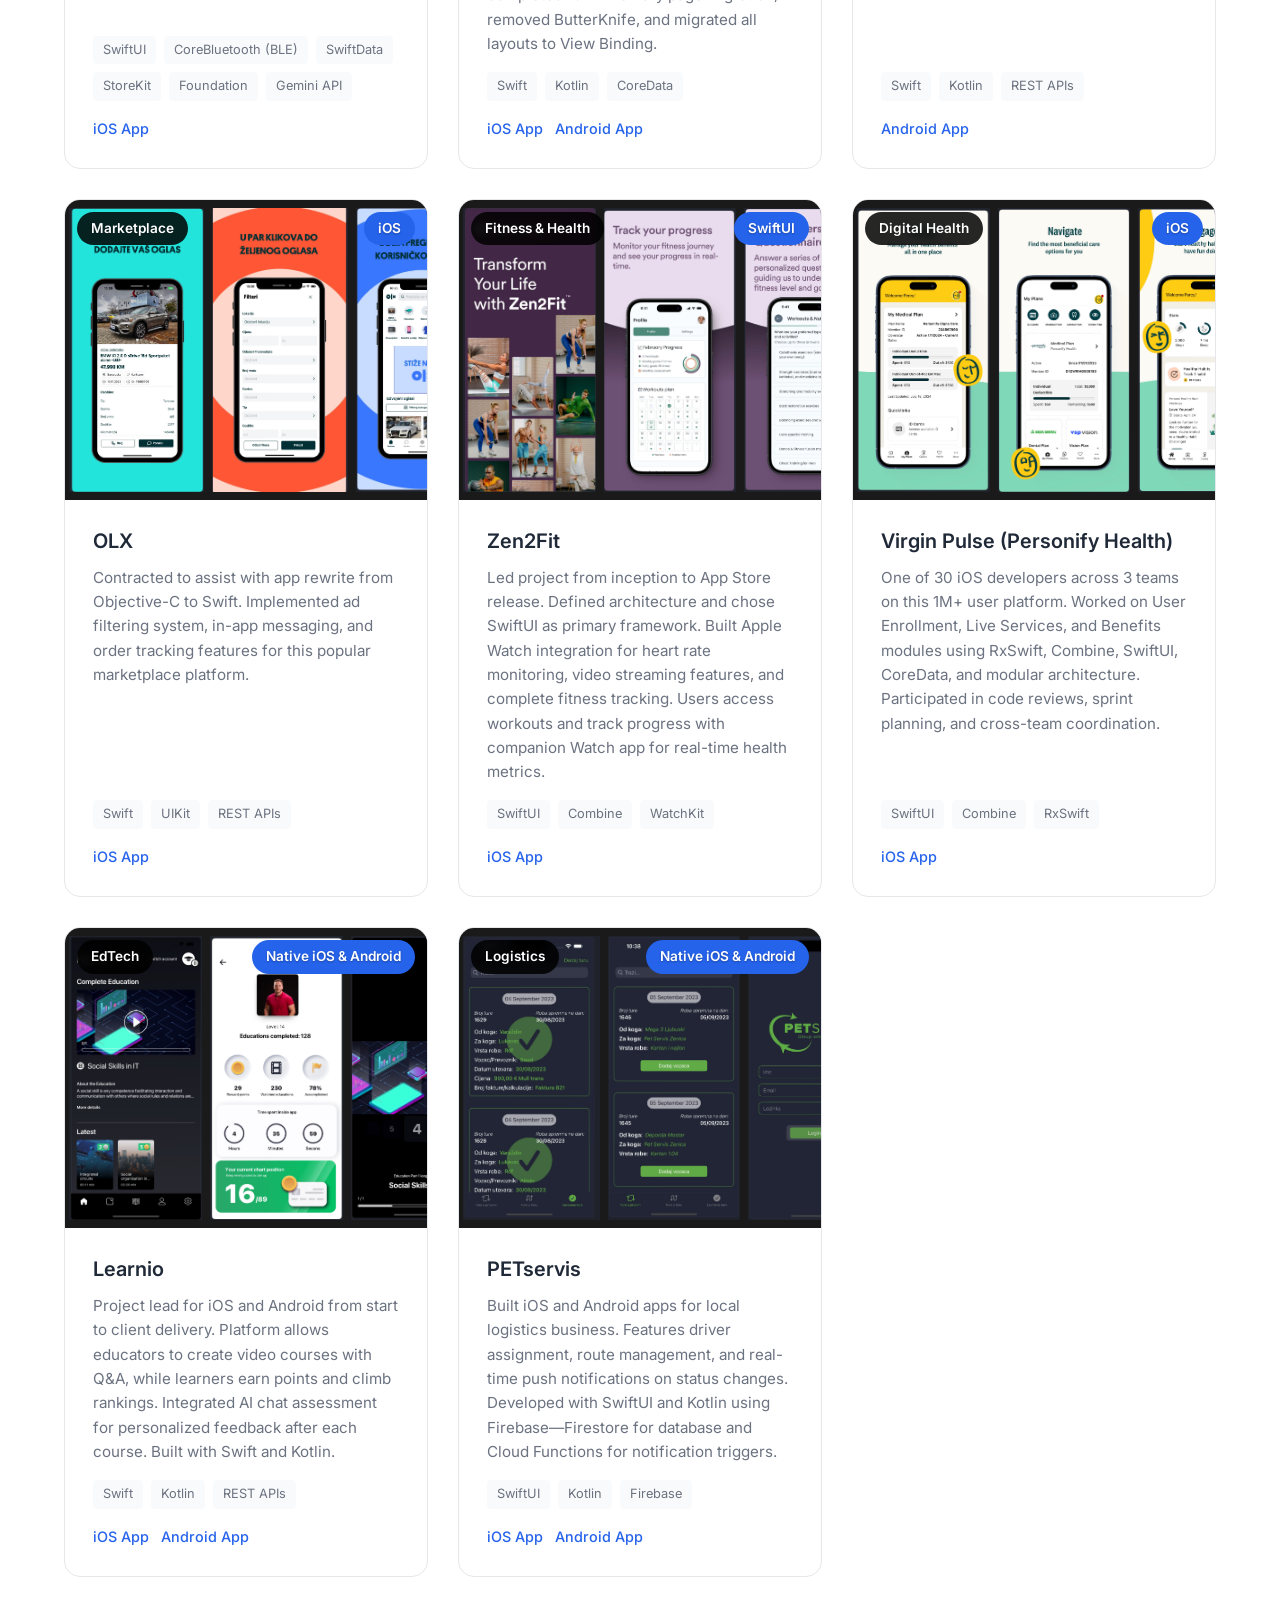
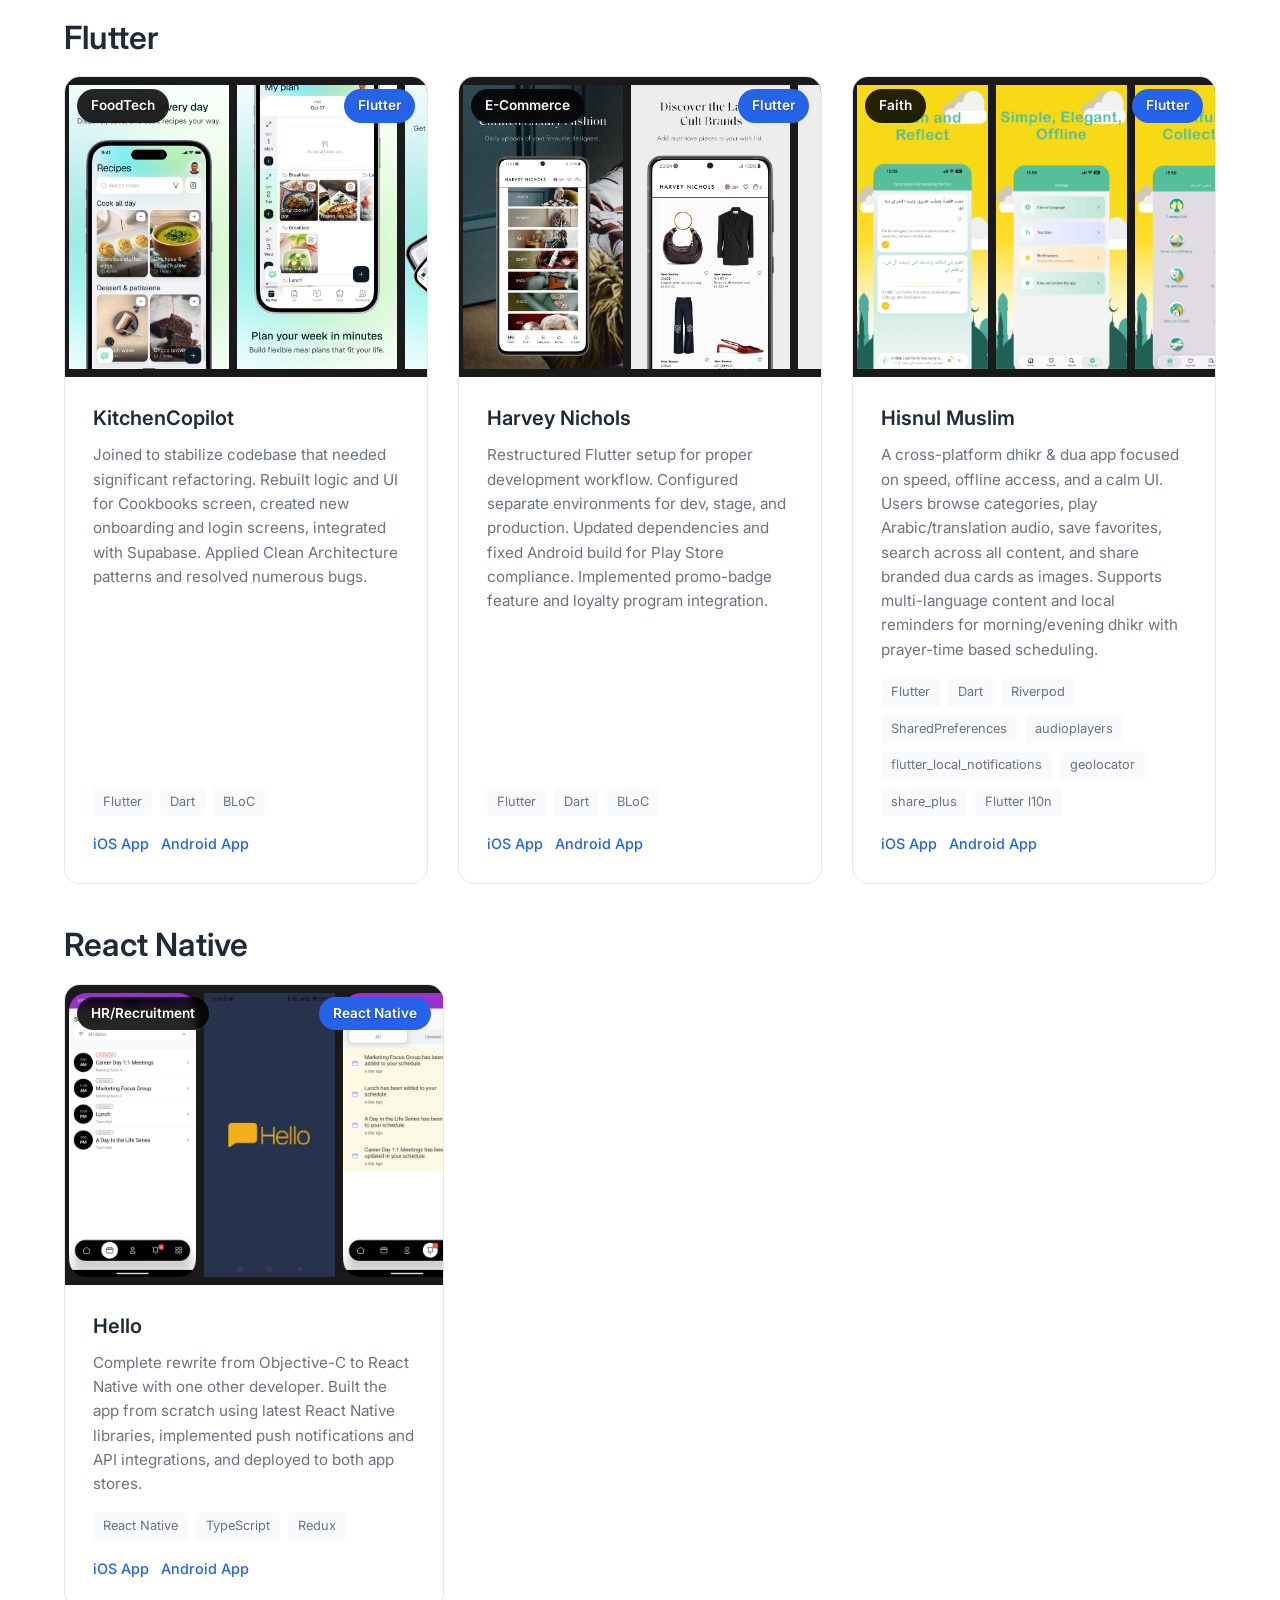
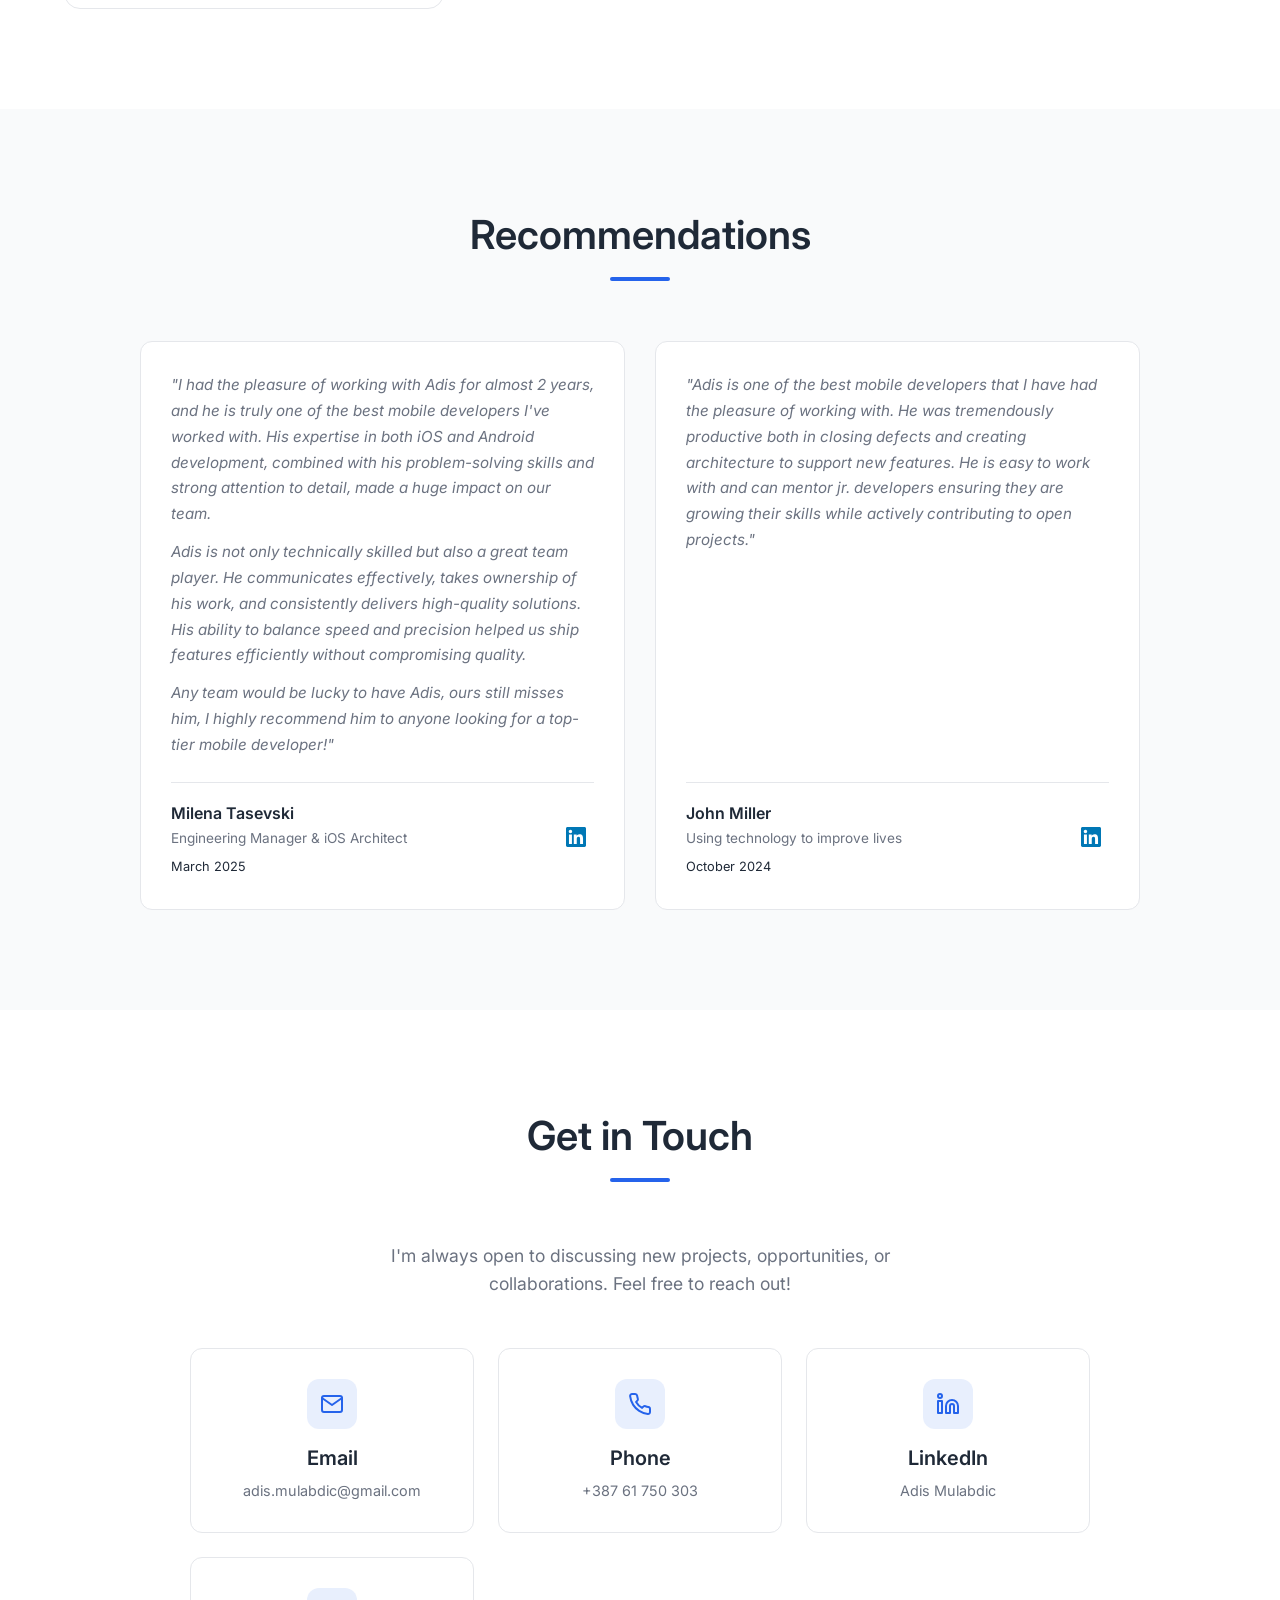
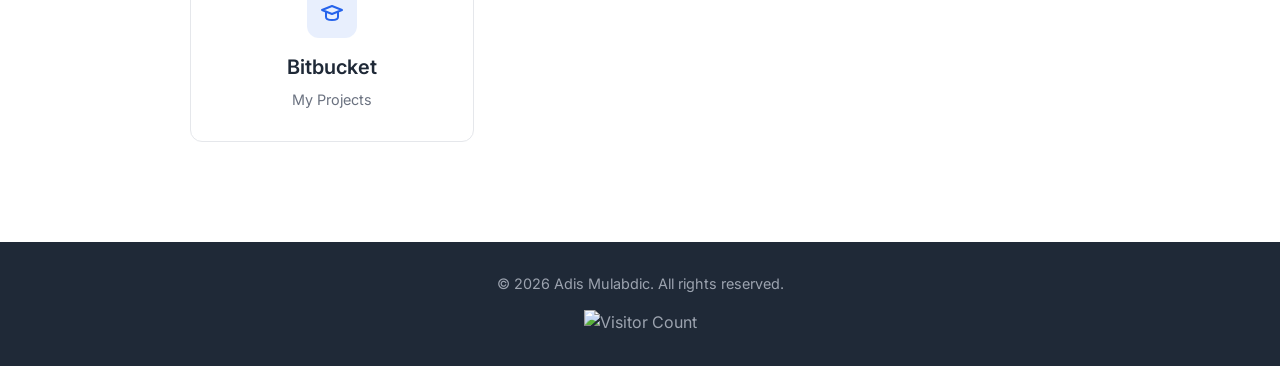
==== commit cbf98c3d: "Add inline CV preview dialog" ====
--- a/index.html
+++ b/index.html
@@ -106,7 +106,8 @@
                 <li><a href="#projects">Projects</a></li>
                 <li><a href="#testimonials">Recommendations</a></li>
                 <li><a href="#contact">Contact</a></li>
-                <li><a href="https://drive.google.com/file/d/1A9-7l6eg4sCqztmIZxz_gjy0M16YGKVt/view?usp=sharing" class="nav-cv-link" target="_blank" rel="noopener noreferrer">Download CV</a></li>
+                <li><a href="https://drive.google.com/file/d/1A9-7l6eg4sCqztmIZxz_gjy0M16YGKVt/view" data-cv-preview aria-haspopup="dialog" aria-controls="cv-preview" target="_blank" rel="noopener noreferrer">Preview CV</a></li>
+                <li><a href="https://drive.google.com/uc?export=download&amp;id=1A9-7l6eg4sCqztmIZxz_gjy0M16YGKVt" class="nav-cv-link" target="_blank" rel="noopener noreferrer">Download CV</a></li>
             </ul>
             <button class="nav-toggle" aria-label="Toggle navigation">
                 <span></span>
@@ -1156,6 +1157,18 @@
         </div>
     </footer>
 
+    <dialog id="cv-preview" class="cv-preview" aria-labelledby="cv-preview-title">
+        <div class="cv-preview-header">
+            <h2 id="cv-preview-title">Adis Mulabdic — CV</h2>
+            <button type="button" class="cv-preview-close" autofocus>Close <span aria-hidden="true">&times;</span></button>
+        </div>
+        <div class="cv-preview-actions">
+            <a href="https://drive.google.com/file/d/1A9-7l6eg4sCqztmIZxz_gjy0M16YGKVt/view" target="_blank" rel="noopener noreferrer">Open in new tab ↗</a>
+            <a href="https://drive.google.com/uc?export=download&amp;id=1A9-7l6eg4sCqztmIZxz_gjy0M16YGKVt" target="_blank" rel="noopener noreferrer">Download PDF ↓</a>
+        </div>
+        <iframe class="cv-preview-frame" title="Preview of Adis Mulabdic's CV" data-src="https://drive.google.com/file/d/1A9-7l6eg4sCqztmIZxz_gjy0M16YGKVt/preview" allow="fullscreen"></iframe>
+    </dialog>
+
     <script src="script.js"></script>
 </body>
 </html>
--- a/styles.css
+++ b/styles.css
@@ -93,7 +93,7 @@
     display: flex;
     align-items: center;
     list-style: none;
-    gap: 32px;
+    gap: 24px;
 }
 
 .nav-menu li {
@@ -1008,8 +1008,88 @@
     height: 22px;
 }
 
-/* Responsive Design */
-@media (max-width: 768px) {
+/* CV preview */
+body.cv-preview-open {
+    overflow: hidden;
+}
+
+.cv-preview {
+    width: min(1000px, calc(100% - 32px));
+    height: 90vh;
+    height: 90dvh;
+    max-width: none;
+    max-height: none;
+    margin: auto;
+    padding: 0;
+    border: 1px solid var(--border-color);
+    border-radius: 16px;
+    background: var(--bg-primary);
+    color: var(--text-primary);
+    box-shadow: var(--shadow-lg);
+    overflow: hidden;
+}
+
+.cv-preview[open] {
+    display: flex;
+    flex-direction: column;
+}
+
+.cv-preview::backdrop {
+    background: rgba(15, 23, 42, 0.7);
+}
+
+.cv-preview-header {
+    display: flex;
+    align-items: center;
+    justify-content: space-between;
+    gap: 16px;
+    padding: 16px 20px;
+}
+
+.cv-preview-header h2 {
+    font-size: 1.1rem;
+}
+
+.cv-preview-close {
+    display: inline-flex;
+    align-items: center;
+    gap: 8px;
+    padding: 8px 12px;
+    border: 1px solid var(--border-color);
+    border-radius: 8px;
+    background: var(--bg-secondary);
+    color: var(--text-primary);
+    font: inherit;
+    cursor: pointer;
+}
+
+.cv-preview-close:hover {
+    border-color: var(--primary-color);
+}
+
+.cv-preview-actions {
+    display: flex;
+    flex-wrap: wrap;
+    gap: 12px 24px;
+    padding: 0 20px 16px;
+    font-size: 0.9rem;
+    color: var(--primary-color);
+}
+
+.cv-preview-actions a:hover {
+    text-decoration: underline;
+}
+
+.cv-preview-frame {
+    flex: 1;
+    min-height: 0;
+    width: 100%;
+    border: 0;
+    background: var(--bg-secondary);
+}
+
+/* Responsive navigation */
+@media (max-width: 1024px) {
     .nav-menu {
         display: none;
         position: absolute;
@@ -1034,7 +1114,10 @@
     .nav-toggle {
         display: flex;
     }
-
+}
+
+/* Responsive Design */
+@media (max-width: 768px) {
     .hero-content {
         flex-direction: column;
         text-align: center;
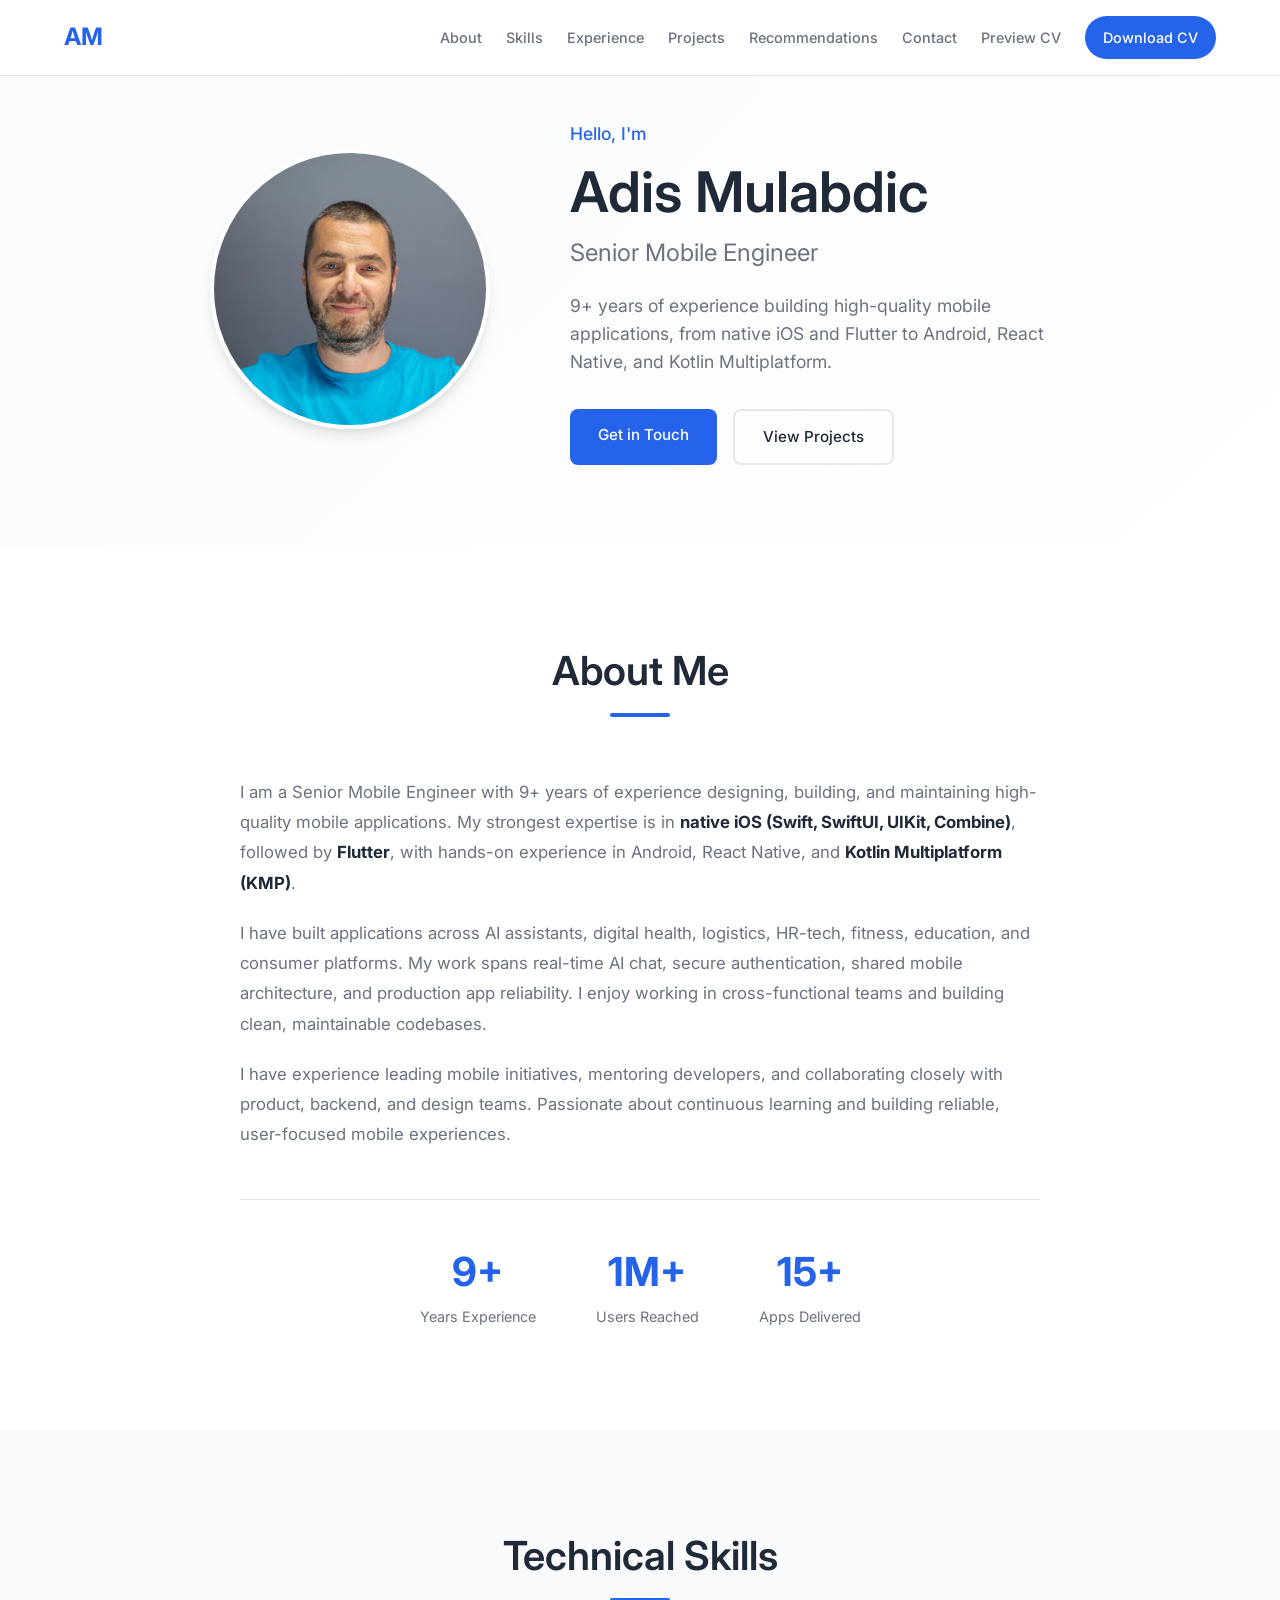
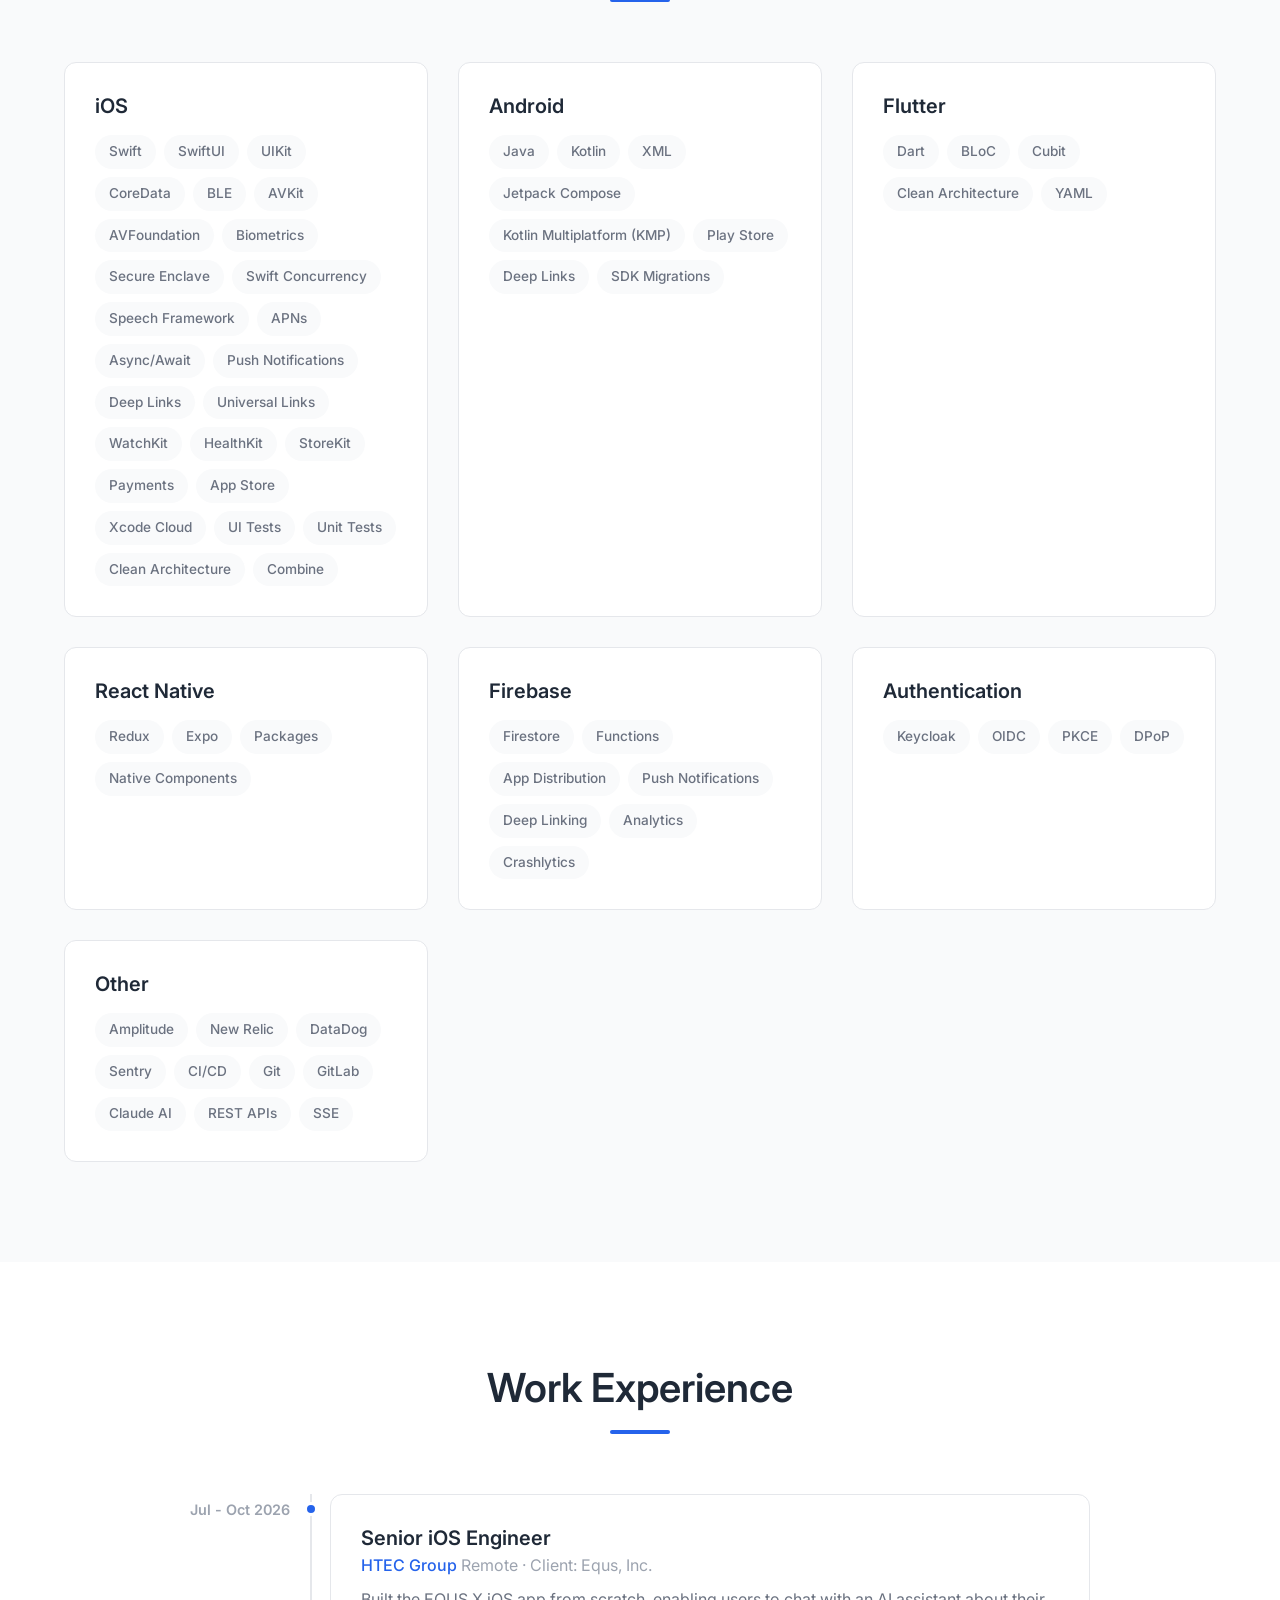
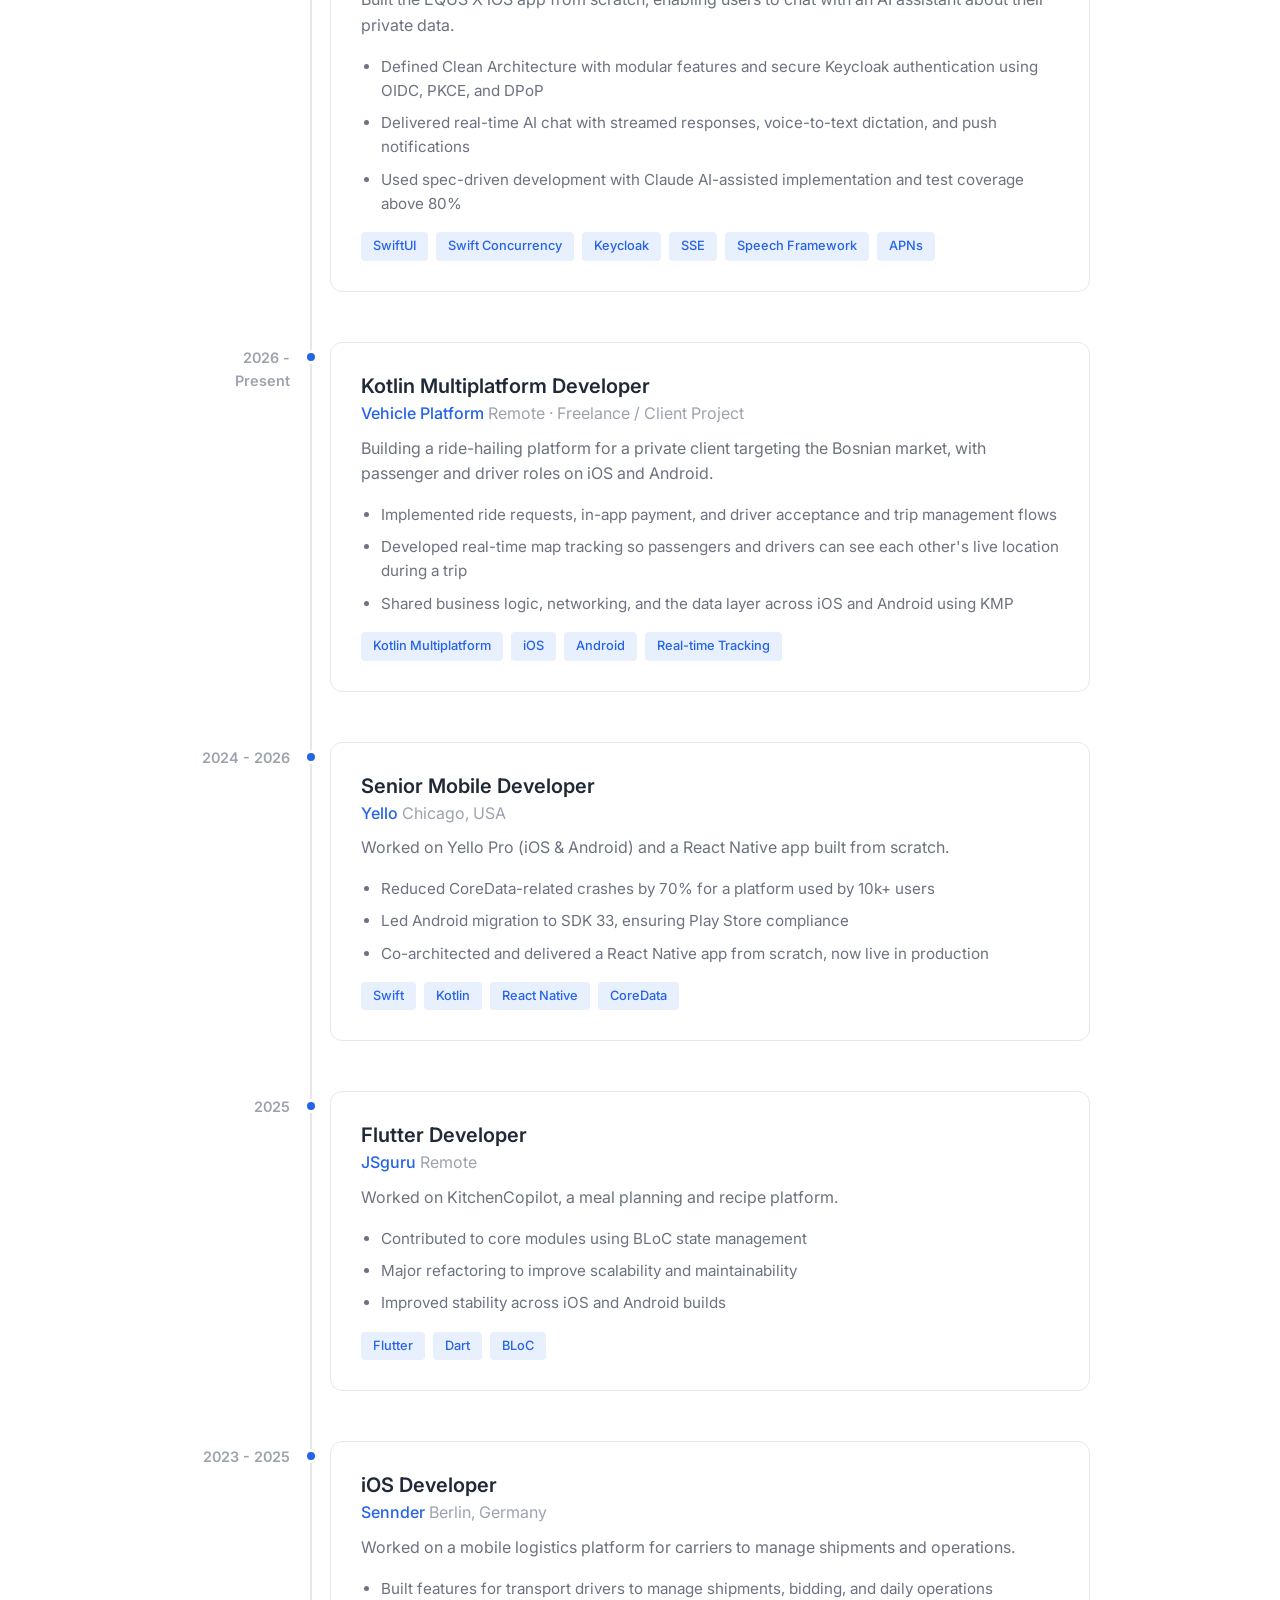
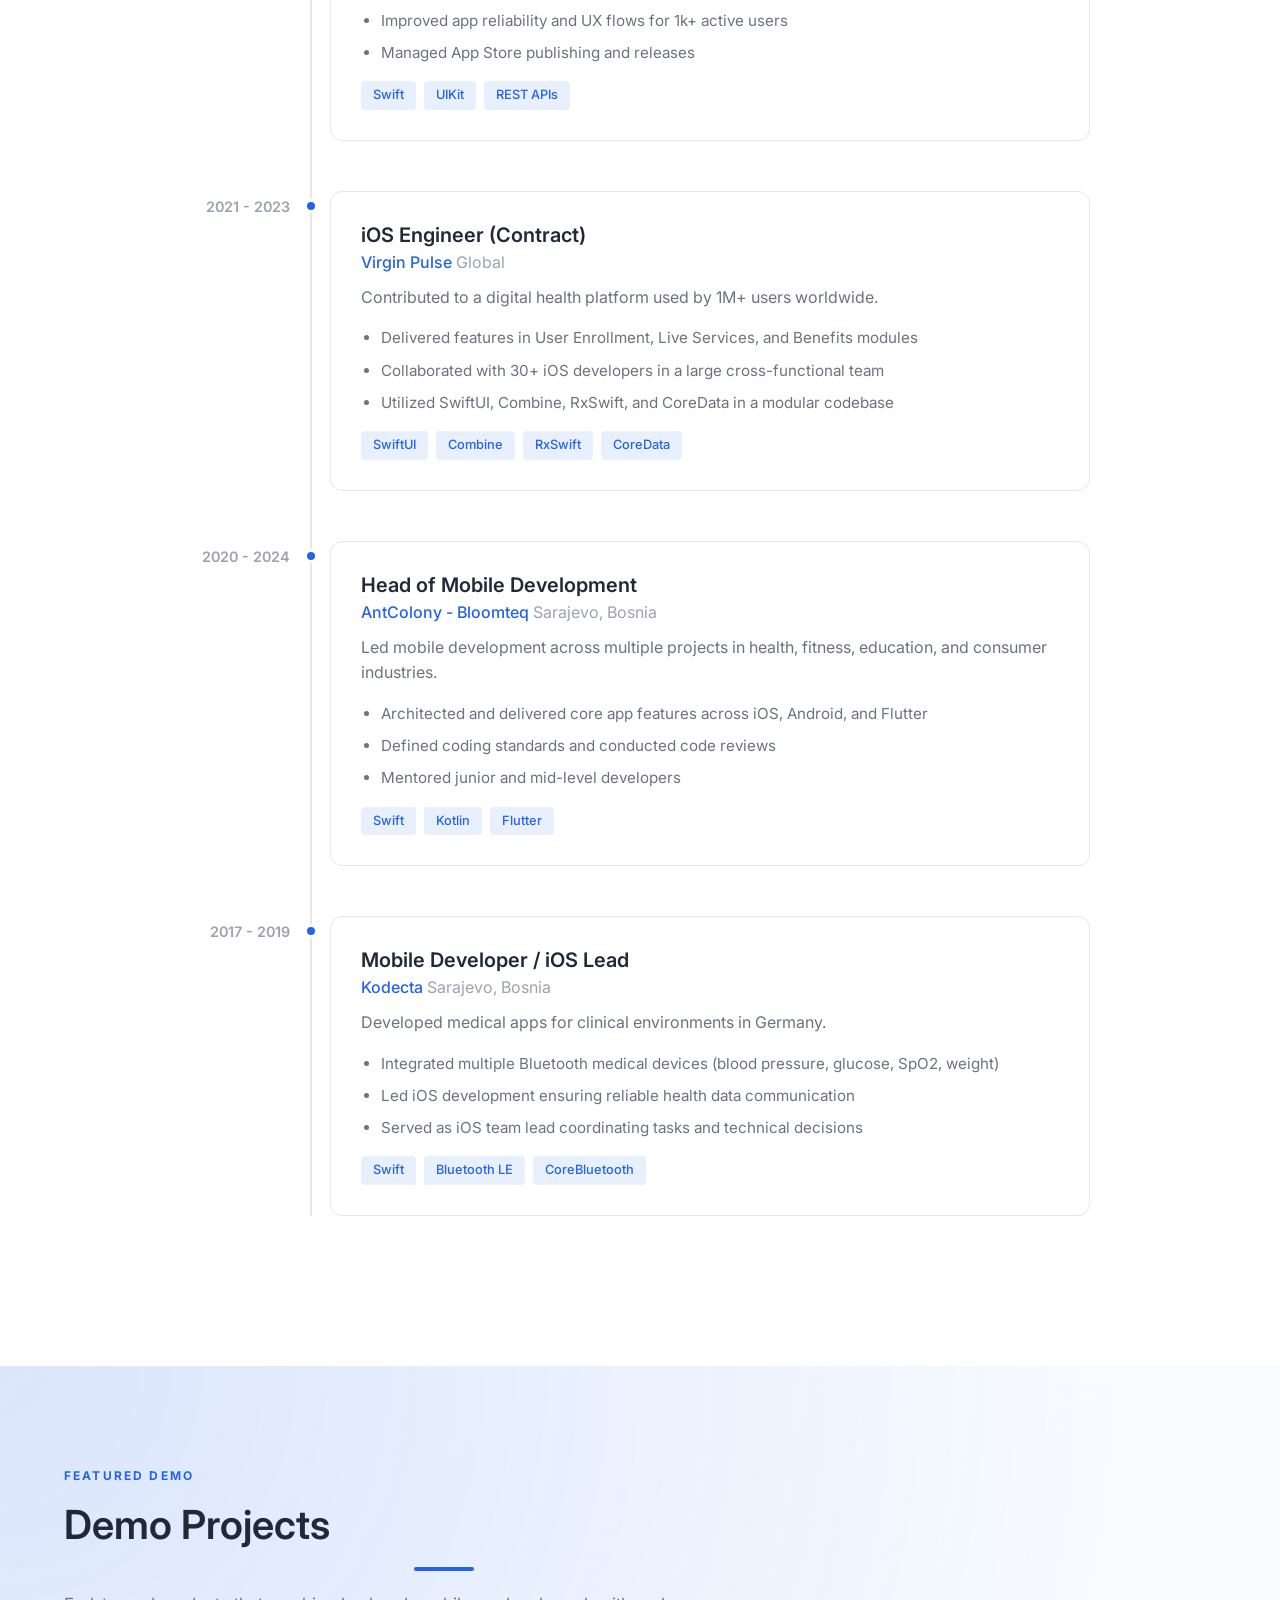
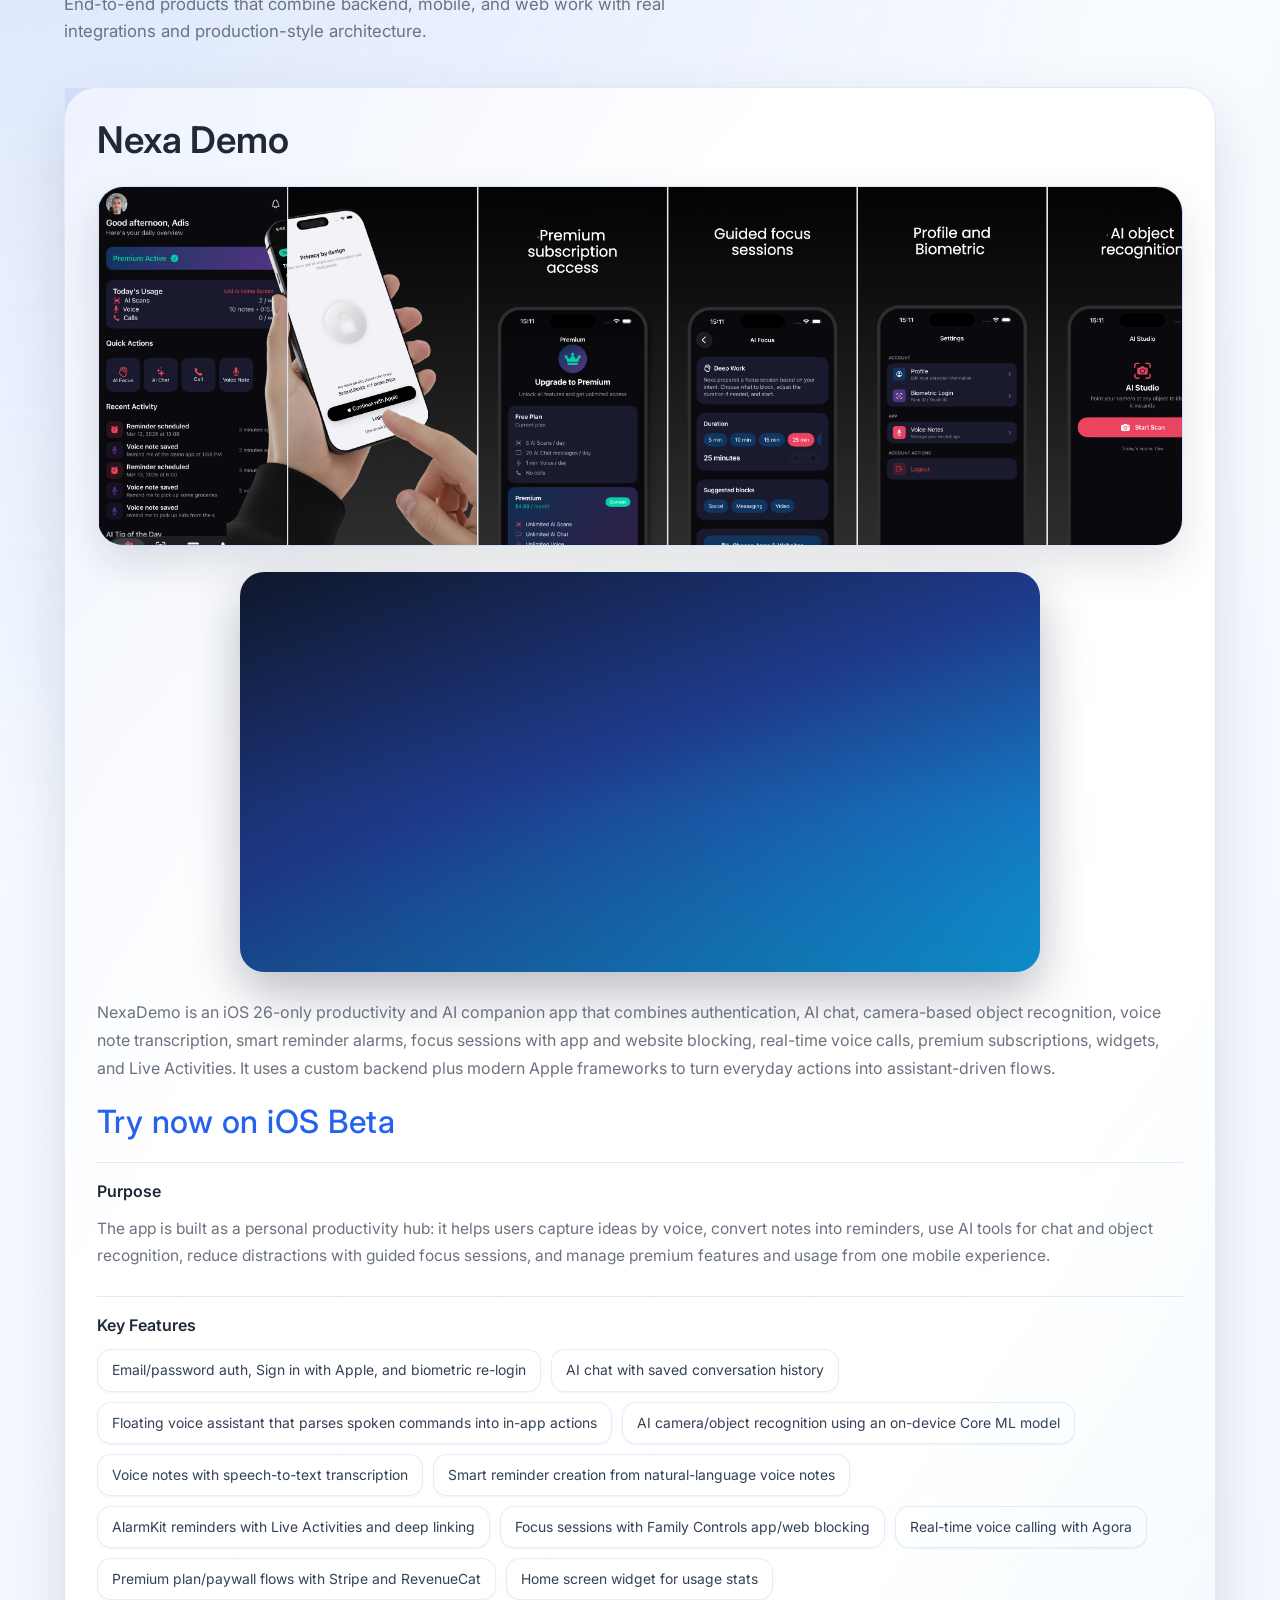
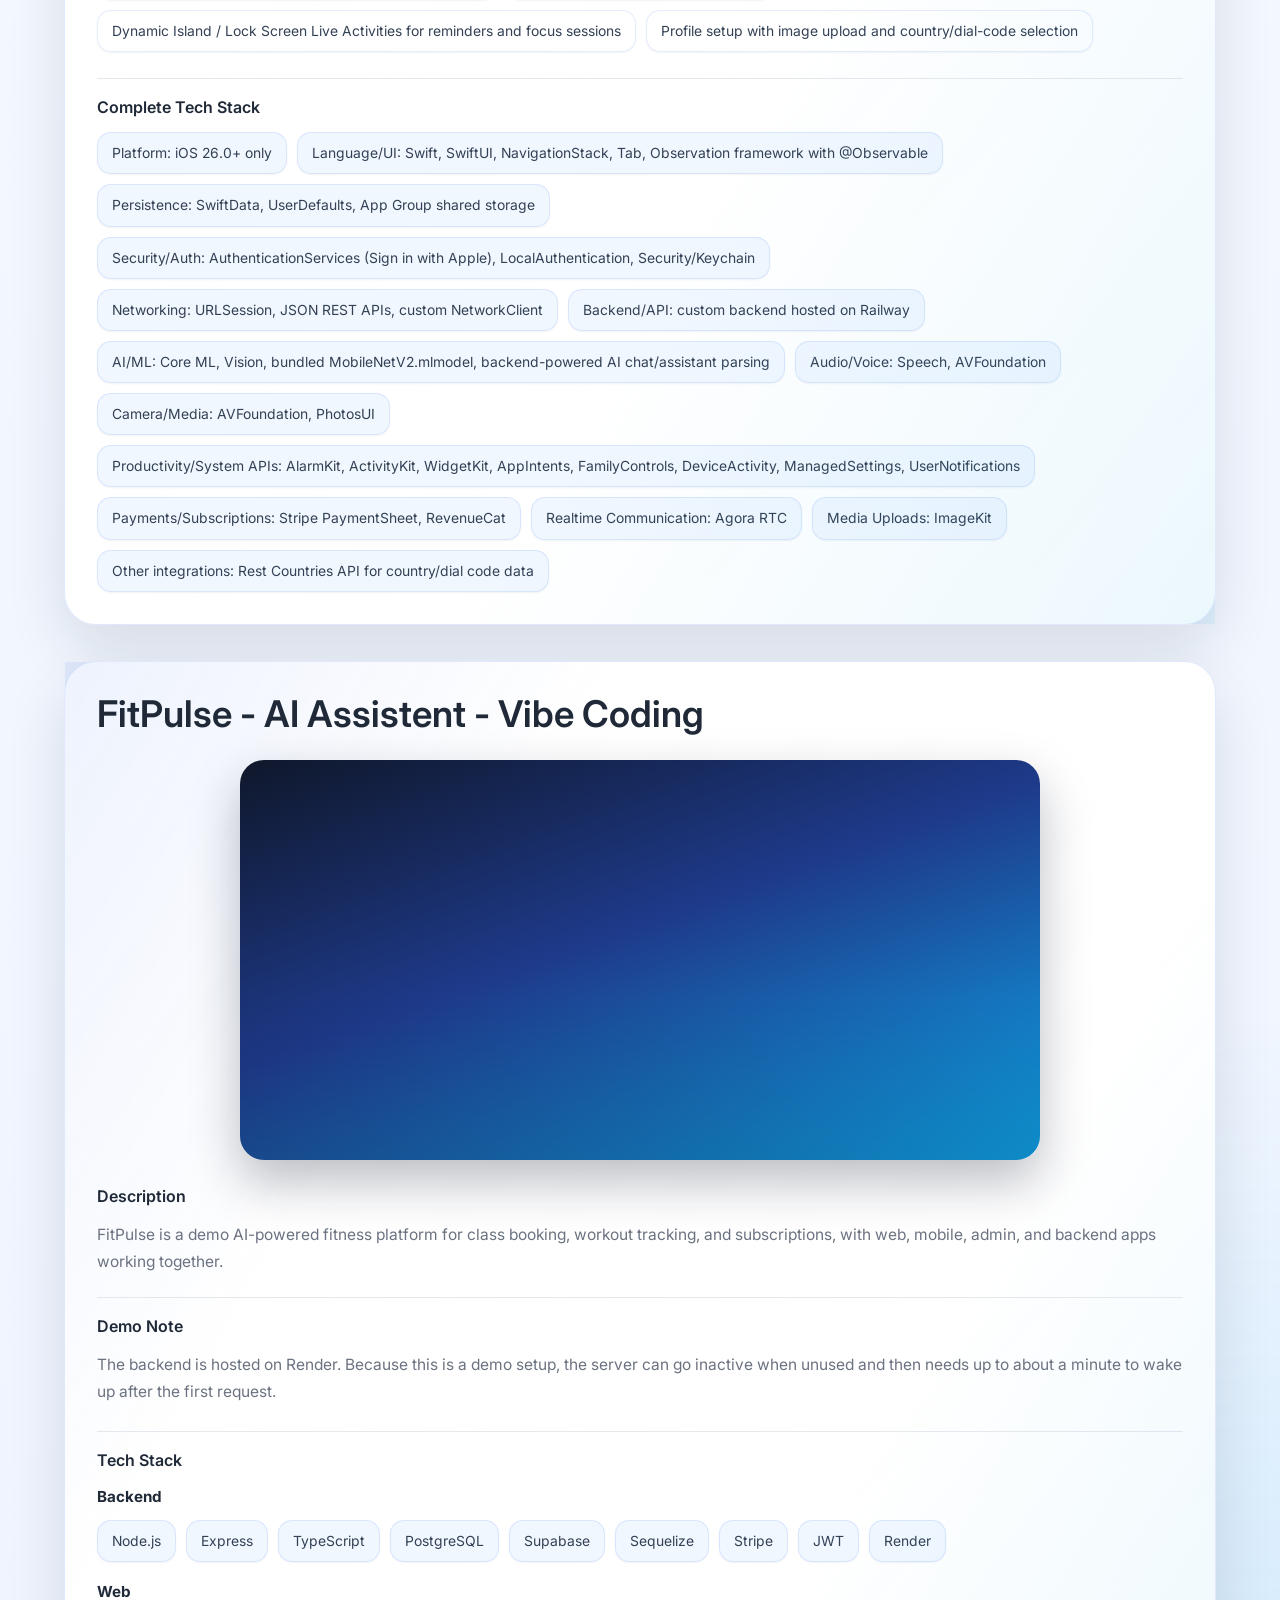
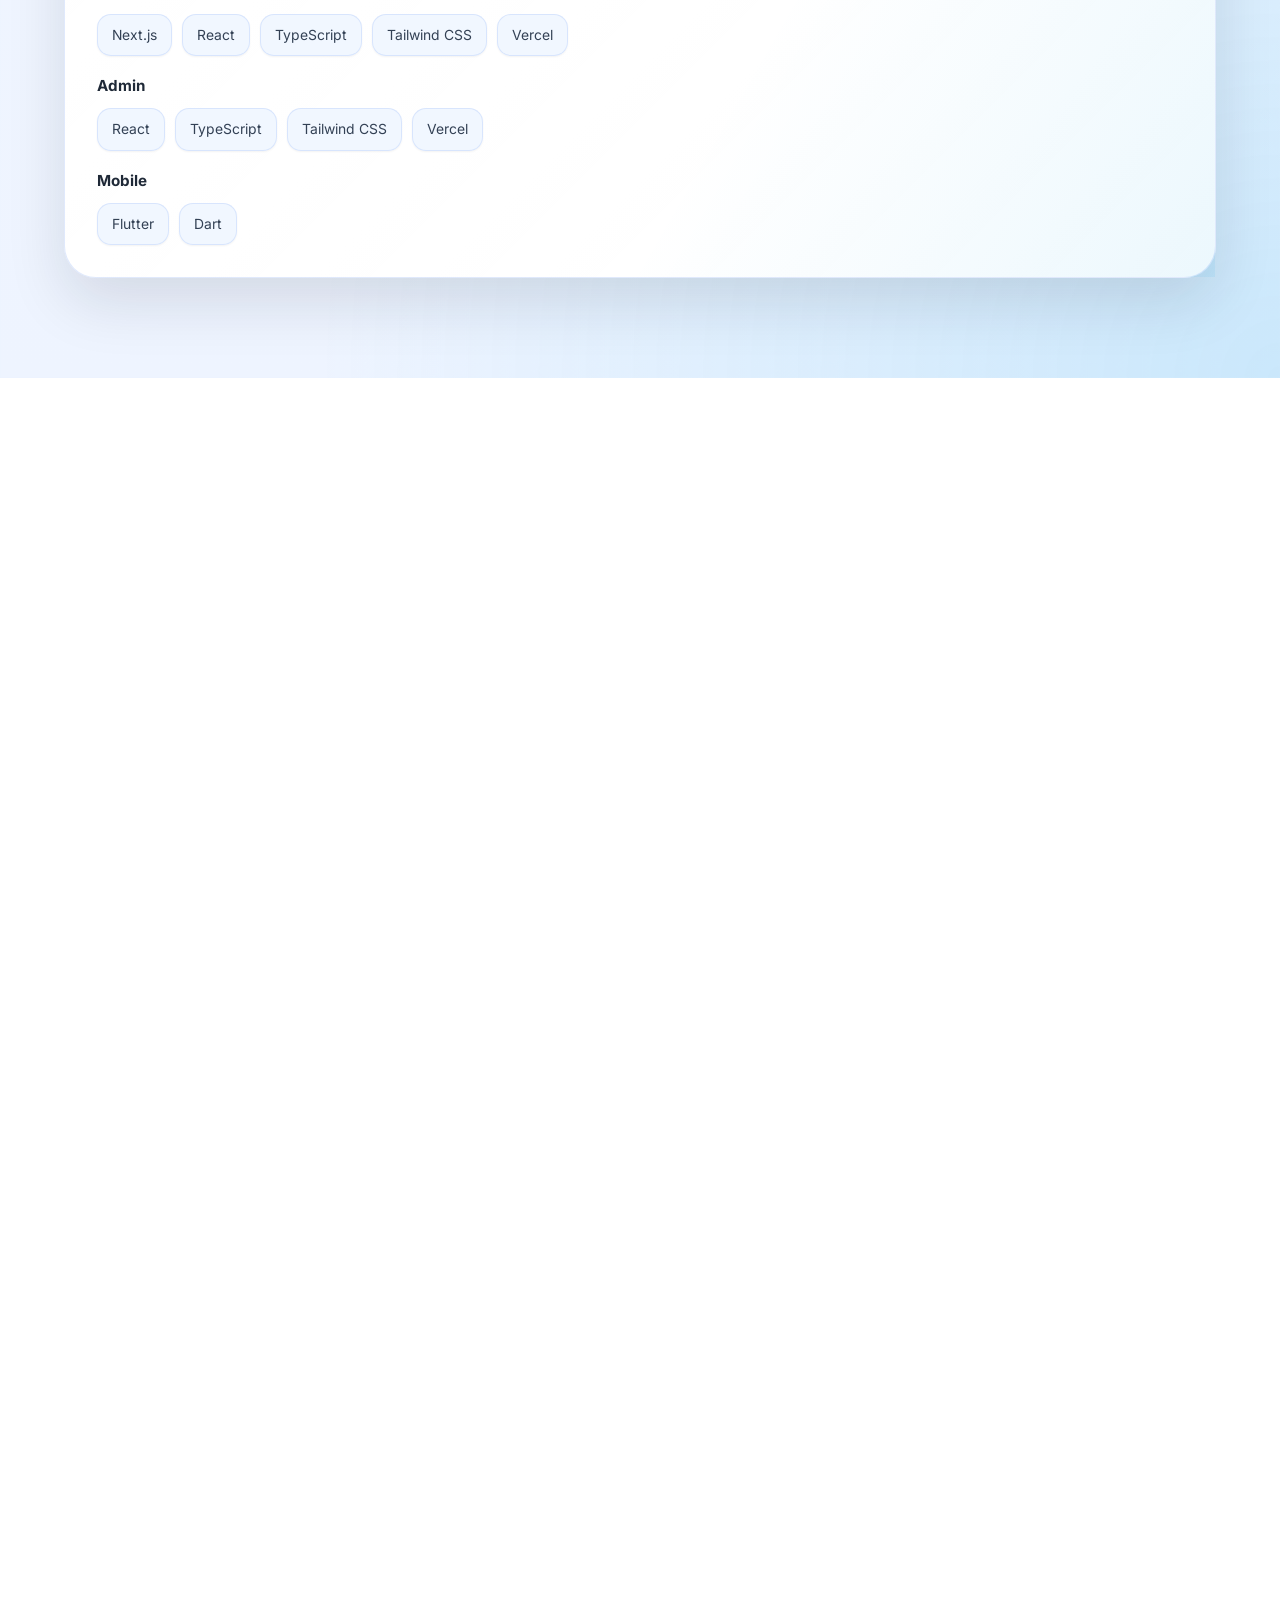
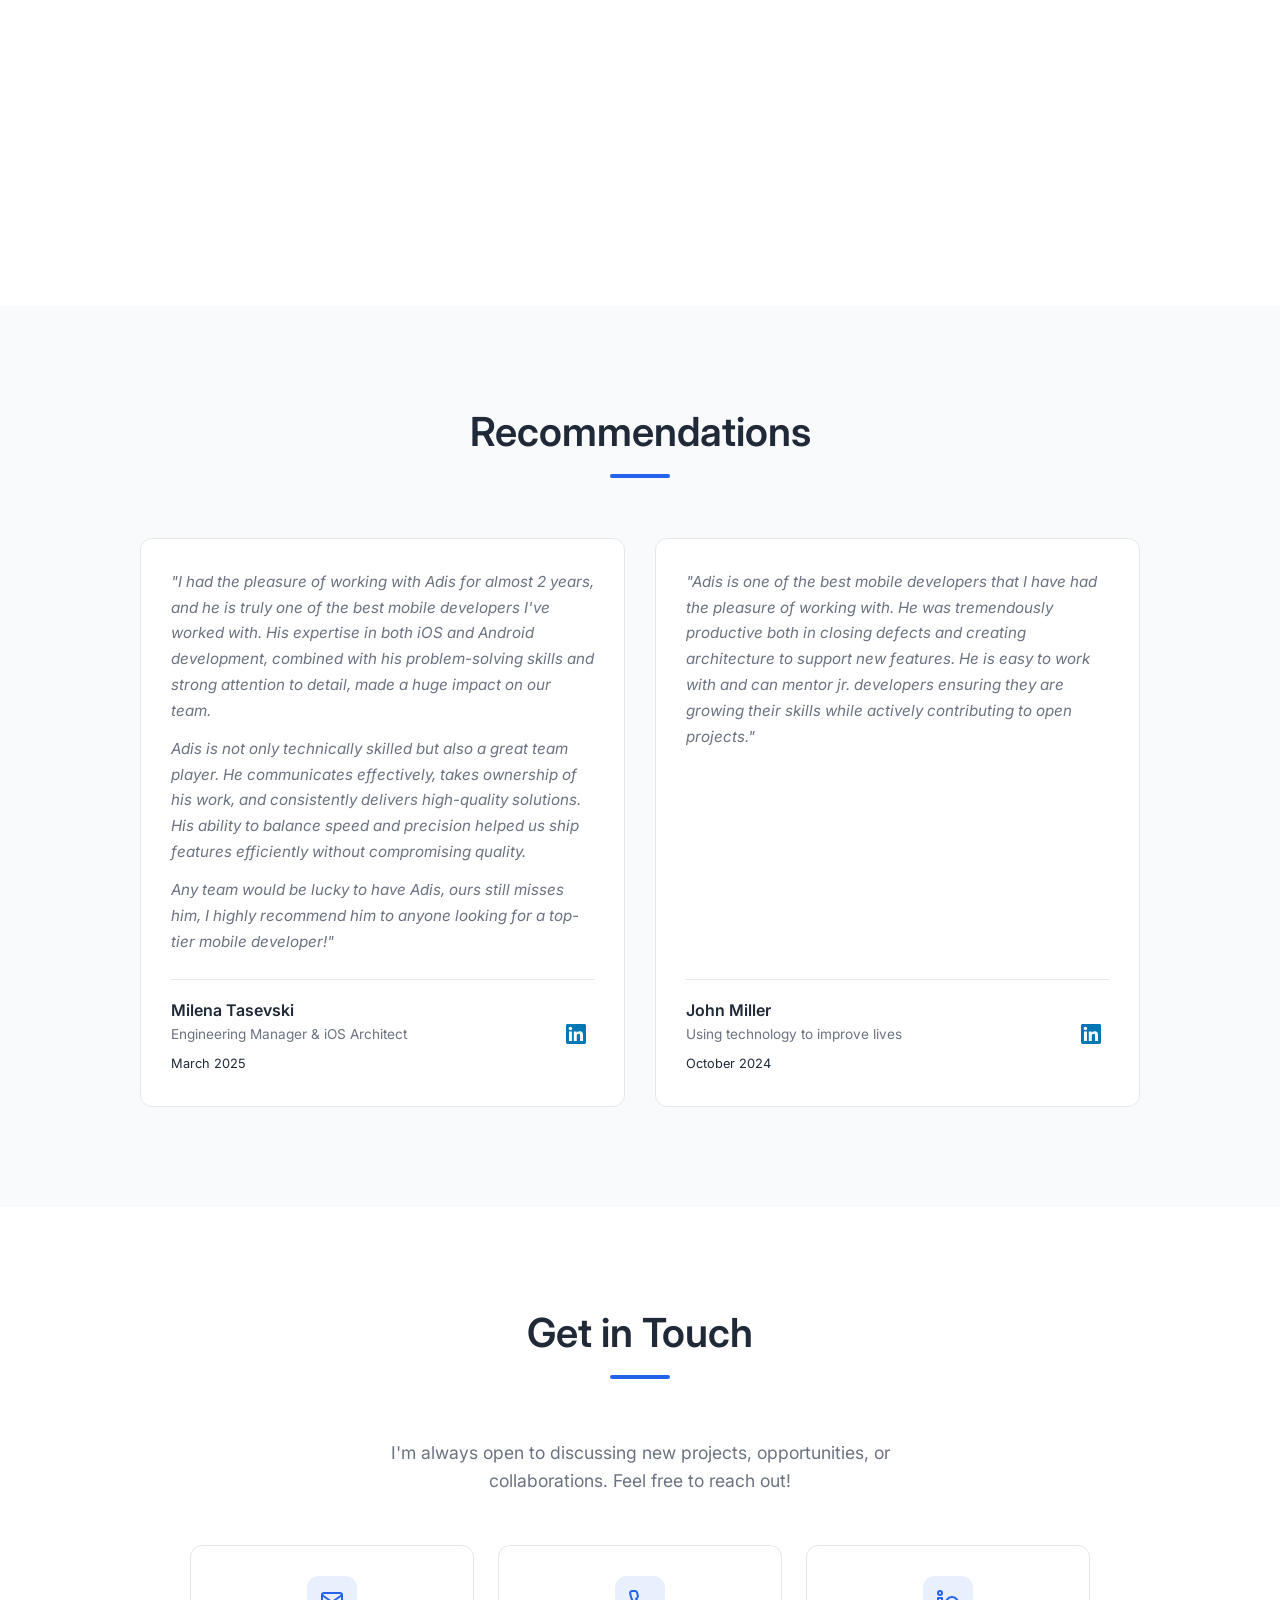
==== commit e8ea15e7: "Update portfolio with EQUS X and Kotlin Multiplatform experience" ====
--- a/index.html
+++ b/index.html
@@ -4,8 +4,8 @@
 <head>
     <meta charset="UTF-8">
     <meta name="viewport" content="width=device-width, initial-scale=1.0">
-    <meta name="description" content="Adis Mulabdic - Senior Mobile Developer with 8+ years experience in iOS, Flutter, Android, and React Native">
-    <title>Adis Mulabdic | Senior Mobile Developer</title>
+    <meta name="description" content="Adis Mulabdic - Senior Mobile Engineer with 9+ years of experience in iOS, Flutter, Android, React Native, and Kotlin Multiplatform.">
+    <title>Adis Mulabdic | Senior Mobile Engineer</title>
     <link rel="stylesheet" href="styles.css">
     <link rel="preconnect" href="https://fonts.googleapis.com">
     <link rel="preconnect" href="https://fonts.gstatic.com" crossorigin>
@@ -125,10 +125,10 @@
             <div class="hero-text">
                 <p class="hero-greeting">Hello, I'm</p>
                 <h1 class="hero-name">Adis Mulabdic</h1>
-                <h2 class="hero-title">Senior Mobile Developer</h2>
+                <h2 class="hero-title">Senior Mobile Engineer</h2>
                 <p class="hero-description">
-                    8+ years of experience building high-quality mobile applications
-                    with iOS, Flutter, Android, and React Native.
+                    9+ years of experience building high-quality mobile applications,
+                    from native iOS and Flutter to Android, React Native, and Kotlin Multiplatform.
                 </p>
                 <div class="hero-buttons">
                     <a href="#contact" class="btn btn-primary">Get in Touch</a>
@@ -143,16 +143,16 @@
             <h2 class="section-title">About Me</h2>
             <div class="about-content">
                 <p>
-                    I am a Senior Mobile Developer with more than 8 years of experience in designing,
-                    building, and maintaining high-quality mobile applications. My primary expertise is
-                    in <strong>iOS (Swift, SwiftUI, UIKit, Combine)</strong>, <strong>Android (Kotlin, Java)</strong>,
-                    and <strong>Flutter</strong>, with React Native experience when needed.
+                    I am a Senior Mobile Engineer with 9+ years of experience designing,
+                    building, and maintaining high-quality mobile applications. My strongest expertise is
+                    in <strong>native iOS (Swift, SwiftUI, UIKit, Combine)</strong>, followed by <strong>Flutter</strong>,
+                    with hands-on experience in Android, React Native, and <strong>Kotlin Multiplatform (KMP)</strong>.
                 </p>
                 <p>
-                    I have delivered complete applications from concept to production, improved existing
-                    codebases, and resolved complex technical issues, especially around app stability and
-                    data synchronization. I enjoy working in cross-functional teams, contributing to
-                    architecture decisions, and ensuring clean, maintainable code.
+                    I have built applications across AI assistants, digital health, logistics, HR-tech,
+                    fitness, education, and consumer platforms. My work spans real-time AI chat,
+                    secure authentication, shared mobile architecture, and production app reliability.
+                    I enjoy working in cross-functional teams and building clean, maintainable codebases.
                 </p>
                 <p>
                     I have experience leading mobile initiatives, mentoring developers, and collaborating
@@ -161,7 +161,7 @@
                 </p>
                 <div class="about-highlights">
                     <div class="highlight">
-                        <span class="highlight-number">8+</span>
+                        <span class="highlight-number">9+</span>
                         <span class="highlight-text">Years Experience</span>
                     </div>
                     <div class="highlight">
@@ -193,7 +193,9 @@
                         <span class="skill-tag">AVFoundation</span>
                         <span class="skill-tag">Biometrics</span>
                         <span class="skill-tag">Secure Enclave</span>
-                        <span class="skill-tag">Concurrency</span>
+                        <span class="skill-tag">Swift Concurrency</span>
+                        <span class="skill-tag">Speech Framework</span>
+                        <span class="skill-tag">APNs</span>
                         <span class="skill-tag">Async/Await</span>
                         <span class="skill-tag">Push Notifications</span>
                         <span class="skill-tag">Deep Links</span>
@@ -217,7 +219,7 @@
                         <span class="skill-tag">Kotlin</span>
                         <span class="skill-tag">XML</span>
                         <span class="skill-tag">Jetpack Compose</span>
-                        <span class="skill-tag">KMM</span>
+                        <span class="skill-tag">Kotlin Multiplatform (KMP)</span>
                         <span class="skill-tag">Play Store</span>
                         <span class="skill-tag">Deep Links</span>
                         <span class="skill-tag">SDK Migrations</span>
@@ -255,6 +257,15 @@
                     </div>
                 </div>
                 <div class="skill-category">
+                    <h3>Authentication</h3>
+                    <div class="skill-tags">
+                        <span class="skill-tag">Keycloak</span>
+                        <span class="skill-tag">OIDC</span>
+                        <span class="skill-tag">PKCE</span>
+                        <span class="skill-tag">DPoP</span>
+                    </div>
+                </div>
+                <div class="skill-category">
                     <h3>Other</h3>
                     <div class="skill-tags">
                         <span class="skill-tag">Amplitude</span>
@@ -263,7 +274,10 @@
                         <span class="skill-tag">Sentry</span>
                         <span class="skill-tag">CI/CD</span>
                         <span class="skill-tag">Git</span>
+                        <span class="skill-tag">GitLab</span>
+                        <span class="skill-tag">Claude AI</span>
                         <span class="skill-tag">REST APIs</span>
+                        <span class="skill-tag">SSE</span>
                     </div>
                 </div>
             </div>
@@ -275,11 +289,53 @@
             <h2 class="section-title">Work Experience</h2>
             <div class="timeline">
                 <div class="timeline-item">
+                    <div class="timeline-date">Jul - Oct 2026</div>
+                    <div class="timeline-content">
+                        <h3>Senior iOS Engineer</h3>
+                        <h4>HTEC Group <span class="location">Remote · Client: Equs, Inc.</span></h4>
+                        <p>Built the EQUS X iOS app from scratch, enabling users to chat with an AI assistant about their private data.</p>
+                        <ul>
+                            <li>Defined Clean Architecture with modular features and secure Keycloak authentication using OIDC, PKCE, and DPoP</li>
+                            <li>Delivered real-time AI chat with streamed responses, voice-to-text dictation, and push notifications</li>
+                            <li>Used spec-driven development with Claude AI-assisted implementation and test coverage above 80%</li>
+                        </ul>
+                        <div class="tech-used">
+                            <span>SwiftUI</span>
+                            <span>Swift Concurrency</span>
+                            <span>Keycloak</span>
+                            <span>SSE</span>
+                            <span>Speech Framework</span>
+                            <span>APNs</span>
+                        </div>
+                    </div>
+                </div>
+
+                <div class="timeline-item">
+                    <div class="timeline-date">2026 - Present</div>
+                    <div class="timeline-content">
+                        <h3>Kotlin Multiplatform Developer</h3>
+                        <h4>Vehicle Platform <span class="location">Remote · Freelance / Client Project</span></h4>
+                        <p>Building a ride-hailing platform for a private client targeting the Bosnian market, with passenger and driver roles on iOS and Android.</p>
+                        <ul>
+                            <li>Implemented ride requests, in-app payment, and driver acceptance and trip management flows</li>
+                            <li>Developed real-time map tracking so passengers and drivers can see each other's live location during a trip</li>
+                            <li>Shared business logic, networking, and the data layer across iOS and Android using KMP</li>
+                        </ul>
+                        <div class="tech-used">
+                            <span>Kotlin Multiplatform</span>
+                            <span>iOS</span>
+                            <span>Android</span>
+                            <span>Real-time Tracking</span>
+                        </div>
+                    </div>
+                </div>
+
+                <div class="timeline-item">
                     <div class="timeline-date">2024 - 2026</div>
                     <div class="timeline-content">
                         <h3>Senior Mobile Developer</h3>
                         <h4>Yello <span class="location">Chicago, USA</span></h4>
-                        <p>Working on Yello Pro (iOS & Android) and a React Native app built from scratch.</p>
+                        <p>Worked on Yello Pro (iOS &amp; Android) and a React Native app built from scratch.</p>
                         <ul>
                             <li>Reduced CoreData-related crashes by 70% for a platform used by 10k+ users</li>
                             <li>Led Android migration to SDK 33, ensuring Play Store compliance</li>
@@ -596,6 +652,63 @@
     <section id="featured-projects" class="section projects">
         <div class="container">
             <h2 class="section-title">Featured Projects</h2>
+            <div class="projects-group recent-work">
+                <h3 class="projects-group-title">Recent Client Work</h3>
+                <div class="projects-grid">
+                    <article class="project-card client-project" id="equs-x">
+                        <div class="project-content">
+                            <div class="client-project-meta">
+                                <span class="client-project-platform">AI Assistant · iOS</span>
+                                <span>Jul - Oct 2026</span>
+                            </div>
+                            <h4>EQUS X</h4>
+                            <p class="client-project-role">Senior iOS Engineer · HTEC Group for Equs, Inc.</p>
+                            <p>Built an iOS AI assistant from scratch, letting users chat about their private data through a modular SwiftUI app.</p>
+                            <ul class="client-project-highlights">
+                                <li>Streamed AI responses, voice dictation, and push notifications</li>
+                                <li>Secure Keycloak sign-in with OIDC, PKCE, and DPoP</li>
+                                <li>Spec-driven delivery with test coverage above 80%</li>
+                            </ul>
+                            <div class="project-tech">
+                                <span>SwiftUI</span>
+                                <span>Swift Concurrency</span>
+                                <span>Clean Architecture</span>
+                                <span>Keycloak</span>
+                                <span>SSE</span>
+                                <span>Speech Framework</span>
+                                <span>APNs</span>
+                            </div>
+                            <p class="client-project-status">Client project · Not publicly released</p>
+                        </div>
+                    </article>
+
+                    <article class="project-card client-project" id="vehicle-platform">
+                        <div class="project-content">
+                            <div class="client-project-meta">
+                                <span class="client-project-platform">Ride-hailing · iOS &amp; Android</span>
+                                <span>2026 - Present</span>
+                            </div>
+                            <h4>Vehicle Platform</h4>
+                            <p class="client-project-role">Kotlin Multiplatform Developer · Freelance / Client Project</p>
+                            <p>A ride-hailing platform for a private client in the Bosnian market, built with Kotlin Multiplatform for passengers and drivers.</p>
+                            <ul class="client-project-highlights">
+                                <li>Ride requests, in-app payment, and driver trip management</li>
+                                <li>Live map tracking for both passengers and drivers</li>
+                                <li>Shared business logic, networking, and data across iOS and Android</li>
+                            </ul>
+                            <div class="project-tech">
+                                <span>Kotlin Multiplatform (KMP)</span>
+                                <span>iOS</span>
+                                <span>Android</span>
+                                <span>Shared Architecture</span>
+                                <span>Real-time Tracking</span>
+                            </div>
+                            <p class="client-project-status">In development · Not publicly released</p>
+                        </div>
+                    </article>
+                </div>
+            </div>
+
             <div class="projects-group">
                 <h3 class="projects-group-title">iOS &amp; Android</h3>
                 <div class="projects-grid">
--- a/styles.css
+++ b/styles.css
@@ -724,6 +724,53 @@
     transform: translateY(-8px);
 }
 
+.client-project {
+    border-top: 3px solid var(--primary-color);
+}
+
+.client-project-meta {
+    display: flex;
+    flex-wrap: wrap;
+    justify-content: space-between;
+    gap: 8px 16px;
+    margin-bottom: 20px;
+    color: var(--text-secondary);
+    font-size: 0.8rem;
+}
+
+.client-project-platform {
+    color: var(--primary-color);
+    font-weight: 600;
+}
+
+.client-project h4 {
+    margin-bottom: 8px;
+    font-size: 1.5rem;
+}
+
+.client-project .client-project-role {
+    font-size: 0.85rem;
+}
+
+.client-project-highlights {
+    padding-left: 20px;
+    margin-bottom: 24px;
+    color: var(--text-secondary);
+    font-size: 0.95rem;
+}
+
+.client-project-highlights li + li {
+    margin-top: 8px;
+}
+
+.client-project .client-project-status {
+    margin: 0;
+    padding-top: 16px;
+    border-top: 1px solid var(--border-color);
+    color: var(--text-secondary);
+    font-size: 0.8rem;
+}
+
 .project-image {
     height: 300px;
     background: #1a1a1a;
